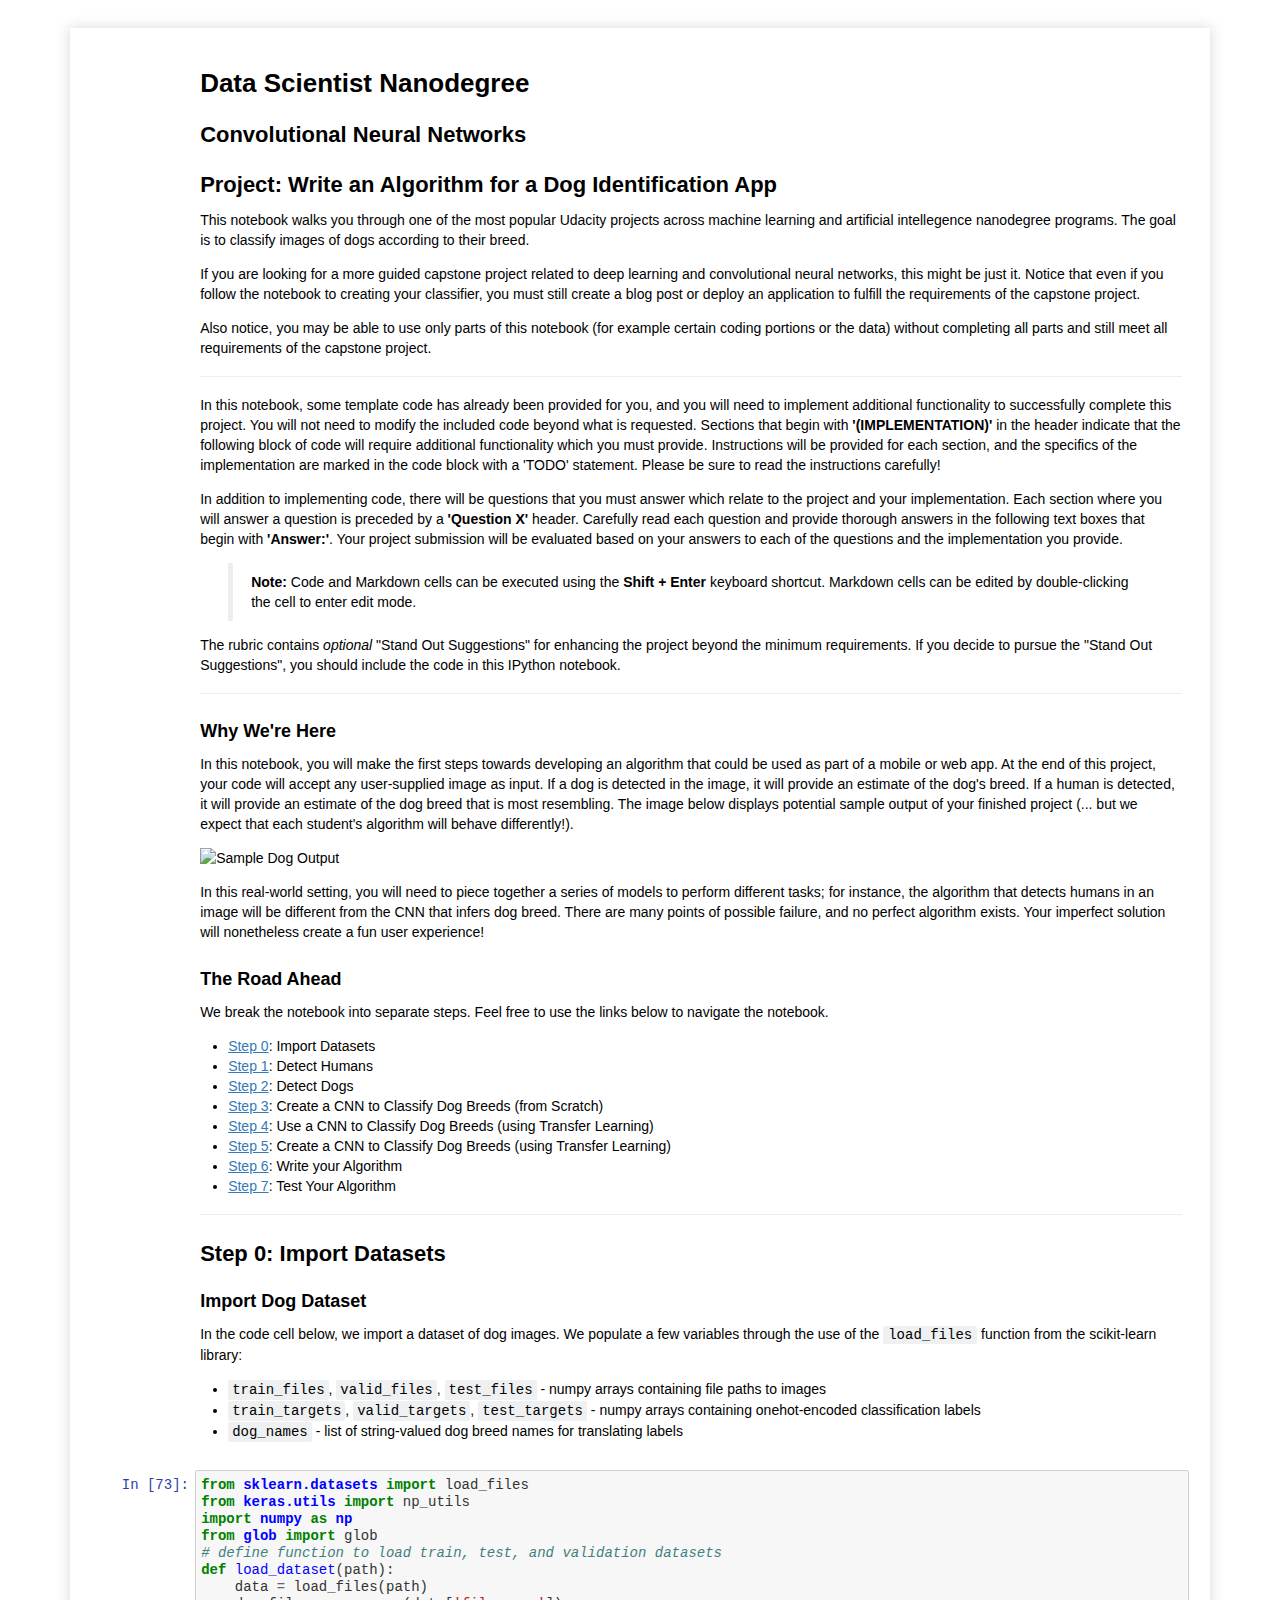
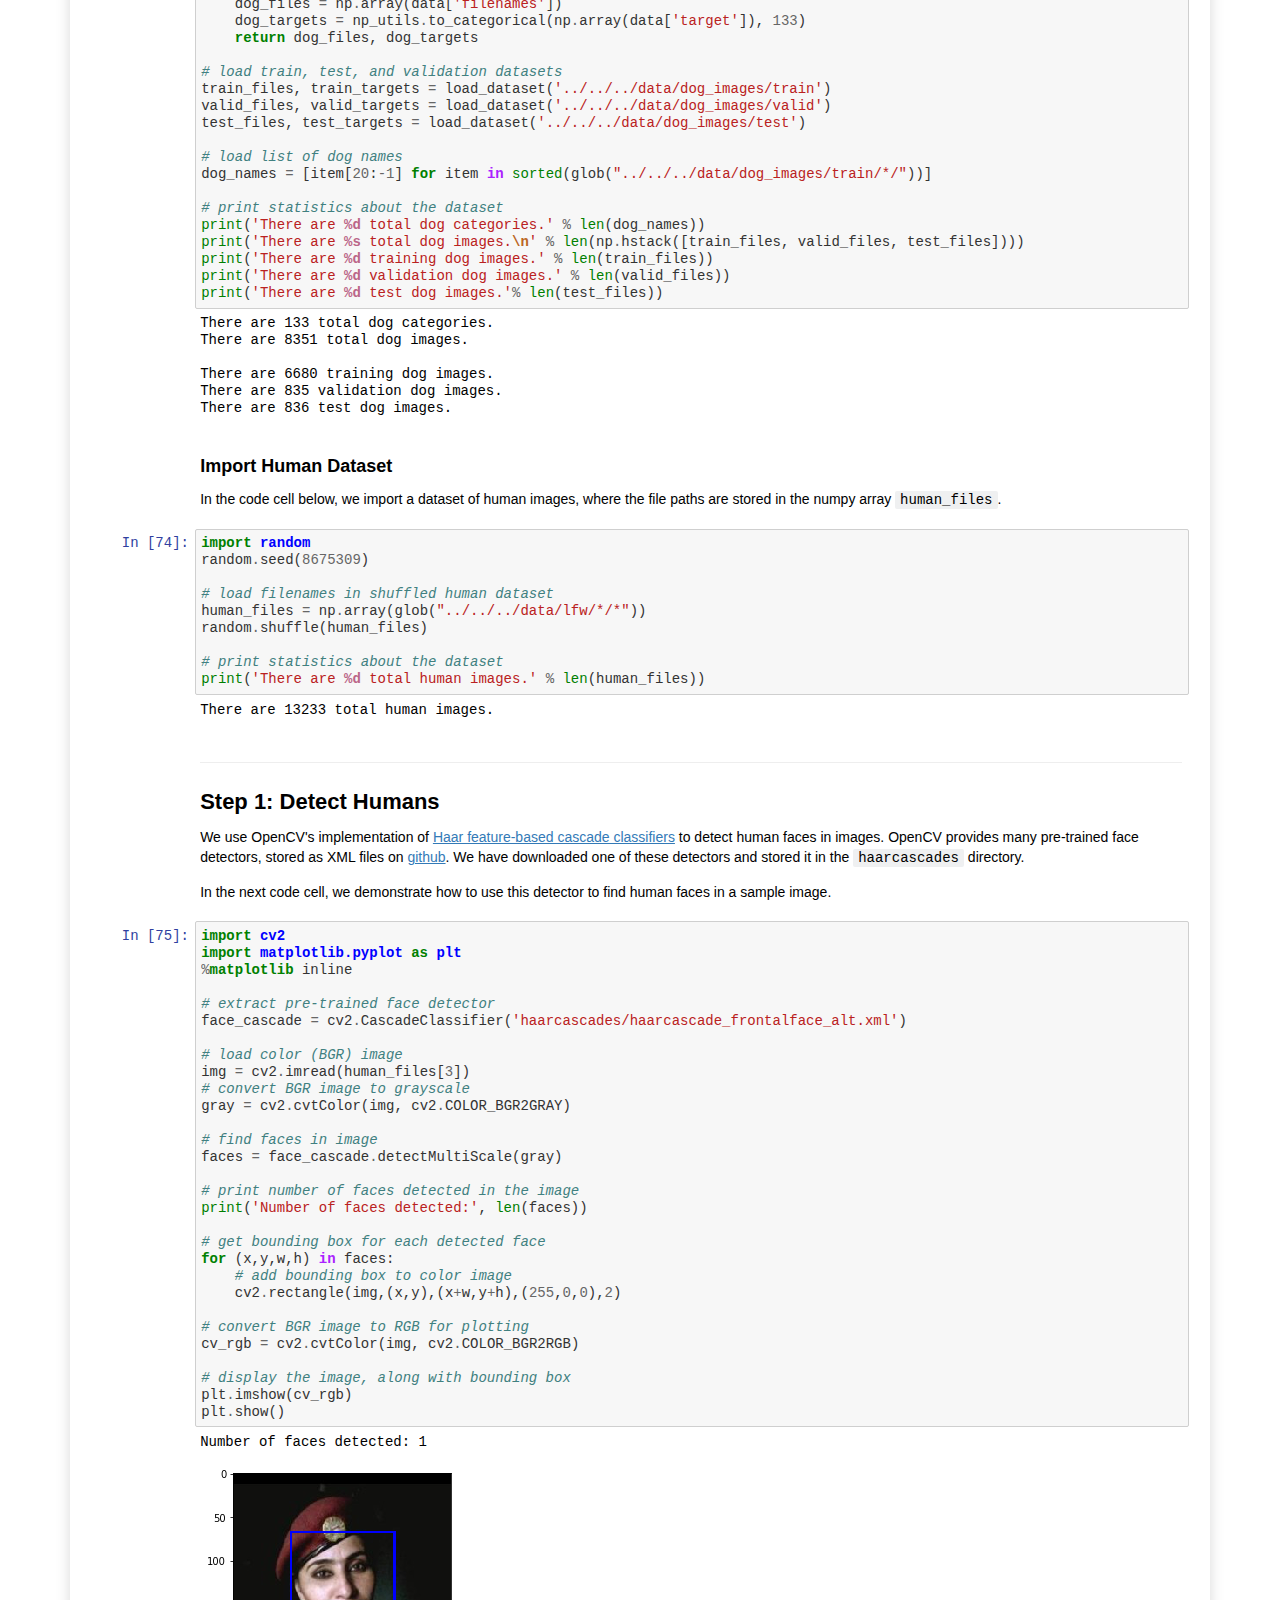
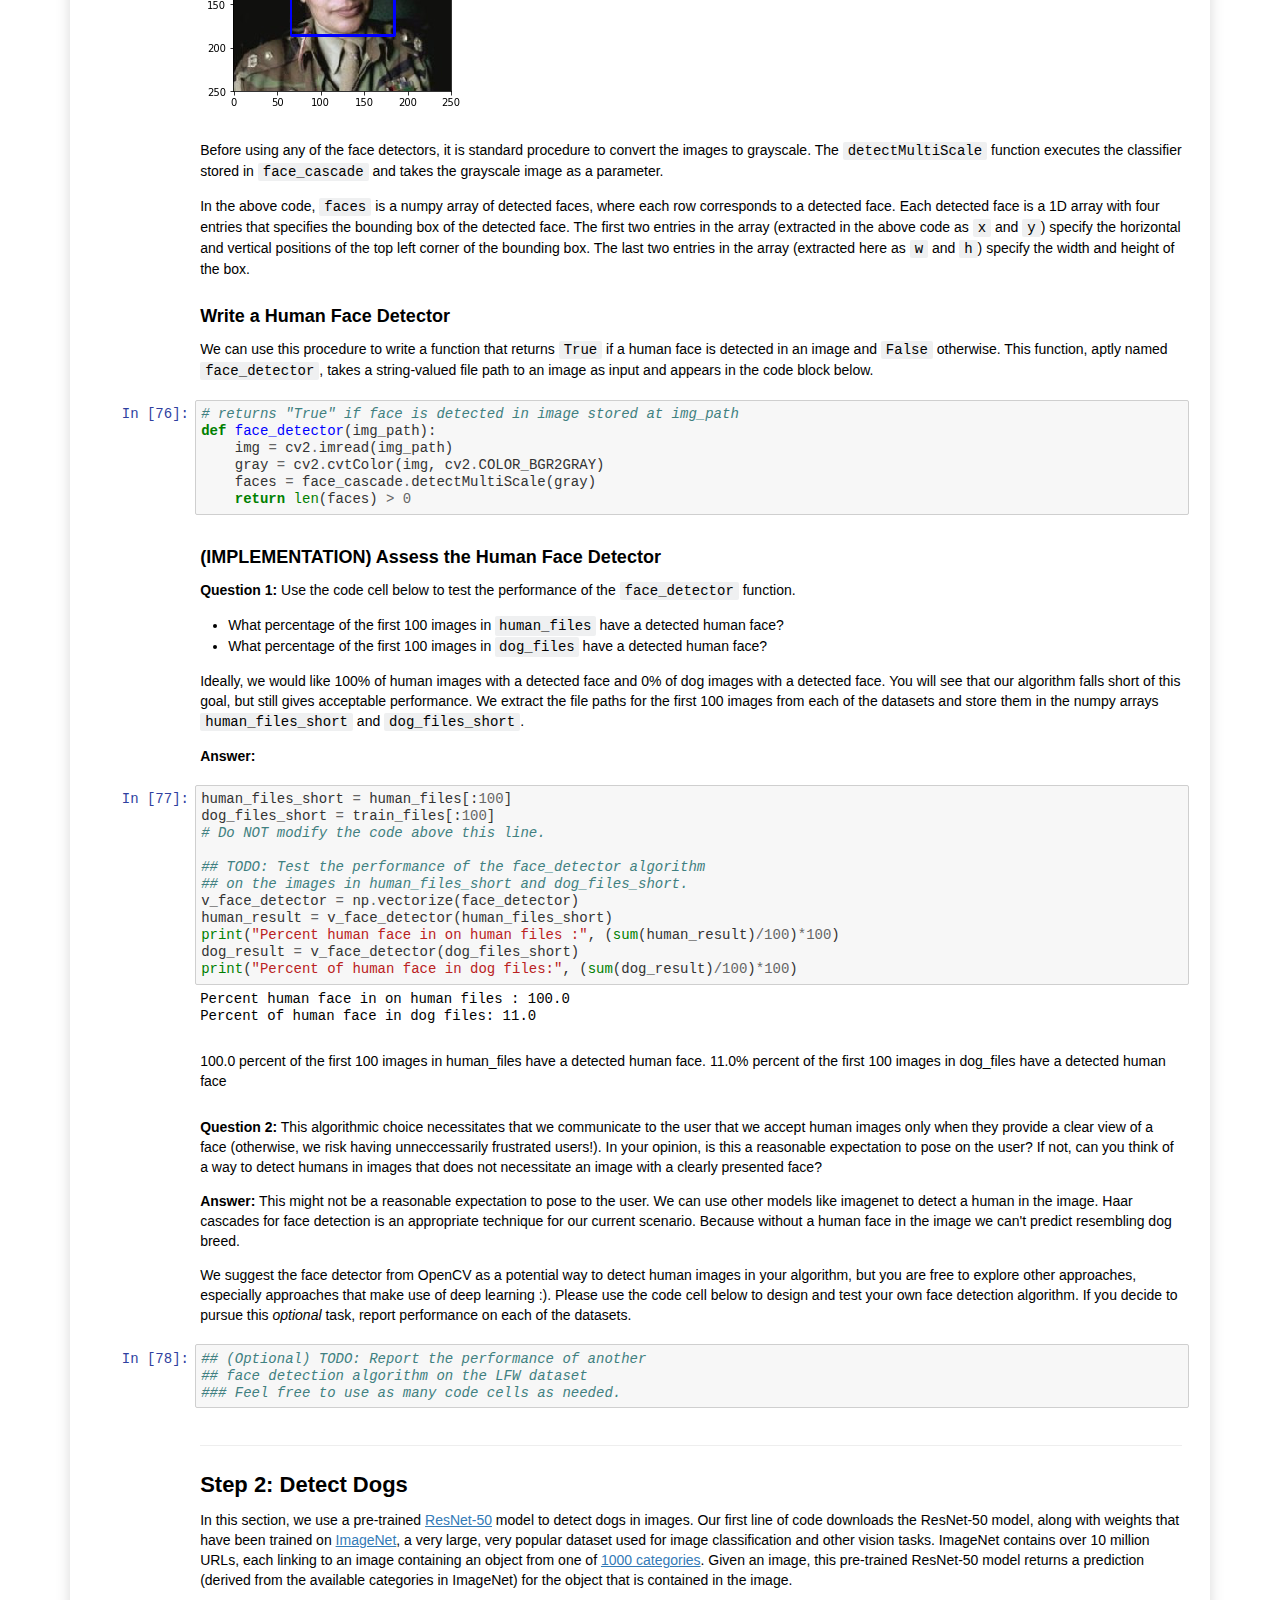
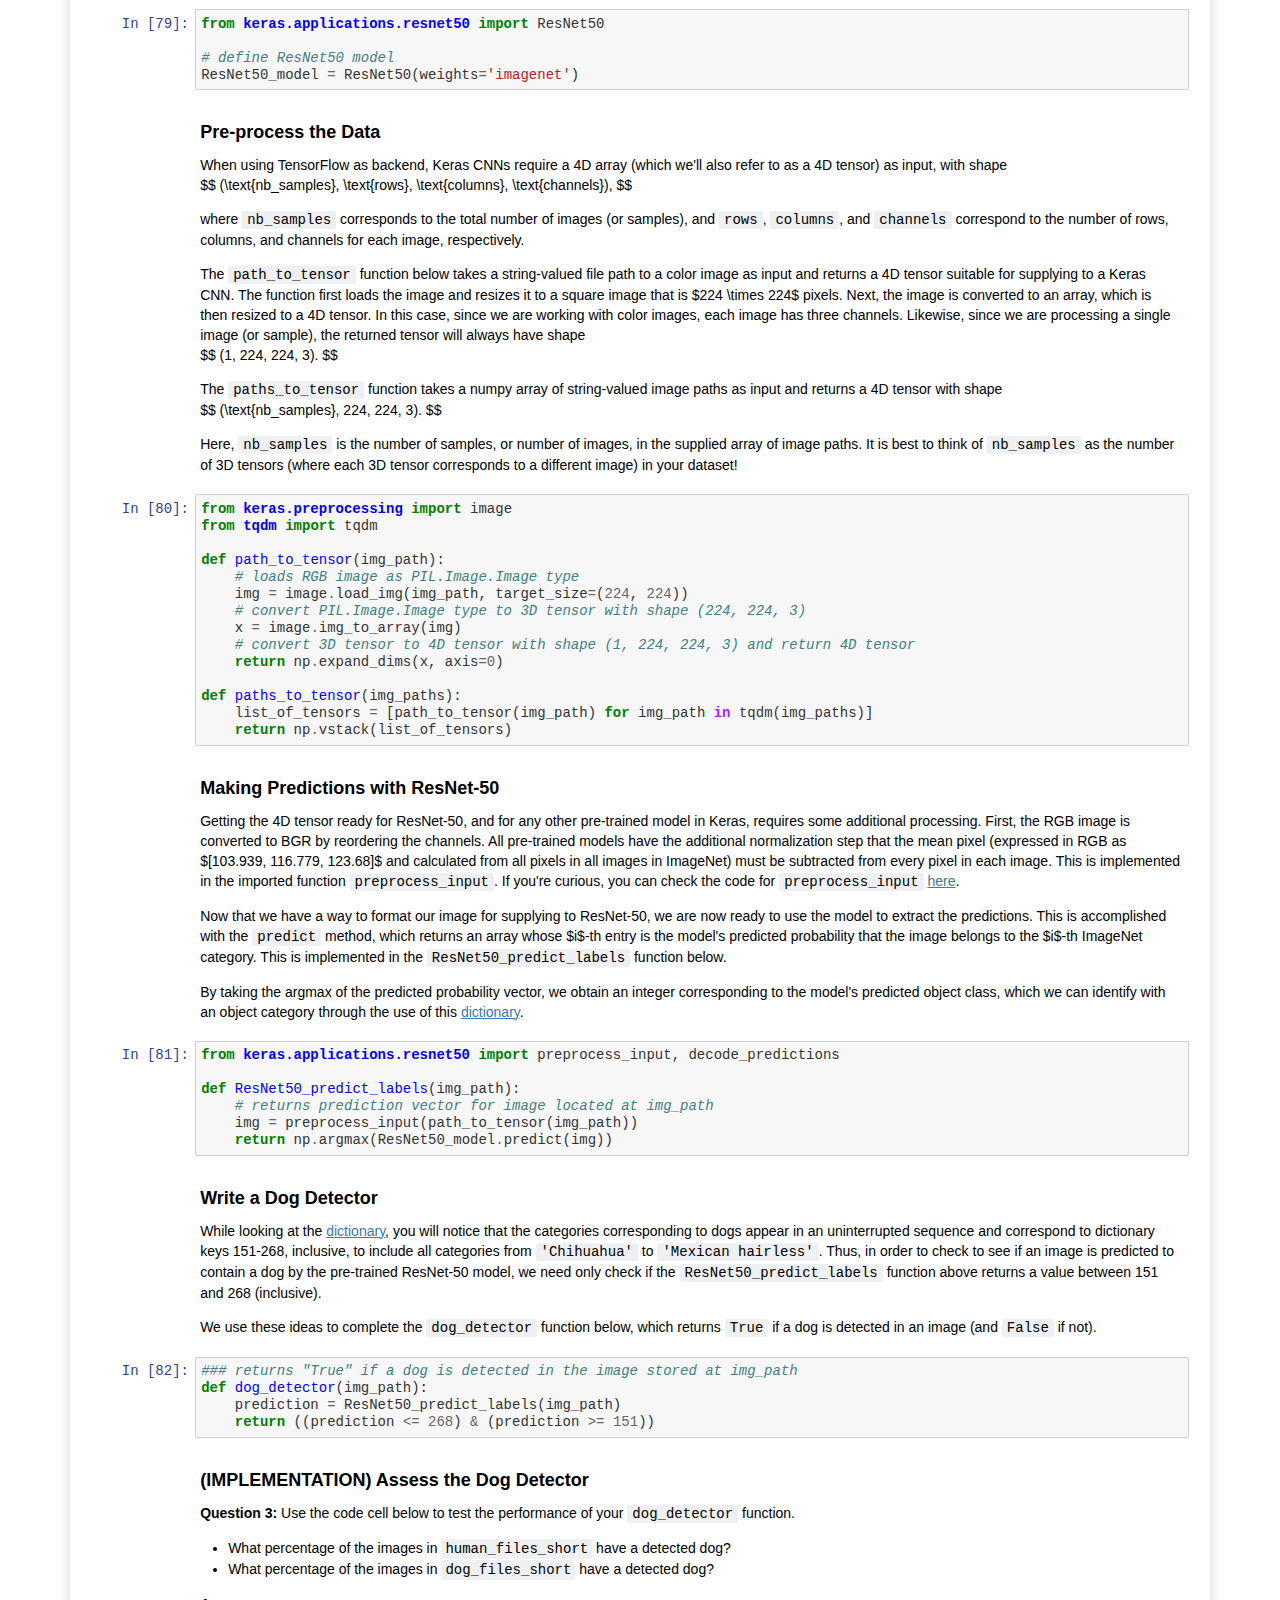
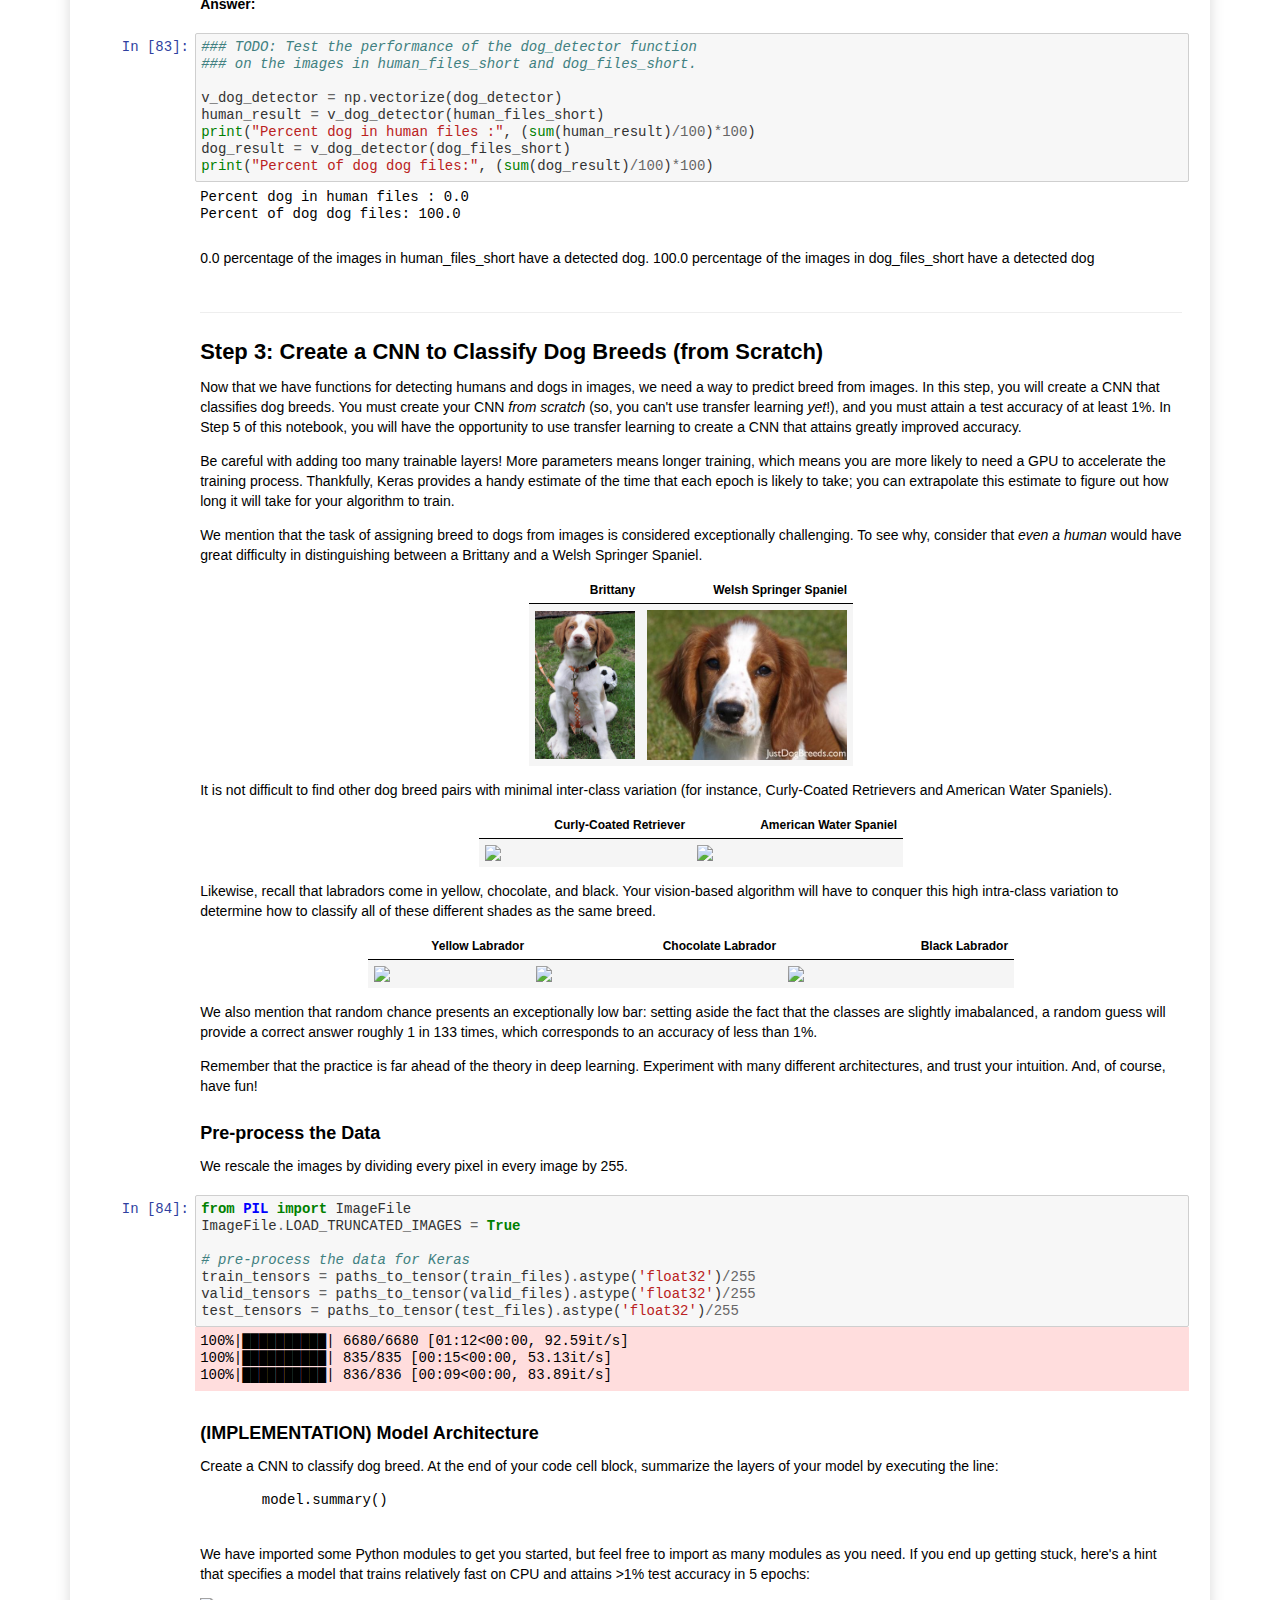
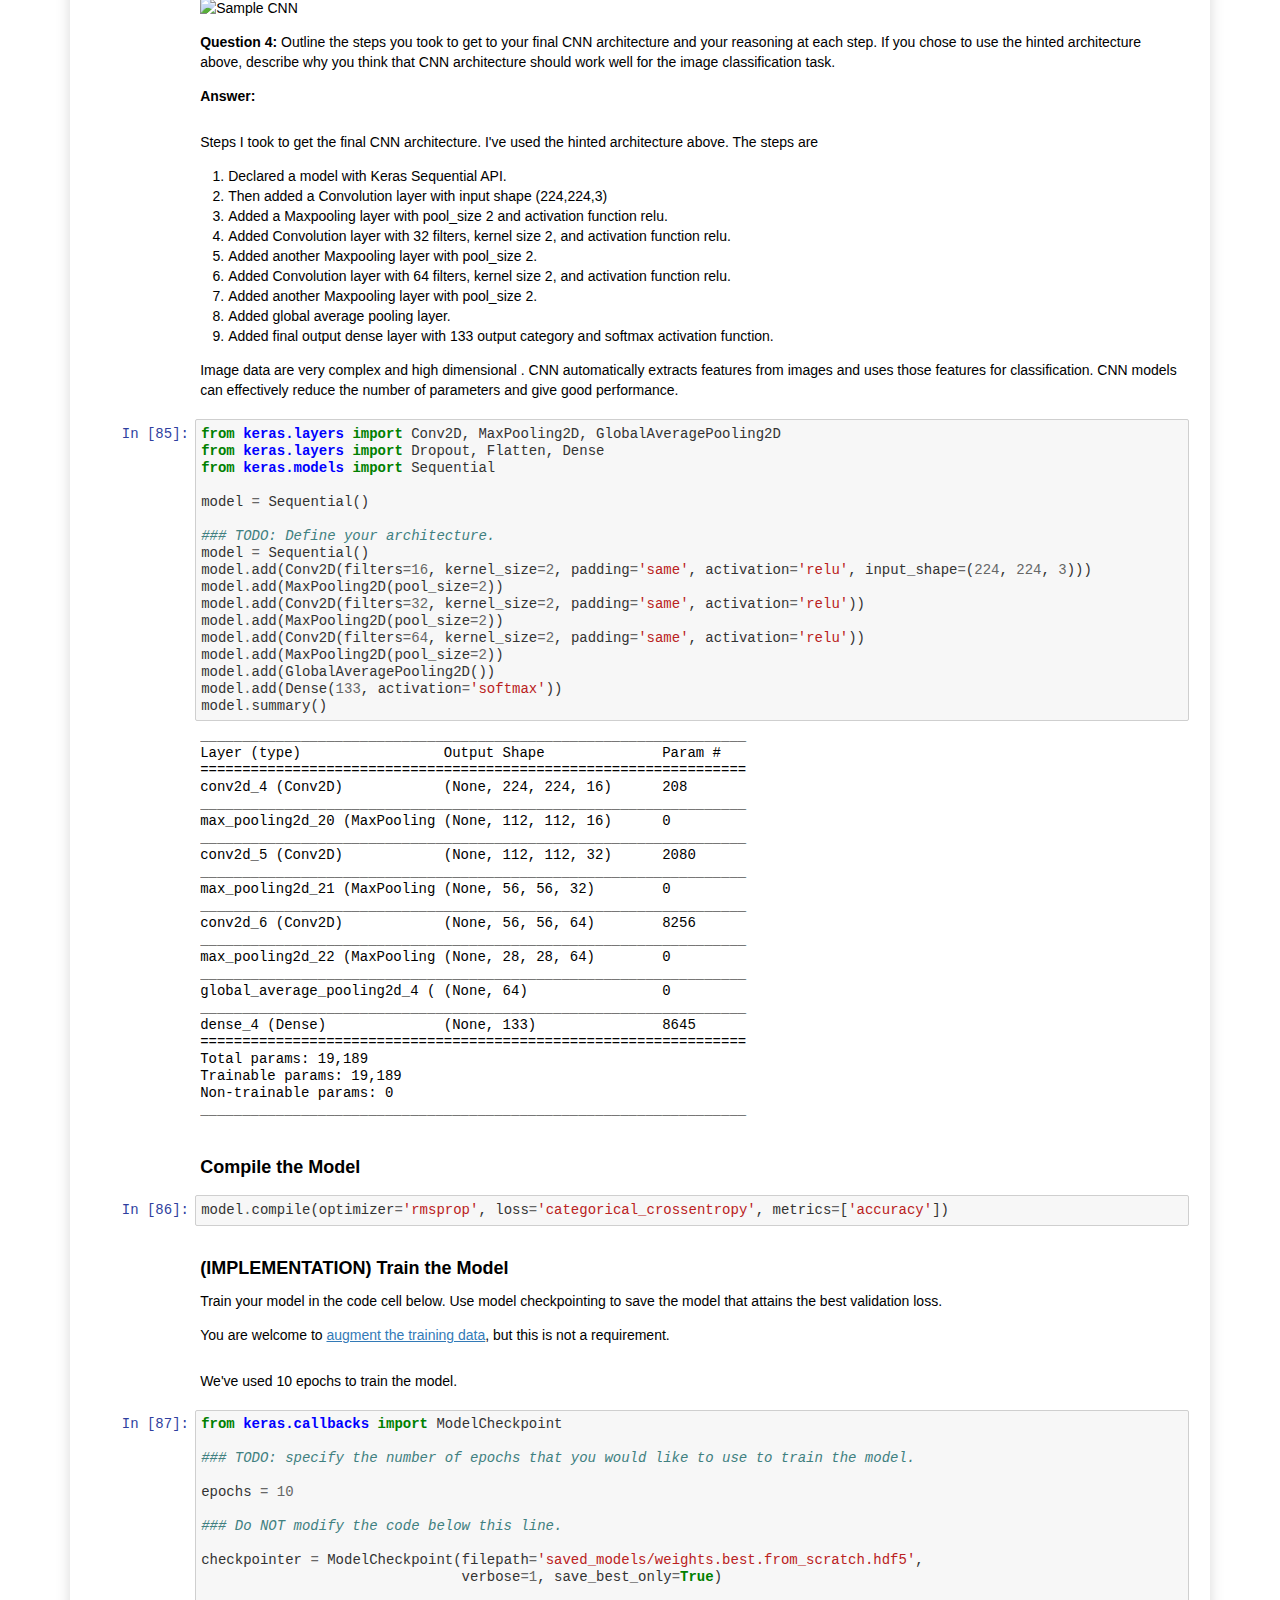
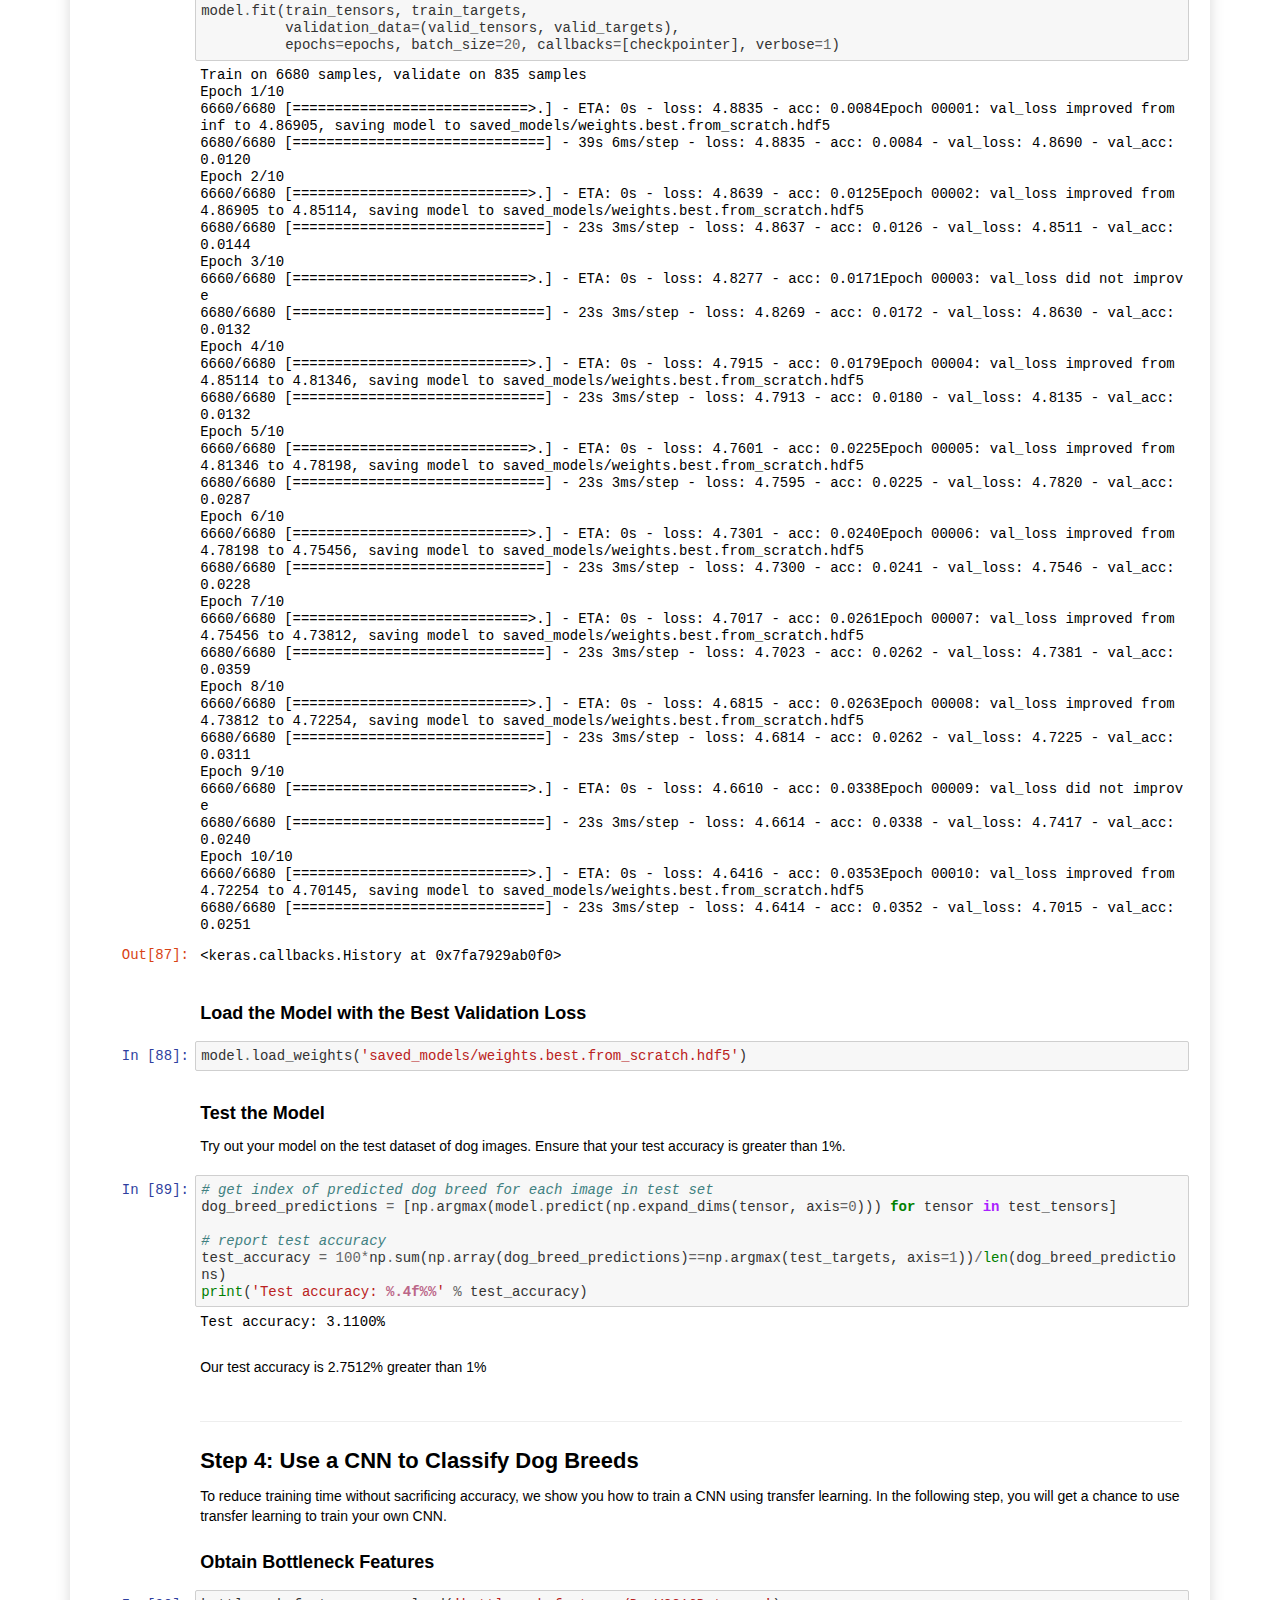
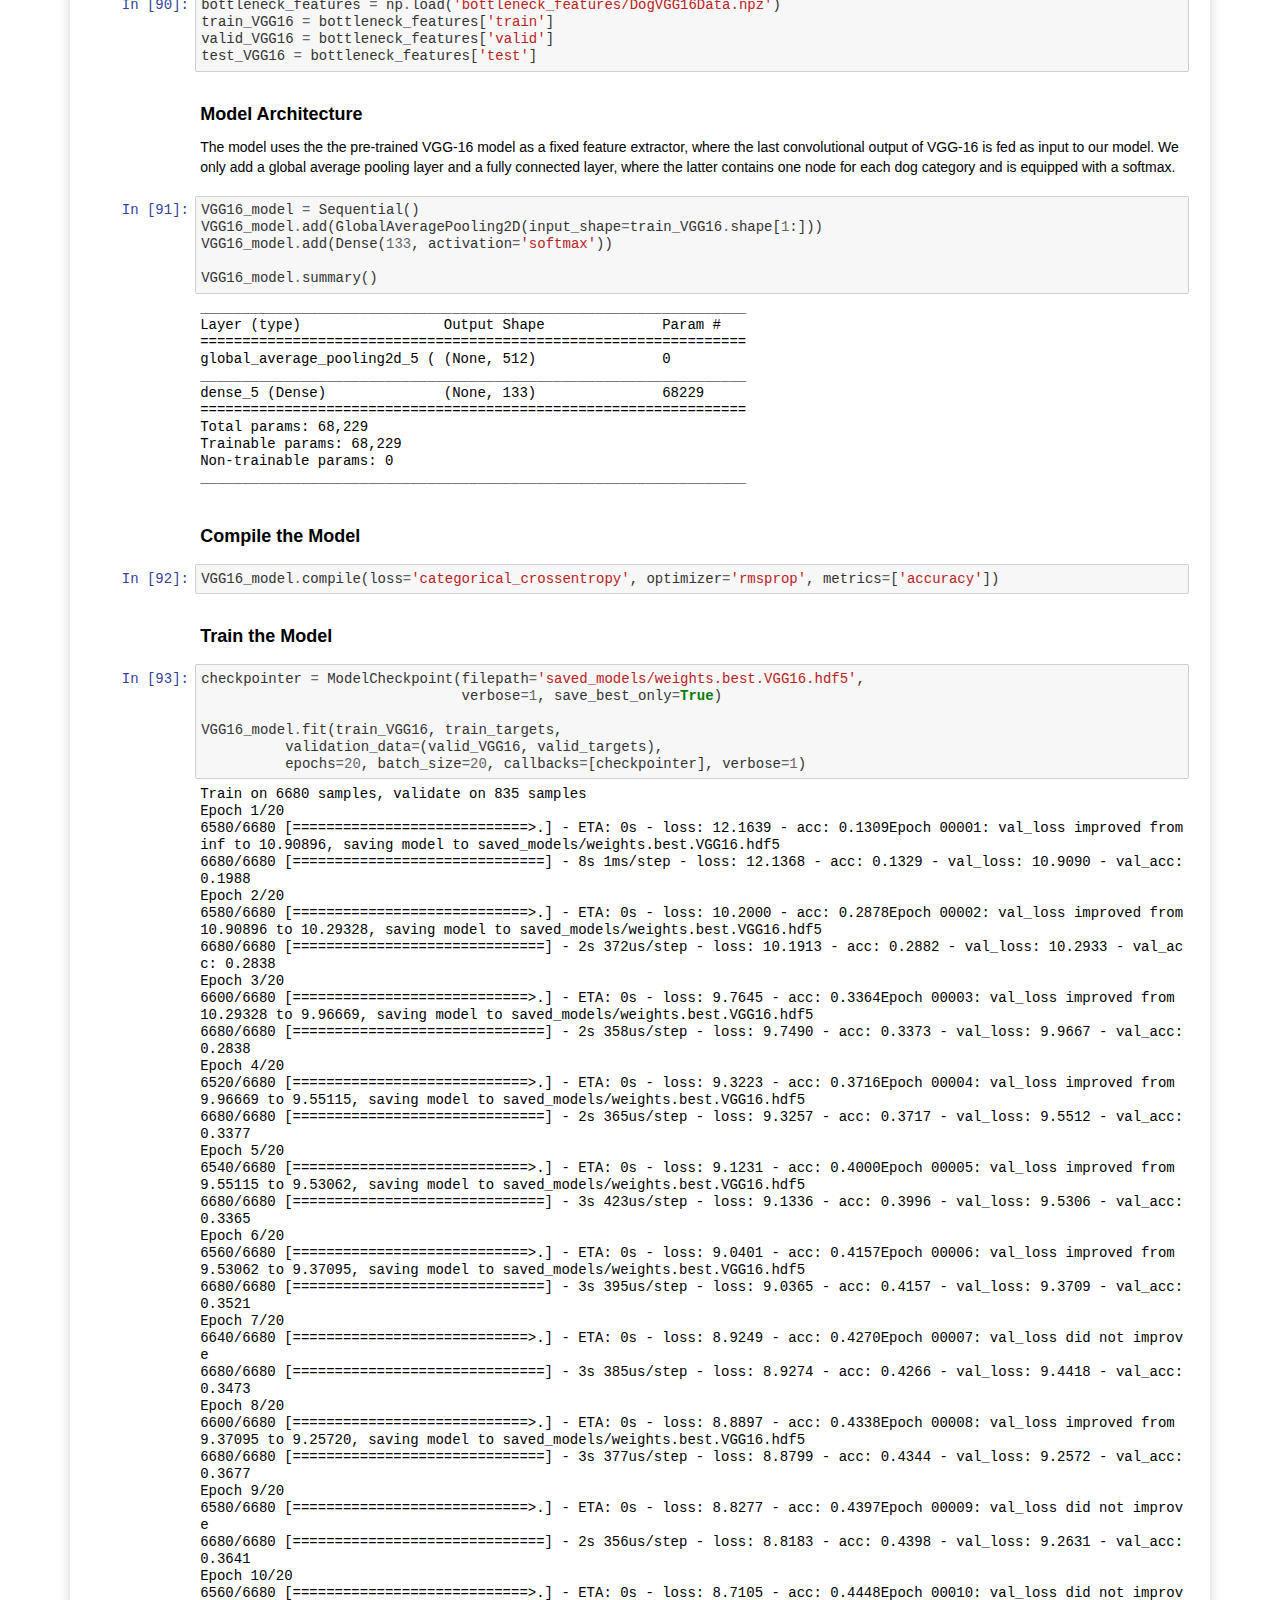
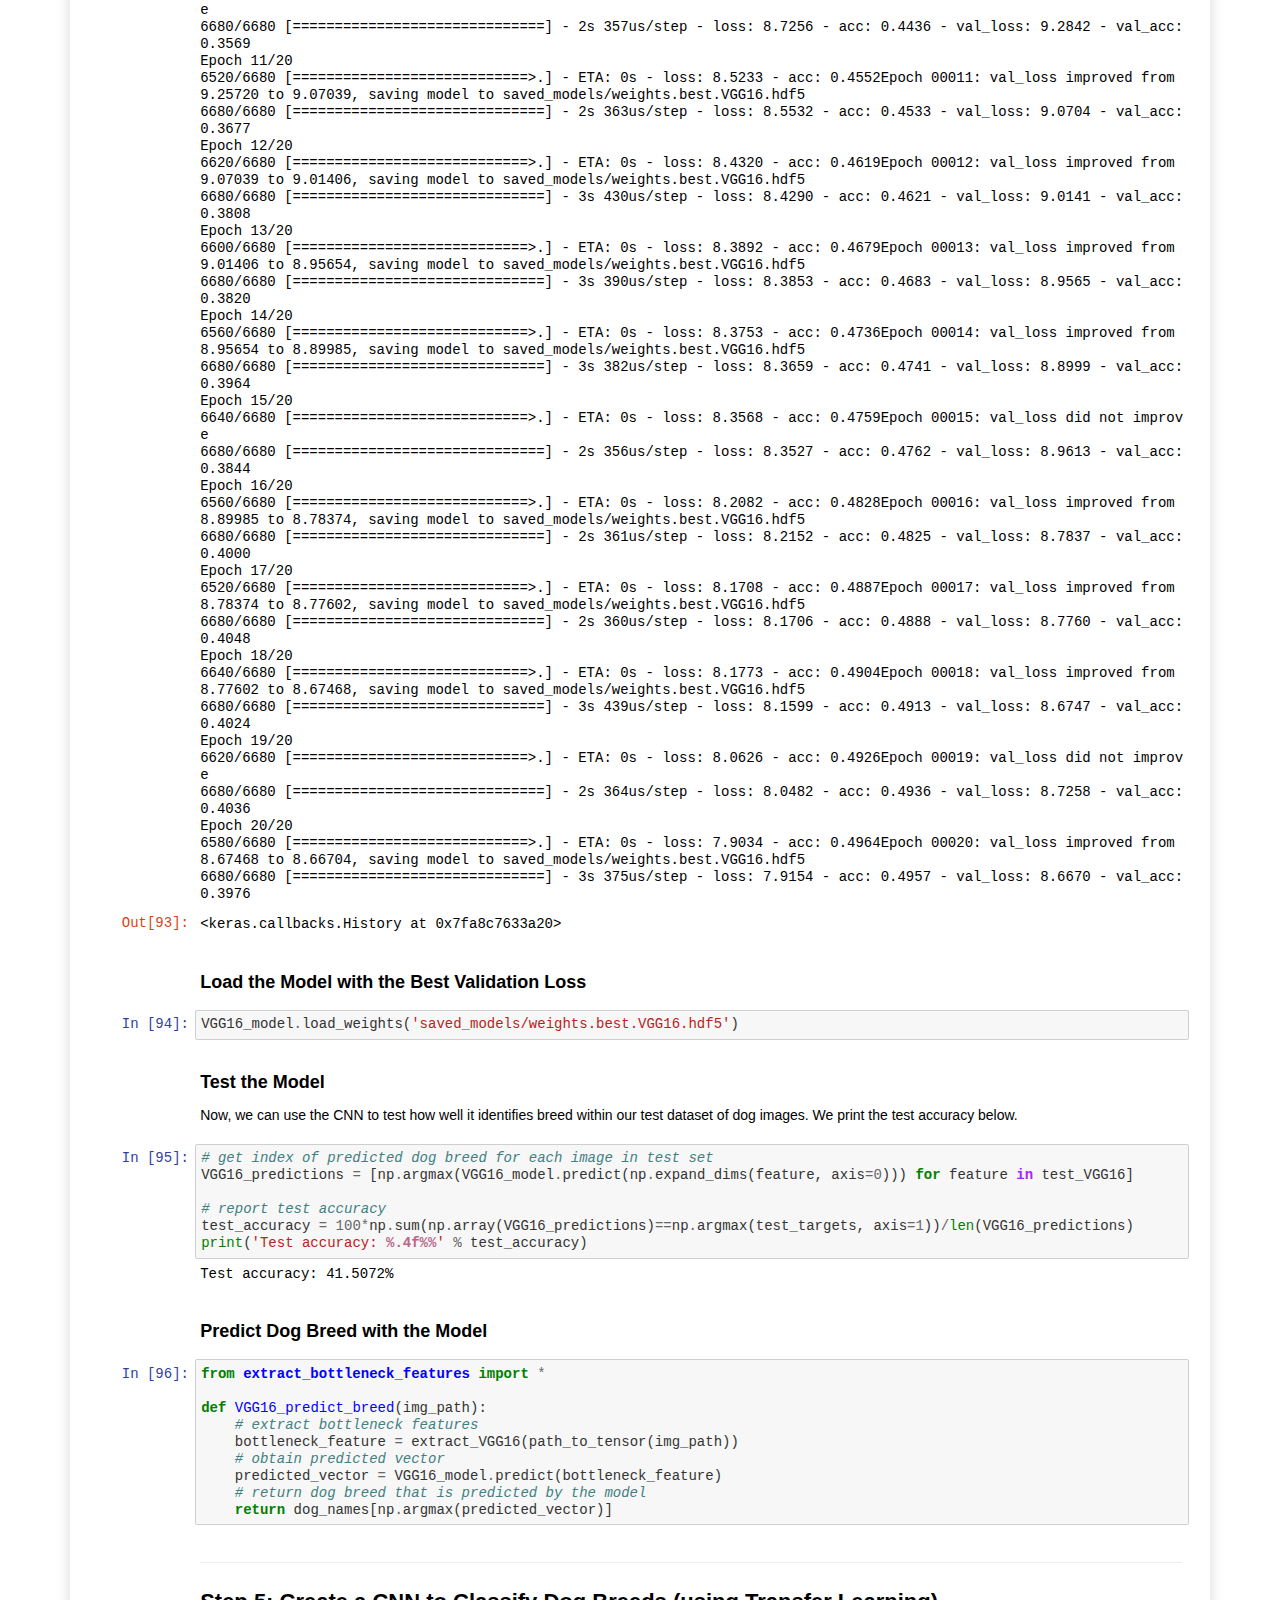
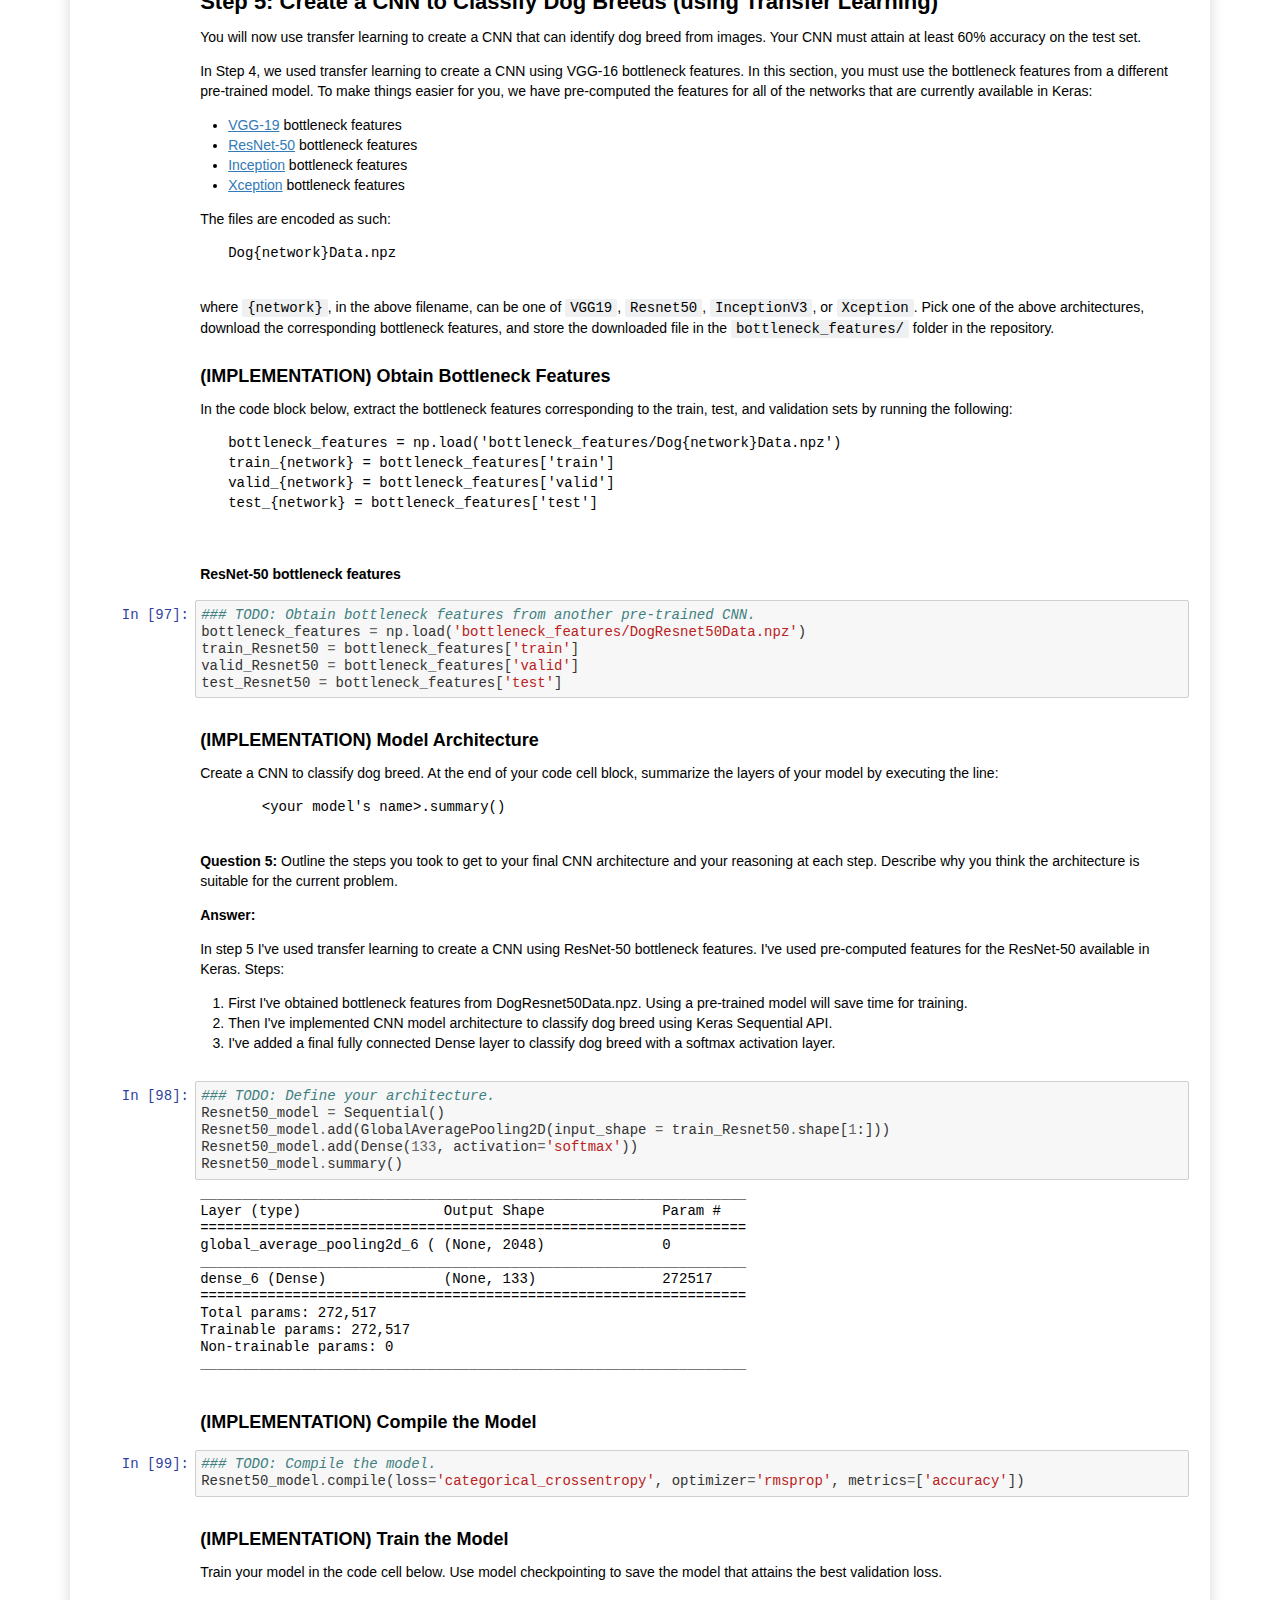
==== report.html @ f4ca36f6 "project done" ====
<!DOCTYPE html>
<html>
<head><meta charset="utf-8" />

<title>dog_app</title>

<script src="https://cdnjs.cloudflare.com/ajax/libs/require.js/2.1.10/require.min.js"></script>
<script src="https://cdnjs.cloudflare.com/ajax/libs/jquery/2.0.3/jquery.min.js"></script>



<style type="text/css">
    /*!
*
* Twitter Bootstrap
*
*/
/*!
 * Bootstrap v3.3.7 (http://getbootstrap.com)
 * Copyright 2011-2016 Twitter, Inc.
 * Licensed under MIT (https://github.com/twbs/bootstrap/blob/master/LICENSE)
 */
/*! normalize.css v3.0.3 | MIT License | github.com/necolas/normalize.css */
html {
  font-family: sans-serif;
  -ms-text-size-adjust: 100%;
  -webkit-text-size-adjust: 100%;
}
body {
  margin: 0;
}
article,
aside,
details,
figcaption,
figure,
footer,
header,
hgroup,
main,
menu,
nav,
section,
summary {
  display: block;
}
audio,
canvas,
progress,
video {
  display: inline-block;
  vertical-align: baseline;
}
audio:not([controls]) {
  display: none;
  height: 0;
}
[hidden],
template {
  display: none;
}
a {
  background-color: transparent;
}
a:active,
a:hover {
  outline: 0;
}
abbr[title] {
  border-bottom: 1px dotted;
}
b,
strong {
  font-weight: bold;
}
dfn {
  font-style: italic;
}
h1 {
  font-size: 2em;
  margin: 0.67em 0;
}
mark {
  background: #ff0;
  color: #000;
}
small {
  font-size: 80%;
}
sub,
sup {
  font-size: 75%;
  line-height: 0;
  position: relative;
  vertical-align: baseline;
}
sup {
  top: -0.5em;
}
sub {
  bottom: -0.25em;
}
img {
  border: 0;
}
svg:not(:root) {
  overflow: hidden;
}
figure {
  margin: 1em 40px;
}
hr {
  box-sizing: content-box;
  height: 0;
}
pre {
  overflow: auto;
}
code,
kbd,
pre,
samp {
  font-family: monospace, monospace;
  font-size: 1em;
}
button,
input,
optgroup,
select,
textarea {
  color: inherit;
  font: inherit;
  margin: 0;
}
button {
  overflow: visible;
}
button,
select {
  text-transform: none;
}
button,
html input[type="button"],
input[type="reset"],
input[type="submit"] {
  -webkit-appearance: button;
  cursor: pointer;
}
button[disabled],
html input[disabled] {
  cursor: default;
}
button::-moz-focus-inner,
input::-moz-focus-inner {
  border: 0;
  padding: 0;
}
input {
  line-height: normal;
}
input[type="checkbox"],
input[type="radio"] {
  box-sizing: border-box;
  padding: 0;
}
input[type="number"]::-webkit-inner-spin-button,
input[type="number"]::-webkit-outer-spin-button {
  height: auto;
}
input[type="search"] {
  -webkit-appearance: textfield;
  box-sizing: content-box;
}
input[type="search"]::-webkit-search-cancel-button,
input[type="search"]::-webkit-search-decoration {
  -webkit-appearance: none;
}
fieldset {
  border: 1px solid #c0c0c0;
  margin: 0 2px;
  padding: 0.35em 0.625em 0.75em;
}
legend {
  border: 0;
  padding: 0;
}
textarea {
  overflow: auto;
}
optgroup {
  font-weight: bold;
}
table {
  border-collapse: collapse;
  border-spacing: 0;
}
td,
th {
  padding: 0;
}
/*! Source: https://github.com/h5bp/html5-boilerplate/blob/master/src/css/main.css */
@media print {
  *,
  *:before,
  *:after {
    background: transparent !important;
    box-shadow: none !important;
    text-shadow: none !important;
  }
  a,
  a:visited {
    text-decoration: underline;
  }
  a[href]:after {
    content: " (" attr(href) ")";
  }
  abbr[title]:after {
    content: " (" attr(title) ")";
  }
  a[href^="#"]:after,
  a[href^="javascript:"]:after {
    content: "";
  }
  pre,
  blockquote {
    border: 1px solid #999;
    page-break-inside: avoid;
  }
  thead {
    display: table-header-group;
  }
  tr,
  img {
    page-break-inside: avoid;
  }
  img {
    max-width: 100% !important;
  }
  p,
  h2,
  h3 {
    orphans: 3;
    widows: 3;
  }
  h2,
  h3 {
    page-break-after: avoid;
  }
  .navbar {
    display: none;
  }
  .btn > .caret,
  .dropup > .btn > .caret {
    border-top-color: #000 !important;
  }
  .label {
    border: 1px solid #000;
  }
  .table {
    border-collapse: collapse !important;
  }
  .table td,
  .table th {
    background-color: #fff !important;
  }
  .table-bordered th,
  .table-bordered td {
    border: 1px solid #ddd !important;
  }
}
@font-face {
  font-family: 'Glyphicons Halflings';
  src: url('../components/bootstrap/fonts/glyphicons-halflings-regular.eot');
  src: url('../components/bootstrap/fonts/glyphicons-halflings-regular.eot?#iefix') format('embedded-opentype'), url('../components/bootstrap/fonts/glyphicons-halflings-regular.woff2') format('woff2'), url('../components/bootstrap/fonts/glyphicons-halflings-regular.woff') format('woff'), url('../components/bootstrap/fonts/glyphicons-halflings-regular.ttf') format('truetype'), url('../components/bootstrap/fonts/glyphicons-halflings-regular.svg#glyphicons_halflingsregular') format('svg');
}
.glyphicon {
  position: relative;
  top: 1px;
  display: inline-block;
  font-family: 'Glyphicons Halflings';
  font-style: normal;
  font-weight: normal;
  line-height: 1;
  -webkit-font-smoothing: antialiased;
  -moz-osx-font-smoothing: grayscale;
}
.glyphicon-asterisk:before {
  content: "\002a";
}
.glyphicon-plus:before {
  content: "\002b";
}
.glyphicon-euro:before,
.glyphicon-eur:before {
  content: "\20ac";
}
.glyphicon-minus:before {
  content: "\2212";
}
.glyphicon-cloud:before {
  content: "\2601";
}
.glyphicon-envelope:before {
  content: "\2709";
}
.glyphicon-pencil:before {
  content: "\270f";
}
.glyphicon-glass:before {
  content: "\e001";
}
.glyphicon-music:before {
  content: "\e002";
}
.glyphicon-search:before {
  content: "\e003";
}
.glyphicon-heart:before {
  content: "\e005";
}
.glyphicon-star:before {
  content: "\e006";
}
.glyphicon-star-empty:before {
  content: "\e007";
}
.glyphicon-user:before {
  content: "\e008";
}
.glyphicon-film:before {
  content: "\e009";
}
.glyphicon-th-large:before {
  content: "\e010";
}
.glyphicon-th:before {
  content: "\e011";
}
.glyphicon-th-list:before {
  content: "\e012";
}
.glyphicon-ok:before {
  content: "\e013";
}
.glyphicon-remove:before {
  content: "\e014";
}
.glyphicon-zoom-in:before {
  content: "\e015";
}
.glyphicon-zoom-out:before {
  content: "\e016";
}
.glyphicon-off:before {
  content: "\e017";
}
.glyphicon-signal:before {
  content: "\e018";
}
.glyphicon-cog:before {
  content: "\e019";
}
.glyphicon-trash:before {
  content: "\e020";
}
.glyphicon-home:before {
  content: "\e021";
}
.glyphicon-file:before {
  content: "\e022";
}
.glyphicon-time:before {
  content: "\e023";
}
.glyphicon-road:before {
  content: "\e024";
}
.glyphicon-download-alt:before {
  content: "\e025";
}
.glyphicon-download:before {
  content: "\e026";
}
.glyphicon-upload:before {
  content: "\e027";
}
.glyphicon-inbox:before {
  content: "\e028";
}
.glyphicon-play-circle:before {
  content: "\e029";
}
.glyphicon-repeat:before {
  content: "\e030";
}
.glyphicon-refresh:before {
  content: "\e031";
}
.glyphicon-list-alt:before {
  content: "\e032";
}
.glyphicon-lock:before {
  content: "\e033";
}
.glyphicon-flag:before {
  content: "\e034";
}
.glyphicon-headphones:before {
  content: "\e035";
}
.glyphicon-volume-off:before {
  content: "\e036";
}
.glyphicon-volume-down:before {
  content: "\e037";
}
.glyphicon-volume-up:before {
  content: "\e038";
}
.glyphicon-qrcode:before {
  content: "\e039";
}
.glyphicon-barcode:before {
  content: "\e040";
}
.glyphicon-tag:before {
  content: "\e041";
}
.glyphicon-tags:before {
  content: "\e042";
}
.glyphicon-book:before {
  content: "\e043";
}
.glyphicon-bookmark:before {
  content: "\e044";
}
.glyphicon-print:before {
  content: "\e045";
}
.glyphicon-camera:before {
  content: "\e046";
}
.glyphicon-font:before {
  content: "\e047";
}
.glyphicon-bold:before {
  content: "\e048";
}
.glyphicon-italic:before {
  content: "\e049";
}
.glyphicon-text-height:before {
  content: "\e050";
}
.glyphicon-text-width:before {
  content: "\e051";
}
.glyphicon-align-left:before {
  content: "\e052";
}
.glyphicon-align-center:before {
  content: "\e053";
}
.glyphicon-align-right:before {
  content: "\e054";
}
.glyphicon-align-justify:before {
  content: "\e055";
}
.glyphicon-list:before {
  content: "\e056";
}
.glyphicon-indent-left:before {
  content: "\e057";
}
.glyphicon-indent-right:before {
  content: "\e058";
}
.glyphicon-facetime-video:before {
  content: "\e059";
}
.glyphicon-picture:before {
  content: "\e060";
}
.glyphicon-map-marker:before {
  content: "\e062";
}
.glyphicon-adjust:before {
  content: "\e063";
}
.glyphicon-tint:before {
  content: "\e064";
}
.glyphicon-edit:before {
  content: "\e065";
}
.glyphicon-share:before {
  content: "\e066";
}
.glyphicon-check:before {
  content: "\e067";
}
.glyphicon-move:before {
  content: "\e068";
}
.glyphicon-step-backward:before {
  content: "\e069";
}
.glyphicon-fast-backward:before {
  content: "\e070";
}
.glyphicon-backward:before {
  content: "\e071";
}
.glyphicon-play:before {
  content: "\e072";
}
.glyphicon-pause:before {
  content: "\e073";
}
.glyphicon-stop:before {
  content: "\e074";
}
.glyphicon-forward:before {
  content: "\e075";
}
.glyphicon-fast-forward:before {
  content: "\e076";
}
.glyphicon-step-forward:before {
  content: "\e077";
}
.glyphicon-eject:before {
  content: "\e078";
}
.glyphicon-chevron-left:before {
  content: "\e079";
}
.glyphicon-chevron-right:before {
  content: "\e080";
}
.glyphicon-plus-sign:before {
  content: "\e081";
}
.glyphicon-minus-sign:before {
  content: "\e082";
}
.glyphicon-remove-sign:before {
  content: "\e083";
}
.glyphicon-ok-sign:before {
  content: "\e084";
}
.glyphicon-question-sign:before {
  content: "\e085";
}
.glyphicon-info-sign:before {
  content: "\e086";
}
.glyphicon-screenshot:before {
  content: "\e087";
}
.glyphicon-remove-circle:before {
  content: "\e088";
}
.glyphicon-ok-circle:before {
  content: "\e089";
}
.glyphicon-ban-circle:before {
  content: "\e090";
}
.glyphicon-arrow-left:before {
  content: "\e091";
}
.glyphicon-arrow-right:before {
  content: "\e092";
}
.glyphicon-arrow-up:before {
  content: "\e093";
}
.glyphicon-arrow-down:before {
  content: "\e094";
}
.glyphicon-share-alt:before {
  content: "\e095";
}
.glyphicon-resize-full:before {
  content: "\e096";
}
.glyphicon-resize-small:before {
  content: "\e097";
}
.glyphicon-exclamation-sign:before {
  content: "\e101";
}
.glyphicon-gift:before {
  content: "\e102";
}
.glyphicon-leaf:before {
  content: "\e103";
}
.glyphicon-fire:before {
  content: "\e104";
}
.glyphicon-eye-open:before {
  content: "\e105";
}
.glyphicon-eye-close:before {
  content: "\e106";
}
.glyphicon-warning-sign:before {
  content: "\e107";
}
.glyphicon-plane:before {
  content: "\e108";
}
.glyphicon-calendar:before {
  content: "\e109";
}
.glyphicon-random:before {
  content: "\e110";
}
.glyphicon-comment:before {
  content: "\e111";
}
.glyphicon-magnet:before {
  content: "\e112";
}
.glyphicon-chevron-up:before {
  content: "\e113";
}
.glyphicon-chevron-down:before {
  content: "\e114";
}
.glyphicon-retweet:before {
  content: "\e115";
}
.glyphicon-shopping-cart:before {
  content: "\e116";
}
.glyphicon-folder-close:before {
  content: "\e117";
}
.glyphicon-folder-open:before {
  content: "\e118";
}
.glyphicon-resize-vertical:before {
  content: "\e119";
}
.glyphicon-resize-horizontal:before {
  content: "\e120";
}
.glyphicon-hdd:before {
  content: "\e121";
}
.glyphicon-bullhorn:before {
  content: "\e122";
}
.glyphicon-bell:before {
  content: "\e123";
}
.glyphicon-certificate:before {
  content: "\e124";
}
.glyphicon-thumbs-up:before {
  content: "\e125";
}
.glyphicon-thumbs-down:before {
  content: "\e126";
}
.glyphicon-hand-right:before {
  content: "\e127";
}
.glyphicon-hand-left:before {
  content: "\e128";
}
.glyphicon-hand-up:before {
  content: "\e129";
}
.glyphicon-hand-down:before {
  content: "\e130";
}
.glyphicon-circle-arrow-right:before {
  content: "\e131";
}
.glyphicon-circle-arrow-left:before {
  content: "\e132";
}
.glyphicon-circle-arrow-up:before {
  content: "\e133";
}
.glyphicon-circle-arrow-down:before {
  content: "\e134";
}
.glyphicon-globe:before {
  content: "\e135";
}
.glyphicon-wrench:before {
  content: "\e136";
}
.glyphicon-tasks:before {
  content: "\e137";
}
.glyphicon-filter:before {
  content: "\e138";
}
.glyphicon-briefcase:before {
  content: "\e139";
}
.glyphicon-fullscreen:before {
  content: "\e140";
}
.glyphicon-dashboard:before {
  content: "\e141";
}
.glyphicon-paperclip:before {
  content: "\e142";
}
.glyphicon-heart-empty:before {
  content: "\e143";
}
.glyphicon-link:before {
  content: "\e144";
}
.glyphicon-phone:before {
  content: "\e145";
}
.glyphicon-pushpin:before {
  content: "\e146";
}
.glyphicon-usd:before {
  content: "\e148";
}
.glyphicon-gbp:before {
  content: "\e149";
}
.glyphicon-sort:before {
  content: "\e150";
}
.glyphicon-sort-by-alphabet:before {
  content: "\e151";
}
.glyphicon-sort-by-alphabet-alt:before {
  content: "\e152";
}
.glyphicon-sort-by-order:before {
  content: "\e153";
}
.glyphicon-sort-by-order-alt:before {
  content: "\e154";
}
.glyphicon-sort-by-attributes:before {
  content: "\e155";
}
.glyphicon-sort-by-attributes-alt:before {
  content: "\e156";
}
.glyphicon-unchecked:before {
  content: "\e157";
}
.glyphicon-expand:before {
  content: "\e158";
}
.glyphicon-collapse-down:before {
  content: "\e159";
}
.glyphicon-collapse-up:before {
  content: "\e160";
}
.glyphicon-log-in:before {
  content: "\e161";
}
.glyphicon-flash:before {
  content: "\e162";
}
.glyphicon-log-out:before {
  content: "\e163";
}
.glyphicon-new-window:before {
  content: "\e164";
}
.glyphicon-record:before {
  content: "\e165";
}
.glyphicon-save:before {
  content: "\e166";
}
.glyphicon-open:before {
  content: "\e167";
}
.glyphicon-saved:before {
  content: "\e168";
}
.glyphicon-import:before {
  content: "\e169";
}
.glyphicon-export:before {
  content: "\e170";
}
.glyphicon-send:before {
  content: "\e171";
}
.glyphicon-floppy-disk:before {
  content: "\e172";
}
.glyphicon-floppy-saved:before {
  content: "\e173";
}
.glyphicon-floppy-remove:before {
  content: "\e174";
}
.glyphicon-floppy-save:before {
  content: "\e175";
}
.glyphicon-floppy-open:before {
  content: "\e176";
}
.glyphicon-credit-card:before {
  content: "\e177";
}
.glyphicon-transfer:before {
  content: "\e178";
}
.glyphicon-cutlery:before {
  content: "\e179";
}
.glyphicon-header:before {
  content: "\e180";
}
.glyphicon-compressed:before {
  content: "\e181";
}
.glyphicon-earphone:before {
  content: "\e182";
}
.glyphicon-phone-alt:before {
  content: "\e183";
}
.glyphicon-tower:before {
  content: "\e184";
}
.glyphicon-stats:before {
  content: "\e185";
}
.glyphicon-sd-video:before {
  content: "\e186";
}
.glyphicon-hd-video:before {
  content: "\e187";
}
.glyphicon-subtitles:before {
  content: "\e188";
}
.glyphicon-sound-stereo:before {
  content: "\e189";
}
.glyphicon-sound-dolby:before {
  content: "\e190";
}
.glyphicon-sound-5-1:before {
  content: "\e191";
}
.glyphicon-sound-6-1:before {
  content: "\e192";
}
.glyphicon-sound-7-1:before {
  content: "\e193";
}
.glyphicon-copyright-mark:before {
  content: "\e194";
}
.glyphicon-registration-mark:before {
  content: "\e195";
}
.glyphicon-cloud-download:before {
  content: "\e197";
}
.glyphicon-cloud-upload:before {
  content: "\e198";
}
.glyphicon-tree-conifer:before {
  content: "\e199";
}
.glyphicon-tree-deciduous:before {
  content: "\e200";
}
.glyphicon-cd:before {
  content: "\e201";
}
.glyphicon-save-file:before {
  content: "\e202";
}
.glyphicon-open-file:before {
  content: "\e203";
}
.glyphicon-level-up:before {
  content: "\e204";
}
.glyphicon-copy:before {
  content: "\e205";
}
.glyphicon-paste:before {
  content: "\e206";
}
.glyphicon-alert:before {
  content: "\e209";
}
.glyphicon-equalizer:before {
  content: "\e210";
}
.glyphicon-king:before {
  content: "\e211";
}
.glyphicon-queen:before {
  content: "\e212";
}
.glyphicon-pawn:before {
  content: "\e213";
}
.glyphicon-bishop:before {
  content: "\e214";
}
.glyphicon-knight:before {
  content: "\e215";
}
.glyphicon-baby-formula:before {
  content: "\e216";
}
.glyphicon-tent:before {
  content: "\26fa";
}
.glyphicon-blackboard:before {
  content: "\e218";
}
.glyphicon-bed:before {
  content: "\e219";
}
.glyphicon-apple:before {
  content: "\f8ff";
}
.glyphicon-erase:before {
  content: "\e221";
}
.glyphicon-hourglass:before {
  content: "\231b";
}
.glyphicon-lamp:before {
  content: "\e223";
}
.glyphicon-duplicate:before {
  content: "\e224";
}
.glyphicon-piggy-bank:before {
  content: "\e225";
}
.glyphicon-scissors:before {
  content: "\e226";
}
.glyphicon-bitcoin:before {
  content: "\e227";
}
.glyphicon-btc:before {
  content: "\e227";
}
.glyphicon-xbt:before {
  content: "\e227";
}
.glyphicon-yen:before {
  content: "\00a5";
}
.glyphicon-jpy:before {
  content: "\00a5";
}
.glyphicon-ruble:before {
  content: "\20bd";
}
.glyphicon-rub:before {
  content: "\20bd";
}
.glyphicon-scale:before {
  content: "\e230";
}
.glyphicon-ice-lolly:before {
  content: "\e231";
}
.glyphicon-ice-lolly-tasted:before {
  content: "\e232";
}
.glyphicon-education:before {
  content: "\e233";
}
.glyphicon-option-horizontal:before {
  content: "\e234";
}
.glyphicon-option-vertical:before {
  content: "\e235";
}
.glyphicon-menu-hamburger:before {
  content: "\e236";
}
.glyphicon-modal-window:before {
  content: "\e237";
}
.glyphicon-oil:before {
  content: "\e238";
}
.glyphicon-grain:before {
  content: "\e239";
}
.glyphicon-sunglasses:before {
  content: "\e240";
}
.glyphicon-text-size:before {
  content: "\e241";
}
.glyphicon-text-color:before {
  content: "\e242";
}
.glyphicon-text-background:before {
  content: "\e243";
}
.glyphicon-object-align-top:before {
  content: "\e244";
}
.glyphicon-object-align-bottom:before {
  content: "\e245";
}
.glyphicon-object-align-horizontal:before {
  content: "\e246";
}
.glyphicon-object-align-left:before {
  content: "\e247";
}
.glyphicon-object-align-vertical:before {
  content: "\e248";
}
.glyphicon-object-align-right:before {
  content: "\e249";
}
.glyphicon-triangle-right:before {
  content: "\e250";
}
.glyphicon-triangle-left:before {
  content: "\e251";
}
.glyphicon-triangle-bottom:before {
  content: "\e252";
}
.glyphicon-triangle-top:before {
  content: "\e253";
}
.glyphicon-console:before {
  content: "\e254";
}
.glyphicon-superscript:before {
  content: "\e255";
}
.glyphicon-subscript:before {
  content: "\e256";
}
.glyphicon-menu-left:before {
  content: "\e257";
}
.glyphicon-menu-right:before {
  content: "\e258";
}
.glyphicon-menu-down:before {
  content: "\e259";
}
.glyphicon-menu-up:before {
  content: "\e260";
}
* {
  -webkit-box-sizing: border-box;
  -moz-box-sizing: border-box;
  box-sizing: border-box;
}
*:before,
*:after {
  -webkit-box-sizing: border-box;
  -moz-box-sizing: border-box;
  box-sizing: border-box;
}
html {
  font-size: 10px;
  -webkit-tap-highlight-color: rgba(0, 0, 0, 0);
}
body {
  font-family: "Helvetica Neue", Helvetica, Arial, sans-serif;
  font-size: 13px;
  line-height: 1.42857143;
  color: #000;
  background-color: #fff;
}
input,
button,
select,
textarea {
  font-family: inherit;
  font-size: inherit;
  line-height: inherit;
}
a {
  color: #337ab7;
  text-decoration: none;
}
a:hover,
a:focus {
  color: #23527c;
  text-decoration: underline;
}
a:focus {
  outline: 5px auto -webkit-focus-ring-color;
  outline-offset: -2px;
}
figure {
  margin: 0;
}
img {
  vertical-align: middle;
}
.img-responsive,
.thumbnail > img,
.thumbnail a > img,
.carousel-inner > .item > img,
.carousel-inner > .item > a > img {
  display: block;
  max-width: 100%;
  height: auto;
}
.img-rounded {
  border-radius: 3px;
}
.img-thumbnail {
  padding: 4px;
  line-height: 1.42857143;
  background-color: #fff;
  border: 1px solid #ddd;
  border-radius: 2px;
  -webkit-transition: all 0.2s ease-in-out;
  -o-transition: all 0.2s ease-in-out;
  transition: all 0.2s ease-in-out;
  display: inline-block;
  max-width: 100%;
  height: auto;
}
.img-circle {
  border-radius: 50%;
}
hr {
  margin-top: 18px;
  margin-bottom: 18px;
  border: 0;
  border-top: 1px solid #eeeeee;
}
.sr-only {
  position: absolute;
  width: 1px;
  height: 1px;
  margin: -1px;
  padding: 0;
  overflow: hidden;
  clip: rect(0, 0, 0, 0);
  border: 0;
}
.sr-only-focusable:active,
.sr-only-focusable:focus {
  position: static;
  width: auto;
  height: auto;
  margin: 0;
  overflow: visible;
  clip: auto;
}
[role="button"] {
  cursor: pointer;
}
h1,
h2,
h3,
h4,
h5,
h6,
.h1,
.h2,
.h3,
.h4,
.h5,
.h6 {
  font-family: inherit;
  font-weight: 500;
  line-height: 1.1;
  color: inherit;
}
h1 small,
h2 small,
h3 small,
h4 small,
h5 small,
h6 small,
.h1 small,
.h2 small,
.h3 small,
.h4 small,
.h5 small,
.h6 small,
h1 .small,
h2 .small,
h3 .small,
h4 .small,
h5 .small,
h6 .small,
.h1 .small,
.h2 .small,
.h3 .small,
.h4 .small,
.h5 .small,
.h6 .small {
  font-weight: normal;
  line-height: 1;
  color: #777777;
}
h1,
.h1,
h2,
.h2,
h3,
.h3 {
  margin-top: 18px;
  margin-bottom: 9px;
}
h1 small,
.h1 small,
h2 small,
.h2 small,
h3 small,
.h3 small,
h1 .small,
.h1 .small,
h2 .small,
.h2 .small,
h3 .small,
.h3 .small {
  font-size: 65%;
}
h4,
.h4,
h5,
.h5,
h6,
.h6 {
  margin-top: 9px;
  margin-bottom: 9px;
}
h4 small,
.h4 small,
h5 small,
.h5 small,
h6 small,
.h6 small,
h4 .small,
.h4 .small,
h5 .small,
.h5 .small,
h6 .small,
.h6 .small {
  font-size: 75%;
}
h1,
.h1 {
  font-size: 33px;
}
h2,
.h2 {
  font-size: 27px;
}
h3,
.h3 {
  font-size: 23px;
}
h4,
.h4 {
  font-size: 17px;
}
h5,
.h5 {
  font-size: 13px;
}
h6,
.h6 {
  font-size: 12px;
}
p {
  margin: 0 0 9px;
}
.lead {
  margin-bottom: 18px;
  font-size: 14px;
  font-weight: 300;
  line-height: 1.4;
}
@media (min-width: 768px) {
  .lead {
    font-size: 19.5px;
  }
}
small,
.small {
  font-size: 92%;
}
mark,
.mark {
  background-color: #fcf8e3;
  padding: .2em;
}
.text-left {
  text-align: left;
}
.text-right {
  text-align: right;
}
.text-center {
  text-align: center;
}
.text-justify {
  text-align: justify;
}
.text-nowrap {
  white-space: nowrap;
}
.text-lowercase {
  text-transform: lowercase;
}
.text-uppercase {
  text-transform: uppercase;
}
.text-capitalize {
  text-transform: capitalize;
}
.text-muted {
  color: #777777;
}
.text-primary {
  color: #337ab7;
}
a.text-primary:hover,
a.text-primary:focus {
  color: #286090;
}
.text-success {
  color: #3c763d;
}
a.text-success:hover,
a.text-success:focus {
  color: #2b542c;
}
.text-info {
  color: #31708f;
}
a.text-info:hover,
a.text-info:focus {
  color: #245269;
}
.text-warning {
  color: #8a6d3b;
}
a.text-warning:hover,
a.text-warning:focus {
  color: #66512c;
}
.text-danger {
  color: #a94442;
}
a.text-danger:hover,
a.text-danger:focus {
  color: #843534;
}
.bg-primary {
  color: #fff;
  background-color: #337ab7;
}
a.bg-primary:hover,
a.bg-primary:focus {
  background-color: #286090;
}
.bg-success {
  background-color: #dff0d8;
}
a.bg-success:hover,
a.bg-success:focus {
  background-color: #c1e2b3;
}
.bg-info {
  background-color: #d9edf7;
}
a.bg-info:hover,
a.bg-info:focus {
  background-color: #afd9ee;
}
.bg-warning {
  background-color: #fcf8e3;
}
a.bg-warning:hover,
a.bg-warning:focus {
  background-color: #f7ecb5;
}
.bg-danger {
  background-color: #f2dede;
}
a.bg-danger:hover,
a.bg-danger:focus {
  background-color: #e4b9b9;
}
.page-header {
  padding-bottom: 8px;
  margin: 36px 0 18px;
  border-bottom: 1px solid #eeeeee;
}
ul,
ol {
  margin-top: 0;
  margin-bottom: 9px;
}
ul ul,
ol ul,
ul ol,
ol ol {
  margin-bottom: 0;
}
.list-unstyled {
  padding-left: 0;
  list-style: none;
}
.list-inline {
  padding-left: 0;
  list-style: none;
  margin-left: -5px;
}
.list-inline > li {
  display: inline-block;
  padding-left: 5px;
  padding-right: 5px;
}
dl {
  margin-top: 0;
  margin-bottom: 18px;
}
dt,
dd {
  line-height: 1.42857143;
}
dt {
  font-weight: bold;
}
dd {
  margin-left: 0;
}
@media (min-width: 541px) {
  .dl-horizontal dt {
    float: left;
    width: 160px;
    clear: left;
    text-align: right;
    overflow: hidden;
    text-overflow: ellipsis;
    white-space: nowrap;
  }
  .dl-horizontal dd {
    margin-left: 180px;
  }
}
abbr[title],
abbr[data-original-title] {
  cursor: help;
  border-bottom: 1px dotted #777777;
}
.initialism {
  font-size: 90%;
  text-transform: uppercase;
}
blockquote {
  padding: 9px 18px;
  margin: 0 0 18px;
  font-size: inherit;
  border-left: 5px solid #eeeeee;
}
blockquote p:last-child,
blockquote ul:last-child,
blockquote ol:last-child {
  margin-bottom: 0;
}
blockquote footer,
blockquote small,
blockquote .small {
  display: block;
  font-size: 80%;
  line-height: 1.42857143;
  color: #777777;
}
blockquote footer:before,
blockquote small:before,
blockquote .small:before {
  content: '\2014 \00A0';
}
.blockquote-reverse,
blockquote.pull-right {
  padding-right: 15px;
  padding-left: 0;
  border-right: 5px solid #eeeeee;
  border-left: 0;
  text-align: right;
}
.blockquote-reverse footer:before,
blockquote.pull-right footer:before,
.blockquote-reverse small:before,
blockquote.pull-right small:before,
.blockquote-reverse .small:before,
blockquote.pull-right .small:before {
  content: '';
}
.blockquote-reverse footer:after,
blockquote.pull-right footer:after,
.blockquote-reverse small:after,
blockquote.pull-right small:after,
.blockquote-reverse .small:after,
blockquote.pull-right .small:after {
  content: '\00A0 \2014';
}
address {
  margin-bottom: 18px;
  font-style: normal;
  line-height: 1.42857143;
}
code,
kbd,
pre,
samp {
  font-family: monospace;
}
code {
  padding: 2px 4px;
  font-size: 90%;
  color: #c7254e;
  background-color: #f9f2f4;
  border-radius: 2px;
}
kbd {
  padding: 2px 4px;
  font-size: 90%;
  color: #888;
  background-color: transparent;
  border-radius: 1px;
  box-shadow: inset 0 -1px 0 rgba(0, 0, 0, 0.25);
}
kbd kbd {
  padding: 0;
  font-size: 100%;
  font-weight: bold;
  box-shadow: none;
}
pre {
  display: block;
  padding: 8.5px;
  margin: 0 0 9px;
  font-size: 12px;
  line-height: 1.42857143;
  word-break: break-all;
  word-wrap: break-word;
  color: #333333;
  background-color: #f5f5f5;
  border: 1px solid #ccc;
  border-radius: 2px;
}
pre code {
  padding: 0;
  font-size: inherit;
  color: inherit;
  white-space: pre-wrap;
  background-color: transparent;
  border-radius: 0;
}
.pre-scrollable {
  max-height: 340px;
  overflow-y: scroll;
}
.container {
  margin-right: auto;
  margin-left: auto;
  padding-left: 0px;
  padding-right: 0px;
}
@media (min-width: 768px) {
  .container {
    width: 768px;
  }
}
@media (min-width: 992px) {
  .container {
    width: 940px;
  }
}
@media (min-width: 1200px) {
  .container {
    width: 1140px;
  }
}
.container-fluid {
  margin-right: auto;
  margin-left: auto;
  padding-left: 0px;
  padding-right: 0px;
}
.row {
  margin-left: 0px;
  margin-right: 0px;
}
.col-xs-1, .col-sm-1, .col-md-1, .col-lg-1, .col-xs-2, .col-sm-2, .col-md-2, .col-lg-2, .col-xs-3, .col-sm-3, .col-md-3, .col-lg-3, .col-xs-4, .col-sm-4, .col-md-4, .col-lg-4, .col-xs-5, .col-sm-5, .col-md-5, .col-lg-5, .col-xs-6, .col-sm-6, .col-md-6, .col-lg-6, .col-xs-7, .col-sm-7, .col-md-7, .col-lg-7, .col-xs-8, .col-sm-8, .col-md-8, .col-lg-8, .col-xs-9, .col-sm-9, .col-md-9, .col-lg-9, .col-xs-10, .col-sm-10, .col-md-10, .col-lg-10, .col-xs-11, .col-sm-11, .col-md-11, .col-lg-11, .col-xs-12, .col-sm-12, .col-md-12, .col-lg-12 {
  position: relative;
  min-height: 1px;
  padding-left: 0px;
  padding-right: 0px;
}
.col-xs-1, .col-xs-2, .col-xs-3, .col-xs-4, .col-xs-5, .col-xs-6, .col-xs-7, .col-xs-8, .col-xs-9, .col-xs-10, .col-xs-11, .col-xs-12 {
  float: left;
}
.col-xs-12 {
  width: 100%;
}
.col-xs-11 {
  width: 91.66666667%;
}
.col-xs-10 {
  width: 83.33333333%;
}
.col-xs-9 {
  width: 75%;
}
.col-xs-8 {
  width: 66.66666667%;
}
.col-xs-7 {
  width: 58.33333333%;
}
.col-xs-6 {
  width: 50%;
}
.col-xs-5 {
  width: 41.66666667%;
}
.col-xs-4 {
  width: 33.33333333%;
}
.col-xs-3 {
  width: 25%;
}
.col-xs-2 {
  width: 16.66666667%;
}
.col-xs-1 {
  width: 8.33333333%;
}
.col-xs-pull-12 {
  right: 100%;
}
.col-xs-pull-11 {
  right: 91.66666667%;
}
.col-xs-pull-10 {
  right: 83.33333333%;
}
.col-xs-pull-9 {
  right: 75%;
}
.col-xs-pull-8 {
  right: 66.66666667%;
}
.col-xs-pull-7 {
  right: 58.33333333%;
}
.col-xs-pull-6 {
  right: 50%;
}
.col-xs-pull-5 {
  right: 41.66666667%;
}
.col-xs-pull-4 {
  right: 33.33333333%;
}
.col-xs-pull-3 {
  right: 25%;
}
.col-xs-pull-2 {
  right: 16.66666667%;
}
.col-xs-pull-1 {
  right: 8.33333333%;
}
.col-xs-pull-0 {
  right: auto;
}
.col-xs-push-12 {
  left: 100%;
}
.col-xs-push-11 {
  left: 91.66666667%;
}
.col-xs-push-10 {
  left: 83.33333333%;
}
.col-xs-push-9 {
  left: 75%;
}
.col-xs-push-8 {
  left: 66.66666667%;
}
.col-xs-push-7 {
  left: 58.33333333%;
}
.col-xs-push-6 {
  left: 50%;
}
.col-xs-push-5 {
  left: 41.66666667%;
}
.col-xs-push-4 {
  left: 33.33333333%;
}
.col-xs-push-3 {
  left: 25%;
}
.col-xs-push-2 {
  left: 16.66666667%;
}
.col-xs-push-1 {
  left: 8.33333333%;
}
.col-xs-push-0 {
  left: auto;
}
.col-xs-offset-12 {
  margin-left: 100%;
}
.col-xs-offset-11 {
  margin-left: 91.66666667%;
}
.col-xs-offset-10 {
  margin-left: 83.33333333%;
}
.col-xs-offset-9 {
  margin-left: 75%;
}
.col-xs-offset-8 {
  margin-left: 66.66666667%;
}
.col-xs-offset-7 {
  margin-left: 58.33333333%;
}
.col-xs-offset-6 {
  margin-left: 50%;
}
.col-xs-offset-5 {
  margin-left: 41.66666667%;
}
.col-xs-offset-4 {
  margin-left: 33.33333333%;
}
.col-xs-offset-3 {
  margin-left: 25%;
}
.col-xs-offset-2 {
  margin-left: 16.66666667%;
}
.col-xs-offset-1 {
  margin-left: 8.33333333%;
}
.col-xs-offset-0 {
  margin-left: 0%;
}
@media (min-width: 768px) {
  .col-sm-1, .col-sm-2, .col-sm-3, .col-sm-4, .col-sm-5, .col-sm-6, .col-sm-7, .col-sm-8, .col-sm-9, .col-sm-10, .col-sm-11, .col-sm-12 {
    float: left;
  }
  .col-sm-12 {
    width: 100%;
  }
  .col-sm-11 {
    width: 91.66666667%;
  }
  .col-sm-10 {
    width: 83.33333333%;
  }
  .col-sm-9 {
    width: 75%;
  }
  .col-sm-8 {
    width: 66.66666667%;
  }
  .col-sm-7 {
    width: 58.33333333%;
  }
  .col-sm-6 {
    width: 50%;
  }
  .col-sm-5 {
    width: 41.66666667%;
  }
  .col-sm-4 {
    width: 33.33333333%;
  }
  .col-sm-3 {
    width: 25%;
  }
  .col-sm-2 {
    width: 16.66666667%;
  }
  .col-sm-1 {
    width: 8.33333333%;
  }
  .col-sm-pull-12 {
    right: 100%;
  }
  .col-sm-pull-11 {
    right: 91.66666667%;
  }
  .col-sm-pull-10 {
    right: 83.33333333%;
  }
  .col-sm-pull-9 {
    right: 75%;
  }
  .col-sm-pull-8 {
    right: 66.66666667%;
  }
  .col-sm-pull-7 {
    right: 58.33333333%;
  }
  .col-sm-pull-6 {
    right: 50%;
  }
  .col-sm-pull-5 {
    right: 41.66666667%;
  }
  .col-sm-pull-4 {
    right: 33.33333333%;
  }
  .col-sm-pull-3 {
    right: 25%;
  }
  .col-sm-pull-2 {
    right: 16.66666667%;
  }
  .col-sm-pull-1 {
    right: 8.33333333%;
  }
  .col-sm-pull-0 {
    right: auto;
  }
  .col-sm-push-12 {
    left: 100%;
  }
  .col-sm-push-11 {
    left: 91.66666667%;
  }
  .col-sm-push-10 {
    left: 83.33333333%;
  }
  .col-sm-push-9 {
    left: 75%;
  }
  .col-sm-push-8 {
    left: 66.66666667%;
  }
  .col-sm-push-7 {
    left: 58.33333333%;
  }
  .col-sm-push-6 {
    left: 50%;
  }
  .col-sm-push-5 {
    left: 41.66666667%;
  }
  .col-sm-push-4 {
    left: 33.33333333%;
  }
  .col-sm-push-3 {
    left: 25%;
  }
  .col-sm-push-2 {
    left: 16.66666667%;
  }
  .col-sm-push-1 {
    left: 8.33333333%;
  }
  .col-sm-push-0 {
    left: auto;
  }
  .col-sm-offset-12 {
    margin-left: 100%;
  }
  .col-sm-offset-11 {
    margin-left: 91.66666667%;
  }
  .col-sm-offset-10 {
    margin-left: 83.33333333%;
  }
  .col-sm-offset-9 {
    margin-left: 75%;
  }
  .col-sm-offset-8 {
    margin-left: 66.66666667%;
  }
  .col-sm-offset-7 {
    margin-left: 58.33333333%;
  }
  .col-sm-offset-6 {
    margin-left: 50%;
  }
  .col-sm-offset-5 {
    margin-left: 41.66666667%;
  }
  .col-sm-offset-4 {
    margin-left: 33.33333333%;
  }
  .col-sm-offset-3 {
    margin-left: 25%;
  }
  .col-sm-offset-2 {
    margin-left: 16.66666667%;
  }
  .col-sm-offset-1 {
    margin-left: 8.33333333%;
  }
  .col-sm-offset-0 {
    margin-left: 0%;
  }
}
@media (min-width: 992px) {
  .col-md-1, .col-md-2, .col-md-3, .col-md-4, .col-md-5, .col-md-6, .col-md-7, .col-md-8, .col-md-9, .col-md-10, .col-md-11, .col-md-12 {
    float: left;
  }
  .col-md-12 {
    width: 100%;
  }
  .col-md-11 {
    width: 91.66666667%;
  }
  .col-md-10 {
    width: 83.33333333%;
  }
  .col-md-9 {
    width: 75%;
  }
  .col-md-8 {
    width: 66.66666667%;
  }
  .col-md-7 {
    width: 58.33333333%;
  }
  .col-md-6 {
    width: 50%;
  }
  .col-md-5 {
    width: 41.66666667%;
  }
  .col-md-4 {
    width: 33.33333333%;
  }
  .col-md-3 {
    width: 25%;
  }
  .col-md-2 {
    width: 16.66666667%;
  }
  .col-md-1 {
    width: 8.33333333%;
  }
  .col-md-pull-12 {
    right: 100%;
  }
  .col-md-pull-11 {
    right: 91.66666667%;
  }
  .col-md-pull-10 {
    right: 83.33333333%;
  }
  .col-md-pull-9 {
    right: 75%;
  }
  .col-md-pull-8 {
    right: 66.66666667%;
  }
  .col-md-pull-7 {
    right: 58.33333333%;
  }
  .col-md-pull-6 {
    right: 50%;
  }
  .col-md-pull-5 {
    right: 41.66666667%;
  }
  .col-md-pull-4 {
    right: 33.33333333%;
  }
  .col-md-pull-3 {
    right: 25%;
  }
  .col-md-pull-2 {
    right: 16.66666667%;
  }
  .col-md-pull-1 {
    right: 8.33333333%;
  }
  .col-md-pull-0 {
    right: auto;
  }
  .col-md-push-12 {
    left: 100%;
  }
  .col-md-push-11 {
    left: 91.66666667%;
  }
  .col-md-push-10 {
    left: 83.33333333%;
  }
  .col-md-push-9 {
    left: 75%;
  }
  .col-md-push-8 {
    left: 66.66666667%;
  }
  .col-md-push-7 {
    left: 58.33333333%;
  }
  .col-md-push-6 {
    left: 50%;
  }
  .col-md-push-5 {
    left: 41.66666667%;
  }
  .col-md-push-4 {
    left: 33.33333333%;
  }
  .col-md-push-3 {
    left: 25%;
  }
  .col-md-push-2 {
    left: 16.66666667%;
  }
  .col-md-push-1 {
    left: 8.33333333%;
  }
  .col-md-push-0 {
    left: auto;
  }
  .col-md-offset-12 {
    margin-left: 100%;
  }
  .col-md-offset-11 {
    margin-left: 91.66666667%;
  }
  .col-md-offset-10 {
    margin-left: 83.33333333%;
  }
  .col-md-offset-9 {
    margin-left: 75%;
  }
  .col-md-offset-8 {
    margin-left: 66.66666667%;
  }
  .col-md-offset-7 {
    margin-left: 58.33333333%;
  }
  .col-md-offset-6 {
    margin-left: 50%;
  }
  .col-md-offset-5 {
    margin-left: 41.66666667%;
  }
  .col-md-offset-4 {
    margin-left: 33.33333333%;
  }
  .col-md-offset-3 {
    margin-left: 25%;
  }
  .col-md-offset-2 {
    margin-left: 16.66666667%;
  }
  .col-md-offset-1 {
    margin-left: 8.33333333%;
  }
  .col-md-offset-0 {
    margin-left: 0%;
  }
}
@media (min-width: 1200px) {
  .col-lg-1, .col-lg-2, .col-lg-3, .col-lg-4, .col-lg-5, .col-lg-6, .col-lg-7, .col-lg-8, .col-lg-9, .col-lg-10, .col-lg-11, .col-lg-12 {
    float: left;
  }
  .col-lg-12 {
    width: 100%;
  }
  .col-lg-11 {
    width: 91.66666667%;
  }
  .col-lg-10 {
    width: 83.33333333%;
  }
  .col-lg-9 {
    width: 75%;
  }
  .col-lg-8 {
    width: 66.66666667%;
  }
  .col-lg-7 {
    width: 58.33333333%;
  }
  .col-lg-6 {
    width: 50%;
  }
  .col-lg-5 {
    width: 41.66666667%;
  }
  .col-lg-4 {
    width: 33.33333333%;
  }
  .col-lg-3 {
    width: 25%;
  }
  .col-lg-2 {
    width: 16.66666667%;
  }
  .col-lg-1 {
    width: 8.33333333%;
  }
  .col-lg-pull-12 {
    right: 100%;
  }
  .col-lg-pull-11 {
    right: 91.66666667%;
  }
  .col-lg-pull-10 {
    right: 83.33333333%;
  }
  .col-lg-pull-9 {
    right: 75%;
  }
  .col-lg-pull-8 {
    right: 66.66666667%;
  }
  .col-lg-pull-7 {
    right: 58.33333333%;
  }
  .col-lg-pull-6 {
    right: 50%;
  }
  .col-lg-pull-5 {
    right: 41.66666667%;
  }
  .col-lg-pull-4 {
    right: 33.33333333%;
  }
  .col-lg-pull-3 {
    right: 25%;
  }
  .col-lg-pull-2 {
    right: 16.66666667%;
  }
  .col-lg-pull-1 {
    right: 8.33333333%;
  }
  .col-lg-pull-0 {
    right: auto;
  }
  .col-lg-push-12 {
    left: 100%;
  }
  .col-lg-push-11 {
    left: 91.66666667%;
  }
  .col-lg-push-10 {
    left: 83.33333333%;
  }
  .col-lg-push-9 {
    left: 75%;
  }
  .col-lg-push-8 {
    left: 66.66666667%;
  }
  .col-lg-push-7 {
    left: 58.33333333%;
  }
  .col-lg-push-6 {
    left: 50%;
  }
  .col-lg-push-5 {
    left: 41.66666667%;
  }
  .col-lg-push-4 {
    left: 33.33333333%;
  }
  .col-lg-push-3 {
    left: 25%;
  }
  .col-lg-push-2 {
    left: 16.66666667%;
  }
  .col-lg-push-1 {
    left: 8.33333333%;
  }
  .col-lg-push-0 {
    left: auto;
  }
  .col-lg-offset-12 {
    margin-left: 100%;
  }
  .col-lg-offset-11 {
    margin-left: 91.66666667%;
  }
  .col-lg-offset-10 {
    margin-left: 83.33333333%;
  }
  .col-lg-offset-9 {
    margin-left: 75%;
  }
  .col-lg-offset-8 {
    margin-left: 66.66666667%;
  }
  .col-lg-offset-7 {
    margin-left: 58.33333333%;
  }
  .col-lg-offset-6 {
    margin-left: 50%;
  }
  .col-lg-offset-5 {
    margin-left: 41.66666667%;
  }
  .col-lg-offset-4 {
    margin-left: 33.33333333%;
  }
  .col-lg-offset-3 {
    margin-left: 25%;
  }
  .col-lg-offset-2 {
    margin-left: 16.66666667%;
  }
  .col-lg-offset-1 {
    margin-left: 8.33333333%;
  }
  .col-lg-offset-0 {
    margin-left: 0%;
  }
}
table {
  background-color: transparent;
}
caption {
  padding-top: 8px;
  padding-bottom: 8px;
  color: #777777;
  text-align: left;
}
th {
  text-align: left;
}
.table {
  width: 100%;
  max-width: 100%;
  margin-bottom: 18px;
}
.table > thead > tr > th,
.table > tbody > tr > th,
.table > tfoot > tr > th,
.table > thead > tr > td,
.table > tbody > tr > td,
.table > tfoot > tr > td {
  padding: 8px;
  line-height: 1.42857143;
  vertical-align: top;
  border-top: 1px solid #ddd;
}
.table > thead > tr > th {
  vertical-align: bottom;
  border-bottom: 2px solid #ddd;
}
.table > caption + thead > tr:first-child > th,
.table > colgroup + thead > tr:first-child > th,
.table > thead:first-child > tr:first-child > th,
.table > caption + thead > tr:first-child > td,
.table > colgroup + thead > tr:first-child > td,
.table > thead:first-child > tr:first-child > td {
  border-top: 0;
}
.table > tbody + tbody {
  border-top: 2px solid #ddd;
}
.table .table {
  background-color: #fff;
}
.table-condensed > thead > tr > th,
.table-condensed > tbody > tr > th,
.table-condensed > tfoot > tr > th,
.table-condensed > thead > tr > td,
.table-condensed > tbody > tr > td,
.table-condensed > tfoot > tr > td {
  padding: 5px;
}
.table-bordered {
  border: 1px solid #ddd;
}
.table-bordered > thead > tr > th,
.table-bordered > tbody > tr > th,
.table-bordered > tfoot > tr > th,
.table-bordered > thead > tr > td,
.table-bordered > tbody > tr > td,
.table-bordered > tfoot > tr > td {
  border: 1px solid #ddd;
}
.table-bordered > thead > tr > th,
.table-bordered > thead > tr > td {
  border-bottom-width: 2px;
}
.table-striped > tbody > tr:nth-of-type(odd) {
  background-color: #f9f9f9;
}
.table-hover > tbody > tr:hover {
  background-color: #f5f5f5;
}
table col[class*="col-"] {
  position: static;
  float: none;
  display: table-column;
}
table td[class*="col-"],
table th[class*="col-"] {
  position: static;
  float: none;
  display: table-cell;
}
.table > thead > tr > td.active,
.table > tbody > tr > td.active,
.table > tfoot > tr > td.active,
.table > thead > tr > th.active,
.table > tbody > tr > th.active,
.table > tfoot > tr > th.active,
.table > thead > tr.active > td,
.table > tbody > tr.active > td,
.table > tfoot > tr.active > td,
.table > thead > tr.active > th,
.table > tbody > tr.active > th,
.table > tfoot > tr.active > th {
  background-color: #f5f5f5;
}
.table-hover > tbody > tr > td.active:hover,
.table-hover > tbody > tr > th.active:hover,
.table-hover > tbody > tr.active:hover > td,
.table-hover > tbody > tr:hover > .active,
.table-hover > tbody > tr.active:hover > th {
  background-color: #e8e8e8;
}
.table > thead > tr > td.success,
.table > tbody > tr > td.success,
.table > tfoot > tr > td.success,
.table > thead > tr > th.success,
.table > tbody > tr > th.success,
.table > tfoot > tr > th.success,
.table > thead > tr.success > td,
.table > tbody > tr.success > td,
.table > tfoot > tr.success > td,
.table > thead > tr.success > th,
.table > tbody > tr.success > th,
.table > tfoot > tr.success > th {
  background-color: #dff0d8;
}
.table-hover > tbody > tr > td.success:hover,
.table-hover > tbody > tr > th.success:hover,
.table-hover > tbody > tr.success:hover > td,
.table-hover > tbody > tr:hover > .success,
.table-hover > tbody > tr.success:hover > th {
  background-color: #d0e9c6;
}
.table > thead > tr > td.info,
.table > tbody > tr > td.info,
.table > tfoot > tr > td.info,
.table > thead > tr > th.info,
.table > tbody > tr > th.info,
.table > tfoot > tr > th.info,
.table > thead > tr.info > td,
.table > tbody > tr.info > td,
.table > tfoot > tr.info > td,
.table > thead > tr.info > th,
.table > tbody > tr.info > th,
.table > tfoot > tr.info > th {
  background-color: #d9edf7;
}
.table-hover > tbody > tr > td.info:hover,
.table-hover > tbody > tr > th.info:hover,
.table-hover > tbody > tr.info:hover > td,
.table-hover > tbody > tr:hover > .info,
.table-hover > tbody > tr.info:hover > th {
  background-color: #c4e3f3;
}
.table > thead > tr > td.warning,
.table > tbody > tr > td.warning,
.table > tfoot > tr > td.warning,
.table > thead > tr > th.warning,
.table > tbody > tr > th.warning,
.table > tfoot > tr > th.warning,
.table > thead > tr.warning > td,
.table > tbody > tr.warning > td,
.table > tfoot > tr.warning > td,
.table > thead > tr.warning > th,
.table > tbody > tr.warning > th,
.table > tfoot > tr.warning > th {
  background-color: #fcf8e3;
}
.table-hover > tbody > tr > td.warning:hover,
.table-hover > tbody > tr > th.warning:hover,
.table-hover > tbody > tr.warning:hover > td,
.table-hover > tbody > tr:hover > .warning,
.table-hover > tbody > tr.warning:hover > th {
  background-color: #faf2cc;
}
.table > thead > tr > td.danger,
.table > tbody > tr > td.danger,
.table > tfoot > tr > td.danger,
.table > thead > tr > th.danger,
.table > tbody > tr > th.danger,
.table > tfoot > tr > th.danger,
.table > thead > tr.danger > td,
.table > tbody > tr.danger > td,
.table > tfoot > tr.danger > td,
.table > thead > tr.danger > th,
.table > tbody > tr.danger > th,
.table > tfoot > tr.danger > th {
  background-color: #f2dede;
}
.table-hover > tbody > tr > td.danger:hover,
.table-hover > tbody > tr > th.danger:hover,
.table-hover > tbody > tr.danger:hover > td,
.table-hover > tbody > tr:hover > .danger,
.table-hover > tbody > tr.danger:hover > th {
  background-color: #ebcccc;
}
.table-responsive {
  overflow-x: auto;
  min-height: 0.01%;
}
@media screen and (max-width: 767px) {
  .table-responsive {
    width: 100%;
    margin-bottom: 13.5px;
    overflow-y: hidden;
    -ms-overflow-style: -ms-autohiding-scrollbar;
    border: 1px solid #ddd;
  }
  .table-responsive > .table {
    margin-bottom: 0;
  }
  .table-responsive > .table > thead > tr > th,
  .table-responsive > .table > tbody > tr > th,
  .table-responsive > .table > tfoot > tr > th,
  .table-responsive > .table > thead > tr > td,
  .table-responsive > .table > tbody > tr > td,
  .table-responsive > .table > tfoot > tr > td {
    white-space: nowrap;
  }
  .table-responsive > .table-bordered {
    border: 0;
  }
  .table-responsive > .table-bordered > thead > tr > th:first-child,
  .table-responsive > .table-bordered > tbody > tr > th:first-child,
  .table-responsive > .table-bordered > tfoot > tr > th:first-child,
  .table-responsive > .table-bordered > thead > tr > td:first-child,
  .table-responsive > .table-bordered > tbody > tr > td:first-child,
  .table-responsive > .table-bordered > tfoot > tr > td:first-child {
    border-left: 0;
  }
  .table-responsive > .table-bordered > thead > tr > th:last-child,
  .table-responsive > .table-bordered > tbody > tr > th:last-child,
  .table-responsive > .table-bordered > tfoot > tr > th:last-child,
  .table-responsive > .table-bordered > thead > tr > td:last-child,
  .table-responsive > .table-bordered > tbody > tr > td:last-child,
  .table-responsive > .table-bordered > tfoot > tr > td:last-child {
    border-right: 0;
  }
  .table-responsive > .table-bordered > tbody > tr:last-child > th,
  .table-responsive > .table-bordered > tfoot > tr:last-child > th,
  .table-responsive > .table-bordered > tbody > tr:last-child > td,
  .table-responsive > .table-bordered > tfoot > tr:last-child > td {
    border-bottom: 0;
  }
}
fieldset {
  padding: 0;
  margin: 0;
  border: 0;
  min-width: 0;
}
legend {
  display: block;
  width: 100%;
  padding: 0;
  margin-bottom: 18px;
  font-size: 19.5px;
  line-height: inherit;
  color: #333333;
  border: 0;
  border-bottom: 1px solid #e5e5e5;
}
label {
  display: inline-block;
  max-width: 100%;
  margin-bottom: 5px;
  font-weight: bold;
}
input[type="search"] {
  -webkit-box-sizing: border-box;
  -moz-box-sizing: border-box;
  box-sizing: border-box;
}
input[type="radio"],
input[type="checkbox"] {
  margin: 4px 0 0;
  margin-top: 1px \9;
  line-height: normal;
}
input[type="file"] {
  display: block;
}
input[type="range"] {
  display: block;
  width: 100%;
}
select[multiple],
select[size] {
  height: auto;
}
input[type="file"]:focus,
input[type="radio"]:focus,
input[type="checkbox"]:focus {
  outline: 5px auto -webkit-focus-ring-color;
  outline-offset: -2px;
}
output {
  display: block;
  padding-top: 7px;
  font-size: 13px;
  line-height: 1.42857143;
  color: #555555;
}
.form-control {
  display: block;
  width: 100%;
  height: 32px;
  padding: 6px 12px;
  font-size: 13px;
  line-height: 1.42857143;
  color: #555555;
  background-color: #fff;
  background-image: none;
  border: 1px solid #ccc;
  border-radius: 2px;
  -webkit-box-shadow: inset 0 1px 1px rgba(0, 0, 0, 0.075);
  box-shadow: inset 0 1px 1px rgba(0, 0, 0, 0.075);
  -webkit-transition: border-color ease-in-out .15s, box-shadow ease-in-out .15s;
  -o-transition: border-color ease-in-out .15s, box-shadow ease-in-out .15s;
  transition: border-color ease-in-out .15s, box-shadow ease-in-out .15s;
}
.form-control:focus {
  border-color: #66afe9;
  outline: 0;
  -webkit-box-shadow: inset 0 1px 1px rgba(0,0,0,.075), 0 0 8px rgba(102, 175, 233, 0.6);
  box-shadow: inset 0 1px 1px rgba(0,0,0,.075), 0 0 8px rgba(102, 175, 233, 0.6);
}
.form-control::-moz-placeholder {
  color: #999;
  opacity: 1;
}
.form-control:-ms-input-placeholder {
  color: #999;
}
.form-control::-webkit-input-placeholder {
  color: #999;
}
.form-control::-ms-expand {
  border: 0;
  background-color: transparent;
}
.form-control[disabled],
.form-control[readonly],
fieldset[disabled] .form-control {
  background-color: #eeeeee;
  opacity: 1;
}
.form-control[disabled],
fieldset[disabled] .form-control {
  cursor: not-allowed;
}
textarea.form-control {
  height: auto;
}
input[type="search"] {
  -webkit-appearance: none;
}
@media screen and (-webkit-min-device-pixel-ratio: 0) {
  input[type="date"].form-control,
  input[type="time"].form-control,
  input[type="datetime-local"].form-control,
  input[type="month"].form-control {
    line-height: 32px;
  }
  input[type="date"].input-sm,
  input[type="time"].input-sm,
  input[type="datetime-local"].input-sm,
  input[type="month"].input-sm,
  .input-group-sm input[type="date"],
  .input-group-sm input[type="time"],
  .input-group-sm input[type="datetime-local"],
  .input-group-sm input[type="month"] {
    line-height: 30px;
  }
  input[type="date"].input-lg,
  input[type="time"].input-lg,
  input[type="datetime-local"].input-lg,
  input[type="month"].input-lg,
  .input-group-lg input[type="date"],
  .input-group-lg input[type="time"],
  .input-group-lg input[type="datetime-local"],
  .input-group-lg input[type="month"] {
    line-height: 45px;
  }
}
.form-group {
  margin-bottom: 15px;
}
.radio,
.checkbox {
  position: relative;
  display: block;
  margin-top: 10px;
  margin-bottom: 10px;
}
.radio label,
.checkbox label {
  min-height: 18px;
  padding-left: 20px;
  margin-bottom: 0;
  font-weight: normal;
  cursor: pointer;
}
.radio input[type="radio"],
.radio-inline input[type="radio"],
.checkbox input[type="checkbox"],
.checkbox-inline input[type="checkbox"] {
  position: absolute;
  margin-left: -20px;
  margin-top: 4px \9;
}
.radio + .radio,
.checkbox + .checkbox {
  margin-top: -5px;
}
.radio-inline,
.checkbox-inline {
  position: relative;
  display: inline-block;
  padding-left: 20px;
  margin-bottom: 0;
  vertical-align: middle;
  font-weight: normal;
  cursor: pointer;
}
.radio-inline + .radio-inline,
.checkbox-inline + .checkbox-inline {
  margin-top: 0;
  margin-left: 10px;
}
input[type="radio"][disabled],
input[type="checkbox"][disabled],
input[type="radio"].disabled,
input[type="checkbox"].disabled,
fieldset[disabled] input[type="radio"],
fieldset[disabled] input[type="checkbox"] {
  cursor: not-allowed;
}
.radio-inline.disabled,
.checkbox-inline.disabled,
fieldset[disabled] .radio-inline,
fieldset[disabled] .checkbox-inline {
  cursor: not-allowed;
}
.radio.disabled label,
.checkbox.disabled label,
fieldset[disabled] .radio label,
fieldset[disabled] .checkbox label {
  cursor: not-allowed;
}
.form-control-static {
  padding-top: 7px;
  padding-bottom: 7px;
  margin-bottom: 0;
  min-height: 31px;
}
.form-control-static.input-lg,
.form-control-static.input-sm {
  padding-left: 0;
  padding-right: 0;
}
.input-sm {
  height: 30px;
  padding: 5px 10px;
  font-size: 12px;
  line-height: 1.5;
  border-radius: 1px;
}
select.input-sm {
  height: 30px;
  line-height: 30px;
}
textarea.input-sm,
select[multiple].input-sm {
  height: auto;
}
.form-group-sm .form-control {
  height: 30px;
  padding: 5px 10px;
  font-size: 12px;
  line-height: 1.5;
  border-radius: 1px;
}
.form-group-sm select.form-control {
  height: 30px;
  line-height: 30px;
}
.form-group-sm textarea.form-control,
.form-group-sm select[multiple].form-control {
  height: auto;
}
.form-group-sm .form-control-static {
  height: 30px;
  min-height: 30px;
  padding: 6px 10px;
  font-size: 12px;
  line-height: 1.5;
}
.input-lg {
  height: 45px;
  padding: 10px 16px;
  font-size: 17px;
  line-height: 1.3333333;
  border-radius: 3px;
}
select.input-lg {
  height: 45px;
  line-height: 45px;
}
textarea.input-lg,
select[multiple].input-lg {
  height: auto;
}
.form-group-lg .form-control {
  height: 45px;
  padding: 10px 16px;
  font-size: 17px;
  line-height: 1.3333333;
  border-radius: 3px;
}
.form-group-lg select.form-control {
  height: 45px;
  line-height: 45px;
}
.form-group-lg textarea.form-control,
.form-group-lg select[multiple].form-control {
  height: auto;
}
.form-group-lg .form-control-static {
  height: 45px;
  min-height: 35px;
  padding: 11px 16px;
  font-size: 17px;
  line-height: 1.3333333;
}
.has-feedback {
  position: relative;
}
.has-feedback .form-control {
  padding-right: 40px;
}
.form-control-feedback {
  position: absolute;
  top: 0;
  right: 0;
  z-index: 2;
  display: block;
  width: 32px;
  height: 32px;
  line-height: 32px;
  text-align: center;
  pointer-events: none;
}
.input-lg + .form-control-feedback,
.input-group-lg + .form-control-feedback,
.form-group-lg .form-control + .form-control-feedback {
  width: 45px;
  height: 45px;
  line-height: 45px;
}
.input-sm + .form-control-feedback,
.input-group-sm + .form-control-feedback,
.form-group-sm .form-control + .form-control-feedback {
  width: 30px;
  height: 30px;
  line-height: 30px;
}
.has-success .help-block,
.has-success .control-label,
.has-success .radio,
.has-success .checkbox,
.has-success .radio-inline,
.has-success .checkbox-inline,
.has-success.radio label,
.has-success.checkbox label,
.has-success.radio-inline label,
.has-success.checkbox-inline label {
  color: #3c763d;
}
.has-success .form-control {
  border-color: #3c763d;
  -webkit-box-shadow: inset 0 1px 1px rgba(0, 0, 0, 0.075);
  box-shadow: inset 0 1px 1px rgba(0, 0, 0, 0.075);
}
.has-success .form-control:focus {
  border-color: #2b542c;
  -webkit-box-shadow: inset 0 1px 1px rgba(0, 0, 0, 0.075), 0 0 6px #67b168;
  box-shadow: inset 0 1px 1px rgba(0, 0, 0, 0.075), 0 0 6px #67b168;
}
.has-success .input-group-addon {
  color: #3c763d;
  border-color: #3c763d;
  background-color: #dff0d8;
}
.has-success .form-control-feedback {
  color: #3c763d;
}
.has-warning .help-block,
.has-warning .control-label,
.has-warning .radio,
.has-warning .checkbox,
.has-warning .radio-inline,
.has-warning .checkbox-inline,
.has-warning.radio label,
.has-warning.checkbox label,
.has-warning.radio-inline label,
.has-warning.checkbox-inline label {
  color: #8a6d3b;
}
.has-warning .form-control {
  border-color: #8a6d3b;
  -webkit-box-shadow: inset 0 1px 1px rgba(0, 0, 0, 0.075);
  box-shadow: inset 0 1px 1px rgba(0, 0, 0, 0.075);
}
.has-warning .form-control:focus {
  border-color: #66512c;
  -webkit-box-shadow: inset 0 1px 1px rgba(0, 0, 0, 0.075), 0 0 6px #c0a16b;
  box-shadow: inset 0 1px 1px rgba(0, 0, 0, 0.075), 0 0 6px #c0a16b;
}
.has-warning .input-group-addon {
  color: #8a6d3b;
  border-color: #8a6d3b;
  background-color: #fcf8e3;
}
.has-warning .form-control-feedback {
  color: #8a6d3b;
}
.has-error .help-block,
.has-error .control-label,
.has-error .radio,
.has-error .checkbox,
.has-error .radio-inline,
.has-error .checkbox-inline,
.has-error.radio label,
.has-error.checkbox label,
.has-error.radio-inline label,
.has-error.checkbox-inline label {
  color: #a94442;
}
.has-error .form-control {
  border-color: #a94442;
  -webkit-box-shadow: inset 0 1px 1px rgba(0, 0, 0, 0.075);
  box-shadow: inset 0 1px 1px rgba(0, 0, 0, 0.075);
}
.has-error .form-control:focus {
  border-color: #843534;
  -webkit-box-shadow: inset 0 1px 1px rgba(0, 0, 0, 0.075), 0 0 6px #ce8483;
  box-shadow: inset 0 1px 1px rgba(0, 0, 0, 0.075), 0 0 6px #ce8483;
}
.has-error .input-group-addon {
  color: #a94442;
  border-color: #a94442;
  background-color: #f2dede;
}
.has-error .form-control-feedback {
  color: #a94442;
}
.has-feedback label ~ .form-control-feedback {
  top: 23px;
}
.has-feedback label.sr-only ~ .form-control-feedback {
  top: 0;
}
.help-block {
  display: block;
  margin-top: 5px;
  margin-bottom: 10px;
  color: #404040;
}
@media (min-width: 768px) {
  .form-inline .form-group {
    display: inline-block;
    margin-bottom: 0;
    vertical-align: middle;
  }
  .form-inline .form-control {
    display: inline-block;
    width: auto;
    vertical-align: middle;
  }
  .form-inline .form-control-static {
    display: inline-block;
  }
  .form-inline .input-group {
    display: inline-table;
    vertical-align: middle;
  }
  .form-inline .input-group .input-group-addon,
  .form-inline .input-group .input-group-btn,
  .form-inline .input-group .form-control {
    width: auto;
  }
  .form-inline .input-group > .form-control {
    width: 100%;
  }
  .form-inline .control-label {
    margin-bottom: 0;
    vertical-align: middle;
  }
  .form-inline .radio,
  .form-inline .checkbox {
    display: inline-block;
    margin-top: 0;
    margin-bottom: 0;
    vertical-align: middle;
  }
  .form-inline .radio label,
  .form-inline .checkbox label {
    padding-left: 0;
  }
  .form-inline .radio input[type="radio"],
  .form-inline .checkbox input[type="checkbox"] {
    position: relative;
    margin-left: 0;
  }
  .form-inline .has-feedback .form-control-feedback {
    top: 0;
  }
}
.form-horizontal .radio,
.form-horizontal .checkbox,
.form-horizontal .radio-inline,
.form-horizontal .checkbox-inline {
  margin-top: 0;
  margin-bottom: 0;
  padding-top: 7px;
}
.form-horizontal .radio,
.form-horizontal .checkbox {
  min-height: 25px;
}
.form-horizontal .form-group {
  margin-left: 0px;
  margin-right: 0px;
}
@media (min-width: 768px) {
  .form-horizontal .control-label {
    text-align: right;
    margin-bottom: 0;
    padding-top: 7px;
  }
}
.form-horizontal .has-feedback .form-control-feedback {
  right: 0px;
}
@media (min-width: 768px) {
  .form-horizontal .form-group-lg .control-label {
    padding-top: 11px;
    font-size: 17px;
  }
}
@media (min-width: 768px) {
  .form-horizontal .form-group-sm .control-label {
    padding-top: 6px;
    font-size: 12px;
  }
}
.btn {
  display: inline-block;
  margin-bottom: 0;
  font-weight: normal;
  text-align: center;
  vertical-align: middle;
  touch-action: manipulation;
  cursor: pointer;
  background-image: none;
  border: 1px solid transparent;
  white-space: nowrap;
  padding: 6px 12px;
  font-size: 13px;
  line-height: 1.42857143;
  border-radius: 2px;
  -webkit-user-select: none;
  -moz-user-select: none;
  -ms-user-select: none;
  user-select: none;
}
.btn:focus,
.btn:active:focus,
.btn.active:focus,
.btn.focus,
.btn:active.focus,
.btn.active.focus {
  outline: 5px auto -webkit-focus-ring-color;
  outline-offset: -2px;
}
.btn:hover,
.btn:focus,
.btn.focus {
  color: #333;
  text-decoration: none;
}
.btn:active,
.btn.active {
  outline: 0;
  background-image: none;
  -webkit-box-shadow: inset 0 3px 5px rgba(0, 0, 0, 0.125);
  box-shadow: inset 0 3px 5px rgba(0, 0, 0, 0.125);
}
.btn.disabled,
.btn[disabled],
fieldset[disabled] .btn {
  cursor: not-allowed;
  opacity: 0.65;
  filter: alpha(opacity=65);
  -webkit-box-shadow: none;
  box-shadow: none;
}
a.btn.disabled,
fieldset[disabled] a.btn {
  pointer-events: none;
}
.btn-default {
  color: #333;
  background-color: #fff;
  border-color: #ccc;
}
.btn-default:focus,
.btn-default.focus {
  color: #333;
  background-color: #e6e6e6;
  border-color: #8c8c8c;
}
.btn-default:hover {
  color: #333;
  background-color: #e6e6e6;
  border-color: #adadad;
}
.btn-default:active,
.btn-default.active,
.open > .dropdown-toggle.btn-default {
  color: #333;
  background-color: #e6e6e6;
  border-color: #adadad;
}
.btn-default:active:hover,
.btn-default.active:hover,
.open > .dropdown-toggle.btn-default:hover,
.btn-default:active:focus,
.btn-default.active:focus,
.open > .dropdown-toggle.btn-default:focus,
.btn-default:active.focus,
.btn-default.active.focus,
.open > .dropdown-toggle.btn-default.focus {
  color: #333;
  background-color: #d4d4d4;
  border-color: #8c8c8c;
}
.btn-default:active,
.btn-default.active,
.open > .dropdown-toggle.btn-default {
  background-image: none;
}
.btn-default.disabled:hover,
.btn-default[disabled]:hover,
fieldset[disabled] .btn-default:hover,
.btn-default.disabled:focus,
.btn-default[disabled]:focus,
fieldset[disabled] .btn-default:focus,
.btn-default.disabled.focus,
.btn-default[disabled].focus,
fieldset[disabled] .btn-default.focus {
  background-color: #fff;
  border-color: #ccc;
}
.btn-default .badge {
  color: #fff;
  background-color: #333;
}
.btn-primary {
  color: #fff;
  background-color: #337ab7;
  border-color: #2e6da4;
}
.btn-primary:focus,
.btn-primary.focus {
  color: #fff;
  background-color: #286090;
  border-color: #122b40;
}
.btn-primary:hover {
  color: #fff;
  background-color: #286090;
  border-color: #204d74;
}
.btn-primary:active,
.btn-primary.active,
.open > .dropdown-toggle.btn-primary {
  color: #fff;
  background-color: #286090;
  border-color: #204d74;
}
.btn-primary:active:hover,
.btn-primary.active:hover,
.open > .dropdown-toggle.btn-primary:hover,
.btn-primary:active:focus,
.btn-primary.active:focus,
.open > .dropdown-toggle.btn-primary:focus,
.btn-primary:active.focus,
.btn-primary.active.focus,
.open > .dropdown-toggle.btn-primary.focus {
  color: #fff;
  background-color: #204d74;
  border-color: #122b40;
}
.btn-primary:active,
.btn-primary.active,
.open > .dropdown-toggle.btn-primary {
  background-image: none;
}
.btn-primary.disabled:hover,
.btn-primary[disabled]:hover,
fieldset[disabled] .btn-primary:hover,
.btn-primary.disabled:focus,
.btn-primary[disabled]:focus,
fieldset[disabled] .btn-primary:focus,
.btn-primary.disabled.focus,
.btn-primary[disabled].focus,
fieldset[disabled] .btn-primary.focus {
  background-color: #337ab7;
  border-color: #2e6da4;
}
.btn-primary .badge {
  color: #337ab7;
  background-color: #fff;
}
.btn-success {
  color: #fff;
  background-color: #5cb85c;
  border-color: #4cae4c;
}
.btn-success:focus,
.btn-success.focus {
  color: #fff;
  background-color: #449d44;
  border-color: #255625;
}
.btn-success:hover {
  color: #fff;
  background-color: #449d44;
  border-color: #398439;
}
.btn-success:active,
.btn-success.active,
.open > .dropdown-toggle.btn-success {
  color: #fff;
  background-color: #449d44;
  border-color: #398439;
}
.btn-success:active:hover,
.btn-success.active:hover,
.open > .dropdown-toggle.btn-success:hover,
.btn-success:active:focus,
.btn-success.active:focus,
.open > .dropdown-toggle.btn-success:focus,
.btn-success:active.focus,
.btn-success.active.focus,
.open > .dropdown-toggle.btn-success.focus {
  color: #fff;
  background-color: #398439;
  border-color: #255625;
}
.btn-success:active,
.btn-success.active,
.open > .dropdown-toggle.btn-success {
  background-image: none;
}
.btn-success.disabled:hover,
.btn-success[disabled]:hover,
fieldset[disabled] .btn-success:hover,
.btn-success.disabled:focus,
.btn-success[disabled]:focus,
fieldset[disabled] .btn-success:focus,
.btn-success.disabled.focus,
.btn-success[disabled].focus,
fieldset[disabled] .btn-success.focus {
  background-color: #5cb85c;
  border-color: #4cae4c;
}
.btn-success .badge {
  color: #5cb85c;
  background-color: #fff;
}
.btn-info {
  color: #fff;
  background-color: #5bc0de;
  border-color: #46b8da;
}
.btn-info:focus,
.btn-info.focus {
  color: #fff;
  background-color: #31b0d5;
  border-color: #1b6d85;
}
.btn-info:hover {
  color: #fff;
  background-color: #31b0d5;
  border-color: #269abc;
}
.btn-info:active,
.btn-info.active,
.open > .dropdown-toggle.btn-info {
  color: #fff;
  background-color: #31b0d5;
  border-color: #269abc;
}
.btn-info:active:hover,
.btn-info.active:hover,
.open > .dropdown-toggle.btn-info:hover,
.btn-info:active:focus,
.btn-info.active:focus,
.open > .dropdown-toggle.btn-info:focus,
.btn-info:active.focus,
.btn-info.active.focus,
.open > .dropdown-toggle.btn-info.focus {
  color: #fff;
  background-color: #269abc;
  border-color: #1b6d85;
}
.btn-info:active,
.btn-info.active,
.open > .dropdown-toggle.btn-info {
  background-image: none;
}
.btn-info.disabled:hover,
.btn-info[disabled]:hover,
fieldset[disabled] .btn-info:hover,
.btn-info.disabled:focus,
.btn-info[disabled]:focus,
fieldset[disabled] .btn-info:focus,
.btn-info.disabled.focus,
.btn-info[disabled].focus,
fieldset[disabled] .btn-info.focus {
  background-color: #5bc0de;
  border-color: #46b8da;
}
.btn-info .badge {
  color: #5bc0de;
  background-color: #fff;
}
.btn-warning {
  color: #fff;
  background-color: #f0ad4e;
  border-color: #eea236;
}
.btn-warning:focus,
.btn-warning.focus {
  color: #fff;
  background-color: #ec971f;
  border-color: #985f0d;
}
.btn-warning:hover {
  color: #fff;
  background-color: #ec971f;
  border-color: #d58512;
}
.btn-warning:active,
.btn-warning.active,
.open > .dropdown-toggle.btn-warning {
  color: #fff;
  background-color: #ec971f;
  border-color: #d58512;
}
.btn-warning:active:hover,
.btn-warning.active:hover,
.open > .dropdown-toggle.btn-warning:hover,
.btn-warning:active:focus,
.btn-warning.active:focus,
.open > .dropdown-toggle.btn-warning:focus,
.btn-warning:active.focus,
.btn-warning.active.focus,
.open > .dropdown-toggle.btn-warning.focus {
  color: #fff;
  background-color: #d58512;
  border-color: #985f0d;
}
.btn-warning:active,
.btn-warning.active,
.open > .dropdown-toggle.btn-warning {
  background-image: none;
}
.btn-warning.disabled:hover,
.btn-warning[disabled]:hover,
fieldset[disabled] .btn-warning:hover,
.btn-warning.disabled:focus,
.btn-warning[disabled]:focus,
fieldset[disabled] .btn-warning:focus,
.btn-warning.disabled.focus,
.btn-warning[disabled].focus,
fieldset[disabled] .btn-warning.focus {
  background-color: #f0ad4e;
  border-color: #eea236;
}
.btn-warning .badge {
  color: #f0ad4e;
  background-color: #fff;
}
.btn-danger {
  color: #fff;
  background-color: #d9534f;
  border-color: #d43f3a;
}
.btn-danger:focus,
.btn-danger.focus {
  color: #fff;
  background-color: #c9302c;
  border-color: #761c19;
}
.btn-danger:hover {
  color: #fff;
  background-color: #c9302c;
  border-color: #ac2925;
}
.btn-danger:active,
.btn-danger.active,
.open > .dropdown-toggle.btn-danger {
  color: #fff;
  background-color: #c9302c;
  border-color: #ac2925;
}
.btn-danger:active:hover,
.btn-danger.active:hover,
.open > .dropdown-toggle.btn-danger:hover,
.btn-danger:active:focus,
.btn-danger.active:focus,
.open > .dropdown-toggle.btn-danger:focus,
.btn-danger:active.focus,
.btn-danger.active.focus,
.open > .dropdown-toggle.btn-danger.focus {
  color: #fff;
  background-color: #ac2925;
  border-color: #761c19;
}
.btn-danger:active,
.btn-danger.active,
.open > .dropdown-toggle.btn-danger {
  background-image: none;
}
.btn-danger.disabled:hover,
.btn-danger[disabled]:hover,
fieldset[disabled] .btn-danger:hover,
.btn-danger.disabled:focus,
.btn-danger[disabled]:focus,
fieldset[disabled] .btn-danger:focus,
.btn-danger.disabled.focus,
.btn-danger[disabled].focus,
fieldset[disabled] .btn-danger.focus {
  background-color: #d9534f;
  border-color: #d43f3a;
}
.btn-danger .badge {
  color: #d9534f;
  background-color: #fff;
}
.btn-link {
  color: #337ab7;
  font-weight: normal;
  border-radius: 0;
}
.btn-link,
.btn-link:active,
.btn-link.active,
.btn-link[disabled],
fieldset[disabled] .btn-link {
  background-color: transparent;
  -webkit-box-shadow: none;
  box-shadow: none;
}
.btn-link,
.btn-link:hover,
.btn-link:focus,
.btn-link:active {
  border-color: transparent;
}
.btn-link:hover,
.btn-link:focus {
  color: #23527c;
  text-decoration: underline;
  background-color: transparent;
}
.btn-link[disabled]:hover,
fieldset[disabled] .btn-link:hover,
.btn-link[disabled]:focus,
fieldset[disabled] .btn-link:focus {
  color: #777777;
  text-decoration: none;
}
.btn-lg,
.btn-group-lg > .btn {
  padding: 10px 16px;
  font-size: 17px;
  line-height: 1.3333333;
  border-radius: 3px;
}
.btn-sm,
.btn-group-sm > .btn {
  padding: 5px 10px;
  font-size: 12px;
  line-height: 1.5;
  border-radius: 1px;
}
.btn-xs,
.btn-group-xs > .btn {
  padding: 1px 5px;
  font-size: 12px;
  line-height: 1.5;
  border-radius: 1px;
}
.btn-block {
  display: block;
  width: 100%;
}
.btn-block + .btn-block {
  margin-top: 5px;
}
input[type="submit"].btn-block,
input[type="reset"].btn-block,
input[type="button"].btn-block {
  width: 100%;
}
.fade {
  opacity: 0;
  -webkit-transition: opacity 0.15s linear;
  -o-transition: opacity 0.15s linear;
  transition: opacity 0.15s linear;
}
.fade.in {
  opacity: 1;
}
.collapse {
  display: none;
}
.collapse.in {
  display: block;
}
tr.collapse.in {
  display: table-row;
}
tbody.collapse.in {
  display: table-row-group;
}
.collapsing {
  position: relative;
  height: 0;
  overflow: hidden;
  -webkit-transition-property: height, visibility;
  transition-property: height, visibility;
  -webkit-transition-duration: 0.35s;
  transition-duration: 0.35s;
  -webkit-transition-timing-function: ease;
  transition-timing-function: ease;
}
.caret {
  display: inline-block;
  width: 0;
  height: 0;
  margin-left: 2px;
  vertical-align: middle;
  border-top: 4px dashed;
  border-top: 4px solid \9;
  border-right: 4px solid transparent;
  border-left: 4px solid transparent;
}
.dropup,
.dropdown {
  position: relative;
}
.dropdown-toggle:focus {
  outline: 0;
}
.dropdown-menu {
  position: absolute;
  top: 100%;
  left: 0;
  z-index: 1000;
  display: none;
  float: left;
  min-width: 160px;
  padding: 5px 0;
  margin: 2px 0 0;
  list-style: none;
  font-size: 13px;
  text-align: left;
  background-color: #fff;
  border: 1px solid #ccc;
  border: 1px solid rgba(0, 0, 0, 0.15);
  border-radius: 2px;
  -webkit-box-shadow: 0 6px 12px rgba(0, 0, 0, 0.175);
  box-shadow: 0 6px 12px rgba(0, 0, 0, 0.175);
  background-clip: padding-box;
}
.dropdown-menu.pull-right {
  right: 0;
  left: auto;
}
.dropdown-menu .divider {
  height: 1px;
  margin: 8px 0;
  overflow: hidden;
  background-color: #e5e5e5;
}
.dropdown-menu > li > a {
  display: block;
  padding: 3px 20px;
  clear: both;
  font-weight: normal;
  line-height: 1.42857143;
  color: #333333;
  white-space: nowrap;
}
.dropdown-menu > li > a:hover,
.dropdown-menu > li > a:focus {
  text-decoration: none;
  color: #262626;
  background-color: #f5f5f5;
}
.dropdown-menu > .active > a,
.dropdown-menu > .active > a:hover,
.dropdown-menu > .active > a:focus {
  color: #fff;
  text-decoration: none;
  outline: 0;
  background-color: #337ab7;
}
.dropdown-menu > .disabled > a,
.dropdown-menu > .disabled > a:hover,
.dropdown-menu > .disabled > a:focus {
  color: #777777;
}
.dropdown-menu > .disabled > a:hover,
.dropdown-menu > .disabled > a:focus {
  text-decoration: none;
  background-color: transparent;
  background-image: none;
  filter: progid:DXImageTransform.Microsoft.gradient(enabled = false);
  cursor: not-allowed;
}
.open > .dropdown-menu {
  display: block;
}
.open > a {
  outline: 0;
}
.dropdown-menu-right {
  left: auto;
  right: 0;
}
.dropdown-menu-left {
  left: 0;
  right: auto;
}
.dropdown-header {
  display: block;
  padding: 3px 20px;
  font-size: 12px;
  line-height: 1.42857143;
  color: #777777;
  white-space: nowrap;
}
.dropdown-backdrop {
  position: fixed;
  left: 0;
  right: 0;
  bottom: 0;
  top: 0;
  z-index: 990;
}
.pull-right > .dropdown-menu {
  right: 0;
  left: auto;
}
.dropup .caret,
.navbar-fixed-bottom .dropdown .caret {
  border-top: 0;
  border-bottom: 4px dashed;
  border-bottom: 4px solid \9;
  content: "";
}
.dropup .dropdown-menu,
.navbar-fixed-bottom .dropdown .dropdown-menu {
  top: auto;
  bottom: 100%;
  margin-bottom: 2px;
}
@media (min-width: 541px) {
  .navbar-right .dropdown-menu {
    left: auto;
    right: 0;
  }
  .navbar-right .dropdown-menu-left {
    left: 0;
    right: auto;
  }
}
.btn-group,
.btn-group-vertical {
  position: relative;
  display: inline-block;
  vertical-align: middle;
}
.btn-group > .btn,
.btn-group-vertical > .btn {
  position: relative;
  float: left;
}
.btn-group > .btn:hover,
.btn-group-vertical > .btn:hover,
.btn-group > .btn:focus,
.btn-group-vertical > .btn:focus,
.btn-group > .btn:active,
.btn-group-vertical > .btn:active,
.btn-group > .btn.active,
.btn-group-vertical > .btn.active {
  z-index: 2;
}
.btn-group .btn + .btn,
.btn-group .btn + .btn-group,
.btn-group .btn-group + .btn,
.btn-group .btn-group + .btn-group {
  margin-left: -1px;
}
.btn-toolbar {
  margin-left: -5px;
}
.btn-toolbar .btn,
.btn-toolbar .btn-group,
.btn-toolbar .input-group {
  float: left;
}
.btn-toolbar > .btn,
.btn-toolbar > .btn-group,
.btn-toolbar > .input-group {
  margin-left: 5px;
}
.btn-group > .btn:not(:first-child):not(:last-child):not(.dropdown-toggle) {
  border-radius: 0;
}
.btn-group > .btn:first-child {
  margin-left: 0;
}
.btn-group > .btn:first-child:not(:last-child):not(.dropdown-toggle) {
  border-bottom-right-radius: 0;
  border-top-right-radius: 0;
}
.btn-group > .btn:last-child:not(:first-child),
.btn-group > .dropdown-toggle:not(:first-child) {
  border-bottom-left-radius: 0;
  border-top-left-radius: 0;
}
.btn-group > .btn-group {
  float: left;
}
.btn-group > .btn-group:not(:first-child):not(:last-child) > .btn {
  border-radius: 0;
}
.btn-group > .btn-group:first-child:not(:last-child) > .btn:last-child,
.btn-group > .btn-group:first-child:not(:last-child) > .dropdown-toggle {
  border-bottom-right-radius: 0;
  border-top-right-radius: 0;
}
.btn-group > .btn-group:last-child:not(:first-child) > .btn:first-child {
  border-bottom-left-radius: 0;
  border-top-left-radius: 0;
}
.btn-group .dropdown-toggle:active,
.btn-group.open .dropdown-toggle {
  outline: 0;
}
.btn-group > .btn + .dropdown-toggle {
  padding-left: 8px;
  padding-right: 8px;
}
.btn-group > .btn-lg + .dropdown-toggle {
  padding-left: 12px;
  padding-right: 12px;
}
.btn-group.open .dropdown-toggle {
  -webkit-box-shadow: inset 0 3px 5px rgba(0, 0, 0, 0.125);
  box-shadow: inset 0 3px 5px rgba(0, 0, 0, 0.125);
}
.btn-group.open .dropdown-toggle.btn-link {
  -webkit-box-shadow: none;
  box-shadow: none;
}
.btn .caret {
  margin-left: 0;
}
.btn-lg .caret {
  border-width: 5px 5px 0;
  border-bottom-width: 0;
}
.dropup .btn-lg .caret {
  border-width: 0 5px 5px;
}
.btn-group-vertical > .btn,
.btn-group-vertical > .btn-group,
.btn-group-vertical > .btn-group > .btn {
  display: block;
  float: none;
  width: 100%;
  max-width: 100%;
}
.btn-group-vertical > .btn-group > .btn {
  float: none;
}
.btn-group-vertical > .btn + .btn,
.btn-group-vertical > .btn + .btn-group,
.btn-group-vertical > .btn-group + .btn,
.btn-group-vertical > .btn-group + .btn-group {
  margin-top: -1px;
  margin-left: 0;
}
.btn-group-vertical > .btn:not(:first-child):not(:last-child) {
  border-radius: 0;
}
.btn-group-vertical > .btn:first-child:not(:last-child) {
  border-top-right-radius: 2px;
  border-top-left-radius: 2px;
  border-bottom-right-radius: 0;
  border-bottom-left-radius: 0;
}
.btn-group-vertical > .btn:last-child:not(:first-child) {
  border-top-right-radius: 0;
  border-top-left-radius: 0;
  border-bottom-right-radius: 2px;
  border-bottom-left-radius: 2px;
}
.btn-group-vertical > .btn-group:not(:first-child):not(:last-child) > .btn {
  border-radius: 0;
}
.btn-group-vertical > .btn-group:first-child:not(:last-child) > .btn:last-child,
.btn-group-vertical > .btn-group:first-child:not(:last-child) > .dropdown-toggle {
  border-bottom-right-radius: 0;
  border-bottom-left-radius: 0;
}
.btn-group-vertical > .btn-group:last-child:not(:first-child) > .btn:first-child {
  border-top-right-radius: 0;
  border-top-left-radius: 0;
}
.btn-group-justified {
  display: table;
  width: 100%;
  table-layout: fixed;
  border-collapse: separate;
}
.btn-group-justified > .btn,
.btn-group-justified > .btn-group {
  float: none;
  display: table-cell;
  width: 1%;
}
.btn-group-justified > .btn-group .btn {
  width: 100%;
}
.btn-group-justified > .btn-group .dropdown-menu {
  left: auto;
}
[data-toggle="buttons"] > .btn input[type="radio"],
[data-toggle="buttons"] > .btn-group > .btn input[type="radio"],
[data-toggle="buttons"] > .btn input[type="checkbox"],
[data-toggle="buttons"] > .btn-group > .btn input[type="checkbox"] {
  position: absolute;
  clip: rect(0, 0, 0, 0);
  pointer-events: none;
}
.input-group {
  position: relative;
  display: table;
  border-collapse: separate;
}
.input-group[class*="col-"] {
  float: none;
  padding-left: 0;
  padding-right: 0;
}
.input-group .form-control {
  position: relative;
  z-index: 2;
  float: left;
  width: 100%;
  margin-bottom: 0;
}
.input-group .form-control:focus {
  z-index: 3;
}
.input-group-lg > .form-control,
.input-group-lg > .input-group-addon,
.input-group-lg > .input-group-btn > .btn {
  height: 45px;
  padding: 10px 16px;
  font-size: 17px;
  line-height: 1.3333333;
  border-radius: 3px;
}
select.input-group-lg > .form-control,
select.input-group-lg > .input-group-addon,
select.input-group-lg > .input-group-btn > .btn {
  height: 45px;
  line-height: 45px;
}
textarea.input-group-lg > .form-control,
textarea.input-group-lg > .input-group-addon,
textarea.input-group-lg > .input-group-btn > .btn,
select[multiple].input-group-lg > .form-control,
select[multiple].input-group-lg > .input-group-addon,
select[multiple].input-group-lg > .input-group-btn > .btn {
  height: auto;
}
.input-group-sm > .form-control,
.input-group-sm > .input-group-addon,
.input-group-sm > .input-group-btn > .btn {
  height: 30px;
  padding: 5px 10px;
  font-size: 12px;
  line-height: 1.5;
  border-radius: 1px;
}
select.input-group-sm > .form-control,
select.input-group-sm > .input-group-addon,
select.input-group-sm > .input-group-btn > .btn {
  height: 30px;
  line-height: 30px;
}
textarea.input-group-sm > .form-control,
textarea.input-group-sm > .input-group-addon,
textarea.input-group-sm > .input-group-btn > .btn,
select[multiple].input-group-sm > .form-control,
select[multiple].input-group-sm > .input-group-addon,
select[multiple].input-group-sm > .input-group-btn > .btn {
  height: auto;
}
.input-group-addon,
.input-group-btn,
.input-group .form-control {
  display: table-cell;
}
.input-group-addon:not(:first-child):not(:last-child),
.input-group-btn:not(:first-child):not(:last-child),
.input-group .form-control:not(:first-child):not(:last-child) {
  border-radius: 0;
}
.input-group-addon,
.input-group-btn {
  width: 1%;
  white-space: nowrap;
  vertical-align: middle;
}
.input-group-addon {
  padding: 6px 12px;
  font-size: 13px;
  font-weight: normal;
  line-height: 1;
  color: #555555;
  text-align: center;
  background-color: #eeeeee;
  border: 1px solid #ccc;
  border-radius: 2px;
}
.input-group-addon.input-sm {
  padding: 5px 10px;
  font-size: 12px;
  border-radius: 1px;
}
.input-group-addon.input-lg {
  padding: 10px 16px;
  font-size: 17px;
  border-radius: 3px;
}
.input-group-addon input[type="radio"],
.input-group-addon input[type="checkbox"] {
  margin-top: 0;
}
.input-group .form-control:first-child,
.input-group-addon:first-child,
.input-group-btn:first-child > .btn,
.input-group-btn:first-child > .btn-group > .btn,
.input-group-btn:first-child > .dropdown-toggle,
.input-group-btn:last-child > .btn:not(:last-child):not(.dropdown-toggle),
.input-group-btn:last-child > .btn-group:not(:last-child) > .btn {
  border-bottom-right-radius: 0;
  border-top-right-radius: 0;
}
.input-group-addon:first-child {
  border-right: 0;
}
.input-group .form-control:last-child,
.input-group-addon:last-child,
.input-group-btn:last-child > .btn,
.input-group-btn:last-child > .btn-group > .btn,
.input-group-btn:last-child > .dropdown-toggle,
.input-group-btn:first-child > .btn:not(:first-child),
.input-group-btn:first-child > .btn-group:not(:first-child) > .btn {
  border-bottom-left-radius: 0;
  border-top-left-radius: 0;
}
.input-group-addon:last-child {
  border-left: 0;
}
.input-group-btn {
  position: relative;
  font-size: 0;
  white-space: nowrap;
}
.input-group-btn > .btn {
  position: relative;
}
.input-group-btn > .btn + .btn {
  margin-left: -1px;
}
.input-group-btn > .btn:hover,
.input-group-btn > .btn:focus,
.input-group-btn > .btn:active {
  z-index: 2;
}
.input-group-btn:first-child > .btn,
.input-group-btn:first-child > .btn-group {
  margin-right: -1px;
}
.input-group-btn:last-child > .btn,
.input-group-btn:last-child > .btn-group {
  z-index: 2;
  margin-left: -1px;
}
.nav {
  margin-bottom: 0;
  padding-left: 0;
  list-style: none;
}
.nav > li {
  position: relative;
  display: block;
}
.nav > li > a {
  position: relative;
  display: block;
  padding: 10px 15px;
}
.nav > li > a:hover,
.nav > li > a:focus {
  text-decoration: none;
  background-color: #eeeeee;
}
.nav > li.disabled > a {
  color: #777777;
}
.nav > li.disabled > a:hover,
.nav > li.disabled > a:focus {
  color: #777777;
  text-decoration: none;
  background-color: transparent;
  cursor: not-allowed;
}
.nav .open > a,
.nav .open > a:hover,
.nav .open > a:focus {
  background-color: #eeeeee;
  border-color: #337ab7;
}
.nav .nav-divider {
  height: 1px;
  margin: 8px 0;
  overflow: hidden;
  background-color: #e5e5e5;
}
.nav > li > a > img {
  max-width: none;
}
.nav-tabs {
  border-bottom: 1px solid #ddd;
}
.nav-tabs > li {
  float: left;
  margin-bottom: -1px;
}
.nav-tabs > li > a {
  margin-right: 2px;
  line-height: 1.42857143;
  border: 1px solid transparent;
  border-radius: 2px 2px 0 0;
}
.nav-tabs > li > a:hover {
  border-color: #eeeeee #eeeeee #ddd;
}
.nav-tabs > li.active > a,
.nav-tabs > li.active > a:hover,
.nav-tabs > li.active > a:focus {
  color: #555555;
  background-color: #fff;
  border: 1px solid #ddd;
  border-bottom-color: transparent;
  cursor: default;
}
.nav-tabs.nav-justified {
  width: 100%;
  border-bottom: 0;
}
.nav-tabs.nav-justified > li {
  float: none;
}
.nav-tabs.nav-justified > li > a {
  text-align: center;
  margin-bottom: 5px;
}
.nav-tabs.nav-justified > .dropdown .dropdown-menu {
  top: auto;
  left: auto;
}
@media (min-width: 768px) {
  .nav-tabs.nav-justified > li {
    display: table-cell;
    width: 1%;
  }
  .nav-tabs.nav-justified > li > a {
    margin-bottom: 0;
  }
}
.nav-tabs.nav-justified > li > a {
  margin-right: 0;
  border-radius: 2px;
}
.nav-tabs.nav-justified > .active > a,
.nav-tabs.nav-justified > .active > a:hover,
.nav-tabs.nav-justified > .active > a:focus {
  border: 1px solid #ddd;
}
@media (min-width: 768px) {
  .nav-tabs.nav-justified > li > a {
    border-bottom: 1px solid #ddd;
    border-radius: 2px 2px 0 0;
  }
  .nav-tabs.nav-justified > .active > a,
  .nav-tabs.nav-justified > .active > a:hover,
  .nav-tabs.nav-justified > .active > a:focus {
    border-bottom-color: #fff;
  }
}
.nav-pills > li {
  float: left;
}
.nav-pills > li > a {
  border-radius: 2px;
}
.nav-pills > li + li {
  margin-left: 2px;
}
.nav-pills > li.active > a,
.nav-pills > li.active > a:hover,
.nav-pills > li.active > a:focus {
  color: #fff;
  background-color: #337ab7;
}
.nav-stacked > li {
  float: none;
}
.nav-stacked > li + li {
  margin-top: 2px;
  margin-left: 0;
}
.nav-justified {
  width: 100%;
}
.nav-justified > li {
  float: none;
}
.nav-justified > li > a {
  text-align: center;
  margin-bottom: 5px;
}
.nav-justified > .dropdown .dropdown-menu {
  top: auto;
  left: auto;
}
@media (min-width: 768px) {
  .nav-justified > li {
    display: table-cell;
    width: 1%;
  }
  .nav-justified > li > a {
    margin-bottom: 0;
  }
}
.nav-tabs-justified {
  border-bottom: 0;
}
.nav-tabs-justified > li > a {
  margin-right: 0;
  border-radius: 2px;
}
.nav-tabs-justified > .active > a,
.nav-tabs-justified > .active > a:hover,
.nav-tabs-justified > .active > a:focus {
  border: 1px solid #ddd;
}
@media (min-width: 768px) {
  .nav-tabs-justified > li > a {
    border-bottom: 1px solid #ddd;
    border-radius: 2px 2px 0 0;
  }
  .nav-tabs-justified > .active > a,
  .nav-tabs-justified > .active > a:hover,
  .nav-tabs-justified > .active > a:focus {
    border-bottom-color: #fff;
  }
}
.tab-content > .tab-pane {
  display: none;
}
.tab-content > .active {
  display: block;
}
.nav-tabs .dropdown-menu {
  margin-top: -1px;
  border-top-right-radius: 0;
  border-top-left-radius: 0;
}
.navbar {
  position: relative;
  min-height: 30px;
  margin-bottom: 18px;
  border: 1px solid transparent;
}
@media (min-width: 541px) {
  .navbar {
    border-radius: 2px;
  }
}
@media (min-width: 541px) {
  .navbar-header {
    float: left;
  }
}
.navbar-collapse {
  overflow-x: visible;
  padding-right: 0px;
  padding-left: 0px;
  border-top: 1px solid transparent;
  box-shadow: inset 0 1px 0 rgba(255, 255, 255, 0.1);
  -webkit-overflow-scrolling: touch;
}
.navbar-collapse.in {
  overflow-y: auto;
}
@media (min-width: 541px) {
  .navbar-collapse {
    width: auto;
    border-top: 0;
    box-shadow: none;
  }
  .navbar-collapse.collapse {
    display: block !important;
    height: auto !important;
    padding-bottom: 0;
    overflow: visible !important;
  }
  .navbar-collapse.in {
    overflow-y: visible;
  }
  .navbar-fixed-top .navbar-collapse,
  .navbar-static-top .navbar-collapse,
  .navbar-fixed-bottom .navbar-collapse {
    padding-left: 0;
    padding-right: 0;
  }
}
.navbar-fixed-top .navbar-collapse,
.navbar-fixed-bottom .navbar-collapse {
  max-height: 340px;
}
@media (max-device-width: 540px) and (orientation: landscape) {
  .navbar-fixed-top .navbar-collapse,
  .navbar-fixed-bottom .navbar-collapse {
    max-height: 200px;
  }
}
.container > .navbar-header,
.container-fluid > .navbar-header,
.container > .navbar-collapse,
.container-fluid > .navbar-collapse {
  margin-right: 0px;
  margin-left: 0px;
}
@media (min-width: 541px) {
  .container > .navbar-header,
  .container-fluid > .navbar-header,
  .container > .navbar-collapse,
  .container-fluid > .navbar-collapse {
    margin-right: 0;
    margin-left: 0;
  }
}
.navbar-static-top {
  z-index: 1000;
  border-width: 0 0 1px;
}
@media (min-width: 541px) {
  .navbar-static-top {
    border-radius: 0;
  }
}
.navbar-fixed-top,
.navbar-fixed-bottom {
  position: fixed;
  right: 0;
  left: 0;
  z-index: 1030;
}
@media (min-width: 541px) {
  .navbar-fixed-top,
  .navbar-fixed-bottom {
    border-radius: 0;
  }
}
.navbar-fixed-top {
  top: 0;
  border-width: 0 0 1px;
}
.navbar-fixed-bottom {
  bottom: 0;
  margin-bottom: 0;
  border-width: 1px 0 0;
}
.navbar-brand {
  float: left;
  padding: 6px 0px;
  font-size: 17px;
  line-height: 18px;
  height: 30px;
}
.navbar-brand:hover,
.navbar-brand:focus {
  text-decoration: none;
}
.navbar-brand > img {
  display: block;
}
@media (min-width: 541px) {
  .navbar > .container .navbar-brand,
  .navbar > .container-fluid .navbar-brand {
    margin-left: 0px;
  }
}
.navbar-toggle {
  position: relative;
  float: right;
  margin-right: 0px;
  padding: 9px 10px;
  margin-top: -2px;
  margin-bottom: -2px;
  background-color: transparent;
  background-image: none;
  border: 1px solid transparent;
  border-radius: 2px;
}
.navbar-toggle:focus {
  outline: 0;
}
.navbar-toggle .icon-bar {
  display: block;
  width: 22px;
  height: 2px;
  border-radius: 1px;
}
.navbar-toggle .icon-bar + .icon-bar {
  margin-top: 4px;
}
@media (min-width: 541px) {
  .navbar-toggle {
    display: none;
  }
}
.navbar-nav {
  margin: 3px 0px;
}
.navbar-nav > li > a {
  padding-top: 10px;
  padding-bottom: 10px;
  line-height: 18px;
}
@media (max-width: 540px) {
  .navbar-nav .open .dropdown-menu {
    position: static;
    float: none;
    width: auto;
    margin-top: 0;
    background-color: transparent;
    border: 0;
    box-shadow: none;
  }
  .navbar-nav .open .dropdown-menu > li > a,
  .navbar-nav .open .dropdown-menu .dropdown-header {
    padding: 5px 15px 5px 25px;
  }
  .navbar-nav .open .dropdown-menu > li > a {
    line-height: 18px;
  }
  .navbar-nav .open .dropdown-menu > li > a:hover,
  .navbar-nav .open .dropdown-menu > li > a:focus {
    background-image: none;
  }
}
@media (min-width: 541px) {
  .navbar-nav {
    float: left;
    margin: 0;
  }
  .navbar-nav > li {
    float: left;
  }
  .navbar-nav > li > a {
    padding-top: 6px;
    padding-bottom: 6px;
  }
}
.navbar-form {
  margin-left: 0px;
  margin-right: 0px;
  padding: 10px 0px;
  border-top: 1px solid transparent;
  border-bottom: 1px solid transparent;
  -webkit-box-shadow: inset 0 1px 0 rgba(255, 255, 255, 0.1), 0 1px 0 rgba(255, 255, 255, 0.1);
  box-shadow: inset 0 1px 0 rgba(255, 255, 255, 0.1), 0 1px 0 rgba(255, 255, 255, 0.1);
  margin-top: -1px;
  margin-bottom: -1px;
}
@media (min-width: 768px) {
  .navbar-form .form-group {
    display: inline-block;
    margin-bottom: 0;
    vertical-align: middle;
  }
  .navbar-form .form-control {
    display: inline-block;
    width: auto;
    vertical-align: middle;
  }
  .navbar-form .form-control-static {
    display: inline-block;
  }
  .navbar-form .input-group {
    display: inline-table;
    vertical-align: middle;
  }
  .navbar-form .input-group .input-group-addon,
  .navbar-form .input-group .input-group-btn,
  .navbar-form .input-group .form-control {
    width: auto;
  }
  .navbar-form .input-group > .form-control {
    width: 100%;
  }
  .navbar-form .control-label {
    margin-bottom: 0;
    vertical-align: middle;
  }
  .navbar-form .radio,
  .navbar-form .checkbox {
    display: inline-block;
    margin-top: 0;
    margin-bottom: 0;
    vertical-align: middle;
  }
  .navbar-form .radio label,
  .navbar-form .checkbox label {
    padding-left: 0;
  }
  .navbar-form .radio input[type="radio"],
  .navbar-form .checkbox input[type="checkbox"] {
    position: relative;
    margin-left: 0;
  }
  .navbar-form .has-feedback .form-control-feedback {
    top: 0;
  }
}
@media (max-width: 540px) {
  .navbar-form .form-group {
    margin-bottom: 5px;
  }
  .navbar-form .form-group:last-child {
    margin-bottom: 0;
  }
}
@media (min-width: 541px) {
  .navbar-form {
    width: auto;
    border: 0;
    margin-left: 0;
    margin-right: 0;
    padding-top: 0;
    padding-bottom: 0;
    -webkit-box-shadow: none;
    box-shadow: none;
  }
}
.navbar-nav > li > .dropdown-menu {
  margin-top: 0;
  border-top-right-radius: 0;
  border-top-left-radius: 0;
}
.navbar-fixed-bottom .navbar-nav > li > .dropdown-menu {
  margin-bottom: 0;
  border-top-right-radius: 2px;
  border-top-left-radius: 2px;
  border-bottom-right-radius: 0;
  border-bottom-left-radius: 0;
}
.navbar-btn {
  margin-top: -1px;
  margin-bottom: -1px;
}
.navbar-btn.btn-sm {
  margin-top: 0px;
  margin-bottom: 0px;
}
.navbar-btn.btn-xs {
  margin-top: 4px;
  margin-bottom: 4px;
}
.navbar-text {
  margin-top: 6px;
  margin-bottom: 6px;
}
@media (min-width: 541px) {
  .navbar-text {
    float: left;
    margin-left: 0px;
    margin-right: 0px;
  }
}
@media (min-width: 541px) {
  .navbar-left {
    float: left !important;
    float: left;
  }
  .navbar-right {
    float: right !important;
    float: right;
    margin-right: 0px;
  }
  .navbar-right ~ .navbar-right {
    margin-right: 0;
  }
}
.navbar-default {
  background-color: #f8f8f8;
  border-color: #e7e7e7;
}
.navbar-default .navbar-brand {
  color: #777;
}
.navbar-default .navbar-brand:hover,
.navbar-default .navbar-brand:focus {
  color: #5e5e5e;
  background-color: transparent;
}
.navbar-default .navbar-text {
  color: #777;
}
.navbar-default .navbar-nav > li > a {
  color: #777;
}
.navbar-default .navbar-nav > li > a:hover,
.navbar-default .navbar-nav > li > a:focus {
  color: #333;
  background-color: transparent;
}
.navbar-default .navbar-nav > .active > a,
.navbar-default .navbar-nav > .active > a:hover,
.navbar-default .navbar-nav > .active > a:focus {
  color: #555;
  background-color: #e7e7e7;
}
.navbar-default .navbar-nav > .disabled > a,
.navbar-default .navbar-nav > .disabled > a:hover,
.navbar-default .navbar-nav > .disabled > a:focus {
  color: #ccc;
  background-color: transparent;
}
.navbar-default .navbar-toggle {
  border-color: #ddd;
}
.navbar-default .navbar-toggle:hover,
.navbar-default .navbar-toggle:focus {
  background-color: #ddd;
}
.navbar-default .navbar-toggle .icon-bar {
  background-color: #888;
}
.navbar-default .navbar-collapse,
.navbar-default .navbar-form {
  border-color: #e7e7e7;
}
.navbar-default .navbar-nav > .open > a,
.navbar-default .navbar-nav > .open > a:hover,
.navbar-default .navbar-nav > .open > a:focus {
  background-color: #e7e7e7;
  color: #555;
}
@media (max-width: 540px) {
  .navbar-default .navbar-nav .open .dropdown-menu > li > a {
    color: #777;
  }
  .navbar-default .navbar-nav .open .dropdown-menu > li > a:hover,
  .navbar-default .navbar-nav .open .dropdown-menu > li > a:focus {
    color: #333;
    background-color: transparent;
  }
  .navbar-default .navbar-nav .open .dropdown-menu > .active > a,
  .navbar-default .navbar-nav .open .dropdown-menu > .active > a:hover,
  .navbar-default .navbar-nav .open .dropdown-menu > .active > a:focus {
    color: #555;
    background-color: #e7e7e7;
  }
  .navbar-default .navbar-nav .open .dropdown-menu > .disabled > a,
  .navbar-default .navbar-nav .open .dropdown-menu > .disabled > a:hover,
  .navbar-default .navbar-nav .open .dropdown-menu > .disabled > a:focus {
    color: #ccc;
    background-color: transparent;
  }
}
.navbar-default .navbar-link {
  color: #777;
}
.navbar-default .navbar-link:hover {
  color: #333;
}
.navbar-default .btn-link {
  color: #777;
}
.navbar-default .btn-link:hover,
.navbar-default .btn-link:focus {
  color: #333;
}
.navbar-default .btn-link[disabled]:hover,
fieldset[disabled] .navbar-default .btn-link:hover,
.navbar-default .btn-link[disabled]:focus,
fieldset[disabled] .navbar-default .btn-link:focus {
  color: #ccc;
}
.navbar-inverse {
  background-color: #222;
  border-color: #080808;
}
.navbar-inverse .navbar-brand {
  color: #9d9d9d;
}
.navbar-inverse .navbar-brand:hover,
.navbar-inverse .navbar-brand:focus {
  color: #fff;
  background-color: transparent;
}
.navbar-inverse .navbar-text {
  color: #9d9d9d;
}
.navbar-inverse .navbar-nav > li > a {
  color: #9d9d9d;
}
.navbar-inverse .navbar-nav > li > a:hover,
.navbar-inverse .navbar-nav > li > a:focus {
  color: #fff;
  background-color: transparent;
}
.navbar-inverse .navbar-nav > .active > a,
.navbar-inverse .navbar-nav > .active > a:hover,
.navbar-inverse .navbar-nav > .active > a:focus {
  color: #fff;
  background-color: #080808;
}
.navbar-inverse .navbar-nav > .disabled > a,
.navbar-inverse .navbar-nav > .disabled > a:hover,
.navbar-inverse .navbar-nav > .disabled > a:focus {
  color: #444;
  background-color: transparent;
}
.navbar-inverse .navbar-toggle {
  border-color: #333;
}
.navbar-inverse .navbar-toggle:hover,
.navbar-inverse .navbar-toggle:focus {
  background-color: #333;
}
.navbar-inverse .navbar-toggle .icon-bar {
  background-color: #fff;
}
.navbar-inverse .navbar-collapse,
.navbar-inverse .navbar-form {
  border-color: #101010;
}
.navbar-inverse .navbar-nav > .open > a,
.navbar-inverse .navbar-nav > .open > a:hover,
.navbar-inverse .navbar-nav > .open > a:focus {
  background-color: #080808;
  color: #fff;
}
@media (max-width: 540px) {
  .navbar-inverse .navbar-nav .open .dropdown-menu > .dropdown-header {
    border-color: #080808;
  }
  .navbar-inverse .navbar-nav .open .dropdown-menu .divider {
    background-color: #080808;
  }
  .navbar-inverse .navbar-nav .open .dropdown-menu > li > a {
    color: #9d9d9d;
  }
  .navbar-inverse .navbar-nav .open .dropdown-menu > li > a:hover,
  .navbar-inverse .navbar-nav .open .dropdown-menu > li > a:focus {
    color: #fff;
    background-color: transparent;
  }
  .navbar-inverse .navbar-nav .open .dropdown-menu > .active > a,
  .navbar-inverse .navbar-nav .open .dropdown-menu > .active > a:hover,
  .navbar-inverse .navbar-nav .open .dropdown-menu > .active > a:focus {
    color: #fff;
    background-color: #080808;
  }
  .navbar-inverse .navbar-nav .open .dropdown-menu > .disabled > a,
  .navbar-inverse .navbar-nav .open .dropdown-menu > .disabled > a:hover,
  .navbar-inverse .navbar-nav .open .dropdown-menu > .disabled > a:focus {
    color: #444;
    background-color: transparent;
  }
}
.navbar-inverse .navbar-link {
  color: #9d9d9d;
}
.navbar-inverse .navbar-link:hover {
  color: #fff;
}
.navbar-inverse .btn-link {
  color: #9d9d9d;
}
.navbar-inverse .btn-link:hover,
.navbar-inverse .btn-link:focus {
  color: #fff;
}
.navbar-inverse .btn-link[disabled]:hover,
fieldset[disabled] .navbar-inverse .btn-link:hover,
.navbar-inverse .btn-link[disabled]:focus,
fieldset[disabled] .navbar-inverse .btn-link:focus {
  color: #444;
}
.breadcrumb {
  padding: 8px 15px;
  margin-bottom: 18px;
  list-style: none;
  background-color: #f5f5f5;
  border-radius: 2px;
}
.breadcrumb > li {
  display: inline-block;
}
.breadcrumb > li + li:before {
  content: "/\00a0";
  padding: 0 5px;
  color: #5e5e5e;
}
.breadcrumb > .active {
  color: #777777;
}
.pagination {
  display: inline-block;
  padding-left: 0;
  margin: 18px 0;
  border-radius: 2px;
}
.pagination > li {
  display: inline;
}
.pagination > li > a,
.pagination > li > span {
  position: relative;
  float: left;
  padding: 6px 12px;
  line-height: 1.42857143;
  text-decoration: none;
  color: #337ab7;
  background-color: #fff;
  border: 1px solid #ddd;
  margin-left: -1px;
}
.pagination > li:first-child > a,
.pagination > li:first-child > span {
  margin-left: 0;
  border-bottom-left-radius: 2px;
  border-top-left-radius: 2px;
}
.pagination > li:last-child > a,
.pagination > li:last-child > span {
  border-bottom-right-radius: 2px;
  border-top-right-radius: 2px;
}
.pagination > li > a:hover,
.pagination > li > span:hover,
.pagination > li > a:focus,
.pagination > li > span:focus {
  z-index: 2;
  color: #23527c;
  background-color: #eeeeee;
  border-color: #ddd;
}
.pagination > .active > a,
.pagination > .active > span,
.pagination > .active > a:hover,
.pagination > .active > span:hover,
.pagination > .active > a:focus,
.pagination > .active > span:focus {
  z-index: 3;
  color: #fff;
  background-color: #337ab7;
  border-color: #337ab7;
  cursor: default;
}
.pagination > .disabled > span,
.pagination > .disabled > span:hover,
.pagination > .disabled > span:focus,
.pagination > .disabled > a,
.pagination > .disabled > a:hover,
.pagination > .disabled > a:focus {
  color: #777777;
  background-color: #fff;
  border-color: #ddd;
  cursor: not-allowed;
}
.pagination-lg > li > a,
.pagination-lg > li > span {
  padding: 10px 16px;
  font-size: 17px;
  line-height: 1.3333333;
}
.pagination-lg > li:first-child > a,
.pagination-lg > li:first-child > span {
  border-bottom-left-radius: 3px;
  border-top-left-radius: 3px;
}
.pagination-lg > li:last-child > a,
.pagination-lg > li:last-child > span {
  border-bottom-right-radius: 3px;
  border-top-right-radius: 3px;
}
.pagination-sm > li > a,
.pagination-sm > li > span {
  padding: 5px 10px;
  font-size: 12px;
  line-height: 1.5;
}
.pagination-sm > li:first-child > a,
.pagination-sm > li:first-child > span {
  border-bottom-left-radius: 1px;
  border-top-left-radius: 1px;
}
.pagination-sm > li:last-child > a,
.pagination-sm > li:last-child > span {
  border-bottom-right-radius: 1px;
  border-top-right-radius: 1px;
}
.pager {
  padding-left: 0;
  margin: 18px 0;
  list-style: none;
  text-align: center;
}
.pager li {
  display: inline;
}
.pager li > a,
.pager li > span {
  display: inline-block;
  padding: 5px 14px;
  background-color: #fff;
  border: 1px solid #ddd;
  border-radius: 15px;
}
.pager li > a:hover,
.pager li > a:focus {
  text-decoration: none;
  background-color: #eeeeee;
}
.pager .next > a,
.pager .next > span {
  float: right;
}
.pager .previous > a,
.pager .previous > span {
  float: left;
}
.pager .disabled > a,
.pager .disabled > a:hover,
.pager .disabled > a:focus,
.pager .disabled > span {
  color: #777777;
  background-color: #fff;
  cursor: not-allowed;
}
.label {
  display: inline;
  padding: .2em .6em .3em;
  font-size: 75%;
  font-weight: bold;
  line-height: 1;
  color: #fff;
  text-align: center;
  white-space: nowrap;
  vertical-align: baseline;
  border-radius: .25em;
}
a.label:hover,
a.label:focus {
  color: #fff;
  text-decoration: none;
  cursor: pointer;
}
.label:empty {
  display: none;
}
.btn .label {
  position: relative;
  top: -1px;
}
.label-default {
  background-color: #777777;
}
.label-default[href]:hover,
.label-default[href]:focus {
  background-color: #5e5e5e;
}
.label-primary {
  background-color: #337ab7;
}
.label-primary[href]:hover,
.label-primary[href]:focus {
  background-color: #286090;
}
.label-success {
  background-color: #5cb85c;
}
.label-success[href]:hover,
.label-success[href]:focus {
  background-color: #449d44;
}
.label-info {
  background-color: #5bc0de;
}
.label-info[href]:hover,
.label-info[href]:focus {
  background-color: #31b0d5;
}
.label-warning {
  background-color: #f0ad4e;
}
.label-warning[href]:hover,
.label-warning[href]:focus {
  background-color: #ec971f;
}
.label-danger {
  background-color: #d9534f;
}
.label-danger[href]:hover,
.label-danger[href]:focus {
  background-color: #c9302c;
}
.badge {
  display: inline-block;
  min-width: 10px;
  padding: 3px 7px;
  font-size: 12px;
  font-weight: bold;
  color: #fff;
  line-height: 1;
  vertical-align: middle;
  white-space: nowrap;
  text-align: center;
  background-color: #777777;
  border-radius: 10px;
}
.badge:empty {
  display: none;
}
.btn .badge {
  position: relative;
  top: -1px;
}
.btn-xs .badge,
.btn-group-xs > .btn .badge {
  top: 0;
  padding: 1px 5px;
}
a.badge:hover,
a.badge:focus {
  color: #fff;
  text-decoration: none;
  cursor: pointer;
}
.list-group-item.active > .badge,
.nav-pills > .active > a > .badge {
  color: #337ab7;
  background-color: #fff;
}
.list-group-item > .badge {
  float: right;
}
.list-group-item > .badge + .badge {
  margin-right: 5px;
}
.nav-pills > li > a > .badge {
  margin-left: 3px;
}
.jumbotron {
  padding-top: 30px;
  padding-bottom: 30px;
  margin-bottom: 30px;
  color: inherit;
  background-color: #eeeeee;
}
.jumbotron h1,
.jumbotron .h1 {
  color: inherit;
}
.jumbotron p {
  margin-bottom: 15px;
  font-size: 20px;
  font-weight: 200;
}
.jumbotron > hr {
  border-top-color: #d5d5d5;
}
.container .jumbotron,
.container-fluid .jumbotron {
  border-radius: 3px;
  padding-left: 0px;
  padding-right: 0px;
}
.jumbotron .container {
  max-width: 100%;
}
@media screen and (min-width: 768px) {
  .jumbotron {
    padding-top: 48px;
    padding-bottom: 48px;
  }
  .container .jumbotron,
  .container-fluid .jumbotron {
    padding-left: 60px;
    padding-right: 60px;
  }
  .jumbotron h1,
  .jumbotron .h1 {
    font-size: 59px;
  }
}
.thumbnail {
  display: block;
  padding: 4px;
  margin-bottom: 18px;
  line-height: 1.42857143;
  background-color: #fff;
  border: 1px solid #ddd;
  border-radius: 2px;
  -webkit-transition: border 0.2s ease-in-out;
  -o-transition: border 0.2s ease-in-out;
  transition: border 0.2s ease-in-out;
}
.thumbnail > img,
.thumbnail a > img {
  margin-left: auto;
  margin-right: auto;
}
a.thumbnail:hover,
a.thumbnail:focus,
a.thumbnail.active {
  border-color: #337ab7;
}
.thumbnail .caption {
  padding: 9px;
  color: #000;
}
.alert {
  padding: 15px;
  margin-bottom: 18px;
  border: 1px solid transparent;
  border-radius: 2px;
}
.alert h4 {
  margin-top: 0;
  color: inherit;
}
.alert .alert-link {
  font-weight: bold;
}
.alert > p,
.alert > ul {
  margin-bottom: 0;
}
.alert > p + p {
  margin-top: 5px;
}
.alert-dismissable,
.alert-dismissible {
  padding-right: 35px;
}
.alert-dismissable .close,
.alert-dismissible .close {
  position: relative;
  top: -2px;
  right: -21px;
  color: inherit;
}
.alert-success {
  background-color: #dff0d8;
  border-color: #d6e9c6;
  color: #3c763d;
}
.alert-success hr {
  border-top-color: #c9e2b3;
}
.alert-success .alert-link {
  color: #2b542c;
}
.alert-info {
  background-color: #d9edf7;
  border-color: #bce8f1;
  color: #31708f;
}
.alert-info hr {
  border-top-color: #a6e1ec;
}
.alert-info .alert-link {
  color: #245269;
}
.alert-warning {
  background-color: #fcf8e3;
  border-color: #faebcc;
  color: #8a6d3b;
}
.alert-warning hr {
  border-top-color: #f7e1b5;
}
.alert-warning .alert-link {
  color: #66512c;
}
.alert-danger {
  background-color: #f2dede;
  border-color: #ebccd1;
  color: #a94442;
}
.alert-danger hr {
  border-top-color: #e4b9c0;
}
.alert-danger .alert-link {
  color: #843534;
}
@-webkit-keyframes progress-bar-stripes {
  from {
    background-position: 40px 0;
  }
  to {
    background-position: 0 0;
  }
}
@keyframes progress-bar-stripes {
  from {
    background-position: 40px 0;
  }
  to {
    background-position: 0 0;
  }
}
.progress {
  overflow: hidden;
  height: 18px;
  margin-bottom: 18px;
  background-color: #f5f5f5;
  border-radius: 2px;
  -webkit-box-shadow: inset 0 1px 2px rgba(0, 0, 0, 0.1);
  box-shadow: inset 0 1px 2px rgba(0, 0, 0, 0.1);
}
.progress-bar {
  float: left;
  width: 0%;
  height: 100%;
  font-size: 12px;
  line-height: 18px;
  color: #fff;
  text-align: center;
  background-color: #337ab7;
  -webkit-box-shadow: inset 0 -1px 0 rgba(0, 0, 0, 0.15);
  box-shadow: inset 0 -1px 0 rgba(0, 0, 0, 0.15);
  -webkit-transition: width 0.6s ease;
  -o-transition: width 0.6s ease;
  transition: width 0.6s ease;
}
.progress-striped .progress-bar,
.progress-bar-striped {
  background-image: -webkit-linear-gradient(45deg, rgba(255, 255, 255, 0.15) 25%, transparent 25%, transparent 50%, rgba(255, 255, 255, 0.15) 50%, rgba(255, 255, 255, 0.15) 75%, transparent 75%, transparent);
  background-image: -o-linear-gradient(45deg, rgba(255, 255, 255, 0.15) 25%, transparent 25%, transparent 50%, rgba(255, 255, 255, 0.15) 50%, rgba(255, 255, 255, 0.15) 75%, transparent 75%, transparent);
  background-image: linear-gradient(45deg, rgba(255, 255, 255, 0.15) 25%, transparent 25%, transparent 50%, rgba(255, 255, 255, 0.15) 50%, rgba(255, 255, 255, 0.15) 75%, transparent 75%, transparent);
  background-size: 40px 40px;
}
.progress.active .progress-bar,
.progress-bar.active {
  -webkit-animation: progress-bar-stripes 2s linear infinite;
  -o-animation: progress-bar-stripes 2s linear infinite;
  animation: progress-bar-stripes 2s linear infinite;
}
.progress-bar-success {
  background-color: #5cb85c;
}
.progress-striped .progress-bar-success {
  background-image: -webkit-linear-gradient(45deg, rgba(255, 255, 255, 0.15) 25%, transparent 25%, transparent 50%, rgba(255, 255, 255, 0.15) 50%, rgba(255, 255, 255, 0.15) 75%, transparent 75%, transparent);
  background-image: -o-linear-gradient(45deg, rgba(255, 255, 255, 0.15) 25%, transparent 25%, transparent 50%, rgba(255, 255, 255, 0.15) 50%, rgba(255, 255, 255, 0.15) 75%, transparent 75%, transparent);
  background-image: linear-gradient(45deg, rgba(255, 255, 255, 0.15) 25%, transparent 25%, transparent 50%, rgba(255, 255, 255, 0.15) 50%, rgba(255, 255, 255, 0.15) 75%, transparent 75%, transparent);
}
.progress-bar-info {
  background-color: #5bc0de;
}
.progress-striped .progress-bar-info {
  background-image: -webkit-linear-gradient(45deg, rgba(255, 255, 255, 0.15) 25%, transparent 25%, transparent 50%, rgba(255, 255, 255, 0.15) 50%, rgba(255, 255, 255, 0.15) 75%, transparent 75%, transparent);
  background-image: -o-linear-gradient(45deg, rgba(255, 255, 255, 0.15) 25%, transparent 25%, transparent 50%, rgba(255, 255, 255, 0.15) 50%, rgba(255, 255, 255, 0.15) 75%, transparent 75%, transparent);
  background-image: linear-gradient(45deg, rgba(255, 255, 255, 0.15) 25%, transparent 25%, transparent 50%, rgba(255, 255, 255, 0.15) 50%, rgba(255, 255, 255, 0.15) 75%, transparent 75%, transparent);
}
.progress-bar-warning {
  background-color: #f0ad4e;
}
.progress-striped .progress-bar-warning {
  background-image: -webkit-linear-gradient(45deg, rgba(255, 255, 255, 0.15) 25%, transparent 25%, transparent 50%, rgba(255, 255, 255, 0.15) 50%, rgba(255, 255, 255, 0.15) 75%, transparent 75%, transparent);
  background-image: -o-linear-gradient(45deg, rgba(255, 255, 255, 0.15) 25%, transparent 25%, transparent 50%, rgba(255, 255, 255, 0.15) 50%, rgba(255, 255, 255, 0.15) 75%, transparent 75%, transparent);
  background-image: linear-gradient(45deg, rgba(255, 255, 255, 0.15) 25%, transparent 25%, transparent 50%, rgba(255, 255, 255, 0.15) 50%, rgba(255, 255, 255, 0.15) 75%, transparent 75%, transparent);
}
.progress-bar-danger {
  background-color: #d9534f;
}
.progress-striped .progress-bar-danger {
  background-image: -webkit-linear-gradient(45deg, rgba(255, 255, 255, 0.15) 25%, transparent 25%, transparent 50%, rgba(255, 255, 255, 0.15) 50%, rgba(255, 255, 255, 0.15) 75%, transparent 75%, transparent);
  background-image: -o-linear-gradient(45deg, rgba(255, 255, 255, 0.15) 25%, transparent 25%, transparent 50%, rgba(255, 255, 255, 0.15) 50%, rgba(255, 255, 255, 0.15) 75%, transparent 75%, transparent);
  background-image: linear-gradient(45deg, rgba(255, 255, 255, 0.15) 25%, transparent 25%, transparent 50%, rgba(255, 255, 255, 0.15) 50%, rgba(255, 255, 255, 0.15) 75%, transparent 75%, transparent);
}
.media {
  margin-top: 15px;
}
.media:first-child {
  margin-top: 0;
}
.media,
.media-body {
  zoom: 1;
  overflow: hidden;
}
.media-body {
  width: 10000px;
}
.media-object {
  display: block;
}
.media-object.img-thumbnail {
  max-width: none;
}
.media-right,
.media > .pull-right {
  padding-left: 10px;
}
.media-left,
.media > .pull-left {
  padding-right: 10px;
}
.media-left,
.media-right,
.media-body {
  display: table-cell;
  vertical-align: top;
}
.media-middle {
  vertical-align: middle;
}
.media-bottom {
  vertical-align: bottom;
}
.media-heading {
  margin-top: 0;
  margin-bottom: 5px;
}
.media-list {
  padding-left: 0;
  list-style: none;
}
.list-group {
  margin-bottom: 20px;
  padding-left: 0;
}
.list-group-item {
  position: relative;
  display: block;
  padding: 10px 15px;
  margin-bottom: -1px;
  background-color: #fff;
  border: 1px solid #ddd;
}
.list-group-item:first-child {
  border-top-right-radius: 2px;
  border-top-left-radius: 2px;
}
.list-group-item:last-child {
  margin-bottom: 0;
  border-bottom-right-radius: 2px;
  border-bottom-left-radius: 2px;
}
a.list-group-item,
button.list-group-item {
  color: #555;
}
a.list-group-item .list-group-item-heading,
button.list-group-item .list-group-item-heading {
  color: #333;
}
a.list-group-item:hover,
button.list-group-item:hover,
a.list-group-item:focus,
button.list-group-item:focus {
  text-decoration: none;
  color: #555;
  background-color: #f5f5f5;
}
button.list-group-item {
  width: 100%;
  text-align: left;
}
.list-group-item.disabled,
.list-group-item.disabled:hover,
.list-group-item.disabled:focus {
  background-color: #eeeeee;
  color: #777777;
  cursor: not-allowed;
}
.list-group-item.disabled .list-group-item-heading,
.list-group-item.disabled:hover .list-group-item-heading,
.list-group-item.disabled:focus .list-group-item-heading {
  color: inherit;
}
.list-group-item.disabled .list-group-item-text,
.list-group-item.disabled:hover .list-group-item-text,
.list-group-item.disabled:focus .list-group-item-text {
  color: #777777;
}
.list-group-item.active,
.list-group-item.active:hover,
.list-group-item.active:focus {
  z-index: 2;
  color: #fff;
  background-color: #337ab7;
  border-color: #337ab7;
}
.list-group-item.active .list-group-item-heading,
.list-group-item.active:hover .list-group-item-heading,
.list-group-item.active:focus .list-group-item-heading,
.list-group-item.active .list-group-item-heading > small,
.list-group-item.active:hover .list-group-item-heading > small,
.list-group-item.active:focus .list-group-item-heading > small,
.list-group-item.active .list-group-item-heading > .small,
.list-group-item.active:hover .list-group-item-heading > .small,
.list-group-item.active:focus .list-group-item-heading > .small {
  color: inherit;
}
.list-group-item.active .list-group-item-text,
.list-group-item.active:hover .list-group-item-text,
.list-group-item.active:focus .list-group-item-text {
  color: #c7ddef;
}
.list-group-item-success {
  color: #3c763d;
  background-color: #dff0d8;
}
a.list-group-item-success,
button.list-group-item-success {
  color: #3c763d;
}
a.list-group-item-success .list-group-item-heading,
button.list-group-item-success .list-group-item-heading {
  color: inherit;
}
a.list-group-item-success:hover,
button.list-group-item-success:hover,
a.list-group-item-success:focus,
button.list-group-item-success:focus {
  color: #3c763d;
  background-color: #d0e9c6;
}
a.list-group-item-success.active,
button.list-group-item-success.active,
a.list-group-item-success.active:hover,
button.list-group-item-success.active:hover,
a.list-group-item-success.active:focus,
button.list-group-item-success.active:focus {
  color: #fff;
  background-color: #3c763d;
  border-color: #3c763d;
}
.list-group-item-info {
  color: #31708f;
  background-color: #d9edf7;
}
a.list-group-item-info,
button.list-group-item-info {
  color: #31708f;
}
a.list-group-item-info .list-group-item-heading,
button.list-group-item-info .list-group-item-heading {
  color: inherit;
}
a.list-group-item-info:hover,
button.list-group-item-info:hover,
a.list-group-item-info:focus,
button.list-group-item-info:focus {
  color: #31708f;
  background-color: #c4e3f3;
}
a.list-group-item-info.active,
button.list-group-item-info.active,
a.list-group-item-info.active:hover,
button.list-group-item-info.active:hover,
a.list-group-item-info.active:focus,
button.list-group-item-info.active:focus {
  color: #fff;
  background-color: #31708f;
  border-color: #31708f;
}
.list-group-item-warning {
  color: #8a6d3b;
  background-color: #fcf8e3;
}
a.list-group-item-warning,
button.list-group-item-warning {
  color: #8a6d3b;
}
a.list-group-item-warning .list-group-item-heading,
button.list-group-item-warning .list-group-item-heading {
  color: inherit;
}
a.list-group-item-warning:hover,
button.list-group-item-warning:hover,
a.list-group-item-warning:focus,
button.list-group-item-warning:focus {
  color: #8a6d3b;
  background-color: #faf2cc;
}
a.list-group-item-warning.active,
button.list-group-item-warning.active,
a.list-group-item-warning.active:hover,
button.list-group-item-warning.active:hover,
a.list-group-item-warning.active:focus,
button.list-group-item-warning.active:focus {
  color: #fff;
  background-color: #8a6d3b;
  border-color: #8a6d3b;
}
.list-group-item-danger {
  color: #a94442;
  background-color: #f2dede;
}
a.list-group-item-danger,
button.list-group-item-danger {
  color: #a94442;
}
a.list-group-item-danger .list-group-item-heading,
button.list-group-item-danger .list-group-item-heading {
  color: inherit;
}
a.list-group-item-danger:hover,
button.list-group-item-danger:hover,
a.list-group-item-danger:focus,
button.list-group-item-danger:focus {
  color: #a94442;
  background-color: #ebcccc;
}
a.list-group-item-danger.active,
button.list-group-item-danger.active,
a.list-group-item-danger.active:hover,
button.list-group-item-danger.active:hover,
a.list-group-item-danger.active:focus,
button.list-group-item-danger.active:focus {
  color: #fff;
  background-color: #a94442;
  border-color: #a94442;
}
.list-group-item-heading {
  margin-top: 0;
  margin-bottom: 5px;
}
.list-group-item-text {
  margin-bottom: 0;
  line-height: 1.3;
}
.panel {
  margin-bottom: 18px;
  background-color: #fff;
  border: 1px solid transparent;
  border-radius: 2px;
  -webkit-box-shadow: 0 1px 1px rgba(0, 0, 0, 0.05);
  box-shadow: 0 1px 1px rgba(0, 0, 0, 0.05);
}
.panel-body {
  padding: 15px;
}
.panel-heading {
  padding: 10px 15px;
  border-bottom: 1px solid transparent;
  border-top-right-radius: 1px;
  border-top-left-radius: 1px;
}
.panel-heading > .dropdown .dropdown-toggle {
  color: inherit;
}
.panel-title {
  margin-top: 0;
  margin-bottom: 0;
  font-size: 15px;
  color: inherit;
}
.panel-title > a,
.panel-title > small,
.panel-title > .small,
.panel-title > small > a,
.panel-title > .small > a {
  color: inherit;
}
.panel-footer {
  padding: 10px 15px;
  background-color: #f5f5f5;
  border-top: 1px solid #ddd;
  border-bottom-right-radius: 1px;
  border-bottom-left-radius: 1px;
}
.panel > .list-group,
.panel > .panel-collapse > .list-group {
  margin-bottom: 0;
}
.panel > .list-group .list-group-item,
.panel > .panel-collapse > .list-group .list-group-item {
  border-width: 1px 0;
  border-radius: 0;
}
.panel > .list-group:first-child .list-group-item:first-child,
.panel > .panel-collapse > .list-group:first-child .list-group-item:first-child {
  border-top: 0;
  border-top-right-radius: 1px;
  border-top-left-radius: 1px;
}
.panel > .list-group:last-child .list-group-item:last-child,
.panel > .panel-collapse > .list-group:last-child .list-group-item:last-child {
  border-bottom: 0;
  border-bottom-right-radius: 1px;
  border-bottom-left-radius: 1px;
}
.panel > .panel-heading + .panel-collapse > .list-group .list-group-item:first-child {
  border-top-right-radius: 0;
  border-top-left-radius: 0;
}
.panel-heading + .list-group .list-group-item:first-child {
  border-top-width: 0;
}
.list-group + .panel-footer {
  border-top-width: 0;
}
.panel > .table,
.panel > .table-responsive > .table,
.panel > .panel-collapse > .table {
  margin-bottom: 0;
}
.panel > .table caption,
.panel > .table-responsive > .table caption,
.panel > .panel-collapse > .table caption {
  padding-left: 15px;
  padding-right: 15px;
}
.panel > .table:first-child,
.panel > .table-responsive:first-child > .table:first-child {
  border-top-right-radius: 1px;
  border-top-left-radius: 1px;
}
.panel > .table:first-child > thead:first-child > tr:first-child,
.panel > .table-responsive:first-child > .table:first-child > thead:first-child > tr:first-child,
.panel > .table:first-child > tbody:first-child > tr:first-child,
.panel > .table-responsive:first-child > .table:first-child > tbody:first-child > tr:first-child {
  border-top-left-radius: 1px;
  border-top-right-radius: 1px;
}
.panel > .table:first-child > thead:first-child > tr:first-child td:first-child,
.panel > .table-responsive:first-child > .table:first-child > thead:first-child > tr:first-child td:first-child,
.panel > .table:first-child > tbody:first-child > tr:first-child td:first-child,
.panel > .table-responsive:first-child > .table:first-child > tbody:first-child > tr:first-child td:first-child,
.panel > .table:first-child > thead:first-child > tr:first-child th:first-child,
.panel > .table-responsive:first-child > .table:first-child > thead:first-child > tr:first-child th:first-child,
.panel > .table:first-child > tbody:first-child > tr:first-child th:first-child,
.panel > .table-responsive:first-child > .table:first-child > tbody:first-child > tr:first-child th:first-child {
  border-top-left-radius: 1px;
}
.panel > .table:first-child > thead:first-child > tr:first-child td:last-child,
.panel > .table-responsive:first-child > .table:first-child > thead:first-child > tr:first-child td:last-child,
.panel > .table:first-child > tbody:first-child > tr:first-child td:last-child,
.panel > .table-responsive:first-child > .table:first-child > tbody:first-child > tr:first-child td:last-child,
.panel > .table:first-child > thead:first-child > tr:first-child th:last-child,
.panel > .table-responsive:first-child > .table:first-child > thead:first-child > tr:first-child th:last-child,
.panel > .table:first-child > tbody:first-child > tr:first-child th:last-child,
.panel > .table-responsive:first-child > .table:first-child > tbody:first-child > tr:first-child th:last-child {
  border-top-right-radius: 1px;
}
.panel > .table:last-child,
.panel > .table-responsive:last-child > .table:last-child {
  border-bottom-right-radius: 1px;
  border-bottom-left-radius: 1px;
}
.panel > .table:last-child > tbody:last-child > tr:last-child,
.panel > .table-responsive:last-child > .table:last-child > tbody:last-child > tr:last-child,
.panel > .table:last-child > tfoot:last-child > tr:last-child,
.panel > .table-responsive:last-child > .table:last-child > tfoot:last-child > tr:last-child {
  border-bottom-left-radius: 1px;
  border-bottom-right-radius: 1px;
}
.panel > .table:last-child > tbody:last-child > tr:last-child td:first-child,
.panel > .table-responsive:last-child > .table:last-child > tbody:last-child > tr:last-child td:first-child,
.panel > .table:last-child > tfoot:last-child > tr:last-child td:first-child,
.panel > .table-responsive:last-child > .table:last-child > tfoot:last-child > tr:last-child td:first-child,
.panel > .table:last-child > tbody:last-child > tr:last-child th:first-child,
.panel > .table-responsive:last-child > .table:last-child > tbody:last-child > tr:last-child th:first-child,
.panel > .table:last-child > tfoot:last-child > tr:last-child th:first-child,
.panel > .table-responsive:last-child > .table:last-child > tfoot:last-child > tr:last-child th:first-child {
  border-bottom-left-radius: 1px;
}
.panel > .table:last-child > tbody:last-child > tr:last-child td:last-child,
.panel > .table-responsive:last-child > .table:last-child > tbody:last-child > tr:last-child td:last-child,
.panel > .table:last-child > tfoot:last-child > tr:last-child td:last-child,
.panel > .table-responsive:last-child > .table:last-child > tfoot:last-child > tr:last-child td:last-child,
.panel > .table:last-child > tbody:last-child > tr:last-child th:last-child,
.panel > .table-responsive:last-child > .table:last-child > tbody:last-child > tr:last-child th:last-child,
.panel > .table:last-child > tfoot:last-child > tr:last-child th:last-child,
.panel > .table-responsive:last-child > .table:last-child > tfoot:last-child > tr:last-child th:last-child {
  border-bottom-right-radius: 1px;
}
.panel > .panel-body + .table,
.panel > .panel-body + .table-responsive,
.panel > .table + .panel-body,
.panel > .table-responsive + .panel-body {
  border-top: 1px solid #ddd;
}
.panel > .table > tbody:first-child > tr:first-child th,
.panel > .table > tbody:first-child > tr:first-child td {
  border-top: 0;
}
.panel > .table-bordered,
.panel > .table-responsive > .table-bordered {
  border: 0;
}
.panel > .table-bordered > thead > tr > th:first-child,
.panel > .table-responsive > .table-bordered > thead > tr > th:first-child,
.panel > .table-bordered > tbody > tr > th:first-child,
.panel > .table-responsive > .table-bordered > tbody > tr > th:first-child,
.panel > .table-bordered > tfoot > tr > th:first-child,
.panel > .table-responsive > .table-bordered > tfoot > tr > th:first-child,
.panel > .table-bordered > thead > tr > td:first-child,
.panel > .table-responsive > .table-bordered > thead > tr > td:first-child,
.panel > .table-bordered > tbody > tr > td:first-child,
.panel > .table-responsive > .table-bordered > tbody > tr > td:first-child,
.panel > .table-bordered > tfoot > tr > td:first-child,
.panel > .table-responsive > .table-bordered > tfoot > tr > td:first-child {
  border-left: 0;
}
.panel > .table-bordered > thead > tr > th:last-child,
.panel > .table-responsive > .table-bordered > thead > tr > th:last-child,
.panel > .table-bordered > tbody > tr > th:last-child,
.panel > .table-responsive > .table-bordered > tbody > tr > th:last-child,
.panel > .table-bordered > tfoot > tr > th:last-child,
.panel > .table-responsive > .table-bordered > tfoot > tr > th:last-child,
.panel > .table-bordered > thead > tr > td:last-child,
.panel > .table-responsive > .table-bordered > thead > tr > td:last-child,
.panel > .table-bordered > tbody > tr > td:last-child,
.panel > .table-responsive > .table-bordered > tbody > tr > td:last-child,
.panel > .table-bordered > tfoot > tr > td:last-child,
.panel > .table-responsive > .table-bordered > tfoot > tr > td:last-child {
  border-right: 0;
}
.panel > .table-bordered > thead > tr:first-child > td,
.panel > .table-responsive > .table-bordered > thead > tr:first-child > td,
.panel > .table-bordered > tbody > tr:first-child > td,
.panel > .table-responsive > .table-bordered > tbody > tr:first-child > td,
.panel > .table-bordered > thead > tr:first-child > th,
.panel > .table-responsive > .table-bordered > thead > tr:first-child > th,
.panel > .table-bordered > tbody > tr:first-child > th,
.panel > .table-responsive > .table-bordered > tbody > tr:first-child > th {
  border-bottom: 0;
}
.panel > .table-bordered > tbody > tr:last-child > td,
.panel > .table-responsive > .table-bordered > tbody > tr:last-child > td,
.panel > .table-bordered > tfoot > tr:last-child > td,
.panel > .table-responsive > .table-bordered > tfoot > tr:last-child > td,
.panel > .table-bordered > tbody > tr:last-child > th,
.panel > .table-responsive > .table-bordered > tbody > tr:last-child > th,
.panel > .table-bordered > tfoot > tr:last-child > th,
.panel > .table-responsive > .table-bordered > tfoot > tr:last-child > th {
  border-bottom: 0;
}
.panel > .table-responsive {
  border: 0;
  margin-bottom: 0;
}
.panel-group {
  margin-bottom: 18px;
}
.panel-group .panel {
  margin-bottom: 0;
  border-radius: 2px;
}
.panel-group .panel + .panel {
  margin-top: 5px;
}
.panel-group .panel-heading {
  border-bottom: 0;
}
.panel-group .panel-heading + .panel-collapse > .panel-body,
.panel-group .panel-heading + .panel-collapse > .list-group {
  border-top: 1px solid #ddd;
}
.panel-group .panel-footer {
  border-top: 0;
}
.panel-group .panel-footer + .panel-collapse .panel-body {
  border-bottom: 1px solid #ddd;
}
.panel-default {
  border-color: #ddd;
}
.panel-default > .panel-heading {
  color: #333333;
  background-color: #f5f5f5;
  border-color: #ddd;
}
.panel-default > .panel-heading + .panel-collapse > .panel-body {
  border-top-color: #ddd;
}
.panel-default > .panel-heading .badge {
  color: #f5f5f5;
  background-color: #333333;
}
.panel-default > .panel-footer + .panel-collapse > .panel-body {
  border-bottom-color: #ddd;
}
.panel-primary {
  border-color: #337ab7;
}
.panel-primary > .panel-heading {
  color: #fff;
  background-color: #337ab7;
  border-color: #337ab7;
}
.panel-primary > .panel-heading + .panel-collapse > .panel-body {
  border-top-color: #337ab7;
}
.panel-primary > .panel-heading .badge {
  color: #337ab7;
  background-color: #fff;
}
.panel-primary > .panel-footer + .panel-collapse > .panel-body {
  border-bottom-color: #337ab7;
}
.panel-success {
  border-color: #d6e9c6;
}
.panel-success > .panel-heading {
  color: #3c763d;
  background-color: #dff0d8;
  border-color: #d6e9c6;
}
.panel-success > .panel-heading + .panel-collapse > .panel-body {
  border-top-color: #d6e9c6;
}
.panel-success > .panel-heading .badge {
  color: #dff0d8;
  background-color: #3c763d;
}
.panel-success > .panel-footer + .panel-collapse > .panel-body {
  border-bottom-color: #d6e9c6;
}
.panel-info {
  border-color: #bce8f1;
}
.panel-info > .panel-heading {
  color: #31708f;
  background-color: #d9edf7;
  border-color: #bce8f1;
}
.panel-info > .panel-heading + .panel-collapse > .panel-body {
  border-top-color: #bce8f1;
}
.panel-info > .panel-heading .badge {
  color: #d9edf7;
  background-color: #31708f;
}
.panel-info > .panel-footer + .panel-collapse > .panel-body {
  border-bottom-color: #bce8f1;
}
.panel-warning {
  border-color: #faebcc;
}
.panel-warning > .panel-heading {
  color: #8a6d3b;
  background-color: #fcf8e3;
  border-color: #faebcc;
}
.panel-warning > .panel-heading + .panel-collapse > .panel-body {
  border-top-color: #faebcc;
}
.panel-warning > .panel-heading .badge {
  color: #fcf8e3;
  background-color: #8a6d3b;
}
.panel-warning > .panel-footer + .panel-collapse > .panel-body {
  border-bottom-color: #faebcc;
}
.panel-danger {
  border-color: #ebccd1;
}
.panel-danger > .panel-heading {
  color: #a94442;
  background-color: #f2dede;
  border-color: #ebccd1;
}
.panel-danger > .panel-heading + .panel-collapse > .panel-body {
  border-top-color: #ebccd1;
}
.panel-danger > .panel-heading .badge {
  color: #f2dede;
  background-color: #a94442;
}
.panel-danger > .panel-footer + .panel-collapse > .panel-body {
  border-bottom-color: #ebccd1;
}
.embed-responsive {
  position: relative;
  display: block;
  height: 0;
  padding: 0;
  overflow: hidden;
}
.embed-responsive .embed-responsive-item,
.embed-responsive iframe,
.embed-responsive embed,
.embed-responsive object,
.embed-responsive video {
  position: absolute;
  top: 0;
  left: 0;
  bottom: 0;
  height: 100%;
  width: 100%;
  border: 0;
}
.embed-responsive-16by9 {
  padding-bottom: 56.25%;
}
.embed-responsive-4by3 {
  padding-bottom: 75%;
}
.well {
  min-height: 20px;
  padding: 19px;
  margin-bottom: 20px;
  background-color: #f5f5f5;
  border: 1px solid #e3e3e3;
  border-radius: 2px;
  -webkit-box-shadow: inset 0 1px 1px rgba(0, 0, 0, 0.05);
  box-shadow: inset 0 1px 1px rgba(0, 0, 0, 0.05);
}
.well blockquote {
  border-color: #ddd;
  border-color: rgba(0, 0, 0, 0.15);
}
.well-lg {
  padding: 24px;
  border-radius: 3px;
}
.well-sm {
  padding: 9px;
  border-radius: 1px;
}
.close {
  float: right;
  font-size: 19.5px;
  font-weight: bold;
  line-height: 1;
  color: #000;
  text-shadow: 0 1px 0 #fff;
  opacity: 0.2;
  filter: alpha(opacity=20);
}
.close:hover,
.close:focus {
  color: #000;
  text-decoration: none;
  cursor: pointer;
  opacity: 0.5;
  filter: alpha(opacity=50);
}
button.close {
  padding: 0;
  cursor: pointer;
  background: transparent;
  border: 0;
  -webkit-appearance: none;
}
.modal-open {
  overflow: hidden;
}
.modal {
  display: none;
  overflow: hidden;
  position: fixed;
  top: 0;
  right: 0;
  bottom: 0;
  left: 0;
  z-index: 1050;
  -webkit-overflow-scrolling: touch;
  outline: 0;
}
.modal.fade .modal-dialog {
  -webkit-transform: translate(0, -25%);
  -ms-transform: translate(0, -25%);
  -o-transform: translate(0, -25%);
  transform: translate(0, -25%);
  -webkit-transition: -webkit-transform 0.3s ease-out;
  -moz-transition: -moz-transform 0.3s ease-out;
  -o-transition: -o-transform 0.3s ease-out;
  transition: transform 0.3s ease-out;
}
.modal.in .modal-dialog {
  -webkit-transform: translate(0, 0);
  -ms-transform: translate(0, 0);
  -o-transform: translate(0, 0);
  transform: translate(0, 0);
}
.modal-open .modal {
  overflow-x: hidden;
  overflow-y: auto;
}
.modal-dialog {
  position: relative;
  width: auto;
  margin: 10px;
}
.modal-content {
  position: relative;
  background-color: #fff;
  border: 1px solid #999;
  border: 1px solid rgba(0, 0, 0, 0.2);
  border-radius: 3px;
  -webkit-box-shadow: 0 3px 9px rgba(0, 0, 0, 0.5);
  box-shadow: 0 3px 9px rgba(0, 0, 0, 0.5);
  background-clip: padding-box;
  outline: 0;
}
.modal-backdrop {
  position: fixed;
  top: 0;
  right: 0;
  bottom: 0;
  left: 0;
  z-index: 1040;
  background-color: #000;
}
.modal-backdrop.fade {
  opacity: 0;
  filter: alpha(opacity=0);
}
.modal-backdrop.in {
  opacity: 0.5;
  filter: alpha(opacity=50);
}
.modal-header {
  padding: 15px;
  border-bottom: 1px solid #e5e5e5;
}
.modal-header .close {
  margin-top: -2px;
}
.modal-title {
  margin: 0;
  line-height: 1.42857143;
}
.modal-body {
  position: relative;
  padding: 15px;
}
.modal-footer {
  padding: 15px;
  text-align: right;
  border-top: 1px solid #e5e5e5;
}
.modal-footer .btn + .btn {
  margin-left: 5px;
  margin-bottom: 0;
}
.modal-footer .btn-group .btn + .btn {
  margin-left: -1px;
}
.modal-footer .btn-block + .btn-block {
  margin-left: 0;
}
.modal-scrollbar-measure {
  position: absolute;
  top: -9999px;
  width: 50px;
  height: 50px;
  overflow: scroll;
}
@media (min-width: 768px) {
  .modal-dialog {
    width: 600px;
    margin: 30px auto;
  }
  .modal-content {
    -webkit-box-shadow: 0 5px 15px rgba(0, 0, 0, 0.5);
    box-shadow: 0 5px 15px rgba(0, 0, 0, 0.5);
  }
  .modal-sm {
    width: 300px;
  }
}
@media (min-width: 992px) {
  .modal-lg {
    width: 900px;
  }
}
.tooltip {
  position: absolute;
  z-index: 1070;
  display: block;
  font-family: "Helvetica Neue", Helvetica, Arial, sans-serif;
  font-style: normal;
  font-weight: normal;
  letter-spacing: normal;
  line-break: auto;
  line-height: 1.42857143;
  text-align: left;
  text-align: start;
  text-decoration: none;
  text-shadow: none;
  text-transform: none;
  white-space: normal;
  word-break: normal;
  word-spacing: normal;
  word-wrap: normal;
  font-size: 12px;
  opacity: 0;
  filter: alpha(opacity=0);
}
.tooltip.in {
  opacity: 0.9;
  filter: alpha(opacity=90);
}
.tooltip.top {
  margin-top: -3px;
  padding: 5px 0;
}
.tooltip.right {
  margin-left: 3px;
  padding: 0 5px;
}
.tooltip.bottom {
  margin-top: 3px;
  padding: 5px 0;
}
.tooltip.left {
  margin-left: -3px;
  padding: 0 5px;
}
.tooltip-inner {
  max-width: 200px;
  padding: 3px 8px;
  color: #fff;
  text-align: center;
  background-color: #000;
  border-radius: 2px;
}
.tooltip-arrow {
  position: absolute;
  width: 0;
  height: 0;
  border-color: transparent;
  border-style: solid;
}
.tooltip.top .tooltip-arrow {
  bottom: 0;
  left: 50%;
  margin-left: -5px;
  border-width: 5px 5px 0;
  border-top-color: #000;
}
.tooltip.top-left .tooltip-arrow {
  bottom: 0;
  right: 5px;
  margin-bottom: -5px;
  border-width: 5px 5px 0;
  border-top-color: #000;
}
.tooltip.top-right .tooltip-arrow {
  bottom: 0;
  left: 5px;
  margin-bottom: -5px;
  border-width: 5px 5px 0;
  border-top-color: #000;
}
.tooltip.right .tooltip-arrow {
  top: 50%;
  left: 0;
  margin-top: -5px;
  border-width: 5px 5px 5px 0;
  border-right-color: #000;
}
.tooltip.left .tooltip-arrow {
  top: 50%;
  right: 0;
  margin-top: -5px;
  border-width: 5px 0 5px 5px;
  border-left-color: #000;
}
.tooltip.bottom .tooltip-arrow {
  top: 0;
  left: 50%;
  margin-left: -5px;
  border-width: 0 5px 5px;
  border-bottom-color: #000;
}
.tooltip.bottom-left .tooltip-arrow {
  top: 0;
  right: 5px;
  margin-top: -5px;
  border-width: 0 5px 5px;
  border-bottom-color: #000;
}
.tooltip.bottom-right .tooltip-arrow {
  top: 0;
  left: 5px;
  margin-top: -5px;
  border-width: 0 5px 5px;
  border-bottom-color: #000;
}
.popover {
  position: absolute;
  top: 0;
  left: 0;
  z-index: 1060;
  display: none;
  max-width: 276px;
  padding: 1px;
  font-family: "Helvetica Neue", Helvetica, Arial, sans-serif;
  font-style: normal;
  font-weight: normal;
  letter-spacing: normal;
  line-break: auto;
  line-height: 1.42857143;
  text-align: left;
  text-align: start;
  text-decoration: none;
  text-shadow: none;
  text-transform: none;
  white-space: normal;
  word-break: normal;
  word-spacing: normal;
  word-wrap: normal;
  font-size: 13px;
  background-color: #fff;
  background-clip: padding-box;
  border: 1px solid #ccc;
  border: 1px solid rgba(0, 0, 0, 0.2);
  border-radius: 3px;
  -webkit-box-shadow: 0 5px 10px rgba(0, 0, 0, 0.2);
  box-shadow: 0 5px 10px rgba(0, 0, 0, 0.2);
}
.popover.top {
  margin-top: -10px;
}
.popover.right {
  margin-left: 10px;
}
.popover.bottom {
  margin-top: 10px;
}
.popover.left {
  margin-left: -10px;
}
.popover-title {
  margin: 0;
  padding: 8px 14px;
  font-size: 13px;
  background-color: #f7f7f7;
  border-bottom: 1px solid #ebebeb;
  border-radius: 2px 2px 0 0;
}
.popover-content {
  padding: 9px 14px;
}
.popover > .arrow,
.popover > .arrow:after {
  position: absolute;
  display: block;
  width: 0;
  height: 0;
  border-color: transparent;
  border-style: solid;
}
.popover > .arrow {
  border-width: 11px;
}
.popover > .arrow:after {
  border-width: 10px;
  content: "";
}
.popover.top > .arrow {
  left: 50%;
  margin-left: -11px;
  border-bottom-width: 0;
  border-top-color: #999999;
  border-top-color: rgba(0, 0, 0, 0.25);
  bottom: -11px;
}
.popover.top > .arrow:after {
  content: " ";
  bottom: 1px;
  margin-left: -10px;
  border-bottom-width: 0;
  border-top-color: #fff;
}
.popover.right > .arrow {
  top: 50%;
  left: -11px;
  margin-top: -11px;
  border-left-width: 0;
  border-right-color: #999999;
  border-right-color: rgba(0, 0, 0, 0.25);
}
.popover.right > .arrow:after {
  content: " ";
  left: 1px;
  bottom: -10px;
  border-left-width: 0;
  border-right-color: #fff;
}
.popover.bottom > .arrow {
  left: 50%;
  margin-left: -11px;
  border-top-width: 0;
  border-bottom-color: #999999;
  border-bottom-color: rgba(0, 0, 0, 0.25);
  top: -11px;
}
.popover.bottom > .arrow:after {
  content: " ";
  top: 1px;
  margin-left: -10px;
  border-top-width: 0;
  border-bottom-color: #fff;
}
.popover.left > .arrow {
  top: 50%;
  right: -11px;
  margin-top: -11px;
  border-right-width: 0;
  border-left-color: #999999;
  border-left-color: rgba(0, 0, 0, 0.25);
}
.popover.left > .arrow:after {
  content: " ";
  right: 1px;
  border-right-width: 0;
  border-left-color: #fff;
  bottom: -10px;
}
.carousel {
  position: relative;
}
.carousel-inner {
  position: relative;
  overflow: hidden;
  width: 100%;
}
.carousel-inner > .item {
  display: none;
  position: relative;
  -webkit-transition: 0.6s ease-in-out left;
  -o-transition: 0.6s ease-in-out left;
  transition: 0.6s ease-in-out left;
}
.carousel-inner > .item > img,
.carousel-inner > .item > a > img {
  line-height: 1;
}
@media all and (transform-3d), (-webkit-transform-3d) {
  .carousel-inner > .item {
    -webkit-transition: -webkit-transform 0.6s ease-in-out;
    -moz-transition: -moz-transform 0.6s ease-in-out;
    -o-transition: -o-transform 0.6s ease-in-out;
    transition: transform 0.6s ease-in-out;
    -webkit-backface-visibility: hidden;
    -moz-backface-visibility: hidden;
    backface-visibility: hidden;
    -webkit-perspective: 1000px;
    -moz-perspective: 1000px;
    perspective: 1000px;
  }
  .carousel-inner > .item.next,
  .carousel-inner > .item.active.right {
    -webkit-transform: translate3d(100%, 0, 0);
    transform: translate3d(100%, 0, 0);
    left: 0;
  }
  .carousel-inner > .item.prev,
  .carousel-inner > .item.active.left {
    -webkit-transform: translate3d(-100%, 0, 0);
    transform: translate3d(-100%, 0, 0);
    left: 0;
  }
  .carousel-inner > .item.next.left,
  .carousel-inner > .item.prev.right,
  .carousel-inner > .item.active {
    -webkit-transform: translate3d(0, 0, 0);
    transform: translate3d(0, 0, 0);
    left: 0;
  }
}
.carousel-inner > .active,
.carousel-inner > .next,
.carousel-inner > .prev {
  display: block;
}
.carousel-inner > .active {
  left: 0;
}
.carousel-inner > .next,
.carousel-inner > .prev {
  position: absolute;
  top: 0;
  width: 100%;
}
.carousel-inner > .next {
  left: 100%;
}
.carousel-inner > .prev {
  left: -100%;
}
.carousel-inner > .next.left,
.carousel-inner > .prev.right {
  left: 0;
}
.carousel-inner > .active.left {
  left: -100%;
}
.carousel-inner > .active.right {
  left: 100%;
}
.carousel-control {
  position: absolute;
  top: 0;
  left: 0;
  bottom: 0;
  width: 15%;
  opacity: 0.5;
  filter: alpha(opacity=50);
  font-size: 20px;
  color: #fff;
  text-align: center;
  text-shadow: 0 1px 2px rgba(0, 0, 0, 0.6);
  background-color: rgba(0, 0, 0, 0);
}
.carousel-control.left {
  background-image: -webkit-linear-gradient(left, rgba(0, 0, 0, 0.5) 0%, rgba(0, 0, 0, 0.0001) 100%);
  background-image: -o-linear-gradient(left, rgba(0, 0, 0, 0.5) 0%, rgba(0, 0, 0, 0.0001) 100%);
  background-image: linear-gradient(to right, rgba(0, 0, 0, 0.5) 0%, rgba(0, 0, 0, 0.0001) 100%);
  background-repeat: repeat-x;
  filter: progid:DXImageTransform.Microsoft.gradient(startColorstr='#80000000', endColorstr='#00000000', GradientType=1);
}
.carousel-control.right {
  left: auto;
  right: 0;
  background-image: -webkit-linear-gradient(left, rgba(0, 0, 0, 0.0001) 0%, rgba(0, 0, 0, 0.5) 100%);
  background-image: -o-linear-gradient(left, rgba(0, 0, 0, 0.0001) 0%, rgba(0, 0, 0, 0.5) 100%);
  background-image: linear-gradient(to right, rgba(0, 0, 0, 0.0001) 0%, rgba(0, 0, 0, 0.5) 100%);
  background-repeat: repeat-x;
  filter: progid:DXImageTransform.Microsoft.gradient(startColorstr='#00000000', endColorstr='#80000000', GradientType=1);
}
.carousel-control:hover,
.carousel-control:focus {
  outline: 0;
  color: #fff;
  text-decoration: none;
  opacity: 0.9;
  filter: alpha(opacity=90);
}
.carousel-control .icon-prev,
.carousel-control .icon-next,
.carousel-control .glyphicon-chevron-left,
.carousel-control .glyphicon-chevron-right {
  position: absolute;
  top: 50%;
  margin-top: -10px;
  z-index: 5;
  display: inline-block;
}
.carousel-control .icon-prev,
.carousel-control .glyphicon-chevron-left {
  left: 50%;
  margin-left: -10px;
}
.carousel-control .icon-next,
.carousel-control .glyphicon-chevron-right {
  right: 50%;
  margin-right: -10px;
}
.carousel-control .icon-prev,
.carousel-control .icon-next {
  width: 20px;
  height: 20px;
  line-height: 1;
  font-family: serif;
}
.carousel-control .icon-prev:before {
  content: '\2039';
}
.carousel-control .icon-next:before {
  content: '\203a';
}
.carousel-indicators {
  position: absolute;
  bottom: 10px;
  left: 50%;
  z-index: 15;
  width: 60%;
  margin-left: -30%;
  padding-left: 0;
  list-style: none;
  text-align: center;
}
.carousel-indicators li {
  display: inline-block;
  width: 10px;
  height: 10px;
  margin: 1px;
  text-indent: -999px;
  border: 1px solid #fff;
  border-radius: 10px;
  cursor: pointer;
  background-color: #000 \9;
  background-color: rgba(0, 0, 0, 0);
}
.carousel-indicators .active {
  margin: 0;
  width: 12px;
  height: 12px;
  background-color: #fff;
}
.carousel-caption {
  position: absolute;
  left: 15%;
  right: 15%;
  bottom: 20px;
  z-index: 10;
  padding-top: 20px;
  padding-bottom: 20px;
  color: #fff;
  text-align: center;
  text-shadow: 0 1px 2px rgba(0, 0, 0, 0.6);
}
.carousel-caption .btn {
  text-shadow: none;
}
@media screen and (min-width: 768px) {
  .carousel-control .glyphicon-chevron-left,
  .carousel-control .glyphicon-chevron-right,
  .carousel-control .icon-prev,
  .carousel-control .icon-next {
    width: 30px;
    height: 30px;
    margin-top: -10px;
    font-size: 30px;
  }
  .carousel-control .glyphicon-chevron-left,
  .carousel-control .icon-prev {
    margin-left: -10px;
  }
  .carousel-control .glyphicon-chevron-right,
  .carousel-control .icon-next {
    margin-right: -10px;
  }
  .carousel-caption {
    left: 20%;
    right: 20%;
    padding-bottom: 30px;
  }
  .carousel-indicators {
    bottom: 20px;
  }
}
.clearfix:before,
.clearfix:after,
.dl-horizontal dd:before,
.dl-horizontal dd:after,
.container:before,
.container:after,
.container-fluid:before,
.container-fluid:after,
.row:before,
.row:after,
.form-horizontal .form-group:before,
.form-horizontal .form-group:after,
.btn-toolbar:before,
.btn-toolbar:after,
.btn-group-vertical > .btn-group:before,
.btn-group-vertical > .btn-group:after,
.nav:before,
.nav:after,
.navbar:before,
.navbar:after,
.navbar-header:before,
.navbar-header:after,
.navbar-collapse:before,
.navbar-collapse:after,
.pager:before,
.pager:after,
.panel-body:before,
.panel-body:after,
.modal-header:before,
.modal-header:after,
.modal-footer:before,
.modal-footer:after,
.item_buttons:before,
.item_buttons:after {
  content: " ";
  display: table;
}
.clearfix:after,
.dl-horizontal dd:after,
.container:after,
.container-fluid:after,
.row:after,
.form-horizontal .form-group:after,
.btn-toolbar:after,
.btn-group-vertical > .btn-group:after,
.nav:after,
.navbar:after,
.navbar-header:after,
.navbar-collapse:after,
.pager:after,
.panel-body:after,
.modal-header:after,
.modal-footer:after,
.item_buttons:after {
  clear: both;
}
.center-block {
  display: block;
  margin-left: auto;
  margin-right: auto;
}
.pull-right {
  float: right !important;
}
.pull-left {
  float: left !important;
}
.hide {
  display: none !important;
}
.show {
  display: block !important;
}
.invisible {
  visibility: hidden;
}
.text-hide {
  font: 0/0 a;
  color: transparent;
  text-shadow: none;
  background-color: transparent;
  border: 0;
}
.hidden {
  display: none !important;
}
.affix {
  position: fixed;
}
@-ms-viewport {
  width: device-width;
}
.visible-xs,
.visible-sm,
.visible-md,
.visible-lg {
  display: none !important;
}
.visible-xs-block,
.visible-xs-inline,
.visible-xs-inline-block,
.visible-sm-block,
.visible-sm-inline,
.visible-sm-inline-block,
.visible-md-block,
.visible-md-inline,
.visible-md-inline-block,
.visible-lg-block,
.visible-lg-inline,
.visible-lg-inline-block {
  display: none !important;
}
@media (max-width: 767px) {
  .visible-xs {
    display: block !important;
  }
  table.visible-xs {
    display: table !important;
  }
  tr.visible-xs {
    display: table-row !important;
  }
  th.visible-xs,
  td.visible-xs {
    display: table-cell !important;
  }
}
@media (max-width: 767px) {
  .visible-xs-block {
    display: block !important;
  }
}
@media (max-width: 767px) {
  .visible-xs-inline {
    display: inline !important;
  }
}
@media (max-width: 767px) {
  .visible-xs-inline-block {
    display: inline-block !important;
  }
}
@media (min-width: 768px) and (max-width: 991px) {
  .visible-sm {
    display: block !important;
  }
  table.visible-sm {
    display: table !important;
  }
  tr.visible-sm {
    display: table-row !important;
  }
  th.visible-sm,
  td.visible-sm {
    display: table-cell !important;
  }
}
@media (min-width: 768px) and (max-width: 991px) {
  .visible-sm-block {
    display: block !important;
  }
}
@media (min-width: 768px) and (max-width: 991px) {
  .visible-sm-inline {
    display: inline !important;
  }
}
@media (min-width: 768px) and (max-width: 991px) {
  .visible-sm-inline-block {
    display: inline-block !important;
  }
}
@media (min-width: 992px) and (max-width: 1199px) {
  .visible-md {
    display: block !important;
  }
  table.visible-md {
    display: table !important;
  }
  tr.visible-md {
    display: table-row !important;
  }
  th.visible-md,
  td.visible-md {
    display: table-cell !important;
  }
}
@media (min-width: 992px) and (max-width: 1199px) {
  .visible-md-block {
    display: block !important;
  }
}
@media (min-width: 992px) and (max-width: 1199px) {
  .visible-md-inline {
    display: inline !important;
  }
}
@media (min-width: 992px) and (max-width: 1199px) {
  .visible-md-inline-block {
    display: inline-block !important;
  }
}
@media (min-width: 1200px) {
  .visible-lg {
    display: block !important;
  }
  table.visible-lg {
    display: table !important;
  }
  tr.visible-lg {
    display: table-row !important;
  }
  th.visible-lg,
  td.visible-lg {
    display: table-cell !important;
  }
}
@media (min-width: 1200px) {
  .visible-lg-block {
    display: block !important;
  }
}
@media (min-width: 1200px) {
  .visible-lg-inline {
    display: inline !important;
  }
}
@media (min-width: 1200px) {
  .visible-lg-inline-block {
    display: inline-block !important;
  }
}
@media (max-width: 767px) {
  .hidden-xs {
    display: none !important;
  }
}
@media (min-width: 768px) and (max-width: 991px) {
  .hidden-sm {
    display: none !important;
  }
}
@media (min-width: 992px) and (max-width: 1199px) {
  .hidden-md {
    display: none !important;
  }
}
@media (min-width: 1200px) {
  .hidden-lg {
    display: none !important;
  }
}
.visible-print {
  display: none !important;
}
@media print {
  .visible-print {
    display: block !important;
  }
  table.visible-print {
    display: table !important;
  }
  tr.visible-print {
    display: table-row !important;
  }
  th.visible-print,
  td.visible-print {
    display: table-cell !important;
  }
}
.visible-print-block {
  display: none !important;
}
@media print {
  .visible-print-block {
    display: block !important;
  }
}
.visible-print-inline {
  display: none !important;
}
@media print {
  .visible-print-inline {
    display: inline !important;
  }
}
.visible-print-inline-block {
  display: none !important;
}
@media print {
  .visible-print-inline-block {
    display: inline-block !important;
  }
}
@media print {
  .hidden-print {
    display: none !important;
  }
}
/*!
*
* Font Awesome
*
*/
/*!
 *  Font Awesome 4.7.0 by @davegandy - http://fontawesome.io - @fontawesome
 *  License - http://fontawesome.io/license (Font: SIL OFL 1.1, CSS: MIT License)
 */
/* FONT PATH
 * -------------------------- */
@font-face {
  font-family: 'FontAwesome';
  src: url('../components/font-awesome/fonts/fontawesome-webfont.eot?v=4.7.0');
  src: url('../components/font-awesome/fonts/fontawesome-webfont.eot?#iefix&v=4.7.0') format('embedded-opentype'), url('../components/font-awesome/fonts/fontawesome-webfont.woff2?v=4.7.0') format('woff2'), url('../components/font-awesome/fonts/fontawesome-webfont.woff?v=4.7.0') format('woff'), url('../components/font-awesome/fonts/fontawesome-webfont.ttf?v=4.7.0') format('truetype'), url('../components/font-awesome/fonts/fontawesome-webfont.svg?v=4.7.0#fontawesomeregular') format('svg');
  font-weight: normal;
  font-style: normal;
}
.fa {
  display: inline-block;
  font: normal normal normal 14px/1 FontAwesome;
  font-size: inherit;
  text-rendering: auto;
  -webkit-font-smoothing: antialiased;
  -moz-osx-font-smoothing: grayscale;
}
/* makes the font 33% larger relative to the icon container */
.fa-lg {
  font-size: 1.33333333em;
  line-height: 0.75em;
  vertical-align: -15%;
}
.fa-2x {
  font-size: 2em;
}
.fa-3x {
  font-size: 3em;
}
.fa-4x {
  font-size: 4em;
}
.fa-5x {
  font-size: 5em;
}
.fa-fw {
  width: 1.28571429em;
  text-align: center;
}
.fa-ul {
  padding-left: 0;
  margin-left: 2.14285714em;
  list-style-type: none;
}
.fa-ul > li {
  position: relative;
}
.fa-li {
  position: absolute;
  left: -2.14285714em;
  width: 2.14285714em;
  top: 0.14285714em;
  text-align: center;
}
.fa-li.fa-lg {
  left: -1.85714286em;
}
.fa-border {
  padding: .2em .25em .15em;
  border: solid 0.08em #eee;
  border-radius: .1em;
}
.fa-pull-left {
  float: left;
}
.fa-pull-right {
  float: right;
}
.fa.fa-pull-left {
  margin-right: .3em;
}
.fa.fa-pull-right {
  margin-left: .3em;
}
/* Deprecated as of 4.4.0 */
.pull-right {
  float: right;
}
.pull-left {
  float: left;
}
.fa.pull-left {
  margin-right: .3em;
}
.fa.pull-right {
  margin-left: .3em;
}
.fa-spin {
  -webkit-animation: fa-spin 2s infinite linear;
  animation: fa-spin 2s infinite linear;
}
.fa-pulse {
  -webkit-animation: fa-spin 1s infinite steps(8);
  animation: fa-spin 1s infinite steps(8);
}
@-webkit-keyframes fa-spin {
  0% {
    -webkit-transform: rotate(0deg);
    transform: rotate(0deg);
  }
  100% {
    -webkit-transform: rotate(359deg);
    transform: rotate(359deg);
  }
}
@keyframes fa-spin {
  0% {
    -webkit-transform: rotate(0deg);
    transform: rotate(0deg);
  }
  100% {
    -webkit-transform: rotate(359deg);
    transform: rotate(359deg);
  }
}
.fa-rotate-90 {
  -ms-filter: "progid:DXImageTransform.Microsoft.BasicImage(rotation=1)";
  -webkit-transform: rotate(90deg);
  -ms-transform: rotate(90deg);
  transform: rotate(90deg);
}
.fa-rotate-180 {
  -ms-filter: "progid:DXImageTransform.Microsoft.BasicImage(rotation=2)";
  -webkit-transform: rotate(180deg);
  -ms-transform: rotate(180deg);
  transform: rotate(180deg);
}
.fa-rotate-270 {
  -ms-filter: "progid:DXImageTransform.Microsoft.BasicImage(rotation=3)";
  -webkit-transform: rotate(270deg);
  -ms-transform: rotate(270deg);
  transform: rotate(270deg);
}
.fa-flip-horizontal {
  -ms-filter: "progid:DXImageTransform.Microsoft.BasicImage(rotation=0, mirror=1)";
  -webkit-transform: scale(-1, 1);
  -ms-transform: scale(-1, 1);
  transform: scale(-1, 1);
}
.fa-flip-vertical {
  -ms-filter: "progid:DXImageTransform.Microsoft.BasicImage(rotation=2, mirror=1)";
  -webkit-transform: scale(1, -1);
  -ms-transform: scale(1, -1);
  transform: scale(1, -1);
}
:root .fa-rotate-90,
:root .fa-rotate-180,
:root .fa-rotate-270,
:root .fa-flip-horizontal,
:root .fa-flip-vertical {
  filter: none;
}
.fa-stack {
  position: relative;
  display: inline-block;
  width: 2em;
  height: 2em;
  line-height: 2em;
  vertical-align: middle;
}
.fa-stack-1x,
.fa-stack-2x {
  position: absolute;
  left: 0;
  width: 100%;
  text-align: center;
}
.fa-stack-1x {
  line-height: inherit;
}
.fa-stack-2x {
  font-size: 2em;
}
.fa-inverse {
  color: #fff;
}
/* Font Awesome uses the Unicode Private Use Area (PUA) to ensure screen
   readers do not read off random characters that represent icons */
.fa-glass:before {
  content: "\f000";
}
.fa-music:before {
  content: "\f001";
}
.fa-search:before {
  content: "\f002";
}
.fa-envelope-o:before {
  content: "\f003";
}
.fa-heart:before {
  content: "\f004";
}
.fa-star:before {
  content: "\f005";
}
.fa-star-o:before {
  content: "\f006";
}
.fa-user:before {
  content: "\f007";
}
.fa-film:before {
  content: "\f008";
}
.fa-th-large:before {
  content: "\f009";
}
.fa-th:before {
  content: "\f00a";
}
.fa-th-list:before {
  content: "\f00b";
}
.fa-check:before {
  content: "\f00c";
}
.fa-remove:before,
.fa-close:before,
.fa-times:before {
  content: "\f00d";
}
.fa-search-plus:before {
  content: "\f00e";
}
.fa-search-minus:before {
  content: "\f010";
}
.fa-power-off:before {
  content: "\f011";
}
.fa-signal:before {
  content: "\f012";
}
.fa-gear:before,
.fa-cog:before {
  content: "\f013";
}
.fa-trash-o:before {
  content: "\f014";
}
.fa-home:before {
  content: "\f015";
}
.fa-file-o:before {
  content: "\f016";
}
.fa-clock-o:before {
  content: "\f017";
}
.fa-road:before {
  content: "\f018";
}
.fa-download:before {
  content: "\f019";
}
.fa-arrow-circle-o-down:before {
  content: "\f01a";
}
.fa-arrow-circle-o-up:before {
  content: "\f01b";
}
.fa-inbox:before {
  content: "\f01c";
}
.fa-play-circle-o:before {
  content: "\f01d";
}
.fa-rotate-right:before,
.fa-repeat:before {
  content: "\f01e";
}
.fa-refresh:before {
  content: "\f021";
}
.fa-list-alt:before {
  content: "\f022";
}
.fa-lock:before {
  content: "\f023";
}
.fa-flag:before {
  content: "\f024";
}
.fa-headphones:before {
  content: "\f025";
}
.fa-volume-off:before {
  content: "\f026";
}
.fa-volume-down:before {
  content: "\f027";
}
.fa-volume-up:before {
  content: "\f028";
}
.fa-qrcode:before {
  content: "\f029";
}
.fa-barcode:before {
  content: "\f02a";
}
.fa-tag:before {
  content: "\f02b";
}
.fa-tags:before {
  content: "\f02c";
}
.fa-book:before {
  content: "\f02d";
}
.fa-bookmark:before {
  content: "\f02e";
}
.fa-print:before {
  content: "\f02f";
}
.fa-camera:before {
  content: "\f030";
}
.fa-font:before {
  content: "\f031";
}
.fa-bold:before {
  content: "\f032";
}
.fa-italic:before {
  content: "\f033";
}
.fa-text-height:before {
  content: "\f034";
}
.fa-text-width:before {
  content: "\f035";
}
.fa-align-left:before {
  content: "\f036";
}
.fa-align-center:before {
  content: "\f037";
}
.fa-align-right:before {
  content: "\f038";
}
.fa-align-justify:before {
  content: "\f039";
}
.fa-list:before {
  content: "\f03a";
}
.fa-dedent:before,
.fa-outdent:before {
  content: "\f03b";
}
.fa-indent:before {
  content: "\f03c";
}
.fa-video-camera:before {
  content: "\f03d";
}
.fa-photo:before,
.fa-image:before,
.fa-picture-o:before {
  content: "\f03e";
}
.fa-pencil:before {
  content: "\f040";
}
.fa-map-marker:before {
  content: "\f041";
}
.fa-adjust:before {
  content: "\f042";
}
.fa-tint:before {
  content: "\f043";
}
.fa-edit:before,
.fa-pencil-square-o:before {
  content: "\f044";
}
.fa-share-square-o:before {
  content: "\f045";
}
.fa-check-square-o:before {
  content: "\f046";
}
.fa-arrows:before {
  content: "\f047";
}
.fa-step-backward:before {
  content: "\f048";
}
.fa-fast-backward:before {
  content: "\f049";
}
.fa-backward:before {
  content: "\f04a";
}
.fa-play:before {
  content: "\f04b";
}
.fa-pause:before {
  content: "\f04c";
}
.fa-stop:before {
  content: "\f04d";
}
.fa-forward:before {
  content: "\f04e";
}
.fa-fast-forward:before {
  content: "\f050";
}
.fa-step-forward:before {
  content: "\f051";
}
.fa-eject:before {
  content: "\f052";
}
.fa-chevron-left:before {
  content: "\f053";
}
.fa-chevron-right:before {
  content: "\f054";
}
.fa-plus-circle:before {
  content: "\f055";
}
.fa-minus-circle:before {
  content: "\f056";
}
.fa-times-circle:before {
  content: "\f057";
}
.fa-check-circle:before {
  content: "\f058";
}
.fa-question-circle:before {
  content: "\f059";
}
.fa-info-circle:before {
  content: "\f05a";
}
.fa-crosshairs:before {
  content: "\f05b";
}
.fa-times-circle-o:before {
  content: "\f05c";
}
.fa-check-circle-o:before {
  content: "\f05d";
}
.fa-ban:before {
  content: "\f05e";
}
.fa-arrow-left:before {
  content: "\f060";
}
.fa-arrow-right:before {
  content: "\f061";
}
.fa-arrow-up:before {
  content: "\f062";
}
.fa-arrow-down:before {
  content: "\f063";
}
.fa-mail-forward:before,
.fa-share:before {
  content: "\f064";
}
.fa-expand:before {
  content: "\f065";
}
.fa-compress:before {
  content: "\f066";
}
.fa-plus:before {
  content: "\f067";
}
.fa-minus:before {
  content: "\f068";
}
.fa-asterisk:before {
  content: "\f069";
}
.fa-exclamation-circle:before {
  content: "\f06a";
}
.fa-gift:before {
  content: "\f06b";
}
.fa-leaf:before {
  content: "\f06c";
}
.fa-fire:before {
  content: "\f06d";
}
.fa-eye:before {
  content: "\f06e";
}
.fa-eye-slash:before {
  content: "\f070";
}
.fa-warning:before,
.fa-exclamation-triangle:before {
  content: "\f071";
}
.fa-plane:before {
  content: "\f072";
}
.fa-calendar:before {
  content: "\f073";
}
.fa-random:before {
  content: "\f074";
}
.fa-comment:before {
  content: "\f075";
}
.fa-magnet:before {
  content: "\f076";
}
.fa-chevron-up:before {
  content: "\f077";
}
.fa-chevron-down:before {
  content: "\f078";
}
.fa-retweet:before {
  content: "\f079";
}
.fa-shopping-cart:before {
  content: "\f07a";
}
.fa-folder:before {
  content: "\f07b";
}
.fa-folder-open:before {
  content: "\f07c";
}
.fa-arrows-v:before {
  content: "\f07d";
}
.fa-arrows-h:before {
  content: "\f07e";
}
.fa-bar-chart-o:before,
.fa-bar-chart:before {
  content: "\f080";
}
.fa-twitter-square:before {
  content: "\f081";
}
.fa-facebook-square:before {
  content: "\f082";
}
.fa-camera-retro:before {
  content: "\f083";
}
.fa-key:before {
  content: "\f084";
}
.fa-gears:before,
.fa-cogs:before {
  content: "\f085";
}
.fa-comments:before {
  content: "\f086";
}
.fa-thumbs-o-up:before {
  content: "\f087";
}
.fa-thumbs-o-down:before {
  content: "\f088";
}
.fa-star-half:before {
  content: "\f089";
}
.fa-heart-o:before {
  content: "\f08a";
}
.fa-sign-out:before {
  content: "\f08b";
}
.fa-linkedin-square:before {
  content: "\f08c";
}
.fa-thumb-tack:before {
  content: "\f08d";
}
.fa-external-link:before {
  content: "\f08e";
}
.fa-sign-in:before {
  content: "\f090";
}
.fa-trophy:before {
  content: "\f091";
}
.fa-github-square:before {
  content: "\f092";
}
.fa-upload:before {
  content: "\f093";
}
.fa-lemon-o:before {
  content: "\f094";
}
.fa-phone:before {
  content: "\f095";
}
.fa-square-o:before {
  content: "\f096";
}
.fa-bookmark-o:before {
  content: "\f097";
}
.fa-phone-square:before {
  content: "\f098";
}
.fa-twitter:before {
  content: "\f099";
}
.fa-facebook-f:before,
.fa-facebook:before {
  content: "\f09a";
}
.fa-github:before {
  content: "\f09b";
}
.fa-unlock:before {
  content: "\f09c";
}
.fa-credit-card:before {
  content: "\f09d";
}
.fa-feed:before,
.fa-rss:before {
  content: "\f09e";
}
.fa-hdd-o:before {
  content: "\f0a0";
}
.fa-bullhorn:before {
  content: "\f0a1";
}
.fa-bell:before {
  content: "\f0f3";
}
.fa-certificate:before {
  content: "\f0a3";
}
.fa-hand-o-right:before {
  content: "\f0a4";
}
.fa-hand-o-left:before {
  content: "\f0a5";
}
.fa-hand-o-up:before {
  content: "\f0a6";
}
.fa-hand-o-down:before {
  content: "\f0a7";
}
.fa-arrow-circle-left:before {
  content: "\f0a8";
}
.fa-arrow-circle-right:before {
  content: "\f0a9";
}
.fa-arrow-circle-up:before {
  content: "\f0aa";
}
.fa-arrow-circle-down:before {
  content: "\f0ab";
}
.fa-globe:before {
  content: "\f0ac";
}
.fa-wrench:before {
  content: "\f0ad";
}
.fa-tasks:before {
  content: "\f0ae";
}
.fa-filter:before {
  content: "\f0b0";
}
.fa-briefcase:before {
  content: "\f0b1";
}
.fa-arrows-alt:before {
  content: "\f0b2";
}
.fa-group:before,
.fa-users:before {
  content: "\f0c0";
}
.fa-chain:before,
.fa-link:before {
  content: "\f0c1";
}
.fa-cloud:before {
  content: "\f0c2";
}
.fa-flask:before {
  content: "\f0c3";
}
.fa-cut:before,
.fa-scissors:before {
  content: "\f0c4";
}
.fa-copy:before,
.fa-files-o:before {
  content: "\f0c5";
}
.fa-paperclip:before {
  content: "\f0c6";
}
.fa-save:before,
.fa-floppy-o:before {
  content: "\f0c7";
}
.fa-square:before {
  content: "\f0c8";
}
.fa-navicon:before,
.fa-reorder:before,
.fa-bars:before {
  content: "\f0c9";
}
.fa-list-ul:before {
  content: "\f0ca";
}
.fa-list-ol:before {
  content: "\f0cb";
}
.fa-strikethrough:before {
  content: "\f0cc";
}
.fa-underline:before {
  content: "\f0cd";
}
.fa-table:before {
  content: "\f0ce";
}
.fa-magic:before {
  content: "\f0d0";
}
.fa-truck:before {
  content: "\f0d1";
}
.fa-pinterest:before {
  content: "\f0d2";
}
.fa-pinterest-square:before {
  content: "\f0d3";
}
.fa-google-plus-square:before {
  content: "\f0d4";
}
.fa-google-plus:before {
  content: "\f0d5";
}
.fa-money:before {
  content: "\f0d6";
}
.fa-caret-down:before {
  content: "\f0d7";
}
.fa-caret-up:before {
  content: "\f0d8";
}
.fa-caret-left:before {
  content: "\f0d9";
}
.fa-caret-right:before {
  content: "\f0da";
}
.fa-columns:before {
  content: "\f0db";
}
.fa-unsorted:before,
.fa-sort:before {
  content: "\f0dc";
}
.fa-sort-down:before,
.fa-sort-desc:before {
  content: "\f0dd";
}
.fa-sort-up:before,
.fa-sort-asc:before {
  content: "\f0de";
}
.fa-envelope:before {
  content: "\f0e0";
}
.fa-linkedin:before {
  content: "\f0e1";
}
.fa-rotate-left:before,
.fa-undo:before {
  content: "\f0e2";
}
.fa-legal:before,
.fa-gavel:before {
  content: "\f0e3";
}
.fa-dashboard:before,
.fa-tachometer:before {
  content: "\f0e4";
}
.fa-comment-o:before {
  content: "\f0e5";
}
.fa-comments-o:before {
  content: "\f0e6";
}
.fa-flash:before,
.fa-bolt:before {
  content: "\f0e7";
}
.fa-sitemap:before {
  content: "\f0e8";
}
.fa-umbrella:before {
  content: "\f0e9";
}
.fa-paste:before,
.fa-clipboard:before {
  content: "\f0ea";
}
.fa-lightbulb-o:before {
  content: "\f0eb";
}
.fa-exchange:before {
  content: "\f0ec";
}
.fa-cloud-download:before {
  content: "\f0ed";
}
.fa-cloud-upload:before {
  content: "\f0ee";
}
.fa-user-md:before {
  content: "\f0f0";
}
.fa-stethoscope:before {
  content: "\f0f1";
}
.fa-suitcase:before {
  content: "\f0f2";
}
.fa-bell-o:before {
  content: "\f0a2";
}
.fa-coffee:before {
  content: "\f0f4";
}
.fa-cutlery:before {
  content: "\f0f5";
}
.fa-file-text-o:before {
  content: "\f0f6";
}
.fa-building-o:before {
  content: "\f0f7";
}
.fa-hospital-o:before {
  content: "\f0f8";
}
.fa-ambulance:before {
  content: "\f0f9";
}
.fa-medkit:before {
  content: "\f0fa";
}
.fa-fighter-jet:before {
  content: "\f0fb";
}
.fa-beer:before {
  content: "\f0fc";
}
.fa-h-square:before {
  content: "\f0fd";
}
.fa-plus-square:before {
  content: "\f0fe";
}
.fa-angle-double-left:before {
  content: "\f100";
}
.fa-angle-double-right:before {
  content: "\f101";
}
.fa-angle-double-up:before {
  content: "\f102";
}
.fa-angle-double-down:before {
  content: "\f103";
}
.fa-angle-left:before {
  content: "\f104";
}
.fa-angle-right:before {
  content: "\f105";
}
.fa-angle-up:before {
  content: "\f106";
}
.fa-angle-down:before {
  content: "\f107";
}
.fa-desktop:before {
  content: "\f108";
}
.fa-laptop:before {
  content: "\f109";
}
.fa-tablet:before {
  content: "\f10a";
}
.fa-mobile-phone:before,
.fa-mobile:before {
  content: "\f10b";
}
.fa-circle-o:before {
  content: "\f10c";
}
.fa-quote-left:before {
  content: "\f10d";
}
.fa-quote-right:before {
  content: "\f10e";
}
.fa-spinner:before {
  content: "\f110";
}
.fa-circle:before {
  content: "\f111";
}
.fa-mail-reply:before,
.fa-reply:before {
  content: "\f112";
}
.fa-github-alt:before {
  content: "\f113";
}
.fa-folder-o:before {
  content: "\f114";
}
.fa-folder-open-o:before {
  content: "\f115";
}
.fa-smile-o:before {
  content: "\f118";
}
.fa-frown-o:before {
  content: "\f119";
}
.fa-meh-o:before {
  content: "\f11a";
}
.fa-gamepad:before {
  content: "\f11b";
}
.fa-keyboard-o:before {
  content: "\f11c";
}
.fa-flag-o:before {
  content: "\f11d";
}
.fa-flag-checkered:before {
  content: "\f11e";
}
.fa-terminal:before {
  content: "\f120";
}
.fa-code:before {
  content: "\f121";
}
.fa-mail-reply-all:before,
.fa-reply-all:before {
  content: "\f122";
}
.fa-star-half-empty:before,
.fa-star-half-full:before,
.fa-star-half-o:before {
  content: "\f123";
}
.fa-location-arrow:before {
  content: "\f124";
}
.fa-crop:before {
  content: "\f125";
}
.fa-code-fork:before {
  content: "\f126";
}
.fa-unlink:before,
.fa-chain-broken:before {
  content: "\f127";
}
.fa-question:before {
  content: "\f128";
}
.fa-info:before {
  content: "\f129";
}
.fa-exclamation:before {
  content: "\f12a";
}
.fa-superscript:before {
  content: "\f12b";
}
.fa-subscript:before {
  content: "\f12c";
}
.fa-eraser:before {
  content: "\f12d";
}
.fa-puzzle-piece:before {
  content: "\f12e";
}
.fa-microphone:before {
  content: "\f130";
}
.fa-microphone-slash:before {
  content: "\f131";
}
.fa-shield:before {
  content: "\f132";
}
.fa-calendar-o:before {
  content: "\f133";
}
.fa-fire-extinguisher:before {
  content: "\f134";
}
.fa-rocket:before {
  content: "\f135";
}
.fa-maxcdn:before {
  content: "\f136";
}
.fa-chevron-circle-left:before {
  content: "\f137";
}
.fa-chevron-circle-right:before {
  content: "\f138";
}
.fa-chevron-circle-up:before {
  content: "\f139";
}
.fa-chevron-circle-down:before {
  content: "\f13a";
}
.fa-html5:before {
  content: "\f13b";
}
.fa-css3:before {
  content: "\f13c";
}
.fa-anchor:before {
  content: "\f13d";
}
.fa-unlock-alt:before {
  content: "\f13e";
}
.fa-bullseye:before {
  content: "\f140";
}
.fa-ellipsis-h:before {
  content: "\f141";
}
.fa-ellipsis-v:before {
  content: "\f142";
}
.fa-rss-square:before {
  content: "\f143";
}
.fa-play-circle:before {
  content: "\f144";
}
.fa-ticket:before {
  content: "\f145";
}
.fa-minus-square:before {
  content: "\f146";
}
.fa-minus-square-o:before {
  content: "\f147";
}
.fa-level-up:before {
  content: "\f148";
}
.fa-level-down:before {
  content: "\f149";
}
.fa-check-square:before {
  content: "\f14a";
}
.fa-pencil-square:before {
  content: "\f14b";
}
.fa-external-link-square:before {
  content: "\f14c";
}
.fa-share-square:before {
  content: "\f14d";
}
.fa-compass:before {
  content: "\f14e";
}
.fa-toggle-down:before,
.fa-caret-square-o-down:before {
  content: "\f150";
}
.fa-toggle-up:before,
.fa-caret-square-o-up:before {
  content: "\f151";
}
.fa-toggle-right:before,
.fa-caret-square-o-right:before {
  content: "\f152";
}
.fa-euro:before,
.fa-eur:before {
  content: "\f153";
}
.fa-gbp:before {
  content: "\f154";
}
.fa-dollar:before,
.fa-usd:before {
  content: "\f155";
}
.fa-rupee:before,
.fa-inr:before {
  content: "\f156";
}
.fa-cny:before,
.fa-rmb:before,
.fa-yen:before,
.fa-jpy:before {
  content: "\f157";
}
.fa-ruble:before,
.fa-rouble:before,
.fa-rub:before {
  content: "\f158";
}
.fa-won:before,
.fa-krw:before {
  content: "\f159";
}
.fa-bitcoin:before,
.fa-btc:before {
  content: "\f15a";
}
.fa-file:before {
  content: "\f15b";
}
.fa-file-text:before {
  content: "\f15c";
}
.fa-sort-alpha-asc:before {
  content: "\f15d";
}
.fa-sort-alpha-desc:before {
  content: "\f15e";
}
.fa-sort-amount-asc:before {
  content: "\f160";
}
.fa-sort-amount-desc:before {
  content: "\f161";
}
.fa-sort-numeric-asc:before {
  content: "\f162";
}
.fa-sort-numeric-desc:before {
  content: "\f163";
}
.fa-thumbs-up:before {
  content: "\f164";
}
.fa-thumbs-down:before {
  content: "\f165";
}
.fa-youtube-square:before {
  content: "\f166";
}
.fa-youtube:before {
  content: "\f167";
}
.fa-xing:before {
  content: "\f168";
}
.fa-xing-square:before {
  content: "\f169";
}
.fa-youtube-play:before {
  content: "\f16a";
}
.fa-dropbox:before {
  content: "\f16b";
}
.fa-stack-overflow:before {
  content: "\f16c";
}
.fa-instagram:before {
  content: "\f16d";
}
.fa-flickr:before {
  content: "\f16e";
}
.fa-adn:before {
  content: "\f170";
}
.fa-bitbucket:before {
  content: "\f171";
}
.fa-bitbucket-square:before {
  content: "\f172";
}
.fa-tumblr:before {
  content: "\f173";
}
.fa-tumblr-square:before {
  content: "\f174";
}
.fa-long-arrow-down:before {
  content: "\f175";
}
.fa-long-arrow-up:before {
  content: "\f176";
}
.fa-long-arrow-left:before {
  content: "\f177";
}
.fa-long-arrow-right:before {
  content: "\f178";
}
.fa-apple:before {
  content: "\f179";
}
.fa-windows:before {
  content: "\f17a";
}
.fa-android:before {
  content: "\f17b";
}
.fa-linux:before {
  content: "\f17c";
}
.fa-dribbble:before {
  content: "\f17d";
}
.fa-skype:before {
  content: "\f17e";
}
.fa-foursquare:before {
  content: "\f180";
}
.fa-trello:before {
  content: "\f181";
}
.fa-female:before {
  content: "\f182";
}
.fa-male:before {
  content: "\f183";
}
.fa-gittip:before,
.fa-gratipay:before {
  content: "\f184";
}
.fa-sun-o:before {
  content: "\f185";
}
.fa-moon-o:before {
  content: "\f186";
}
.fa-archive:before {
  content: "\f187";
}
.fa-bug:before {
  content: "\f188";
}
.fa-vk:before {
  content: "\f189";
}
.fa-weibo:before {
  content: "\f18a";
}
.fa-renren:before {
  content: "\f18b";
}
.fa-pagelines:before {
  content: "\f18c";
}
.fa-stack-exchange:before {
  content: "\f18d";
}
.fa-arrow-circle-o-right:before {
  content: "\f18e";
}
.fa-arrow-circle-o-left:before {
  content: "\f190";
}
.fa-toggle-left:before,
.fa-caret-square-o-left:before {
  content: "\f191";
}
.fa-dot-circle-o:before {
  content: "\f192";
}
.fa-wheelchair:before {
  content: "\f193";
}
.fa-vimeo-square:before {
  content: "\f194";
}
.fa-turkish-lira:before,
.fa-try:before {
  content: "\f195";
}
.fa-plus-square-o:before {
  content: "\f196";
}
.fa-space-shuttle:before {
  content: "\f197";
}
.fa-slack:before {
  content: "\f198";
}
.fa-envelope-square:before {
  content: "\f199";
}
.fa-wordpress:before {
  content: "\f19a";
}
.fa-openid:before {
  content: "\f19b";
}
.fa-institution:before,
.fa-bank:before,
.fa-university:before {
  content: "\f19c";
}
.fa-mortar-board:before,
.fa-graduation-cap:before {
  content: "\f19d";
}
.fa-yahoo:before {
  content: "\f19e";
}
.fa-google:before {
  content: "\f1a0";
}
.fa-reddit:before {
  content: "\f1a1";
}
.fa-reddit-square:before {
  content: "\f1a2";
}
.fa-stumbleupon-circle:before {
  content: "\f1a3";
}
.fa-stumbleupon:before {
  content: "\f1a4";
}
.fa-delicious:before {
  content: "\f1a5";
}
.fa-digg:before {
  content: "\f1a6";
}
.fa-pied-piper-pp:before {
  content: "\f1a7";
}
.fa-pied-piper-alt:before {
  content: "\f1a8";
}
.fa-drupal:before {
  content: "\f1a9";
}
.fa-joomla:before {
  content: "\f1aa";
}
.fa-language:before {
  content: "\f1ab";
}
.fa-fax:before {
  content: "\f1ac";
}
.fa-building:before {
  content: "\f1ad";
}
.fa-child:before {
  content: "\f1ae";
}
.fa-paw:before {
  content: "\f1b0";
}
.fa-spoon:before {
  content: "\f1b1";
}
.fa-cube:before {
  content: "\f1b2";
}
.fa-cubes:before {
  content: "\f1b3";
}
.fa-behance:before {
  content: "\f1b4";
}
.fa-behance-square:before {
  content: "\f1b5";
}
.fa-steam:before {
  content: "\f1b6";
}
.fa-steam-square:before {
  content: "\f1b7";
}
.fa-recycle:before {
  content: "\f1b8";
}
.fa-automobile:before,
.fa-car:before {
  content: "\f1b9";
}
.fa-cab:before,
.fa-taxi:before {
  content: "\f1ba";
}
.fa-tree:before {
  content: "\f1bb";
}
.fa-spotify:before {
  content: "\f1bc";
}
.fa-deviantart:before {
  content: "\f1bd";
}
.fa-soundcloud:before {
  content: "\f1be";
}
.fa-database:before {
  content: "\f1c0";
}
.fa-file-pdf-o:before {
  content: "\f1c1";
}
.fa-file-word-o:before {
  content: "\f1c2";
}
.fa-file-excel-o:before {
  content: "\f1c3";
}
.fa-file-powerpoint-o:before {
  content: "\f1c4";
}
.fa-file-photo-o:before,
.fa-file-picture-o:before,
.fa-file-image-o:before {
  content: "\f1c5";
}
.fa-file-zip-o:before,
.fa-file-archive-o:before {
  content: "\f1c6";
}
.fa-file-sound-o:before,
.fa-file-audio-o:before {
  content: "\f1c7";
}
.fa-file-movie-o:before,
.fa-file-video-o:before {
  content: "\f1c8";
}
.fa-file-code-o:before {
  content: "\f1c9";
}
.fa-vine:before {
  content: "\f1ca";
}
.fa-codepen:before {
  content: "\f1cb";
}
.fa-jsfiddle:before {
  content: "\f1cc";
}
.fa-life-bouy:before,
.fa-life-buoy:before,
.fa-life-saver:before,
.fa-support:before,
.fa-life-ring:before {
  content: "\f1cd";
}
.fa-circle-o-notch:before {
  content: "\f1ce";
}
.fa-ra:before,
.fa-resistance:before,
.fa-rebel:before {
  content: "\f1d0";
}
.fa-ge:before,
.fa-empire:before {
  content: "\f1d1";
}
.fa-git-square:before {
  content: "\f1d2";
}
.fa-git:before {
  content: "\f1d3";
}
.fa-y-combinator-square:before,
.fa-yc-square:before,
.fa-hacker-news:before {
  content: "\f1d4";
}
.fa-tencent-weibo:before {
  content: "\f1d5";
}
.fa-qq:before {
  content: "\f1d6";
}
.fa-wechat:before,
.fa-weixin:before {
  content: "\f1d7";
}
.fa-send:before,
.fa-paper-plane:before {
  content: "\f1d8";
}
.fa-send-o:before,
.fa-paper-plane-o:before {
  content: "\f1d9";
}
.fa-history:before {
  content: "\f1da";
}
.fa-circle-thin:before {
  content: "\f1db";
}
.fa-header:before {
  content: "\f1dc";
}
.fa-paragraph:before {
  content: "\f1dd";
}
.fa-sliders:before {
  content: "\f1de";
}
.fa-share-alt:before {
  content: "\f1e0";
}
.fa-share-alt-square:before {
  content: "\f1e1";
}
.fa-bomb:before {
  content: "\f1e2";
}
.fa-soccer-ball-o:before,
.fa-futbol-o:before {
  content: "\f1e3";
}
.fa-tty:before {
  content: "\f1e4";
}
.fa-binoculars:before {
  content: "\f1e5";
}
.fa-plug:before {
  content: "\f1e6";
}
.fa-slideshare:before {
  content: "\f1e7";
}
.fa-twitch:before {
  content: "\f1e8";
}
.fa-yelp:before {
  content: "\f1e9";
}
.fa-newspaper-o:before {
  content: "\f1ea";
}
.fa-wifi:before {
  content: "\f1eb";
}
.fa-calculator:before {
  content: "\f1ec";
}
.fa-paypal:before {
  content: "\f1ed";
}
.fa-google-wallet:before {
  content: "\f1ee";
}
.fa-cc-visa:before {
  content: "\f1f0";
}
.fa-cc-mastercard:before {
  content: "\f1f1";
}
.fa-cc-discover:before {
  content: "\f1f2";
}
.fa-cc-amex:before {
  content: "\f1f3";
}
.fa-cc-paypal:before {
  content: "\f1f4";
}
.fa-cc-stripe:before {
  content: "\f1f5";
}
.fa-bell-slash:before {
  content: "\f1f6";
}
.fa-bell-slash-o:before {
  content: "\f1f7";
}
.fa-trash:before {
  content: "\f1f8";
}
.fa-copyright:before {
  content: "\f1f9";
}
.fa-at:before {
  content: "\f1fa";
}
.fa-eyedropper:before {
  content: "\f1fb";
}
.fa-paint-brush:before {
  content: "\f1fc";
}
.fa-birthday-cake:before {
  content: "\f1fd";
}
.fa-area-chart:before {
  content: "\f1fe";
}
.fa-pie-chart:before {
  content: "\f200";
}
.fa-line-chart:before {
  content: "\f201";
}
.fa-lastfm:before {
  content: "\f202";
}
.fa-lastfm-square:before {
  content: "\f203";
}
.fa-toggle-off:before {
  content: "\f204";
}
.fa-toggle-on:before {
  content: "\f205";
}
.fa-bicycle:before {
  content: "\f206";
}
.fa-bus:before {
  content: "\f207";
}
.fa-ioxhost:before {
  content: "\f208";
}
.fa-angellist:before {
  content: "\f209";
}
.fa-cc:before {
  content: "\f20a";
}
.fa-shekel:before,
.fa-sheqel:before,
.fa-ils:before {
  content: "\f20b";
}
.fa-meanpath:before {
  content: "\f20c";
}
.fa-buysellads:before {
  content: "\f20d";
}
.fa-connectdevelop:before {
  content: "\f20e";
}
.fa-dashcube:before {
  content: "\f210";
}
.fa-forumbee:before {
  content: "\f211";
}
.fa-leanpub:before {
  content: "\f212";
}
.fa-sellsy:before {
  content: "\f213";
}
.fa-shirtsinbulk:before {
  content: "\f214";
}
.fa-simplybuilt:before {
  content: "\f215";
}
.fa-skyatlas:before {
  content: "\f216";
}
.fa-cart-plus:before {
  content: "\f217";
}
.fa-cart-arrow-down:before {
  content: "\f218";
}
.fa-diamond:before {
  content: "\f219";
}
.fa-ship:before {
  content: "\f21a";
}
.fa-user-secret:before {
  content: "\f21b";
}
.fa-motorcycle:before {
  content: "\f21c";
}
.fa-street-view:before {
  content: "\f21d";
}
.fa-heartbeat:before {
  content: "\f21e";
}
.fa-venus:before {
  content: "\f221";
}
.fa-mars:before {
  content: "\f222";
}
.fa-mercury:before {
  content: "\f223";
}
.fa-intersex:before,
.fa-transgender:before {
  content: "\f224";
}
.fa-transgender-alt:before {
  content: "\f225";
}
.fa-venus-double:before {
  content: "\f226";
}
.fa-mars-double:before {
  content: "\f227";
}
.fa-venus-mars:before {
  content: "\f228";
}
.fa-mars-stroke:before {
  content: "\f229";
}
.fa-mars-stroke-v:before {
  content: "\f22a";
}
.fa-mars-stroke-h:before {
  content: "\f22b";
}
.fa-neuter:before {
  content: "\f22c";
}
.fa-genderless:before {
  content: "\f22d";
}
.fa-facebook-official:before {
  content: "\f230";
}
.fa-pinterest-p:before {
  content: "\f231";
}
.fa-whatsapp:before {
  content: "\f232";
}
.fa-server:before {
  content: "\f233";
}
.fa-user-plus:before {
  content: "\f234";
}
.fa-user-times:before {
  content: "\f235";
}
.fa-hotel:before,
.fa-bed:before {
  content: "\f236";
}
.fa-viacoin:before {
  content: "\f237";
}
.fa-train:before {
  content: "\f238";
}
.fa-subway:before {
  content: "\f239";
}
.fa-medium:before {
  content: "\f23a";
}
.fa-yc:before,
.fa-y-combinator:before {
  content: "\f23b";
}
.fa-optin-monster:before {
  content: "\f23c";
}
.fa-opencart:before {
  content: "\f23d";
}
.fa-expeditedssl:before {
  content: "\f23e";
}
.fa-battery-4:before,
.fa-battery:before,
.fa-battery-full:before {
  content: "\f240";
}
.fa-battery-3:before,
.fa-battery-three-quarters:before {
  content: "\f241";
}
.fa-battery-2:before,
.fa-battery-half:before {
  content: "\f242";
}
.fa-battery-1:before,
.fa-battery-quarter:before {
  content: "\f243";
}
.fa-battery-0:before,
.fa-battery-empty:before {
  content: "\f244";
}
.fa-mouse-pointer:before {
  content: "\f245";
}
.fa-i-cursor:before {
  content: "\f246";
}
.fa-object-group:before {
  content: "\f247";
}
.fa-object-ungroup:before {
  content: "\f248";
}
.fa-sticky-note:before {
  content: "\f249";
}
.fa-sticky-note-o:before {
  content: "\f24a";
}
.fa-cc-jcb:before {
  content: "\f24b";
}
.fa-cc-diners-club:before {
  content: "\f24c";
}
.fa-clone:before {
  content: "\f24d";
}
.fa-balance-scale:before {
  content: "\f24e";
}
.fa-hourglass-o:before {
  content: "\f250";
}
.fa-hourglass-1:before,
.fa-hourglass-start:before {
  content: "\f251";
}
.fa-hourglass-2:before,
.fa-hourglass-half:before {
  content: "\f252";
}
.fa-hourglass-3:before,
.fa-hourglass-end:before {
  content: "\f253";
}
.fa-hourglass:before {
  content: "\f254";
}
.fa-hand-grab-o:before,
.fa-hand-rock-o:before {
  content: "\f255";
}
.fa-hand-stop-o:before,
.fa-hand-paper-o:before {
  content: "\f256";
}
.fa-hand-scissors-o:before {
  content: "\f257";
}
.fa-hand-lizard-o:before {
  content: "\f258";
}
.fa-hand-spock-o:before {
  content: "\f259";
}
.fa-hand-pointer-o:before {
  content: "\f25a";
}
.fa-hand-peace-o:before {
  content: "\f25b";
}
.fa-trademark:before {
  content: "\f25c";
}
.fa-registered:before {
  content: "\f25d";
}
.fa-creative-commons:before {
  content: "\f25e";
}
.fa-gg:before {
  content: "\f260";
}
.fa-gg-circle:before {
  content: "\f261";
}
.fa-tripadvisor:before {
  content: "\f262";
}
.fa-odnoklassniki:before {
  content: "\f263";
}
.fa-odnoklassniki-square:before {
  content: "\f264";
}
.fa-get-pocket:before {
  content: "\f265";
}
.fa-wikipedia-w:before {
  content: "\f266";
}
.fa-safari:before {
  content: "\f267";
}
.fa-chrome:before {
  content: "\f268";
}
.fa-firefox:before {
  content: "\f269";
}
.fa-opera:before {
  content: "\f26a";
}
.fa-internet-explorer:before {
  content: "\f26b";
}
.fa-tv:before,
.fa-television:before {
  content: "\f26c";
}
.fa-contao:before {
  content: "\f26d";
}
.fa-500px:before {
  content: "\f26e";
}
.fa-amazon:before {
  content: "\f270";
}
.fa-calendar-plus-o:before {
  content: "\f271";
}
.fa-calendar-minus-o:before {
  content: "\f272";
}
.fa-calendar-times-o:before {
  content: "\f273";
}
.fa-calendar-check-o:before {
  content: "\f274";
}
.fa-industry:before {
  content: "\f275";
}
.fa-map-pin:before {
  content: "\f276";
}
.fa-map-signs:before {
  content: "\f277";
}
.fa-map-o:before {
  content: "\f278";
}
.fa-map:before {
  content: "\f279";
}
.fa-commenting:before {
  content: "\f27a";
}
.fa-commenting-o:before {
  content: "\f27b";
}
.fa-houzz:before {
  content: "\f27c";
}
.fa-vimeo:before {
  content: "\f27d";
}
.fa-black-tie:before {
  content: "\f27e";
}
.fa-fonticons:before {
  content: "\f280";
}
.fa-reddit-alien:before {
  content: "\f281";
}
.fa-edge:before {
  content: "\f282";
}
.fa-credit-card-alt:before {
  content: "\f283";
}
.fa-codiepie:before {
  content: "\f284";
}
.fa-modx:before {
  content: "\f285";
}
.fa-fort-awesome:before {
  content: "\f286";
}
.fa-usb:before {
  content: "\f287";
}
.fa-product-hunt:before {
  content: "\f288";
}
.fa-mixcloud:before {
  content: "\f289";
}
.fa-scribd:before {
  content: "\f28a";
}
.fa-pause-circle:before {
  content: "\f28b";
}
.fa-pause-circle-o:before {
  content: "\f28c";
}
.fa-stop-circle:before {
  content: "\f28d";
}
.fa-stop-circle-o:before {
  content: "\f28e";
}
.fa-shopping-bag:before {
  content: "\f290";
}
.fa-shopping-basket:before {
  content: "\f291";
}
.fa-hashtag:before {
  content: "\f292";
}
.fa-bluetooth:before {
  content: "\f293";
}
.fa-bluetooth-b:before {
  content: "\f294";
}
.fa-percent:before {
  content: "\f295";
}
.fa-gitlab:before {
  content: "\f296";
}
.fa-wpbeginner:before {
  content: "\f297";
}
.fa-wpforms:before {
  content: "\f298";
}
.fa-envira:before {
  content: "\f299";
}
.fa-universal-access:before {
  content: "\f29a";
}
.fa-wheelchair-alt:before {
  content: "\f29b";
}
.fa-question-circle-o:before {
  content: "\f29c";
}
.fa-blind:before {
  content: "\f29d";
}
.fa-audio-description:before {
  content: "\f29e";
}
.fa-volume-control-phone:before {
  content: "\f2a0";
}
.fa-braille:before {
  content: "\f2a1";
}
.fa-assistive-listening-systems:before {
  content: "\f2a2";
}
.fa-asl-interpreting:before,
.fa-american-sign-language-interpreting:before {
  content: "\f2a3";
}
.fa-deafness:before,
.fa-hard-of-hearing:before,
.fa-deaf:before {
  content: "\f2a4";
}
.fa-glide:before {
  content: "\f2a5";
}
.fa-glide-g:before {
  content: "\f2a6";
}
.fa-signing:before,
.fa-sign-language:before {
  content: "\f2a7";
}
.fa-low-vision:before {
  content: "\f2a8";
}
.fa-viadeo:before {
  content: "\f2a9";
}
.fa-viadeo-square:before {
  content: "\f2aa";
}
.fa-snapchat:before {
  content: "\f2ab";
}
.fa-snapchat-ghost:before {
  content: "\f2ac";
}
.fa-snapchat-square:before {
  content: "\f2ad";
}
.fa-pied-piper:before {
  content: "\f2ae";
}
.fa-first-order:before {
  content: "\f2b0";
}
.fa-yoast:before {
  content: "\f2b1";
}
.fa-themeisle:before {
  content: "\f2b2";
}
.fa-google-plus-circle:before,
.fa-google-plus-official:before {
  content: "\f2b3";
}
.fa-fa:before,
.fa-font-awesome:before {
  content: "\f2b4";
}
.fa-handshake-o:before {
  content: "\f2b5";
}
.fa-envelope-open:before {
  content: "\f2b6";
}
.fa-envelope-open-o:before {
  content: "\f2b7";
}
.fa-linode:before {
  content: "\f2b8";
}
.fa-address-book:before {
  content: "\f2b9";
}
.fa-address-book-o:before {
  content: "\f2ba";
}
.fa-vcard:before,
.fa-address-card:before {
  content: "\f2bb";
}
.fa-vcard-o:before,
.fa-address-card-o:before {
  content: "\f2bc";
}
.fa-user-circle:before {
  content: "\f2bd";
}
.fa-user-circle-o:before {
  content: "\f2be";
}
.fa-user-o:before {
  content: "\f2c0";
}
.fa-id-badge:before {
  content: "\f2c1";
}
.fa-drivers-license:before,
.fa-id-card:before {
  content: "\f2c2";
}
.fa-drivers-license-o:before,
.fa-id-card-o:before {
  content: "\f2c3";
}
.fa-quora:before {
  content: "\f2c4";
}
.fa-free-code-camp:before {
  content: "\f2c5";
}
.fa-telegram:before {
  content: "\f2c6";
}
.fa-thermometer-4:before,
.fa-thermometer:before,
.fa-thermometer-full:before {
  content: "\f2c7";
}
.fa-thermometer-3:before,
.fa-thermometer-three-quarters:before {
  content: "\f2c8";
}
.fa-thermometer-2:before,
.fa-thermometer-half:before {
  content: "\f2c9";
}
.fa-thermometer-1:before,
.fa-thermometer-quarter:before {
  content: "\f2ca";
}
.fa-thermometer-0:before,
.fa-thermometer-empty:before {
  content: "\f2cb";
}
.fa-shower:before {
  content: "\f2cc";
}
.fa-bathtub:before,
.fa-s15:before,
.fa-bath:before {
  content: "\f2cd";
}
.fa-podcast:before {
  content: "\f2ce";
}
.fa-window-maximize:before {
  content: "\f2d0";
}
.fa-window-minimize:before {
  content: "\f2d1";
}
.fa-window-restore:before {
  content: "\f2d2";
}
.fa-times-rectangle:before,
.fa-window-close:before {
  content: "\f2d3";
}
.fa-times-rectangle-o:before,
.fa-window-close-o:before {
  content: "\f2d4";
}
.fa-bandcamp:before {
  content: "\f2d5";
}
.fa-grav:before {
  content: "\f2d6";
}
.fa-etsy:before {
  content: "\f2d7";
}
.fa-imdb:before {
  content: "\f2d8";
}
.fa-ravelry:before {
  content: "\f2d9";
}
.fa-eercast:before {
  content: "\f2da";
}
.fa-microchip:before {
  content: "\f2db";
}
.fa-snowflake-o:before {
  content: "\f2dc";
}
.fa-superpowers:before {
  content: "\f2dd";
}
.fa-wpexplorer:before {
  content: "\f2de";
}
.fa-meetup:before {
  content: "\f2e0";
}
.sr-only {
  position: absolute;
  width: 1px;
  height: 1px;
  padding: 0;
  margin: -1px;
  overflow: hidden;
  clip: rect(0, 0, 0, 0);
  border: 0;
}
.sr-only-focusable:active,
.sr-only-focusable:focus {
  position: static;
  width: auto;
  height: auto;
  margin: 0;
  overflow: visible;
  clip: auto;
}
.sr-only-focusable:active,
.sr-only-focusable:focus {
  position: static;
  width: auto;
  height: auto;
  margin: 0;
  overflow: visible;
  clip: auto;
}
/*!
*
* IPython base
*
*/
.modal.fade .modal-dialog {
  -webkit-transform: translate(0, 0);
  -ms-transform: translate(0, 0);
  -o-transform: translate(0, 0);
  transform: translate(0, 0);
}
code {
  color: #000;
}
pre {
  font-size: inherit;
  line-height: inherit;
}
label {
  font-weight: normal;
}
/* Make the page background atleast 100% the height of the view port */
/* Make the page itself atleast 70% the height of the view port */
.border-box-sizing {
  box-sizing: border-box;
  -moz-box-sizing: border-box;
  -webkit-box-sizing: border-box;
}
.corner-all {
  border-radius: 2px;
}
.no-padding {
  padding: 0px;
}
/* Flexible box model classes */
/* Taken from Alex Russell http://infrequently.org/2009/08/css-3-progress/ */
/* This file is a compatability layer.  It allows the usage of flexible box 
model layouts accross multiple browsers, including older browsers.  The newest,
universal implementation of the flexible box model is used when available (see
`Modern browsers` comments below).  Browsers that are known to implement this 
new spec completely include:

    Firefox 28.0+
    Chrome 29.0+
    Internet Explorer 11+ 
    Opera 17.0+

Browsers not listed, including Safari, are supported via the styling under the
`Old browsers` comments below.
*/
.hbox {
  /* Old browsers */
  display: -webkit-box;
  -webkit-box-orient: horizontal;
  -webkit-box-align: stretch;
  display: -moz-box;
  -moz-box-orient: horizontal;
  -moz-box-align: stretch;
  display: box;
  box-orient: horizontal;
  box-align: stretch;
  /* Modern browsers */
  display: flex;
  flex-direction: row;
  align-items: stretch;
}
.hbox > * {
  /* Old browsers */
  -webkit-box-flex: 0;
  -moz-box-flex: 0;
  box-flex: 0;
  /* Modern browsers */
  flex: none;
}
.vbox {
  /* Old browsers */
  display: -webkit-box;
  -webkit-box-orient: vertical;
  -webkit-box-align: stretch;
  display: -moz-box;
  -moz-box-orient: vertical;
  -moz-box-align: stretch;
  display: box;
  box-orient: vertical;
  box-align: stretch;
  /* Modern browsers */
  display: flex;
  flex-direction: column;
  align-items: stretch;
}
.vbox > * {
  /* Old browsers */
  -webkit-box-flex: 0;
  -moz-box-flex: 0;
  box-flex: 0;
  /* Modern browsers */
  flex: none;
}
.hbox.reverse,
.vbox.reverse,
.reverse {
  /* Old browsers */
  -webkit-box-direction: reverse;
  -moz-box-direction: reverse;
  box-direction: reverse;
  /* Modern browsers */
  flex-direction: row-reverse;
}
.hbox.box-flex0,
.vbox.box-flex0,
.box-flex0 {
  /* Old browsers */
  -webkit-box-flex: 0;
  -moz-box-flex: 0;
  box-flex: 0;
  /* Modern browsers */
  flex: none;
  width: auto;
}
.hbox.box-flex1,
.vbox.box-flex1,
.box-flex1 {
  /* Old browsers */
  -webkit-box-flex: 1;
  -moz-box-flex: 1;
  box-flex: 1;
  /* Modern browsers */
  flex: 1;
}
.hbox.box-flex,
.vbox.box-flex,
.box-flex {
  /* Old browsers */
  /* Old browsers */
  -webkit-box-flex: 1;
  -moz-box-flex: 1;
  box-flex: 1;
  /* Modern browsers */
  flex: 1;
}
.hbox.box-flex2,
.vbox.box-flex2,
.box-flex2 {
  /* Old browsers */
  -webkit-box-flex: 2;
  -moz-box-flex: 2;
  box-flex: 2;
  /* Modern browsers */
  flex: 2;
}
.box-group1 {
  /*  Deprecated */
  -webkit-box-flex-group: 1;
  -moz-box-flex-group: 1;
  box-flex-group: 1;
}
.box-group2 {
  /* Deprecated */
  -webkit-box-flex-group: 2;
  -moz-box-flex-group: 2;
  box-flex-group: 2;
}
.hbox.start,
.vbox.start,
.start {
  /* Old browsers */
  -webkit-box-pack: start;
  -moz-box-pack: start;
  box-pack: start;
  /* Modern browsers */
  justify-content: flex-start;
}
.hbox.end,
.vbox.end,
.end {
  /* Old browsers */
  -webkit-box-pack: end;
  -moz-box-pack: end;
  box-pack: end;
  /* Modern browsers */
  justify-content: flex-end;
}
.hbox.center,
.vbox.center,
.center {
  /* Old browsers */
  -webkit-box-pack: center;
  -moz-box-pack: center;
  box-pack: center;
  /* Modern browsers */
  justify-content: center;
}
.hbox.baseline,
.vbox.baseline,
.baseline {
  /* Old browsers */
  -webkit-box-pack: baseline;
  -moz-box-pack: baseline;
  box-pack: baseline;
  /* Modern browsers */
  justify-content: baseline;
}
.hbox.stretch,
.vbox.stretch,
.stretch {
  /* Old browsers */
  -webkit-box-pack: stretch;
  -moz-box-pack: stretch;
  box-pack: stretch;
  /* Modern browsers */
  justify-content: stretch;
}
.hbox.align-start,
.vbox.align-start,
.align-start {
  /* Old browsers */
  -webkit-box-align: start;
  -moz-box-align: start;
  box-align: start;
  /* Modern browsers */
  align-items: flex-start;
}
.hbox.align-end,
.vbox.align-end,
.align-end {
  /* Old browsers */
  -webkit-box-align: end;
  -moz-box-align: end;
  box-align: end;
  /* Modern browsers */
  align-items: flex-end;
}
.hbox.align-center,
.vbox.align-center,
.align-center {
  /* Old browsers */
  -webkit-box-align: center;
  -moz-box-align: center;
  box-align: center;
  /* Modern browsers */
  align-items: center;
}
.hbox.align-baseline,
.vbox.align-baseline,
.align-baseline {
  /* Old browsers */
  -webkit-box-align: baseline;
  -moz-box-align: baseline;
  box-align: baseline;
  /* Modern browsers */
  align-items: baseline;
}
.hbox.align-stretch,
.vbox.align-stretch,
.align-stretch {
  /* Old browsers */
  -webkit-box-align: stretch;
  -moz-box-align: stretch;
  box-align: stretch;
  /* Modern browsers */
  align-items: stretch;
}
div.error {
  margin: 2em;
  text-align: center;
}
div.error > h1 {
  font-size: 500%;
  line-height: normal;
}
div.error > p {
  font-size: 200%;
  line-height: normal;
}
div.traceback-wrapper {
  text-align: left;
  max-width: 800px;
  margin: auto;
}
div.traceback-wrapper pre.traceback {
  max-height: 600px;
  overflow: auto;
}
/**
 * Primary styles
 *
 * Author: Jupyter Development Team
 */
body {
  background-color: #fff;
  /* This makes sure that the body covers the entire window and needs to
       be in a different element than the display: box in wrapper below */
  position: absolute;
  left: 0px;
  right: 0px;
  top: 0px;
  bottom: 0px;
  overflow: visible;
}
body > #header {
  /* Initially hidden to prevent FLOUC */
  display: none;
  background-color: #fff;
  /* Display over codemirror */
  position: relative;
  z-index: 100;
}
body > #header #header-container {
  display: flex;
  flex-direction: row;
  justify-content: space-between;
  padding: 5px;
  padding-bottom: 5px;
  padding-top: 5px;
  box-sizing: border-box;
  -moz-box-sizing: border-box;
  -webkit-box-sizing: border-box;
}
body > #header .header-bar {
  width: 100%;
  height: 1px;
  background: #e7e7e7;
  margin-bottom: -1px;
}
@media print {
  body > #header {
    display: none !important;
  }
}
#header-spacer {
  width: 100%;
  visibility: hidden;
}
@media print {
  #header-spacer {
    display: none;
  }
}
#ipython_notebook {
  padding-left: 0px;
  padding-top: 1px;
  padding-bottom: 1px;
}
[dir="rtl"] #ipython_notebook {
  margin-right: 10px;
  margin-left: 0;
}
[dir="rtl"] #ipython_notebook.pull-left {
  float: right !important;
  float: right;
}
.flex-spacer {
  flex: 1;
}
#noscript {
  width: auto;
  padding-top: 16px;
  padding-bottom: 16px;
  text-align: center;
  font-size: 22px;
  color: red;
  font-weight: bold;
}
#ipython_notebook img {
  height: 28px;
}
#site {
  width: 100%;
  display: none;
  box-sizing: border-box;
  -moz-box-sizing: border-box;
  -webkit-box-sizing: border-box;
  overflow: auto;
}
@media print {
  #site {
    height: auto !important;
  }
}
/* Smaller buttons */
.ui-button .ui-button-text {
  padding: 0.2em 0.8em;
  font-size: 77%;
}
input.ui-button {
  padding: 0.3em 0.9em;
}
span#kernel_logo_widget {
  margin: 0 10px;
}
span#login_widget {
  float: right;
}
[dir="rtl"] span#login_widget {
  float: left;
}
span#login_widget > .button,
#logout {
  color: #333;
  background-color: #fff;
  border-color: #ccc;
}
span#login_widget > .button:focus,
#logout:focus,
span#login_widget > .button.focus,
#logout.focus {
  color: #333;
  background-color: #e6e6e6;
  border-color: #8c8c8c;
}
span#login_widget > .button:hover,
#logout:hover {
  color: #333;
  background-color: #e6e6e6;
  border-color: #adadad;
}
span#login_widget > .button:active,
#logout:active,
span#login_widget > .button.active,
#logout.active,
.open > .dropdown-togglespan#login_widget > .button,
.open > .dropdown-toggle#logout {
  color: #333;
  background-color: #e6e6e6;
  border-color: #adadad;
}
span#login_widget > .button:active:hover,
#logout:active:hover,
span#login_widget > .button.active:hover,
#logout.active:hover,
.open > .dropdown-togglespan#login_widget > .button:hover,
.open > .dropdown-toggle#logout:hover,
span#login_widget > .button:active:focus,
#logout:active:focus,
span#login_widget > .button.active:focus,
#logout.active:focus,
.open > .dropdown-togglespan#login_widget > .button:focus,
.open > .dropdown-toggle#logout:focus,
span#login_widget > .button:active.focus,
#logout:active.focus,
span#login_widget > .button.active.focus,
#logout.active.focus,
.open > .dropdown-togglespan#login_widget > .button.focus,
.open > .dropdown-toggle#logout.focus {
  color: #333;
  background-color: #d4d4d4;
  border-color: #8c8c8c;
}
span#login_widget > .button:active,
#logout:active,
span#login_widget > .button.active,
#logout.active,
.open > .dropdown-togglespan#login_widget > .button,
.open > .dropdown-toggle#logout {
  background-image: none;
}
span#login_widget > .button.disabled:hover,
#logout.disabled:hover,
span#login_widget > .button[disabled]:hover,
#logout[disabled]:hover,
fieldset[disabled] span#login_widget > .button:hover,
fieldset[disabled] #logout:hover,
span#login_widget > .button.disabled:focus,
#logout.disabled:focus,
span#login_widget > .button[disabled]:focus,
#logout[disabled]:focus,
fieldset[disabled] span#login_widget > .button:focus,
fieldset[disabled] #logout:focus,
span#login_widget > .button.disabled.focus,
#logout.disabled.focus,
span#login_widget > .button[disabled].focus,
#logout[disabled].focus,
fieldset[disabled] span#login_widget > .button.focus,
fieldset[disabled] #logout.focus {
  background-color: #fff;
  border-color: #ccc;
}
span#login_widget > .button .badge,
#logout .badge {
  color: #fff;
  background-color: #333;
}
.nav-header {
  text-transform: none;
}
#header > span {
  margin-top: 10px;
}
.modal_stretch .modal-dialog {
  /* Old browsers */
  display: -webkit-box;
  -webkit-box-orient: vertical;
  -webkit-box-align: stretch;
  display: -moz-box;
  -moz-box-orient: vertical;
  -moz-box-align: stretch;
  display: box;
  box-orient: vertical;
  box-align: stretch;
  /* Modern browsers */
  display: flex;
  flex-direction: column;
  align-items: stretch;
  min-height: 80vh;
}
.modal_stretch .modal-dialog .modal-body {
  max-height: calc(100vh - 200px);
  overflow: auto;
  flex: 1;
}
.modal-header {
  cursor: move;
}
@media (min-width: 768px) {
  .modal .modal-dialog {
    width: 700px;
  }
}
@media (min-width: 768px) {
  select.form-control {
    margin-left: 12px;
    margin-right: 12px;
  }
}
/*!
*
* IPython auth
*
*/
.center-nav {
  display: inline-block;
  margin-bottom: -4px;
}
[dir="rtl"] .center-nav form.pull-left {
  float: right !important;
  float: right;
}
[dir="rtl"] .center-nav .navbar-text {
  float: right;
}
[dir="rtl"] .navbar-inner {
  text-align: right;
}
[dir="rtl"] div.text-left {
  text-align: right;
}
/*!
*
* IPython tree view
*
*/
/* We need an invisible input field on top of the sentense*/
/* "Drag file onto the list ..." */
.alternate_upload {
  background-color: none;
  display: inline;
}
.alternate_upload.form {
  padding: 0;
  margin: 0;
}
.alternate_upload input.fileinput {
  position: absolute;
  display: block;
  width: 100%;
  height: 100%;
  overflow: hidden;
  cursor: pointer;
  opacity: 0;
  z-index: 2;
}
.alternate_upload .btn-xs > input.fileinput {
  margin: -1px -5px;
}
.alternate_upload .btn-upload {
  position: relative;
  height: 22px;
}
::-webkit-file-upload-button {
  cursor: pointer;
}
/**
 * Primary styles
 *
 * Author: Jupyter Development Team
 */
ul#tabs {
  margin-bottom: 4px;
}
ul#tabs a {
  padding-top: 6px;
  padding-bottom: 4px;
}
[dir="rtl"] ul#tabs.nav-tabs > li {
  float: right;
}
[dir="rtl"] ul#tabs.nav.nav-tabs {
  padding-right: 0;
}
ul.breadcrumb a:focus,
ul.breadcrumb a:hover {
  text-decoration: none;
}
ul.breadcrumb i.icon-home {
  font-size: 16px;
  margin-right: 4px;
}
ul.breadcrumb span {
  color: #5e5e5e;
}
.list_toolbar {
  padding: 4px 0 4px 0;
  vertical-align: middle;
}
.list_toolbar .tree-buttons {
  padding-top: 1px;
}
[dir="rtl"] .list_toolbar .tree-buttons .pull-right {
  float: left !important;
  float: left;
}
[dir="rtl"] .list_toolbar .col-sm-4,
[dir="rtl"] .list_toolbar .col-sm-8 {
  float: right;
}
.dynamic-buttons {
  padding-top: 3px;
  display: inline-block;
}
.list_toolbar [class*="span"] {
  min-height: 24px;
}
.list_header {
  font-weight: bold;
  background-color: #EEE;
}
.list_placeholder {
  font-weight: bold;
  padding-top: 4px;
  padding-bottom: 4px;
  padding-left: 7px;
  padding-right: 7px;
}
.list_container {
  margin-top: 4px;
  margin-bottom: 20px;
  border: 1px solid #ddd;
  border-radius: 2px;
}
.list_container > div {
  border-bottom: 1px solid #ddd;
}
.list_container > div:hover .list-item {
  background-color: red;
}
.list_container > div:last-child {
  border: none;
}
.list_item:hover .list_item {
  background-color: #ddd;
}
.list_item a {
  text-decoration: none;
}
.list_item:hover {
  background-color: #fafafa;
}
.list_header > div,
.list_item > div {
  padding-top: 4px;
  padding-bottom: 4px;
  padding-left: 7px;
  padding-right: 7px;
  line-height: 22px;
}
.list_header > div input,
.list_item > div input {
  margin-right: 7px;
  margin-left: 14px;
  vertical-align: text-bottom;
  line-height: 22px;
  position: relative;
  top: -1px;
}
.list_header > div .item_link,
.list_item > div .item_link {
  margin-left: -1px;
  vertical-align: baseline;
  line-height: 22px;
}
[dir="rtl"] .list_item > div input {
  margin-right: 0;
}
.new-file input[type=checkbox] {
  visibility: hidden;
}
.item_name {
  line-height: 22px;
  height: 24px;
}
.item_icon {
  font-size: 14px;
  color: #5e5e5e;
  margin-right: 7px;
  margin-left: 7px;
  line-height: 22px;
  vertical-align: baseline;
}
.item_modified {
  margin-right: 7px;
  margin-left: 7px;
}
[dir="rtl"] .item_modified.pull-right {
  float: left !important;
  float: left;
}
.item_buttons {
  line-height: 1em;
  margin-left: -5px;
}
.item_buttons .btn,
.item_buttons .btn-group,
.item_buttons .input-group {
  float: left;
}
.item_buttons > .btn,
.item_buttons > .btn-group,
.item_buttons > .input-group {
  margin-left: 5px;
}
.item_buttons .btn {
  min-width: 13ex;
}
.item_buttons .running-indicator {
  padding-top: 4px;
  color: #5cb85c;
}
.item_buttons .kernel-name {
  padding-top: 4px;
  color: #5bc0de;
  margin-right: 7px;
  float: left;
}
[dir="rtl"] .item_buttons.pull-right {
  float: left !important;
  float: left;
}
[dir="rtl"] .item_buttons .kernel-name {
  margin-left: 7px;
  float: right;
}
.toolbar_info {
  height: 24px;
  line-height: 24px;
}
.list_item input:not([type=checkbox]) {
  padding-top: 3px;
  padding-bottom: 3px;
  height: 22px;
  line-height: 14px;
  margin: 0px;
}
.highlight_text {
  color: blue;
}
#project_name {
  display: inline-block;
  padding-left: 7px;
  margin-left: -2px;
}
#project_name > .breadcrumb {
  padding: 0px;
  margin-bottom: 0px;
  background-color: transparent;
  font-weight: bold;
}
.sort_button {
  display: inline-block;
  padding-left: 7px;
}
[dir="rtl"] .sort_button.pull-right {
  float: left !important;
  float: left;
}
#tree-selector {
  padding-right: 0px;
}
#button-select-all {
  min-width: 50px;
}
[dir="rtl"] #button-select-all.btn {
  float: right ;
}
#select-all {
  margin-left: 7px;
  margin-right: 2px;
  margin-top: 2px;
  height: 16px;
}
[dir="rtl"] #select-all.pull-left {
  float: right !important;
  float: right;
}
.menu_icon {
  margin-right: 2px;
}
.tab-content .row {
  margin-left: 0px;
  margin-right: 0px;
}
.folder_icon:before {
  display: inline-block;
  font: normal normal normal 14px/1 FontAwesome;
  font-size: inherit;
  text-rendering: auto;
  -webkit-font-smoothing: antialiased;
  -moz-osx-font-smoothing: grayscale;
  content: "\f114";
}
.folder_icon:before.fa-pull-left {
  margin-right: .3em;
}
.folder_icon:before.fa-pull-right {
  margin-left: .3em;
}
.folder_icon:before.pull-left {
  margin-right: .3em;
}
.folder_icon:before.pull-right {
  margin-left: .3em;
}
.notebook_icon:before {
  display: inline-block;
  font: normal normal normal 14px/1 FontAwesome;
  font-size: inherit;
  text-rendering: auto;
  -webkit-font-smoothing: antialiased;
  -moz-osx-font-smoothing: grayscale;
  content: "\f02d";
  position: relative;
  top: -1px;
}
.notebook_icon:before.fa-pull-left {
  margin-right: .3em;
}
.notebook_icon:before.fa-pull-right {
  margin-left: .3em;
}
.notebook_icon:before.pull-left {
  margin-right: .3em;
}
.notebook_icon:before.pull-right {
  margin-left: .3em;
}
.running_notebook_icon:before {
  display: inline-block;
  font: normal normal normal 14px/1 FontAwesome;
  font-size: inherit;
  text-rendering: auto;
  -webkit-font-smoothing: antialiased;
  -moz-osx-font-smoothing: grayscale;
  content: "\f02d";
  position: relative;
  top: -1px;
  color: #5cb85c;
}
.running_notebook_icon:before.fa-pull-left {
  margin-right: .3em;
}
.running_notebook_icon:before.fa-pull-right {
  margin-left: .3em;
}
.running_notebook_icon:before.pull-left {
  margin-right: .3em;
}
.running_notebook_icon:before.pull-right {
  margin-left: .3em;
}
.file_icon:before {
  display: inline-block;
  font: normal normal normal 14px/1 FontAwesome;
  font-size: inherit;
  text-rendering: auto;
  -webkit-font-smoothing: antialiased;
  -moz-osx-font-smoothing: grayscale;
  content: "\f016";
  position: relative;
  top: -2px;
}
.file_icon:before.fa-pull-left {
  margin-right: .3em;
}
.file_icon:before.fa-pull-right {
  margin-left: .3em;
}
.file_icon:before.pull-left {
  margin-right: .3em;
}
.file_icon:before.pull-right {
  margin-left: .3em;
}
#notebook_toolbar .pull-right {
  padding-top: 0px;
  margin-right: -1px;
}
ul#new-menu {
  left: auto;
  right: 0;
}
#new-menu .dropdown-header {
  font-size: 10px;
  border-bottom: 1px solid #e5e5e5;
  padding: 0 0 3px;
  margin: -3px 20px 0;
}
.kernel-menu-icon {
  padding-right: 12px;
  width: 24px;
  content: "\f096";
}
.kernel-menu-icon:before {
  content: "\f096";
}
.kernel-menu-icon-current:before {
  content: "\f00c";
}
#tab_content {
  padding-top: 20px;
}
#running .panel-group .panel {
  margin-top: 3px;
  margin-bottom: 1em;
}
#running .panel-group .panel .panel-heading {
  background-color: #EEE;
  padding-top: 4px;
  padding-bottom: 4px;
  padding-left: 7px;
  padding-right: 7px;
  line-height: 22px;
}
#running .panel-group .panel .panel-heading a:focus,
#running .panel-group .panel .panel-heading a:hover {
  text-decoration: none;
}
#running .panel-group .panel .panel-body {
  padding: 0px;
}
#running .panel-group .panel .panel-body .list_container {
  margin-top: 0px;
  margin-bottom: 0px;
  border: 0px;
  border-radius: 0px;
}
#running .panel-group .panel .panel-body .list_container .list_item {
  border-bottom: 1px solid #ddd;
}
#running .panel-group .panel .panel-body .list_container .list_item:last-child {
  border-bottom: 0px;
}
.delete-button {
  display: none;
}
.duplicate-button {
  display: none;
}
.rename-button {
  display: none;
}
.move-button {
  display: none;
}
.download-button {
  display: none;
}
.shutdown-button {
  display: none;
}
.dynamic-instructions {
  display: inline-block;
  padding-top: 4px;
}
/*!
*
* IPython text editor webapp
*
*/
.selected-keymap i.fa {
  padding: 0px 5px;
}
.selected-keymap i.fa:before {
  content: "\f00c";
}
#mode-menu {
  overflow: auto;
  max-height: 20em;
}
.edit_app #header {
  -webkit-box-shadow: 0px 0px 12px 1px rgba(87, 87, 87, 0.2);
  box-shadow: 0px 0px 12px 1px rgba(87, 87, 87, 0.2);
}
.edit_app #menubar .navbar {
  /* Use a negative 1 bottom margin, so the border overlaps the border of the
    header */
  margin-bottom: -1px;
}
.dirty-indicator {
  display: inline-block;
  font: normal normal normal 14px/1 FontAwesome;
  font-size: inherit;
  text-rendering: auto;
  -webkit-font-smoothing: antialiased;
  -moz-osx-font-smoothing: grayscale;
  width: 20px;
}
.dirty-indicator.fa-pull-left {
  margin-right: .3em;
}
.dirty-indicator.fa-pull-right {
  margin-left: .3em;
}
.dirty-indicator.pull-left {
  margin-right: .3em;
}
.dirty-indicator.pull-right {
  margin-left: .3em;
}
.dirty-indicator-dirty {
  display: inline-block;
  font: normal normal normal 14px/1 FontAwesome;
  font-size: inherit;
  text-rendering: auto;
  -webkit-font-smoothing: antialiased;
  -moz-osx-font-smoothing: grayscale;
  width: 20px;
}
.dirty-indicator-dirty.fa-pull-left {
  margin-right: .3em;
}
.dirty-indicator-dirty.fa-pull-right {
  margin-left: .3em;
}
.dirty-indicator-dirty.pull-left {
  margin-right: .3em;
}
.dirty-indicator-dirty.pull-right {
  margin-left: .3em;
}
.dirty-indicator-clean {
  display: inline-block;
  font: normal normal normal 14px/1 FontAwesome;
  font-size: inherit;
  text-rendering: auto;
  -webkit-font-smoothing: antialiased;
  -moz-osx-font-smoothing: grayscale;
  width: 20px;
}
.dirty-indicator-clean.fa-pull-left {
  margin-right: .3em;
}
.dirty-indicator-clean.fa-pull-right {
  margin-left: .3em;
}
.dirty-indicator-clean.pull-left {
  margin-right: .3em;
}
.dirty-indicator-clean.pull-right {
  margin-left: .3em;
}
.dirty-indicator-clean:before {
  display: inline-block;
  font: normal normal normal 14px/1 FontAwesome;
  font-size: inherit;
  text-rendering: auto;
  -webkit-font-smoothing: antialiased;
  -moz-osx-font-smoothing: grayscale;
  content: "\f00c";
}
.dirty-indicator-clean:before.fa-pull-left {
  margin-right: .3em;
}
.dirty-indicator-clean:before.fa-pull-right {
  margin-left: .3em;
}
.dirty-indicator-clean:before.pull-left {
  margin-right: .3em;
}
.dirty-indicator-clean:before.pull-right {
  margin-left: .3em;
}
#filename {
  font-size: 16pt;
  display: table;
  padding: 0px 5px;
}
#current-mode {
  padding-left: 5px;
  padding-right: 5px;
}
#texteditor-backdrop {
  padding-top: 20px;
  padding-bottom: 20px;
}
@media not print {
  #texteditor-backdrop {
    background-color: #EEE;
  }
}
@media print {
  #texteditor-backdrop #texteditor-container .CodeMirror-gutter,
  #texteditor-backdrop #texteditor-container .CodeMirror-gutters {
    background-color: #fff;
  }
}
@media not print {
  #texteditor-backdrop #texteditor-container .CodeMirror-gutter,
  #texteditor-backdrop #texteditor-container .CodeMirror-gutters {
    background-color: #fff;
  }
}
@media not print {
  #texteditor-backdrop #texteditor-container {
    padding: 0px;
    background-color: #fff;
    -webkit-box-shadow: 0px 0px 12px 1px rgba(87, 87, 87, 0.2);
    box-shadow: 0px 0px 12px 1px rgba(87, 87, 87, 0.2);
  }
}
.CodeMirror-dialog {
  background-color: #fff;
}
/*!
*
* IPython notebook
*
*/
/* CSS font colors for translated ANSI escape sequences */
/* The color values are a mix of
   http://www.xcolors.net/dl/baskerville-ivorylight and
   http://www.xcolors.net/dl/euphrasia */
.ansi-black-fg {
  color: #3E424D;
}
.ansi-black-bg {
  background-color: #3E424D;
}
.ansi-black-intense-fg {
  color: #282C36;
}
.ansi-black-intense-bg {
  background-color: #282C36;
}
.ansi-red-fg {
  color: #E75C58;
}
.ansi-red-bg {
  background-color: #E75C58;
}
.ansi-red-intense-fg {
  color: #B22B31;
}
.ansi-red-intense-bg {
  background-color: #B22B31;
}
.ansi-green-fg {
  color: #00A250;
}
.ansi-green-bg {
  background-color: #00A250;
}
.ansi-green-intense-fg {
  color: #007427;
}
.ansi-green-intense-bg {
  background-color: #007427;
}
.ansi-yellow-fg {
  color: #DDB62B;
}
.ansi-yellow-bg {
  background-color: #DDB62B;
}
.ansi-yellow-intense-fg {
  color: #B27D12;
}
.ansi-yellow-intense-bg {
  background-color: #B27D12;
}
.ansi-blue-fg {
  color: #208FFB;
}
.ansi-blue-bg {
  background-color: #208FFB;
}
.ansi-blue-intense-fg {
  color: #0065CA;
}
.ansi-blue-intense-bg {
  background-color: #0065CA;
}
.ansi-magenta-fg {
  color: #D160C4;
}
.ansi-magenta-bg {
  background-color: #D160C4;
}
.ansi-magenta-intense-fg {
  color: #A03196;
}
.ansi-magenta-intense-bg {
  background-color: #A03196;
}
.ansi-cyan-fg {
  color: #60C6C8;
}
.ansi-cyan-bg {
  background-color: #60C6C8;
}
.ansi-cyan-intense-fg {
  color: #258F8F;
}
.ansi-cyan-intense-bg {
  background-color: #258F8F;
}
.ansi-white-fg {
  color: #C5C1B4;
}
.ansi-white-bg {
  background-color: #C5C1B4;
}
.ansi-white-intense-fg {
  color: #A1A6B2;
}
.ansi-white-intense-bg {
  background-color: #A1A6B2;
}
.ansi-default-inverse-fg {
  color: #FFFFFF;
}
.ansi-default-inverse-bg {
  background-color: #000000;
}
.ansi-bold {
  font-weight: bold;
}
.ansi-underline {
  text-decoration: underline;
}
/* The following styles are deprecated an will be removed in a future version */
.ansibold {
  font-weight: bold;
}
.ansi-inverse {
  outline: 0.5px dotted;
}
/* use dark versions for foreground, to improve visibility */
.ansiblack {
  color: black;
}
.ansired {
  color: darkred;
}
.ansigreen {
  color: darkgreen;
}
.ansiyellow {
  color: #c4a000;
}
.ansiblue {
  color: darkblue;
}
.ansipurple {
  color: darkviolet;
}
.ansicyan {
  color: steelblue;
}
.ansigray {
  color: gray;
}
/* and light for background, for the same reason */
.ansibgblack {
  background-color: black;
}
.ansibgred {
  background-color: red;
}
.ansibggreen {
  background-color: green;
}
.ansibgyellow {
  background-color: yellow;
}
.ansibgblue {
  background-color: blue;
}
.ansibgpurple {
  background-color: magenta;
}
.ansibgcyan {
  background-color: cyan;
}
.ansibggray {
  background-color: gray;
}
div.cell {
  /* Old browsers */
  display: -webkit-box;
  -webkit-box-orient: vertical;
  -webkit-box-align: stretch;
  display: -moz-box;
  -moz-box-orient: vertical;
  -moz-box-align: stretch;
  display: box;
  box-orient: vertical;
  box-align: stretch;
  /* Modern browsers */
  display: flex;
  flex-direction: column;
  align-items: stretch;
  border-radius: 2px;
  box-sizing: border-box;
  -moz-box-sizing: border-box;
  -webkit-box-sizing: border-box;
  border-width: 1px;
  border-style: solid;
  border-color: transparent;
  width: 100%;
  padding: 5px;
  /* This acts as a spacer between cells, that is outside the border */
  margin: 0px;
  outline: none;
  position: relative;
  overflow: visible;
}
div.cell:before {
  position: absolute;
  display: block;
  top: -1px;
  left: -1px;
  width: 5px;
  height: calc(100% +  2px);
  content: '';
  background: transparent;
}
div.cell.jupyter-soft-selected {
  border-left-color: #E3F2FD;
  border-left-width: 1px;
  padding-left: 5px;
  border-right-color: #E3F2FD;
  border-right-width: 1px;
  background: #E3F2FD;
}
@media print {
  div.cell.jupyter-soft-selected {
    border-color: transparent;
  }
}
div.cell.selected,
div.cell.selected.jupyter-soft-selected {
  border-color: #ababab;
}
div.cell.selected:before,
div.cell.selected.jupyter-soft-selected:before {
  position: absolute;
  display: block;
  top: -1px;
  left: -1px;
  width: 5px;
  height: calc(100% +  2px);
  content: '';
  background: #42A5F5;
}
@media print {
  div.cell.selected,
  div.cell.selected.jupyter-soft-selected {
    border-color: transparent;
  }
}
.edit_mode div.cell.selected {
  border-color: #66BB6A;
}
.edit_mode div.cell.selected:before {
  position: absolute;
  display: block;
  top: -1px;
  left: -1px;
  width: 5px;
  height: calc(100% +  2px);
  content: '';
  background: #66BB6A;
}
@media print {
  .edit_mode div.cell.selected {
    border-color: transparent;
  }
}
.prompt {
  /* This needs to be wide enough for 3 digit prompt numbers: In[100]: */
  min-width: 14ex;
  /* This padding is tuned to match the padding on the CodeMirror editor. */
  padding: 0.4em;
  margin: 0px;
  font-family: monospace;
  text-align: right;
  /* This has to match that of the the CodeMirror class line-height below */
  line-height: 1.21429em;
  /* Don't highlight prompt number selection */
  -webkit-touch-callout: none;
  -webkit-user-select: none;
  -khtml-user-select: none;
  -moz-user-select: none;
  -ms-user-select: none;
  user-select: none;
  /* Use default cursor */
  cursor: default;
}
@media (max-width: 540px) {
  .prompt {
    text-align: left;
  }
}
div.inner_cell {
  min-width: 0;
  /* Old browsers */
  display: -webkit-box;
  -webkit-box-orient: vertical;
  -webkit-box-align: stretch;
  display: -moz-box;
  -moz-box-orient: vertical;
  -moz-box-align: stretch;
  display: box;
  box-orient: vertical;
  box-align: stretch;
  /* Modern browsers */
  display: flex;
  flex-direction: column;
  align-items: stretch;
  /* Old browsers */
  -webkit-box-flex: 1;
  -moz-box-flex: 1;
  box-flex: 1;
  /* Modern browsers */
  flex: 1;
}
/* input_area and input_prompt must match in top border and margin for alignment */
div.input_area {
  border: 1px solid #cfcfcf;
  border-radius: 2px;
  background: #f7f7f7;
  line-height: 1.21429em;
}
/* This is needed so that empty prompt areas can collapse to zero height when there
   is no content in the output_subarea and the prompt. The main purpose of this is
   to make sure that empty JavaScript output_subareas have no height. */
div.prompt:empty {
  padding-top: 0;
  padding-bottom: 0;
}
div.unrecognized_cell {
  padding: 5px 5px 5px 0px;
  /* Old browsers */
  display: -webkit-box;
  -webkit-box-orient: horizontal;
  -webkit-box-align: stretch;
  display: -moz-box;
  -moz-box-orient: horizontal;
  -moz-box-align: stretch;
  display: box;
  box-orient: horizontal;
  box-align: stretch;
  /* Modern browsers */
  display: flex;
  flex-direction: row;
  align-items: stretch;
}
div.unrecognized_cell .inner_cell {
  border-radius: 2px;
  padding: 5px;
  font-weight: bold;
  color: red;
  border: 1px solid #cfcfcf;
  background: #eaeaea;
}
div.unrecognized_cell .inner_cell a {
  color: inherit;
  text-decoration: none;
}
div.unrecognized_cell .inner_cell a:hover {
  color: inherit;
  text-decoration: none;
}
@media (max-width: 540px) {
  div.unrecognized_cell > div.prompt {
    display: none;
  }
}
div.code_cell {
  /* avoid page breaking on code cells when printing */
}
@media print {
  div.code_cell {
    page-break-inside: avoid;
  }
}
/* any special styling for code cells that are currently running goes here */
div.input {
  page-break-inside: avoid;
  /* Old browsers */
  display: -webkit-box;
  -webkit-box-orient: horizontal;
  -webkit-box-align: stretch;
  display: -moz-box;
  -moz-box-orient: horizontal;
  -moz-box-align: stretch;
  display: box;
  box-orient: horizontal;
  box-align: stretch;
  /* Modern browsers */
  display: flex;
  flex-direction: row;
  align-items: stretch;
}
@media (max-width: 540px) {
  div.input {
    /* Old browsers */
    display: -webkit-box;
    -webkit-box-orient: vertical;
    -webkit-box-align: stretch;
    display: -moz-box;
    -moz-box-orient: vertical;
    -moz-box-align: stretch;
    display: box;
    box-orient: vertical;
    box-align: stretch;
    /* Modern browsers */
    display: flex;
    flex-direction: column;
    align-items: stretch;
  }
}
/* input_area and input_prompt must match in top border and margin for alignment */
div.input_prompt {
  color: #303F9F;
  border-top: 1px solid transparent;
}
div.input_area > div.highlight {
  margin: 0.4em;
  border: none;
  padding: 0px;
  background-color: transparent;
}
div.input_area > div.highlight > pre {
  margin: 0px;
  border: none;
  padding: 0px;
  background-color: transparent;
}
/* The following gets added to the <head> if it is detected that the user has a
 * monospace font with inconsistent normal/bold/italic height.  See
 * notebookmain.js.  Such fonts will have keywords vertically offset with
 * respect to the rest of the text.  The user should select a better font.
 * See: https://github.com/ipython/ipython/issues/1503
 *
 * .CodeMirror span {
 *      vertical-align: bottom;
 * }
 */
.CodeMirror {
  line-height: 1.21429em;
  /* Changed from 1em to our global default */
  font-size: 14px;
  height: auto;
  /* Changed to auto to autogrow */
  background: none;
  /* Changed from white to allow our bg to show through */
}
.CodeMirror-scroll {
  /*  The CodeMirror docs are a bit fuzzy on if overflow-y should be hidden or visible.*/
  /*  We have found that if it is visible, vertical scrollbars appear with font size changes.*/
  overflow-y: hidden;
  overflow-x: auto;
}
.CodeMirror-lines {
  /* In CM2, this used to be 0.4em, but in CM3 it went to 4px. We need the em value because */
  /* we have set a different line-height and want this to scale with that. */
  /* Note that this should set vertical padding only, since CodeMirror assumes
       that horizontal padding will be set on CodeMirror pre */
  padding: 0.4em 0;
}
.CodeMirror-linenumber {
  padding: 0 8px 0 4px;
}
.CodeMirror-gutters {
  border-bottom-left-radius: 2px;
  border-top-left-radius: 2px;
}
.CodeMirror pre {
  /* In CM3 this went to 4px from 0 in CM2. This sets horizontal padding only,
    use .CodeMirror-lines for vertical */
  padding: 0 0.4em;
  border: 0;
  border-radius: 0;
}
.CodeMirror-cursor {
  border-left: 1.4px solid black;
}
@media screen and (min-width: 2138px) and (max-width: 4319px) {
  .CodeMirror-cursor {
    border-left: 2px solid black;
  }
}
@media screen and (min-width: 4320px) {
  .CodeMirror-cursor {
    border-left: 4px solid black;
  }
}
/*

Original style from softwaremaniacs.org (c) Ivan Sagalaev <Maniac@SoftwareManiacs.Org>
Adapted from GitHub theme

*/
.highlight-base {
  color: #000;
}
.highlight-variable {
  color: #000;
}
.highlight-variable-2 {
  color: #1a1a1a;
}
.highlight-variable-3 {
  color: #333333;
}
.highlight-string {
  color: #BA2121;
}
.highlight-comment {
  color: #408080;
  font-style: italic;
}
.highlight-number {
  color: #080;
}
.highlight-atom {
  color: #88F;
}
.highlight-keyword {
  color: #008000;
  font-weight: bold;
}
.highlight-builtin {
  color: #008000;
}
.highlight-error {
  color: #f00;
}
.highlight-operator {
  color: #AA22FF;
  font-weight: bold;
}
.highlight-meta {
  color: #AA22FF;
}
/* previously not defined, copying from default codemirror */
.highlight-def {
  color: #00f;
}
.highlight-string-2 {
  color: #f50;
}
.highlight-qualifier {
  color: #555;
}
.highlight-bracket {
  color: #997;
}
.highlight-tag {
  color: #170;
}
.highlight-attribute {
  color: #00c;
}
.highlight-header {
  color: blue;
}
.highlight-quote {
  color: #090;
}
.highlight-link {
  color: #00c;
}
/* apply the same style to codemirror */
.cm-s-ipython span.cm-keyword {
  color: #008000;
  font-weight: bold;
}
.cm-s-ipython span.cm-atom {
  color: #88F;
}
.cm-s-ipython span.cm-number {
  color: #080;
}
.cm-s-ipython span.cm-def {
  color: #00f;
}
.cm-s-ipython span.cm-variable {
  color: #000;
}
.cm-s-ipython span.cm-operator {
  color: #AA22FF;
  font-weight: bold;
}
.cm-s-ipython span.cm-variable-2 {
  color: #1a1a1a;
}
.cm-s-ipython span.cm-variable-3 {
  color: #333333;
}
.cm-s-ipython span.cm-comment {
  color: #408080;
  font-style: italic;
}
.cm-s-ipython span.cm-string {
  color: #BA2121;
}
.cm-s-ipython span.cm-string-2 {
  color: #f50;
}
.cm-s-ipython span.cm-meta {
  color: #AA22FF;
}
.cm-s-ipython span.cm-qualifier {
  color: #555;
}
.cm-s-ipython span.cm-builtin {
  color: #008000;
}
.cm-s-ipython span.cm-bracket {
  color: #997;
}
.cm-s-ipython span.cm-tag {
  color: #170;
}
.cm-s-ipython span.cm-attribute {
  color: #00c;
}
.cm-s-ipython span.cm-header {
  color: blue;
}
.cm-s-ipython span.cm-quote {
  color: #090;
}
.cm-s-ipython span.cm-link {
  color: #00c;
}
.cm-s-ipython span.cm-error {
  color: #f00;
}
.cm-s-ipython span.cm-tab {
  background: url([data-uri]);
  background-position: right;
  background-repeat: no-repeat;
}
div.output_wrapper {
  /* this position must be relative to enable descendents to be absolute within it */
  position: relative;
  /* Old browsers */
  display: -webkit-box;
  -webkit-box-orient: vertical;
  -webkit-box-align: stretch;
  display: -moz-box;
  -moz-box-orient: vertical;
  -moz-box-align: stretch;
  display: box;
  box-orient: vertical;
  box-align: stretch;
  /* Modern browsers */
  display: flex;
  flex-direction: column;
  align-items: stretch;
  z-index: 1;
}
/* class for the output area when it should be height-limited */
div.output_scroll {
  /* ideally, this would be max-height, but FF barfs all over that */
  height: 24em;
  /* FF needs this *and the wrapper* to specify full width, or it will shrinkwrap */
  width: 100%;
  overflow: auto;
  border-radius: 2px;
  -webkit-box-shadow: inset 0 2px 8px rgba(0, 0, 0, 0.8);
  box-shadow: inset 0 2px 8px rgba(0, 0, 0, 0.8);
  display: block;
}
/* output div while it is collapsed */
div.output_collapsed {
  margin: 0px;
  padding: 0px;
  /* Old browsers */
  display: -webkit-box;
  -webkit-box-orient: vertical;
  -webkit-box-align: stretch;
  display: -moz-box;
  -moz-box-orient: vertical;
  -moz-box-align: stretch;
  display: box;
  box-orient: vertical;
  box-align: stretch;
  /* Modern browsers */
  display: flex;
  flex-direction: column;
  align-items: stretch;
}
div.out_prompt_overlay {
  height: 100%;
  padding: 0px 0.4em;
  position: absolute;
  border-radius: 2px;
}
div.out_prompt_overlay:hover {
  /* use inner shadow to get border that is computed the same on WebKit/FF */
  -webkit-box-shadow: inset 0 0 1px #000;
  box-shadow: inset 0 0 1px #000;
  background: rgba(240, 240, 240, 0.5);
}
div.output_prompt {
  color: #D84315;
}
/* This class is the outer container of all output sections. */
div.output_area {
  padding: 0px;
  page-break-inside: avoid;
  /* Old browsers */
  display: -webkit-box;
  -webkit-box-orient: horizontal;
  -webkit-box-align: stretch;
  display: -moz-box;
  -moz-box-orient: horizontal;
  -moz-box-align: stretch;
  display: box;
  box-orient: horizontal;
  box-align: stretch;
  /* Modern browsers */
  display: flex;
  flex-direction: row;
  align-items: stretch;
}
div.output_area .MathJax_Display {
  text-align: left !important;
}
div.output_area .rendered_html table {
  margin-left: 0;
  margin-right: 0;
}
div.output_area .rendered_html img {
  margin-left: 0;
  margin-right: 0;
}
div.output_area img,
div.output_area svg {
  max-width: 100%;
  height: auto;
}
div.output_area img.unconfined,
div.output_area svg.unconfined {
  max-width: none;
}
div.output_area .mglyph > img {
  max-width: none;
}
/* This is needed to protect the pre formating from global settings such
   as that of bootstrap */
.output {
  /* Old browsers */
  display: -webkit-box;
  -webkit-box-orient: vertical;
  -webkit-box-align: stretch;
  display: -moz-box;
  -moz-box-orient: vertical;
  -moz-box-align: stretch;
  display: box;
  box-orient: vertical;
  box-align: stretch;
  /* Modern browsers */
  display: flex;
  flex-direction: column;
  align-items: stretch;
}
@media (max-width: 540px) {
  div.output_area {
    /* Old browsers */
    display: -webkit-box;
    -webkit-box-orient: vertical;
    -webkit-box-align: stretch;
    display: -moz-box;
    -moz-box-orient: vertical;
    -moz-box-align: stretch;
    display: box;
    box-orient: vertical;
    box-align: stretch;
    /* Modern browsers */
    display: flex;
    flex-direction: column;
    align-items: stretch;
  }
}
div.output_area pre {
  margin: 0;
  padding: 1px 0 1px 0;
  border: 0;
  vertical-align: baseline;
  color: black;
  background-color: transparent;
  border-radius: 0;
}
/* This class is for the output subarea inside the output_area and after
   the prompt div. */
div.output_subarea {
  overflow-x: auto;
  padding: 0.4em;
  /* Old browsers */
  -webkit-box-flex: 1;
  -moz-box-flex: 1;
  box-flex: 1;
  /* Modern browsers */
  flex: 1;
  max-width: calc(100% - 14ex);
}
div.output_scroll div.output_subarea {
  overflow-x: visible;
}
/* The rest of the output_* classes are for special styling of the different
   output types */
/* all text output has this class: */
div.output_text {
  text-align: left;
  color: #000;
  /* This has to match that of the the CodeMirror class line-height below */
  line-height: 1.21429em;
}
/* stdout/stderr are 'text' as well as 'stream', but execute_result/error are *not* streams */
div.output_stderr {
  background: #fdd;
  /* very light red background for stderr */
}
div.output_latex {
  text-align: left;
}
/* Empty output_javascript divs should have no height */
div.output_javascript:empty {
  padding: 0;
}
.js-error {
  color: darkred;
}
/* raw_input styles */
div.raw_input_container {
  line-height: 1.21429em;
  padding-top: 5px;
}
pre.raw_input_prompt {
  /* nothing needed here. */
}
input.raw_input {
  font-family: monospace;
  font-size: inherit;
  color: inherit;
  width: auto;
  /* make sure input baseline aligns with prompt */
  vertical-align: baseline;
  /* padding + margin = 0.5em between prompt and cursor */
  padding: 0em 0.25em;
  margin: 0em 0.25em;
}
input.raw_input:focus {
  box-shadow: none;
}
p.p-space {
  margin-bottom: 10px;
}
div.output_unrecognized {
  padding: 5px;
  font-weight: bold;
  color: red;
}
div.output_unrecognized a {
  color: inherit;
  text-decoration: none;
}
div.output_unrecognized a:hover {
  color: inherit;
  text-decoration: none;
}
.rendered_html {
  color: #000;
  /* any extras will just be numbers: */
}
.rendered_html em {
  font-style: italic;
}
.rendered_html strong {
  font-weight: bold;
}
.rendered_html u {
  text-decoration: underline;
}
.rendered_html :link {
  text-decoration: underline;
}
.rendered_html :visited {
  text-decoration: underline;
}
.rendered_html h1 {
  font-size: 185.7%;
  margin: 1.08em 0 0 0;
  font-weight: bold;
  line-height: 1.0;
}
.rendered_html h2 {
  font-size: 157.1%;
  margin: 1.27em 0 0 0;
  font-weight: bold;
  line-height: 1.0;
}
.rendered_html h3 {
  font-size: 128.6%;
  margin: 1.55em 0 0 0;
  font-weight: bold;
  line-height: 1.0;
}
.rendered_html h4 {
  font-size: 100%;
  margin: 2em 0 0 0;
  font-weight: bold;
  line-height: 1.0;
}
.rendered_html h5 {
  font-size: 100%;
  margin: 2em 0 0 0;
  font-weight: bold;
  line-height: 1.0;
  font-style: italic;
}
.rendered_html h6 {
  font-size: 100%;
  margin: 2em 0 0 0;
  font-weight: bold;
  line-height: 1.0;
  font-style: italic;
}
.rendered_html h1:first-child {
  margin-top: 0.538em;
}
.rendered_html h2:first-child {
  margin-top: 0.636em;
}
.rendered_html h3:first-child {
  margin-top: 0.777em;
}
.rendered_html h4:first-child {
  margin-top: 1em;
}
.rendered_html h5:first-child {
  margin-top: 1em;
}
.rendered_html h6:first-child {
  margin-top: 1em;
}
.rendered_html ul:not(.list-inline),
.rendered_html ol:not(.list-inline) {
  padding-left: 2em;
}
.rendered_html ul {
  list-style: disc;
}
.rendered_html ul ul {
  list-style: square;
  margin-top: 0;
}
.rendered_html ul ul ul {
  list-style: circle;
}
.rendered_html ol {
  list-style: decimal;
}
.rendered_html ol ol {
  list-style: upper-alpha;
  margin-top: 0;
}
.rendered_html ol ol ol {
  list-style: lower-alpha;
}
.rendered_html ol ol ol ol {
  list-style: lower-roman;
}
.rendered_html ol ol ol ol ol {
  list-style: decimal;
}
.rendered_html * + ul {
  margin-top: 1em;
}
.rendered_html * + ol {
  margin-top: 1em;
}
.rendered_html hr {
  color: black;
  background-color: black;
}
.rendered_html pre {
  margin: 1em 2em;
  padding: 0px;
  background-color: #fff;
}
.rendered_html code {
  background-color: #eff0f1;
}
.rendered_html p code {
  padding: 1px 5px;
}
.rendered_html pre code {
  background-color: #fff;
}
.rendered_html pre,
.rendered_html code {
  border: 0;
  color: #000;
  font-size: 100%;
}
.rendered_html blockquote {
  margin: 1em 2em;
}
.rendered_html table {
  margin-left: auto;
  margin-right: auto;
  border: none;
  border-collapse: collapse;
  border-spacing: 0;
  color: black;
  font-size: 12px;
  table-layout: fixed;
}
.rendered_html thead {
  border-bottom: 1px solid black;
  vertical-align: bottom;
}
.rendered_html tr,
.rendered_html th,
.rendered_html td {
  text-align: right;
  vertical-align: middle;
  padding: 0.5em 0.5em;
  line-height: normal;
  white-space: normal;
  max-width: none;
  border: none;
}
.rendered_html th {
  font-weight: bold;
}
.rendered_html tbody tr:nth-child(odd) {
  background: #f5f5f5;
}
.rendered_html tbody tr:hover {
  background: rgba(66, 165, 245, 0.2);
}
.rendered_html * + table {
  margin-top: 1em;
}
.rendered_html p {
  text-align: left;
}
.rendered_html * + p {
  margin-top: 1em;
}
.rendered_html img {
  display: block;
  margin-left: auto;
  margin-right: auto;
}
.rendered_html * + img {
  margin-top: 1em;
}
.rendered_html img,
.rendered_html svg {
  max-width: 100%;
  height: auto;
}
.rendered_html img.unconfined,
.rendered_html svg.unconfined {
  max-width: none;
}
.rendered_html .alert {
  margin-bottom: initial;
}
.rendered_html * + .alert {
  margin-top: 1em;
}
[dir="rtl"] .rendered_html p {
  text-align: right;
}
div.text_cell {
  /* Old browsers */
  display: -webkit-box;
  -webkit-box-orient: horizontal;
  -webkit-box-align: stretch;
  display: -moz-box;
  -moz-box-orient: horizontal;
  -moz-box-align: stretch;
  display: box;
  box-orient: horizontal;
  box-align: stretch;
  /* Modern browsers */
  display: flex;
  flex-direction: row;
  align-items: stretch;
}
@media (max-width: 540px) {
  div.text_cell > div.prompt {
    display: none;
  }
}
div.text_cell_render {
  /*font-family: "Helvetica Neue", Arial, Helvetica, Geneva, sans-serif;*/
  outline: none;
  resize: none;
  width: inherit;
  border-style: none;
  padding: 0.5em 0.5em 0.5em 0.4em;
  color: #000;
  box-sizing: border-box;
  -moz-box-sizing: border-box;
  -webkit-box-sizing: border-box;
}
a.anchor-link:link {
  text-decoration: none;
  padding: 0px 20px;
  visibility: hidden;
}
h1:hover .anchor-link,
h2:hover .anchor-link,
h3:hover .anchor-link,
h4:hover .anchor-link,
h5:hover .anchor-link,
h6:hover .anchor-link {
  visibility: visible;
}
.text_cell.rendered .input_area {
  display: none;
}
.text_cell.rendered .rendered_html {
  overflow-x: auto;
  overflow-y: hidden;
}
.text_cell.rendered .rendered_html tr,
.text_cell.rendered .rendered_html th,
.text_cell.rendered .rendered_html td {
  max-width: none;
}
.text_cell.unrendered .text_cell_render {
  display: none;
}
.text_cell .dropzone .input_area {
  border: 2px dashed #bababa;
  margin: -1px;
}
.cm-header-1,
.cm-header-2,
.cm-header-3,
.cm-header-4,
.cm-header-5,
.cm-header-6 {
  font-weight: bold;
  font-family: "Helvetica Neue", Helvetica, Arial, sans-serif;
}
.cm-header-1 {
  font-size: 185.7%;
}
.cm-header-2 {
  font-size: 157.1%;
}
.cm-header-3 {
  font-size: 128.6%;
}
.cm-header-4 {
  font-size: 110%;
}
.cm-header-5 {
  font-size: 100%;
  font-style: italic;
}
.cm-header-6 {
  font-size: 100%;
  font-style: italic;
}
/*!
*
* IPython notebook webapp
*
*/
@media (max-width: 767px) {
  .notebook_app {
    padding-left: 0px;
    padding-right: 0px;
  }
}
#ipython-main-app {
  box-sizing: border-box;
  -moz-box-sizing: border-box;
  -webkit-box-sizing: border-box;
  height: 100%;
}
div#notebook_panel {
  margin: 0px;
  padding: 0px;
  box-sizing: border-box;
  -moz-box-sizing: border-box;
  -webkit-box-sizing: border-box;
  height: 100%;
}
div#notebook {
  font-size: 14px;
  line-height: 20px;
  overflow-y: hidden;
  overflow-x: auto;
  width: 100%;
  /* This spaces the page away from the edge of the notebook area */
  padding-top: 20px;
  margin: 0px;
  outline: none;
  box-sizing: border-box;
  -moz-box-sizing: border-box;
  -webkit-box-sizing: border-box;
  min-height: 100%;
}
@media not print {
  #notebook-container {
    padding: 15px;
    background-color: #fff;
    min-height: 0;
    -webkit-box-shadow: 0px 0px 12px 1px rgba(87, 87, 87, 0.2);
    box-shadow: 0px 0px 12px 1px rgba(87, 87, 87, 0.2);
  }
}
@media print {
  #notebook-container {
    width: 100%;
  }
}
div.ui-widget-content {
  border: 1px solid #ababab;
  outline: none;
}
pre.dialog {
  background-color: #f7f7f7;
  border: 1px solid #ddd;
  border-radius: 2px;
  padding: 0.4em;
  padding-left: 2em;
}
p.dialog {
  padding: 0.2em;
}
/* Word-wrap output correctly.  This is the CSS3 spelling, though Firefox seems
   to not honor it correctly.  Webkit browsers (Chrome, rekonq, Safari) do.
 */
pre,
code,
kbd,
samp {
  white-space: pre-wrap;
}
#fonttest {
  font-family: monospace;
}
p {
  margin-bottom: 0;
}
.end_space {
  min-height: 100px;
  transition: height .2s ease;
}
.notebook_app > #header {
  -webkit-box-shadow: 0px 0px 12px 1px rgba(87, 87, 87, 0.2);
  box-shadow: 0px 0px 12px 1px rgba(87, 87, 87, 0.2);
}
@media not print {
  .notebook_app {
    background-color: #EEE;
  }
}
kbd {
  border-style: solid;
  border-width: 1px;
  box-shadow: none;
  margin: 2px;
  padding-left: 2px;
  padding-right: 2px;
  padding-top: 1px;
  padding-bottom: 1px;
}
.jupyter-keybindings {
  padding: 1px;
  line-height: 24px;
  border-bottom: 1px solid gray;
}
.jupyter-keybindings input {
  margin: 0;
  padding: 0;
  border: none;
}
.jupyter-keybindings i {
  padding: 6px;
}
.well code {
  background-color: #ffffff;
  border-color: #ababab;
  border-width: 1px;
  border-style: solid;
  padding: 2px;
  padding-top: 1px;
  padding-bottom: 1px;
}
/* CSS for the cell toolbar */
.celltoolbar {
  border: thin solid #CFCFCF;
  border-bottom: none;
  background: #EEE;
  border-radius: 2px 2px 0px 0px;
  width: 100%;
  height: 29px;
  padding-right: 4px;
  /* Old browsers */
  display: -webkit-box;
  -webkit-box-orient: horizontal;
  -webkit-box-align: stretch;
  display: -moz-box;
  -moz-box-orient: horizontal;
  -moz-box-align: stretch;
  display: box;
  box-orient: horizontal;
  box-align: stretch;
  /* Modern browsers */
  display: flex;
  flex-direction: row;
  align-items: stretch;
  /* Old browsers */
  -webkit-box-pack: end;
  -moz-box-pack: end;
  box-pack: end;
  /* Modern browsers */
  justify-content: flex-end;
  display: -webkit-flex;
}
@media print {
  .celltoolbar {
    display: none;
  }
}
.ctb_hideshow {
  display: none;
  vertical-align: bottom;
}
/* ctb_show is added to the ctb_hideshow div to show the cell toolbar.
   Cell toolbars are only shown when the ctb_global_show class is also set.
*/
.ctb_global_show .ctb_show.ctb_hideshow {
  display: block;
}
.ctb_global_show .ctb_show + .input_area,
.ctb_global_show .ctb_show + div.text_cell_input,
.ctb_global_show .ctb_show ~ div.text_cell_render {
  border-top-right-radius: 0px;
  border-top-left-radius: 0px;
}
.ctb_global_show .ctb_show ~ div.text_cell_render {
  border: 1px solid #cfcfcf;
}
.celltoolbar {
  font-size: 87%;
  padding-top: 3px;
}
.celltoolbar select {
  display: block;
  width: 100%;
  height: 32px;
  padding: 6px 12px;
  font-size: 13px;
  line-height: 1.42857143;
  color: #555555;
  background-color: #fff;
  background-image: none;
  border: 1px solid #ccc;
  border-radius: 2px;
  -webkit-box-shadow: inset 0 1px 1px rgba(0, 0, 0, 0.075);
  box-shadow: inset 0 1px 1px rgba(0, 0, 0, 0.075);
  -webkit-transition: border-color ease-in-out .15s, box-shadow ease-in-out .15s;
  -o-transition: border-color ease-in-out .15s, box-shadow ease-in-out .15s;
  transition: border-color ease-in-out .15s, box-shadow ease-in-out .15s;
  height: 30px;
  padding: 5px 10px;
  font-size: 12px;
  line-height: 1.5;
  border-radius: 1px;
  width: inherit;
  font-size: inherit;
  height: 22px;
  padding: 0px;
  display: inline-block;
}
.celltoolbar select:focus {
  border-color: #66afe9;
  outline: 0;
  -webkit-box-shadow: inset 0 1px 1px rgba(0,0,0,.075), 0 0 8px rgba(102, 175, 233, 0.6);
  box-shadow: inset 0 1px 1px rgba(0,0,0,.075), 0 0 8px rgba(102, 175, 233, 0.6);
}
.celltoolbar select::-moz-placeholder {
  color: #999;
  opacity: 1;
}
.celltoolbar select:-ms-input-placeholder {
  color: #999;
}
.celltoolbar select::-webkit-input-placeholder {
  color: #999;
}
.celltoolbar select::-ms-expand {
  border: 0;
  background-color: transparent;
}
.celltoolbar select[disabled],
.celltoolbar select[readonly],
fieldset[disabled] .celltoolbar select {
  background-color: #eeeeee;
  opacity: 1;
}
.celltoolbar select[disabled],
fieldset[disabled] .celltoolbar select {
  cursor: not-allowed;
}
textarea.celltoolbar select {
  height: auto;
}
select.celltoolbar select {
  height: 30px;
  line-height: 30px;
}
textarea.celltoolbar select,
select[multiple].celltoolbar select {
  height: auto;
}
.celltoolbar label {
  margin-left: 5px;
  margin-right: 5px;
}
.tags_button_container {
  width: 100%;
  display: flex;
}
.tag-container {
  display: flex;
  flex-direction: row;
  flex-grow: 1;
  overflow: hidden;
  position: relative;
}
.tag-container > * {
  margin: 0 4px;
}
.remove-tag-btn {
  margin-left: 4px;
}
.tags-input {
  display: flex;
}
.cell-tag:last-child:after {
  content: "";
  position: absolute;
  right: 0;
  width: 40px;
  height: 100%;
  /* Fade to background color of cell toolbar */
  background: linear-gradient(to right, rgba(0, 0, 0, 0), #EEE);
}
.tags-input > * {
  margin-left: 4px;
}
.cell-tag,
.tags-input input,
.tags-input button {
  display: block;
  width: 100%;
  height: 32px;
  padding: 6px 12px;
  font-size: 13px;
  line-height: 1.42857143;
  color: #555555;
  background-color: #fff;
  background-image: none;
  border: 1px solid #ccc;
  border-radius: 2px;
  -webkit-box-shadow: inset 0 1px 1px rgba(0, 0, 0, 0.075);
  box-shadow: inset 0 1px 1px rgba(0, 0, 0, 0.075);
  -webkit-transition: border-color ease-in-out .15s, box-shadow ease-in-out .15s;
  -o-transition: border-color ease-in-out .15s, box-shadow ease-in-out .15s;
  transition: border-color ease-in-out .15s, box-shadow ease-in-out .15s;
  height: 30px;
  padding: 5px 10px;
  font-size: 12px;
  line-height: 1.5;
  border-radius: 1px;
  box-shadow: none;
  width: inherit;
  font-size: inherit;
  height: 22px;
  line-height: 22px;
  padding: 0px 4px;
  display: inline-block;
}
.cell-tag:focus,
.tags-input input:focus,
.tags-input button:focus {
  border-color: #66afe9;
  outline: 0;
  -webkit-box-shadow: inset 0 1px 1px rgba(0,0,0,.075), 0 0 8px rgba(102, 175, 233, 0.6);
  box-shadow: inset 0 1px 1px rgba(0,0,0,.075), 0 0 8px rgba(102, 175, 233, 0.6);
}
.cell-tag::-moz-placeholder,
.tags-input input::-moz-placeholder,
.tags-input button::-moz-placeholder {
  color: #999;
  opacity: 1;
}
.cell-tag:-ms-input-placeholder,
.tags-input input:-ms-input-placeholder,
.tags-input button:-ms-input-placeholder {
  color: #999;
}
.cell-tag::-webkit-input-placeholder,
.tags-input input::-webkit-input-placeholder,
.tags-input button::-webkit-input-placeholder {
  color: #999;
}
.cell-tag::-ms-expand,
.tags-input input::-ms-expand,
.tags-input button::-ms-expand {
  border: 0;
  background-color: transparent;
}
.cell-tag[disabled],
.tags-input input[disabled],
.tags-input button[disabled],
.cell-tag[readonly],
.tags-input input[readonly],
.tags-input button[readonly],
fieldset[disabled] .cell-tag,
fieldset[disabled] .tags-input input,
fieldset[disabled] .tags-input button {
  background-color: #eeeeee;
  opacity: 1;
}
.cell-tag[disabled],
.tags-input input[disabled],
.tags-input button[disabled],
fieldset[disabled] .cell-tag,
fieldset[disabled] .tags-input input,
fieldset[disabled] .tags-input button {
  cursor: not-allowed;
}
textarea.cell-tag,
textarea.tags-input input,
textarea.tags-input button {
  height: auto;
}
select.cell-tag,
select.tags-input input,
select.tags-input button {
  height: 30px;
  line-height: 30px;
}
textarea.cell-tag,
textarea.tags-input input,
textarea.tags-input button,
select[multiple].cell-tag,
select[multiple].tags-input input,
select[multiple].tags-input button {
  height: auto;
}
.cell-tag,
.tags-input button {
  padding: 0px 4px;
}
.cell-tag {
  background-color: #fff;
  white-space: nowrap;
}
.tags-input input[type=text]:focus {
  outline: none;
  box-shadow: none;
  border-color: #ccc;
}
.completions {
  position: absolute;
  z-index: 110;
  overflow: hidden;
  border: 1px solid #ababab;
  border-radius: 2px;
  -webkit-box-shadow: 0px 6px 10px -1px #adadad;
  box-shadow: 0px 6px 10px -1px #adadad;
  line-height: 1;
}
.completions select {
  background: white;
  outline: none;
  border: none;
  padding: 0px;
  margin: 0px;
  overflow: auto;
  font-family: monospace;
  font-size: 110%;
  color: #000;
  width: auto;
}
.completions select option.context {
  color: #286090;
}
#kernel_logo_widget .current_kernel_logo {
  display: none;
  margin-top: -1px;
  margin-bottom: -1px;
  width: 32px;
  height: 32px;
}
[dir="rtl"] #kernel_logo_widget {
  float: left !important;
  float: left;
}
.modal .modal-body .move-path {
  display: flex;
  flex-direction: row;
  justify-content: space;
  align-items: center;
}
.modal .modal-body .move-path .server-root {
  padding-right: 20px;
}
.modal .modal-body .move-path .path-input {
  flex: 1;
}
#menubar {
  box-sizing: border-box;
  -moz-box-sizing: border-box;
  -webkit-box-sizing: border-box;
  margin-top: 1px;
}
#menubar .navbar {
  border-top: 1px;
  border-radius: 0px 0px 2px 2px;
  margin-bottom: 0px;
}
#menubar .navbar-toggle {
  float: left;
  padding-top: 7px;
  padding-bottom: 7px;
  border: none;
}
#menubar .navbar-collapse {
  clear: left;
}
[dir="rtl"] #menubar .navbar-toggle {
  float: right;
}
[dir="rtl"] #menubar .navbar-collapse {
  clear: right;
}
[dir="rtl"] #menubar .navbar-nav {
  float: right;
}
[dir="rtl"] #menubar .nav {
  padding-right: 0px;
}
[dir="rtl"] #menubar .navbar-nav > li {
  float: right;
}
[dir="rtl"] #menubar .navbar-right {
  float: left !important;
}
[dir="rtl"] ul.dropdown-menu {
  text-align: right;
  left: auto;
}
[dir="rtl"] ul#new-menu.dropdown-menu {
  right: auto;
  left: 0;
}
.nav-wrapper {
  border-bottom: 1px solid #e7e7e7;
}
i.menu-icon {
  padding-top: 4px;
}
[dir="rtl"] i.menu-icon.pull-right {
  float: left !important;
  float: left;
}
ul#help_menu li a {
  overflow: hidden;
  padding-right: 2.2em;
}
ul#help_menu li a i {
  margin-right: -1.2em;
}
[dir="rtl"] ul#help_menu li a {
  padding-left: 2.2em;
}
[dir="rtl"] ul#help_menu li a i {
  margin-right: 0;
  margin-left: -1.2em;
}
[dir="rtl"] ul#help_menu li a i.pull-right {
  float: left !important;
  float: left;
}
.dropdown-submenu {
  position: relative;
}
.dropdown-submenu > .dropdown-menu {
  top: 0;
  left: 100%;
  margin-top: -6px;
  margin-left: -1px;
}
[dir="rtl"] .dropdown-submenu > .dropdown-menu {
  right: 100%;
  margin-right: -1px;
}
.dropdown-submenu:hover > .dropdown-menu {
  display: block;
}
.dropdown-submenu > a:after {
  display: inline-block;
  font: normal normal normal 14px/1 FontAwesome;
  font-size: inherit;
  text-rendering: auto;
  -webkit-font-smoothing: antialiased;
  -moz-osx-font-smoothing: grayscale;
  display: block;
  content: "\f0da";
  float: right;
  color: #333333;
  margin-top: 2px;
  margin-right: -10px;
}
.dropdown-submenu > a:after.fa-pull-left {
  margin-right: .3em;
}
.dropdown-submenu > a:after.fa-pull-right {
  margin-left: .3em;
}
.dropdown-submenu > a:after.pull-left {
  margin-right: .3em;
}
.dropdown-submenu > a:after.pull-right {
  margin-left: .3em;
}
[dir="rtl"] .dropdown-submenu > a:after {
  float: left;
  content: "\f0d9";
  margin-right: 0;
  margin-left: -10px;
}
.dropdown-submenu:hover > a:after {
  color: #262626;
}
.dropdown-submenu.pull-left {
  float: none;
}
.dropdown-submenu.pull-left > .dropdown-menu {
  left: -100%;
  margin-left: 10px;
}
#notification_area {
  float: right !important;
  float: right;
  z-index: 10;
}
[dir="rtl"] #notification_area {
  float: left !important;
  float: left;
}
.indicator_area {
  float: right !important;
  float: right;
  color: #777;
  margin-left: 5px;
  margin-right: 5px;
  width: 11px;
  z-index: 10;
  text-align: center;
  width: auto;
}
[dir="rtl"] .indicator_area {
  float: left !important;
  float: left;
}
#kernel_indicator {
  float: right !important;
  float: right;
  color: #777;
  margin-left: 5px;
  margin-right: 5px;
  width: 11px;
  z-index: 10;
  text-align: center;
  width: auto;
  border-left: 1px solid;
}
#kernel_indicator .kernel_indicator_name {
  padding-left: 5px;
  padding-right: 5px;
}
[dir="rtl"] #kernel_indicator {
  float: left !important;
  float: left;
  border-left: 0;
  border-right: 1px solid;
}
#modal_indicator {
  float: right !important;
  float: right;
  color: #777;
  margin-left: 5px;
  margin-right: 5px;
  width: 11px;
  z-index: 10;
  text-align: center;
  width: auto;
}
[dir="rtl"] #modal_indicator {
  float: left !important;
  float: left;
}
#readonly-indicator {
  float: right !important;
  float: right;
  color: #777;
  margin-left: 5px;
  margin-right: 5px;
  width: 11px;
  z-index: 10;
  text-align: center;
  width: auto;
  margin-top: 2px;
  margin-bottom: 0px;
  margin-left: 0px;
  margin-right: 0px;
  display: none;
}
.modal_indicator:before {
  width: 1.28571429em;
  text-align: center;
}
.edit_mode .modal_indicator:before {
  display: inline-block;
  font: normal normal normal 14px/1 FontAwesome;
  font-size: inherit;
  text-rendering: auto;
  -webkit-font-smoothing: antialiased;
  -moz-osx-font-smoothing: grayscale;
  content: "\f040";
}
.edit_mode .modal_indicator:before.fa-pull-left {
  margin-right: .3em;
}
.edit_mode .modal_indicator:before.fa-pull-right {
  margin-left: .3em;
}
.edit_mode .modal_indicator:before.pull-left {
  margin-right: .3em;
}
.edit_mode .modal_indicator:before.pull-right {
  margin-left: .3em;
}
.command_mode .modal_indicator:before {
  display: inline-block;
  font: normal normal normal 14px/1 FontAwesome;
  font-size: inherit;
  text-rendering: auto;
  -webkit-font-smoothing: antialiased;
  -moz-osx-font-smoothing: grayscale;
  content: ' ';
}
.command_mode .modal_indicator:before.fa-pull-left {
  margin-right: .3em;
}
.command_mode .modal_indicator:before.fa-pull-right {
  margin-left: .3em;
}
.command_mode .modal_indicator:before.pull-left {
  margin-right: .3em;
}
.command_mode .modal_indicator:before.pull-right {
  margin-left: .3em;
}
.kernel_idle_icon:before {
  display: inline-block;
  font: normal normal normal 14px/1 FontAwesome;
  font-size: inherit;
  text-rendering: auto;
  -webkit-font-smoothing: antialiased;
  -moz-osx-font-smoothing: grayscale;
  content: "\f10c";
}
.kernel_idle_icon:before.fa-pull-left {
  margin-right: .3em;
}
.kernel_idle_icon:before.fa-pull-right {
  margin-left: .3em;
}
.kernel_idle_icon:before.pull-left {
  margin-right: .3em;
}
.kernel_idle_icon:before.pull-right {
  margin-left: .3em;
}
.kernel_busy_icon:before {
  display: inline-block;
  font: normal normal normal 14px/1 FontAwesome;
  font-size: inherit;
  text-rendering: auto;
  -webkit-font-smoothing: antialiased;
  -moz-osx-font-smoothing: grayscale;
  content: "\f111";
}
.kernel_busy_icon:before.fa-pull-left {
  margin-right: .3em;
}
.kernel_busy_icon:before.fa-pull-right {
  margin-left: .3em;
}
.kernel_busy_icon:before.pull-left {
  margin-right: .3em;
}
.kernel_busy_icon:before.pull-right {
  margin-left: .3em;
}
.kernel_dead_icon:before {
  display: inline-block;
  font: normal normal normal 14px/1 FontAwesome;
  font-size: inherit;
  text-rendering: auto;
  -webkit-font-smoothing: antialiased;
  -moz-osx-font-smoothing: grayscale;
  content: "\f1e2";
}
.kernel_dead_icon:before.fa-pull-left {
  margin-right: .3em;
}
.kernel_dead_icon:before.fa-pull-right {
  margin-left: .3em;
}
.kernel_dead_icon:before.pull-left {
  margin-right: .3em;
}
.kernel_dead_icon:before.pull-right {
  margin-left: .3em;
}
.kernel_disconnected_icon:before {
  display: inline-block;
  font: normal normal normal 14px/1 FontAwesome;
  font-size: inherit;
  text-rendering: auto;
  -webkit-font-smoothing: antialiased;
  -moz-osx-font-smoothing: grayscale;
  content: "\f127";
}
.kernel_disconnected_icon:before.fa-pull-left {
  margin-right: .3em;
}
.kernel_disconnected_icon:before.fa-pull-right {
  margin-left: .3em;
}
.kernel_disconnected_icon:before.pull-left {
  margin-right: .3em;
}
.kernel_disconnected_icon:before.pull-right {
  margin-left: .3em;
}
.notification_widget {
  color: #777;
  z-index: 10;
  background: rgba(240, 240, 240, 0.5);
  margin-right: 4px;
  color: #333;
  background-color: #fff;
  border-color: #ccc;
}
.notification_widget:focus,
.notification_widget.focus {
  color: #333;
  background-color: #e6e6e6;
  border-color: #8c8c8c;
}
.notification_widget:hover {
  color: #333;
  background-color: #e6e6e6;
  border-color: #adadad;
}
.notification_widget:active,
.notification_widget.active,
.open > .dropdown-toggle.notification_widget {
  color: #333;
  background-color: #e6e6e6;
  border-color: #adadad;
}
.notification_widget:active:hover,
.notification_widget.active:hover,
.open > .dropdown-toggle.notification_widget:hover,
.notification_widget:active:focus,
.notification_widget.active:focus,
.open > .dropdown-toggle.notification_widget:focus,
.notification_widget:active.focus,
.notification_widget.active.focus,
.open > .dropdown-toggle.notification_widget.focus {
  color: #333;
  background-color: #d4d4d4;
  border-color: #8c8c8c;
}
.notification_widget:active,
.notification_widget.active,
.open > .dropdown-toggle.notification_widget {
  background-image: none;
}
.notification_widget.disabled:hover,
.notification_widget[disabled]:hover,
fieldset[disabled] .notification_widget:hover,
.notification_widget.disabled:focus,
.notification_widget[disabled]:focus,
fieldset[disabled] .notification_widget:focus,
.notification_widget.disabled.focus,
.notification_widget[disabled].focus,
fieldset[disabled] .notification_widget.focus {
  background-color: #fff;
  border-color: #ccc;
}
.notification_widget .badge {
  color: #fff;
  background-color: #333;
}
.notification_widget.warning {
  color: #fff;
  background-color: #f0ad4e;
  border-color: #eea236;
}
.notification_widget.warning:focus,
.notification_widget.warning.focus {
  color: #fff;
  background-color: #ec971f;
  border-color: #985f0d;
}
.notification_widget.warning:hover {
  color: #fff;
  background-color: #ec971f;
  border-color: #d58512;
}
.notification_widget.warning:active,
.notification_widget.warning.active,
.open > .dropdown-toggle.notification_widget.warning {
  color: #fff;
  background-color: #ec971f;
  border-color: #d58512;
}
.notification_widget.warning:active:hover,
.notification_widget.warning.active:hover,
.open > .dropdown-toggle.notification_widget.warning:hover,
.notification_widget.warning:active:focus,
.notification_widget.warning.active:focus,
.open > .dropdown-toggle.notification_widget.warning:focus,
.notification_widget.warning:active.focus,
.notification_widget.warning.active.focus,
.open > .dropdown-toggle.notification_widget.warning.focus {
  color: #fff;
  background-color: #d58512;
  border-color: #985f0d;
}
.notification_widget.warning:active,
.notification_widget.warning.active,
.open > .dropdown-toggle.notification_widget.warning {
  background-image: none;
}
.notification_widget.warning.disabled:hover,
.notification_widget.warning[disabled]:hover,
fieldset[disabled] .notification_widget.warning:hover,
.notification_widget.warning.disabled:focus,
.notification_widget.warning[disabled]:focus,
fieldset[disabled] .notification_widget.warning:focus,
.notification_widget.warning.disabled.focus,
.notification_widget.warning[disabled].focus,
fieldset[disabled] .notification_widget.warning.focus {
  background-color: #f0ad4e;
  border-color: #eea236;
}
.notification_widget.warning .badge {
  color: #f0ad4e;
  background-color: #fff;
}
.notification_widget.success {
  color: #fff;
  background-color: #5cb85c;
  border-color: #4cae4c;
}
.notification_widget.success:focus,
.notification_widget.success.focus {
  color: #fff;
  background-color: #449d44;
  border-color: #255625;
}
.notification_widget.success:hover {
  color: #fff;
  background-color: #449d44;
  border-color: #398439;
}
.notification_widget.success:active,
.notification_widget.success.active,
.open > .dropdown-toggle.notification_widget.success {
  color: #fff;
  background-color: #449d44;
  border-color: #398439;
}
.notification_widget.success:active:hover,
.notification_widget.success.active:hover,
.open > .dropdown-toggle.notification_widget.success:hover,
.notification_widget.success:active:focus,
.notification_widget.success.active:focus,
.open > .dropdown-toggle.notification_widget.success:focus,
.notification_widget.success:active.focus,
.notification_widget.success.active.focus,
.open > .dropdown-toggle.notification_widget.success.focus {
  color: #fff;
  background-color: #398439;
  border-color: #255625;
}
.notification_widget.success:active,
.notification_widget.success.active,
.open > .dropdown-toggle.notification_widget.success {
  background-image: none;
}
.notification_widget.success.disabled:hover,
.notification_widget.success[disabled]:hover,
fieldset[disabled] .notification_widget.success:hover,
.notification_widget.success.disabled:focus,
.notification_widget.success[disabled]:focus,
fieldset[disabled] .notification_widget.success:focus,
.notification_widget.success.disabled.focus,
.notification_widget.success[disabled].focus,
fieldset[disabled] .notification_widget.success.focus {
  background-color: #5cb85c;
  border-color: #4cae4c;
}
.notification_widget.success .badge {
  color: #5cb85c;
  background-color: #fff;
}
.notification_widget.info {
  color: #fff;
  background-color: #5bc0de;
  border-color: #46b8da;
}
.notification_widget.info:focus,
.notification_widget.info.focus {
  color: #fff;
  background-color: #31b0d5;
  border-color: #1b6d85;
}
.notification_widget.info:hover {
  color: #fff;
  background-color: #31b0d5;
  border-color: #269abc;
}
.notification_widget.info:active,
.notification_widget.info.active,
.open > .dropdown-toggle.notification_widget.info {
  color: #fff;
  background-color: #31b0d5;
  border-color: #269abc;
}
.notification_widget.info:active:hover,
.notification_widget.info.active:hover,
.open > .dropdown-toggle.notification_widget.info:hover,
.notification_widget.info:active:focus,
.notification_widget.info.active:focus,
.open > .dropdown-toggle.notification_widget.info:focus,
.notification_widget.info:active.focus,
.notification_widget.info.active.focus,
.open > .dropdown-toggle.notification_widget.info.focus {
  color: #fff;
  background-color: #269abc;
  border-color: #1b6d85;
}
.notification_widget.info:active,
.notification_widget.info.active,
.open > .dropdown-toggle.notification_widget.info {
  background-image: none;
}
.notification_widget.info.disabled:hover,
.notification_widget.info[disabled]:hover,
fieldset[disabled] .notification_widget.info:hover,
.notification_widget.info.disabled:focus,
.notification_widget.info[disabled]:focus,
fieldset[disabled] .notification_widget.info:focus,
.notification_widget.info.disabled.focus,
.notification_widget.info[disabled].focus,
fieldset[disabled] .notification_widget.info.focus {
  background-color: #5bc0de;
  border-color: #46b8da;
}
.notification_widget.info .badge {
  color: #5bc0de;
  background-color: #fff;
}
.notification_widget.danger {
  color: #fff;
  background-color: #d9534f;
  border-color: #d43f3a;
}
.notification_widget.danger:focus,
.notification_widget.danger.focus {
  color: #fff;
  background-color: #c9302c;
  border-color: #761c19;
}
.notification_widget.danger:hover {
  color: #fff;
  background-color: #c9302c;
  border-color: #ac2925;
}
.notification_widget.danger:active,
.notification_widget.danger.active,
.open > .dropdown-toggle.notification_widget.danger {
  color: #fff;
  background-color: #c9302c;
  border-color: #ac2925;
}
.notification_widget.danger:active:hover,
.notification_widget.danger.active:hover,
.open > .dropdown-toggle.notification_widget.danger:hover,
.notification_widget.danger:active:focus,
.notification_widget.danger.active:focus,
.open > .dropdown-toggle.notification_widget.danger:focus,
.notification_widget.danger:active.focus,
.notification_widget.danger.active.focus,
.open > .dropdown-toggle.notification_widget.danger.focus {
  color: #fff;
  background-color: #ac2925;
  border-color: #761c19;
}
.notification_widget.danger:active,
.notification_widget.danger.active,
.open > .dropdown-toggle.notification_widget.danger {
  background-image: none;
}
.notification_widget.danger.disabled:hover,
.notification_widget.danger[disabled]:hover,
fieldset[disabled] .notification_widget.danger:hover,
.notification_widget.danger.disabled:focus,
.notification_widget.danger[disabled]:focus,
fieldset[disabled] .notification_widget.danger:focus,
.notification_widget.danger.disabled.focus,
.notification_widget.danger[disabled].focus,
fieldset[disabled] .notification_widget.danger.focus {
  background-color: #d9534f;
  border-color: #d43f3a;
}
.notification_widget.danger .badge {
  color: #d9534f;
  background-color: #fff;
}
div#pager {
  background-color: #fff;
  font-size: 14px;
  line-height: 20px;
  overflow: hidden;
  display: none;
  position: fixed;
  bottom: 0px;
  width: 100%;
  max-height: 50%;
  padding-top: 8px;
  -webkit-box-shadow: 0px 0px 12px 1px rgba(87, 87, 87, 0.2);
  box-shadow: 0px 0px 12px 1px rgba(87, 87, 87, 0.2);
  /* Display over codemirror */
  z-index: 100;
  /* Hack which prevents jquery ui resizable from changing top. */
  top: auto !important;
}
div#pager pre {
  line-height: 1.21429em;
  color: #000;
  background-color: #f7f7f7;
  padding: 0.4em;
}
div#pager #pager-button-area {
  position: absolute;
  top: 8px;
  right: 20px;
}
div#pager #pager-contents {
  position: relative;
  overflow: auto;
  width: 100%;
  height: 100%;
}
div#pager #pager-contents #pager-container {
  position: relative;
  padding: 15px 0px;
  box-sizing: border-box;
  -moz-box-sizing: border-box;
  -webkit-box-sizing: border-box;
}
div#pager .ui-resizable-handle {
  top: 0px;
  height: 8px;
  background: #f7f7f7;
  border-top: 1px solid #cfcfcf;
  border-bottom: 1px solid #cfcfcf;
  /* This injects handle bars (a short, wide = symbol) for 
        the resize handle. */
}
div#pager .ui-resizable-handle::after {
  content: '';
  top: 2px;
  left: 50%;
  height: 3px;
  width: 30px;
  margin-left: -15px;
  position: absolute;
  border-top: 1px solid #cfcfcf;
}
.quickhelp {
  /* Old browsers */
  display: -webkit-box;
  -webkit-box-orient: horizontal;
  -webkit-box-align: stretch;
  display: -moz-box;
  -moz-box-orient: horizontal;
  -moz-box-align: stretch;
  display: box;
  box-orient: horizontal;
  box-align: stretch;
  /* Modern browsers */
  display: flex;
  flex-direction: row;
  align-items: stretch;
  line-height: 1.8em;
}
.shortcut_key {
  display: inline-block;
  width: 21ex;
  text-align: right;
  font-family: monospace;
}
.shortcut_descr {
  display: inline-block;
  /* Old browsers */
  -webkit-box-flex: 1;
  -moz-box-flex: 1;
  box-flex: 1;
  /* Modern browsers */
  flex: 1;
}
span.save_widget {
  height: 30px;
  margin-top: 4px;
  display: flex;
  justify-content: flex-start;
  align-items: baseline;
  width: 50%;
  flex: 1;
}
span.save_widget span.filename {
  height: 100%;
  line-height: 1em;
  margin-left: 16px;
  border: none;
  font-size: 146.5%;
  text-overflow: ellipsis;
  overflow: hidden;
  white-space: nowrap;
  border-radius: 2px;
}
span.save_widget span.filename:hover {
  background-color: #e6e6e6;
}
[dir="rtl"] span.save_widget.pull-left {
  float: right !important;
  float: right;
}
[dir="rtl"] span.save_widget span.filename {
  margin-left: 0;
  margin-right: 16px;
}
span.checkpoint_status,
span.autosave_status {
  font-size: small;
  white-space: nowrap;
  padding: 0 5px;
}
@media (max-width: 767px) {
  span.save_widget {
    font-size: small;
    padding: 0 0 0 5px;
  }
  span.checkpoint_status,
  span.autosave_status {
    display: none;
  }
}
@media (min-width: 768px) and (max-width: 991px) {
  span.checkpoint_status {
    display: none;
  }
  span.autosave_status {
    font-size: x-small;
  }
}
.toolbar {
  padding: 0px;
  margin-left: -5px;
  margin-top: 2px;
  margin-bottom: 5px;
  box-sizing: border-box;
  -moz-box-sizing: border-box;
  -webkit-box-sizing: border-box;
}
.toolbar select,
.toolbar label {
  width: auto;
  vertical-align: middle;
  margin-right: 2px;
  margin-bottom: 0px;
  display: inline;
  font-size: 92%;
  margin-left: 0.3em;
  margin-right: 0.3em;
  padding: 0px;
  padding-top: 3px;
}
.toolbar .btn {
  padding: 2px 8px;
}
.toolbar .btn-group {
  margin-top: 0px;
  margin-left: 5px;
}
.toolbar-btn-label {
  margin-left: 6px;
}
#maintoolbar {
  margin-bottom: -3px;
  margin-top: -8px;
  border: 0px;
  min-height: 27px;
  margin-left: 0px;
  padding-top: 11px;
  padding-bottom: 3px;
}
#maintoolbar .navbar-text {
  float: none;
  vertical-align: middle;
  text-align: right;
  margin-left: 5px;
  margin-right: 0px;
  margin-top: 0px;
}
.select-xs {
  height: 24px;
}
[dir="rtl"] .btn-group > .btn,
.btn-group-vertical > .btn {
  float: right;
}
.pulse,
.dropdown-menu > li > a.pulse,
li.pulse > a.dropdown-toggle,
li.pulse.open > a.dropdown-toggle {
  background-color: #F37626;
  color: white;
}
/**
 * Primary styles
 *
 * Author: Jupyter Development Team
 */
/** WARNING IF YOU ARE EDITTING THIS FILE, if this is a .css file, It has a lot
 * of chance of beeing generated from the ../less/[samename].less file, you can
 * try to get back the less file by reverting somme commit in history
 **/
/*
 * We'll try to get something pretty, so we
 * have some strange css to have the scroll bar on
 * the left with fix button on the top right of the tooltip
 */
@-moz-keyframes fadeOut {
  from {
    opacity: 1;
  }
  to {
    opacity: 0;
  }
}
@-webkit-keyframes fadeOut {
  from {
    opacity: 1;
  }
  to {
    opacity: 0;
  }
}
@-moz-keyframes fadeIn {
  from {
    opacity: 0;
  }
  to {
    opacity: 1;
  }
}
@-webkit-keyframes fadeIn {
  from {
    opacity: 0;
  }
  to {
    opacity: 1;
  }
}
/*properties of tooltip after "expand"*/
.bigtooltip {
  overflow: auto;
  height: 200px;
  -webkit-transition-property: height;
  -webkit-transition-duration: 500ms;
  -moz-transition-property: height;
  -moz-transition-duration: 500ms;
  transition-property: height;
  transition-duration: 500ms;
}
/*properties of tooltip before "expand"*/
.smalltooltip {
  -webkit-transition-property: height;
  -webkit-transition-duration: 500ms;
  -moz-transition-property: height;
  -moz-transition-duration: 500ms;
  transition-property: height;
  transition-duration: 500ms;
  text-overflow: ellipsis;
  overflow: hidden;
  height: 80px;
}
.tooltipbuttons {
  position: absolute;
  padding-right: 15px;
  top: 0px;
  right: 0px;
}
.tooltiptext {
  /*avoid the button to overlap on some docstring*/
  padding-right: 30px;
}
.ipython_tooltip {
  max-width: 700px;
  /*fade-in animation when inserted*/
  -webkit-animation: fadeOut 400ms;
  -moz-animation: fadeOut 400ms;
  animation: fadeOut 400ms;
  -webkit-animation: fadeIn 400ms;
  -moz-animation: fadeIn 400ms;
  animation: fadeIn 400ms;
  vertical-align: middle;
  background-color: #f7f7f7;
  overflow: visible;
  border: #ababab 1px solid;
  outline: none;
  padding: 3px;
  margin: 0px;
  padding-left: 7px;
  font-family: monospace;
  min-height: 50px;
  -moz-box-shadow: 0px 6px 10px -1px #adadad;
  -webkit-box-shadow: 0px 6px 10px -1px #adadad;
  box-shadow: 0px 6px 10px -1px #adadad;
  border-radius: 2px;
  position: absolute;
  z-index: 1000;
}
.ipython_tooltip a {
  float: right;
}
.ipython_tooltip .tooltiptext pre {
  border: 0;
  border-radius: 0;
  font-size: 100%;
  background-color: #f7f7f7;
}
.pretooltiparrow {
  left: 0px;
  margin: 0px;
  top: -16px;
  width: 40px;
  height: 16px;
  overflow: hidden;
  position: absolute;
}
.pretooltiparrow:before {
  background-color: #f7f7f7;
  border: 1px #ababab solid;
  z-index: 11;
  content: "";
  position: absolute;
  left: 15px;
  top: 10px;
  width: 25px;
  height: 25px;
  -webkit-transform: rotate(45deg);
  -moz-transform: rotate(45deg);
  -ms-transform: rotate(45deg);
  -o-transform: rotate(45deg);
}
ul.typeahead-list i {
  margin-left: -10px;
  width: 18px;
}
[dir="rtl"] ul.typeahead-list i {
  margin-left: 0;
  margin-right: -10px;
}
ul.typeahead-list {
  max-height: 80vh;
  overflow: auto;
}
ul.typeahead-list > li > a {
  /** Firefox bug **/
  /* see https://github.com/jupyter/notebook/issues/559 */
  white-space: normal;
}
ul.typeahead-list  > li > a.pull-right {
  float: left !important;
  float: left;
}
[dir="rtl"] .typeahead-list {
  text-align: right;
}
.cmd-palette .modal-body {
  padding: 7px;
}
.cmd-palette form {
  background: white;
}
.cmd-palette input {
  outline: none;
}
.no-shortcut {
  min-width: 20px;
  color: transparent;
}
[dir="rtl"] .no-shortcut.pull-right {
  float: left !important;
  float: left;
}
[dir="rtl"] .command-shortcut.pull-right {
  float: left !important;
  float: left;
}
.command-shortcut:before {
  content: "(command mode)";
  padding-right: 3px;
  color: #777777;
}
.edit-shortcut:before {
  content: "(edit)";
  padding-right: 3px;
  color: #777777;
}
[dir="rtl"] .edit-shortcut.pull-right {
  float: left !important;
  float: left;
}
#find-and-replace #replace-preview .match,
#find-and-replace #replace-preview .insert {
  background-color: #BBDEFB;
  border-color: #90CAF9;
  border-style: solid;
  border-width: 1px;
  border-radius: 0px;
}
[dir="ltr"] #find-and-replace .input-group-btn + .form-control {
  border-left: none;
}
[dir="rtl"] #find-and-replace .input-group-btn + .form-control {
  border-right: none;
}
#find-and-replace #replace-preview .replace .match {
  background-color: #FFCDD2;
  border-color: #EF9A9A;
  border-radius: 0px;
}
#find-and-replace #replace-preview .replace .insert {
  background-color: #C8E6C9;
  border-color: #A5D6A7;
  border-radius: 0px;
}
#find-and-replace #replace-preview {
  max-height: 60vh;
  overflow: auto;
}
#find-and-replace #replace-preview pre {
  padding: 5px 10px;
}
.terminal-app {
  background: #EEE;
}
.terminal-app #header {
  background: #fff;
  -webkit-box-shadow: 0px 0px 12px 1px rgba(87, 87, 87, 0.2);
  box-shadow: 0px 0px 12px 1px rgba(87, 87, 87, 0.2);
}
.terminal-app .terminal {
  width: 100%;
  float: left;
  font-family: monospace;
  color: white;
  background: black;
  padding: 0.4em;
  border-radius: 2px;
  -webkit-box-shadow: 0px 0px 12px 1px rgba(87, 87, 87, 0.4);
  box-shadow: 0px 0px 12px 1px rgba(87, 87, 87, 0.4);
}
.terminal-app .terminal,
.terminal-app .terminal dummy-screen {
  line-height: 1em;
  font-size: 14px;
}
.terminal-app .terminal .xterm-rows {
  padding: 10px;
}
.terminal-app .terminal-cursor {
  color: black;
  background: white;
}
.terminal-app #terminado-container {
  margin-top: 20px;
}
/*# sourceMappingURL=style.min.css.map */
    </style>
<style type="text/css">
    .highlight .hll { background-color: #ffffcc }
.highlight  { background: #f8f8f8; }
.highlight .c { color: #408080; font-style: italic } /* Comment */
.highlight .err { border: 1px solid #FF0000 } /* Error */
.highlight .k { color: #008000; font-weight: bold } /* Keyword */
.highlight .o { color: #666666 } /* Operator */
.highlight .ch { color: #408080; font-style: italic } /* Comment.Hashbang */
.highlight .cm { color: #408080; font-style: italic } /* Comment.Multiline */
.highlight .cp { color: #BC7A00 } /* Comment.Preproc */
.highlight .cpf { color: #408080; font-style: italic } /* Comment.PreprocFile */
.highlight .c1 { color: #408080; font-style: italic } /* Comment.Single */
.highlight .cs { color: #408080; font-style: italic } /* Comment.Special */
.highlight .gd { color: #A00000 } /* Generic.Deleted */
.highlight .ge { font-style: italic } /* Generic.Emph */
.highlight .gr { color: #FF0000 } /* Generic.Error */
.highlight .gh { color: #000080; font-weight: bold } /* Generic.Heading */
.highlight .gi { color: #00A000 } /* Generic.Inserted */
.highlight .go { color: #888888 } /* Generic.Output */
.highlight .gp { color: #000080; font-weight: bold } /* Generic.Prompt */
.highlight .gs { font-weight: bold } /* Generic.Strong */
.highlight .gu { color: #800080; font-weight: bold } /* Generic.Subheading */
.highlight .gt { color: #0044DD } /* Generic.Traceback */
.highlight .kc { color: #008000; font-weight: bold } /* Keyword.Constant */
.highlight .kd { color: #008000; font-weight: bold } /* Keyword.Declaration */
.highlight .kn { color: #008000; font-weight: bold } /* Keyword.Namespace */
.highlight .kp { color: #008000 } /* Keyword.Pseudo */
.highlight .kr { color: #008000; font-weight: bold } /* Keyword.Reserved */
.highlight .kt { color: #B00040 } /* Keyword.Type */
.highlight .m { color: #666666 } /* Literal.Number */
.highlight .s { color: #BA2121 } /* Literal.String */
.highlight .na { color: #7D9029 } /* Name.Attribute */
.highlight .nb { color: #008000 } /* Name.Builtin */
.highlight .nc { color: #0000FF; font-weight: bold } /* Name.Class */
.highlight .no { color: #880000 } /* Name.Constant */
.highlight .nd { color: #AA22FF } /* Name.Decorator */
.highlight .ni { color: #999999; font-weight: bold } /* Name.Entity */
.highlight .ne { color: #D2413A; font-weight: bold } /* Name.Exception */
.highlight .nf { color: #0000FF } /* Name.Function */
.highlight .nl { color: #A0A000 } /* Name.Label */
.highlight .nn { color: #0000FF; font-weight: bold } /* Name.Namespace */
.highlight .nt { color: #008000; font-weight: bold } /* Name.Tag */
.highlight .nv { color: #19177C } /* Name.Variable */
.highlight .ow { color: #AA22FF; font-weight: bold } /* Operator.Word */
.highlight .w { color: #bbbbbb } /* Text.Whitespace */
.highlight .mb { color: #666666 } /* Literal.Number.Bin */
.highlight .mf { color: #666666 } /* Literal.Number.Float */
.highlight .mh { color: #666666 } /* Literal.Number.Hex */
.highlight .mi { color: #666666 } /* Literal.Number.Integer */
.highlight .mo { color: #666666 } /* Literal.Number.Oct */
.highlight .sa { color: #BA2121 } /* Literal.String.Affix */
.highlight .sb { color: #BA2121 } /* Literal.String.Backtick */
.highlight .sc { color: #BA2121 } /* Literal.String.Char */
.highlight .dl { color: #BA2121 } /* Literal.String.Delimiter */
.highlight .sd { color: #BA2121; font-style: italic } /* Literal.String.Doc */
.highlight .s2 { color: #BA2121 } /* Literal.String.Double */
.highlight .se { color: #BB6622; font-weight: bold } /* Literal.String.Escape */
.highlight .sh { color: #BA2121 } /* Literal.String.Heredoc */
.highlight .si { color: #BB6688; font-weight: bold } /* Literal.String.Interpol */
.highlight .sx { color: #008000 } /* Literal.String.Other */
.highlight .sr { color: #BB6688 } /* Literal.String.Regex */
.highlight .s1 { color: #BA2121 } /* Literal.String.Single */
.highlight .ss { color: #19177C } /* Literal.String.Symbol */
.highlight .bp { color: #008000 } /* Name.Builtin.Pseudo */
.highlight .fm { color: #0000FF } /* Name.Function.Magic */
.highlight .vc { color: #19177C } /* Name.Variable.Class */
.highlight .vg { color: #19177C } /* Name.Variable.Global */
.highlight .vi { color: #19177C } /* Name.Variable.Instance */
.highlight .vm { color: #19177C } /* Name.Variable.Magic */
.highlight .il { color: #666666 } /* Literal.Number.Integer.Long */
    </style>
<style type="text/css">
    
/* Temporary definitions which will become obsolete with Notebook release 5.0 */
.ansi-black-fg { color: #3E424D; }
.ansi-black-bg { background-color: #3E424D; }
.ansi-black-intense-fg { color: #282C36; }
.ansi-black-intense-bg { background-color: #282C36; }
.ansi-red-fg { color: #E75C58; }
.ansi-red-bg { background-color: #E75C58; }
.ansi-red-intense-fg { color: #B22B31; }
.ansi-red-intense-bg { background-color: #B22B31; }
.ansi-green-fg { color: #00A250; }
.ansi-green-bg { background-color: #00A250; }
.ansi-green-intense-fg { color: #007427; }
.ansi-green-intense-bg { background-color: #007427; }
.ansi-yellow-fg { color: #DDB62B; }
.ansi-yellow-bg { background-color: #DDB62B; }
.ansi-yellow-intense-fg { color: #B27D12; }
.ansi-yellow-intense-bg { background-color: #B27D12; }
.ansi-blue-fg { color: #208FFB; }
.ansi-blue-bg { background-color: #208FFB; }
.ansi-blue-intense-fg { color: #0065CA; }
.ansi-blue-intense-bg { background-color: #0065CA; }
.ansi-magenta-fg { color: #D160C4; }
.ansi-magenta-bg { background-color: #D160C4; }
.ansi-magenta-intense-fg { color: #A03196; }
.ansi-magenta-intense-bg { background-color: #A03196; }
.ansi-cyan-fg { color: #60C6C8; }
.ansi-cyan-bg { background-color: #60C6C8; }
.ansi-cyan-intense-fg { color: #258F8F; }
.ansi-cyan-intense-bg { background-color: #258F8F; }
.ansi-white-fg { color: #C5C1B4; }
.ansi-white-bg { background-color: #C5C1B4; }
.ansi-white-intense-fg { color: #A1A6B2; }
.ansi-white-intense-bg { background-color: #A1A6B2; }

.ansi-bold { font-weight: bold; }

    </style>
<style type="text/css">
    body[data-notebook-name] > #header #header-container:not(.show-panel), /* body has data-notebook-name attribute when 
a notebook is open. this rule won't be applied when the notebook is not open (in 404 view for example) */
body[data-notebook-name] #menubar-container #maintoolbar:not(.show-panel),
body[data-notebook-name] #menubar-container ul.navbar-nav:not(.show-panel) {
  display: none;
}

#menubar.only-panel #menus.navbar-default {
    background: #fff;
    border-color: #fff;
}

.toolbar.with-statusbar{
    margin-top: 3px;
    margin-bottom: 0;
}

    </style>


<style type="text/css">
/* Overrides of notebook CSS for static HTML export */
body {
  overflow: visible;
  padding: 8px;
}

div#notebook {
  overflow: visible;
  border-top: none;
}@media print {
  div.cell {
    display: block;
    page-break-inside: avoid;
  } 
  div.output_wrapper { 
    display: block;
    page-break-inside: avoid; 
  }
  div.output { 
    display: block;
    page-break-inside: avoid; 
  }
}
</style>

<!-- Custom stylesheet, it must be in the same directory as the html file -->
<link rel="stylesheet" href="custom.css">

<!-- Loading mathjax macro -->
<!-- Load mathjax -->
    <script src="https://cdnjs.cloudflare.com/ajax/libs/mathjax/2.7.1/MathJax.js?config=TeX-AMS_HTML"></script>
    <!-- MathJax configuration -->
    <script type="text/x-mathjax-config">
    MathJax.Hub.Config({
        tex2jax: {
            inlineMath: [ ['$','$'], ["\\(","\\)"] ],
            displayMath: [ ['$$','$$'], ["\\[","\\]"] ],
            processEscapes: true,
            processEnvironments: true
        },
        // Center justify equations in code and markdown cells. Elsewhere
        // we use CSS to left justify single line equations in code cells.
        displayAlign: 'center',
        "HTML-CSS": {
            styles: {'.MathJax_Display': {"margin": 0}},
            linebreaks: { automatic: true }
        }
    });
    </script>
    <!-- End of mathjax configuration --></head>
<body>
  <div tabindex="-1" id="notebook" class="border-box-sizing">
    <div class="container" id="notebook-container">

<div class="cell border-box-sizing text_cell rendered"><div class="prompt input_prompt">
</div><div class="inner_cell">
<div class="text_cell_render border-box-sizing rendered_html">
<h1 id="Data-Scientist-Nanodegree">Data Scientist Nanodegree<a class="anchor-link" href="#Data-Scientist-Nanodegree">&#182;</a></h1><h2 id="Convolutional-Neural-Networks">Convolutional Neural Networks<a class="anchor-link" href="#Convolutional-Neural-Networks">&#182;</a></h2><h2 id="Project:-Write-an-Algorithm-for-a-Dog-Identification-App">Project: Write an Algorithm for a Dog Identification App<a class="anchor-link" href="#Project:-Write-an-Algorithm-for-a-Dog-Identification-App">&#182;</a></h2><p>This notebook walks you through one of the most popular Udacity projects across machine learning and artificial intellegence nanodegree programs.  The goal is to classify images of dogs according to their breed.</p>
<p>If you are looking for a more guided capstone project related to deep learning and convolutional neural networks, this might be just it.  Notice that even if you follow the notebook to creating your classifier, you must still create a blog post or deploy an application to fulfill the requirements of the capstone project.</p>
<p>Also notice, you may be able to use only parts of this notebook (for example certain coding portions or the data) without completing all parts and still meet all requirements of the capstone project.</p>
<hr>
<p>In this notebook, some template code has already been provided for you, and you will need to implement additional functionality to successfully complete this project. You will not need to modify the included code beyond what is requested. Sections that begin with <strong>'(IMPLEMENTATION)'</strong> in the header indicate that the following block of code will require additional functionality which you must provide. Instructions will be provided for each section, and the specifics of the implementation are marked in the code block with a 'TODO' statement. Please be sure to read the instructions carefully!</p>
<p>In addition to implementing code, there will be questions that you must answer which relate to the project and your implementation. Each section where you will answer a question is preceded by a <strong>'Question X'</strong> header. Carefully read each question and provide thorough answers in the following text boxes that begin with <strong>'Answer:'</strong>. Your project submission will be evaluated based on your answers to each of the questions and the implementation you provide.</p>
<blockquote><p><strong>Note:</strong> Code and Markdown cells can be executed using the <strong>Shift + Enter</strong> keyboard shortcut.  Markdown cells can be edited by double-clicking the cell to enter edit mode.</p>
</blockquote>
<p>The rubric contains <em>optional</em> "Stand Out Suggestions" for enhancing the project beyond the minimum requirements. If you decide to pursue the "Stand Out Suggestions", you should include the code in this IPython notebook.</p>
<hr>
<h3 id="Why-We're-Here">Why We're Here<a class="anchor-link" href="#Why-We're-Here">&#182;</a></h3><p>In this notebook, you will make the first steps towards developing an algorithm that could be used as part of a mobile or web app.  At the end of this project, your code will accept any user-supplied image as input.  If a dog is detected in the image, it will provide an estimate of the dog's breed.  If a human is detected, it will provide an estimate of the dog breed that is most resembling.  The image below displays potential sample output of your finished project (... but we expect that each student's algorithm will behave differently!).</p>
<p><img src="images/sample_dog_output.png" alt="Sample Dog Output"></p>
<p>In this real-world setting, you will need to piece together a series of models to perform different tasks; for instance, the algorithm that detects humans in an image will be different from the CNN that infers dog breed.  There are many points of possible failure, and no perfect algorithm exists.  Your imperfect solution will nonetheless create a fun user experience!</p>
<h3 id="The-Road-Ahead">The Road Ahead<a class="anchor-link" href="#The-Road-Ahead">&#182;</a></h3><p>We break the notebook into separate steps.  Feel free to use the links below to navigate the notebook.</p>
<ul>
<li><a href="#step0">Step 0</a>: Import Datasets</li>
<li><a href="#step1">Step 1</a>: Detect Humans</li>
<li><a href="#step2">Step 2</a>: Detect Dogs</li>
<li><a href="#step3">Step 3</a>: Create a CNN to Classify Dog Breeds (from Scratch)</li>
<li><a href="#step4">Step 4</a>: Use a CNN to Classify Dog Breeds (using Transfer Learning)</li>
<li><a href="#step5">Step 5</a>: Create a CNN to Classify Dog Breeds (using Transfer Learning)</li>
<li><a href="#step6">Step 6</a>: Write your Algorithm</li>
<li><a href="#step7">Step 7</a>: Test Your Algorithm</li>
</ul>
<hr>
<p><a id='step0'></a></p>
<h2 id="Step-0:-Import-Datasets">Step 0: Import Datasets<a class="anchor-link" href="#Step-0:-Import-Datasets">&#182;</a></h2><h3 id="Import-Dog-Dataset">Import Dog Dataset<a class="anchor-link" href="#Import-Dog-Dataset">&#182;</a></h3><p>In the code cell below, we import a dataset of dog images.  We populate a few variables through the use of the <code>load_files</code> function from the scikit-learn library:</p>
<ul>
<li><code>train_files</code>, <code>valid_files</code>, <code>test_files</code> - numpy arrays containing file paths to images</li>
<li><code>train_targets</code>, <code>valid_targets</code>, <code>test_targets</code> - numpy arrays containing onehot-encoded classification labels </li>
<li><code>dog_names</code> - list of string-valued dog breed names for translating labels</li>
</ul>

</div>
</div>
</div>
<div class="cell border-box-sizing code_cell rendered">
<div class="input">
<div class="prompt input_prompt">In&nbsp;[73]:</div>
<div class="inner_cell">
    <div class="input_area">
<div class=" highlight hl-ipython3"><pre><span></span><span class="kn">from</span> <span class="nn">sklearn.datasets</span> <span class="k">import</span> <span class="n">load_files</span>       
<span class="kn">from</span> <span class="nn">keras.utils</span> <span class="k">import</span> <span class="n">np_utils</span>
<span class="kn">import</span> <span class="nn">numpy</span> <span class="k">as</span> <span class="nn">np</span>
<span class="kn">from</span> <span class="nn">glob</span> <span class="k">import</span> <span class="n">glob</span>
<span class="c1"># define function to load train, test, and validation datasets</span>
<span class="k">def</span> <span class="nf">load_dataset</span><span class="p">(</span><span class="n">path</span><span class="p">):</span>
    <span class="n">data</span> <span class="o">=</span> <span class="n">load_files</span><span class="p">(</span><span class="n">path</span><span class="p">)</span>
    <span class="n">dog_files</span> <span class="o">=</span> <span class="n">np</span><span class="o">.</span><span class="n">array</span><span class="p">(</span><span class="n">data</span><span class="p">[</span><span class="s1">&#39;filenames&#39;</span><span class="p">])</span>
    <span class="n">dog_targets</span> <span class="o">=</span> <span class="n">np_utils</span><span class="o">.</span><span class="n">to_categorical</span><span class="p">(</span><span class="n">np</span><span class="o">.</span><span class="n">array</span><span class="p">(</span><span class="n">data</span><span class="p">[</span><span class="s1">&#39;target&#39;</span><span class="p">]),</span> <span class="mi">133</span><span class="p">)</span>
    <span class="k">return</span> <span class="n">dog_files</span><span class="p">,</span> <span class="n">dog_targets</span>

<span class="c1"># load train, test, and validation datasets</span>
<span class="n">train_files</span><span class="p">,</span> <span class="n">train_targets</span> <span class="o">=</span> <span class="n">load_dataset</span><span class="p">(</span><span class="s1">&#39;../../../data/dog_images/train&#39;</span><span class="p">)</span>
<span class="n">valid_files</span><span class="p">,</span> <span class="n">valid_targets</span> <span class="o">=</span> <span class="n">load_dataset</span><span class="p">(</span><span class="s1">&#39;../../../data/dog_images/valid&#39;</span><span class="p">)</span>
<span class="n">test_files</span><span class="p">,</span> <span class="n">test_targets</span> <span class="o">=</span> <span class="n">load_dataset</span><span class="p">(</span><span class="s1">&#39;../../../data/dog_images/test&#39;</span><span class="p">)</span>

<span class="c1"># load list of dog names</span>
<span class="n">dog_names</span> <span class="o">=</span> <span class="p">[</span><span class="n">item</span><span class="p">[</span><span class="mi">20</span><span class="p">:</span><span class="o">-</span><span class="mi">1</span><span class="p">]</span> <span class="k">for</span> <span class="n">item</span> <span class="ow">in</span> <span class="nb">sorted</span><span class="p">(</span><span class="n">glob</span><span class="p">(</span><span class="s2">&quot;../../../data/dog_images/train/*/&quot;</span><span class="p">))]</span>

<span class="c1"># print statistics about the dataset</span>
<span class="nb">print</span><span class="p">(</span><span class="s1">&#39;There are </span><span class="si">%d</span><span class="s1"> total dog categories.&#39;</span> <span class="o">%</span> <span class="nb">len</span><span class="p">(</span><span class="n">dog_names</span><span class="p">))</span>
<span class="nb">print</span><span class="p">(</span><span class="s1">&#39;There are </span><span class="si">%s</span><span class="s1"> total dog images.</span><span class="se">\n</span><span class="s1">&#39;</span> <span class="o">%</span> <span class="nb">len</span><span class="p">(</span><span class="n">np</span><span class="o">.</span><span class="n">hstack</span><span class="p">([</span><span class="n">train_files</span><span class="p">,</span> <span class="n">valid_files</span><span class="p">,</span> <span class="n">test_files</span><span class="p">])))</span>
<span class="nb">print</span><span class="p">(</span><span class="s1">&#39;There are </span><span class="si">%d</span><span class="s1"> training dog images.&#39;</span> <span class="o">%</span> <span class="nb">len</span><span class="p">(</span><span class="n">train_files</span><span class="p">))</span>
<span class="nb">print</span><span class="p">(</span><span class="s1">&#39;There are </span><span class="si">%d</span><span class="s1"> validation dog images.&#39;</span> <span class="o">%</span> <span class="nb">len</span><span class="p">(</span><span class="n">valid_files</span><span class="p">))</span>
<span class="nb">print</span><span class="p">(</span><span class="s1">&#39;There are </span><span class="si">%d</span><span class="s1"> test dog images.&#39;</span><span class="o">%</span> <span class="nb">len</span><span class="p">(</span><span class="n">test_files</span><span class="p">))</span>
</pre></div>

    </div>
</div>
</div>

<div class="output_wrapper">
<div class="output">


<div class="output_area">

    <div class="prompt"></div>


<div class="output_subarea output_stream output_stdout output_text">
<pre>There are 133 total dog categories.
There are 8351 total dog images.

There are 6680 training dog images.
There are 835 validation dog images.
There are 836 test dog images.
</pre>
</div>
</div>

</div>
</div>

</div>
<div class="cell border-box-sizing text_cell rendered"><div class="prompt input_prompt">
</div><div class="inner_cell">
<div class="text_cell_render border-box-sizing rendered_html">
<h3 id="Import-Human-Dataset">Import Human Dataset<a class="anchor-link" href="#Import-Human-Dataset">&#182;</a></h3><p>In the code cell below, we import a dataset of human images, where the file paths are stored in the numpy array <code>human_files</code>.</p>

</div>
</div>
</div>
<div class="cell border-box-sizing code_cell rendered">
<div class="input">
<div class="prompt input_prompt">In&nbsp;[74]:</div>
<div class="inner_cell">
    <div class="input_area">
<div class=" highlight hl-ipython3"><pre><span></span><span class="kn">import</span> <span class="nn">random</span>
<span class="n">random</span><span class="o">.</span><span class="n">seed</span><span class="p">(</span><span class="mi">8675309</span><span class="p">)</span>

<span class="c1"># load filenames in shuffled human dataset</span>
<span class="n">human_files</span> <span class="o">=</span> <span class="n">np</span><span class="o">.</span><span class="n">array</span><span class="p">(</span><span class="n">glob</span><span class="p">(</span><span class="s2">&quot;../../../data/lfw/*/*&quot;</span><span class="p">))</span>
<span class="n">random</span><span class="o">.</span><span class="n">shuffle</span><span class="p">(</span><span class="n">human_files</span><span class="p">)</span>

<span class="c1"># print statistics about the dataset</span>
<span class="nb">print</span><span class="p">(</span><span class="s1">&#39;There are </span><span class="si">%d</span><span class="s1"> total human images.&#39;</span> <span class="o">%</span> <span class="nb">len</span><span class="p">(</span><span class="n">human_files</span><span class="p">))</span>
</pre></div>

    </div>
</div>
</div>

<div class="output_wrapper">
<div class="output">


<div class="output_area">

    <div class="prompt"></div>


<div class="output_subarea output_stream output_stdout output_text">
<pre>There are 13233 total human images.
</pre>
</div>
</div>

</div>
</div>

</div>
<div class="cell border-box-sizing text_cell rendered"><div class="prompt input_prompt">
</div><div class="inner_cell">
<div class="text_cell_render border-box-sizing rendered_html">
<hr>
<p><a id='step1'></a></p>
<h2 id="Step-1:-Detect-Humans">Step 1: Detect Humans<a class="anchor-link" href="#Step-1:-Detect-Humans">&#182;</a></h2><p>We use OpenCV's implementation of <a href="http://docs.opencv.org/trunk/d7/d8b/tutorial_py_face_detection.html">Haar feature-based cascade classifiers</a> to detect human faces in images.  OpenCV provides many pre-trained face detectors, stored as XML files on <a href="https://github.com/opencv/opencv/tree/master/data/haarcascades">github</a>.  We have downloaded one of these detectors and stored it in the <code>haarcascades</code> directory.</p>
<p>In the next code cell, we demonstrate how to use this detector to find human faces in a sample image.</p>

</div>
</div>
</div>
<div class="cell border-box-sizing code_cell rendered">
<div class="input">
<div class="prompt input_prompt">In&nbsp;[75]:</div>
<div class="inner_cell">
    <div class="input_area">
<div class=" highlight hl-ipython3"><pre><span></span><span class="kn">import</span> <span class="nn">cv2</span>                
<span class="kn">import</span> <span class="nn">matplotlib.pyplot</span> <span class="k">as</span> <span class="nn">plt</span>                        
<span class="o">%</span><span class="k">matplotlib</span> inline                               

<span class="c1"># extract pre-trained face detector</span>
<span class="n">face_cascade</span> <span class="o">=</span> <span class="n">cv2</span><span class="o">.</span><span class="n">CascadeClassifier</span><span class="p">(</span><span class="s1">&#39;haarcascades/haarcascade_frontalface_alt.xml&#39;</span><span class="p">)</span>

<span class="c1"># load color (BGR) image</span>
<span class="n">img</span> <span class="o">=</span> <span class="n">cv2</span><span class="o">.</span><span class="n">imread</span><span class="p">(</span><span class="n">human_files</span><span class="p">[</span><span class="mi">3</span><span class="p">])</span>
<span class="c1"># convert BGR image to grayscale</span>
<span class="n">gray</span> <span class="o">=</span> <span class="n">cv2</span><span class="o">.</span><span class="n">cvtColor</span><span class="p">(</span><span class="n">img</span><span class="p">,</span> <span class="n">cv2</span><span class="o">.</span><span class="n">COLOR_BGR2GRAY</span><span class="p">)</span>

<span class="c1"># find faces in image</span>
<span class="n">faces</span> <span class="o">=</span> <span class="n">face_cascade</span><span class="o">.</span><span class="n">detectMultiScale</span><span class="p">(</span><span class="n">gray</span><span class="p">)</span>

<span class="c1"># print number of faces detected in the image</span>
<span class="nb">print</span><span class="p">(</span><span class="s1">&#39;Number of faces detected:&#39;</span><span class="p">,</span> <span class="nb">len</span><span class="p">(</span><span class="n">faces</span><span class="p">))</span>

<span class="c1"># get bounding box for each detected face</span>
<span class="k">for</span> <span class="p">(</span><span class="n">x</span><span class="p">,</span><span class="n">y</span><span class="p">,</span><span class="n">w</span><span class="p">,</span><span class="n">h</span><span class="p">)</span> <span class="ow">in</span> <span class="n">faces</span><span class="p">:</span>
    <span class="c1"># add bounding box to color image</span>
    <span class="n">cv2</span><span class="o">.</span><span class="n">rectangle</span><span class="p">(</span><span class="n">img</span><span class="p">,(</span><span class="n">x</span><span class="p">,</span><span class="n">y</span><span class="p">),(</span><span class="n">x</span><span class="o">+</span><span class="n">w</span><span class="p">,</span><span class="n">y</span><span class="o">+</span><span class="n">h</span><span class="p">),(</span><span class="mi">255</span><span class="p">,</span><span class="mi">0</span><span class="p">,</span><span class="mi">0</span><span class="p">),</span><span class="mi">2</span><span class="p">)</span>
    
<span class="c1"># convert BGR image to RGB for plotting</span>
<span class="n">cv_rgb</span> <span class="o">=</span> <span class="n">cv2</span><span class="o">.</span><span class="n">cvtColor</span><span class="p">(</span><span class="n">img</span><span class="p">,</span> <span class="n">cv2</span><span class="o">.</span><span class="n">COLOR_BGR2RGB</span><span class="p">)</span>

<span class="c1"># display the image, along with bounding box</span>
<span class="n">plt</span><span class="o">.</span><span class="n">imshow</span><span class="p">(</span><span class="n">cv_rgb</span><span class="p">)</span>
<span class="n">plt</span><span class="o">.</span><span class="n">show</span><span class="p">()</span>
</pre></div>

    </div>
</div>
</div>

<div class="output_wrapper">
<div class="output">


<div class="output_area">

    <div class="prompt"></div>


<div class="output_subarea output_stream output_stdout output_text">
<pre>Number of faces detected: 1
</pre>
</div>
</div>

<div class="output_area">

    <div class="prompt"></div>




<div class="output_png output_subarea ">
<img src="[data-uri]
"
>
</div>

</div>

</div>
</div>

</div>
<div class="cell border-box-sizing text_cell rendered"><div class="prompt input_prompt">
</div><div class="inner_cell">
<div class="text_cell_render border-box-sizing rendered_html">
<p>Before using any of the face detectors, it is standard procedure to convert the images to grayscale.  The <code>detectMultiScale</code> function executes the classifier stored in <code>face_cascade</code> and takes the grayscale image as a parameter.</p>
<p>In the above code, <code>faces</code> is a numpy array of detected faces, where each row corresponds to a detected face.  Each detected face is a 1D array with four entries that specifies the bounding box of the detected face.  The first two entries in the array (extracted in the above code as <code>x</code> and <code>y</code>) specify the horizontal and vertical positions of the top left corner of the bounding box.  The last two entries in the array (extracted here as <code>w</code> and <code>h</code>) specify the width and height of the box.</p>
<h3 id="Write-a-Human-Face-Detector">Write a Human Face Detector<a class="anchor-link" href="#Write-a-Human-Face-Detector">&#182;</a></h3><p>We can use this procedure to write a function that returns <code>True</code> if a human face is detected in an image and <code>False</code> otherwise.  This function, aptly named <code>face_detector</code>, takes a string-valued file path to an image as input and appears in the code block below.</p>

</div>
</div>
</div>
<div class="cell border-box-sizing code_cell rendered">
<div class="input">
<div class="prompt input_prompt">In&nbsp;[76]:</div>
<div class="inner_cell">
    <div class="input_area">
<div class=" highlight hl-ipython3"><pre><span></span><span class="c1"># returns &quot;True&quot; if face is detected in image stored at img_path</span>
<span class="k">def</span> <span class="nf">face_detector</span><span class="p">(</span><span class="n">img_path</span><span class="p">):</span>
    <span class="n">img</span> <span class="o">=</span> <span class="n">cv2</span><span class="o">.</span><span class="n">imread</span><span class="p">(</span><span class="n">img_path</span><span class="p">)</span>
    <span class="n">gray</span> <span class="o">=</span> <span class="n">cv2</span><span class="o">.</span><span class="n">cvtColor</span><span class="p">(</span><span class="n">img</span><span class="p">,</span> <span class="n">cv2</span><span class="o">.</span><span class="n">COLOR_BGR2GRAY</span><span class="p">)</span>
    <span class="n">faces</span> <span class="o">=</span> <span class="n">face_cascade</span><span class="o">.</span><span class="n">detectMultiScale</span><span class="p">(</span><span class="n">gray</span><span class="p">)</span>
    <span class="k">return</span> <span class="nb">len</span><span class="p">(</span><span class="n">faces</span><span class="p">)</span> <span class="o">&gt;</span> <span class="mi">0</span>
</pre></div>

    </div>
</div>
</div>

</div>
<div class="cell border-box-sizing text_cell rendered"><div class="prompt input_prompt">
</div><div class="inner_cell">
<div class="text_cell_render border-box-sizing rendered_html">
<h3 id="(IMPLEMENTATION)-Assess-the-Human-Face-Detector">(IMPLEMENTATION) Assess the Human Face Detector<a class="anchor-link" href="#(IMPLEMENTATION)-Assess-the-Human-Face-Detector">&#182;</a></h3><p><strong>Question 1:</strong> Use the code cell below to test the performance of the <code>face_detector</code> function.</p>
<ul>
<li>What percentage of the first 100 images in <code>human_files</code> have a detected human face?  </li>
<li>What percentage of the first 100 images in <code>dog_files</code> have a detected human face? </li>
</ul>
<p>Ideally, we would like 100% of human images with a detected face and 0% of dog images with a detected face.  You will see that our algorithm falls short of this goal, but still gives acceptable performance.  We extract the file paths for the first 100 images from each of the datasets and store them in the numpy arrays <code>human_files_short</code> and <code>dog_files_short</code>.</p>
<p><strong>Answer:</strong></p>

</div>
</div>
</div>
<div class="cell border-box-sizing code_cell rendered">
<div class="input">
<div class="prompt input_prompt">In&nbsp;[77]:</div>
<div class="inner_cell">
    <div class="input_area">
<div class=" highlight hl-ipython3"><pre><span></span><span class="n">human_files_short</span> <span class="o">=</span> <span class="n">human_files</span><span class="p">[:</span><span class="mi">100</span><span class="p">]</span>
<span class="n">dog_files_short</span> <span class="o">=</span> <span class="n">train_files</span><span class="p">[:</span><span class="mi">100</span><span class="p">]</span>
<span class="c1"># Do NOT modify the code above this line.</span>

<span class="c1">## TODO: Test the performance of the face_detector algorithm </span>
<span class="c1">## on the images in human_files_short and dog_files_short.</span>
<span class="n">v_face_detector</span> <span class="o">=</span> <span class="n">np</span><span class="o">.</span><span class="n">vectorize</span><span class="p">(</span><span class="n">face_detector</span><span class="p">)</span>
<span class="n">human_result</span> <span class="o">=</span> <span class="n">v_face_detector</span><span class="p">(</span><span class="n">human_files_short</span><span class="p">)</span>
<span class="nb">print</span><span class="p">(</span><span class="s2">&quot;Percent human face in on human files :&quot;</span><span class="p">,</span> <span class="p">(</span><span class="nb">sum</span><span class="p">(</span><span class="n">human_result</span><span class="p">)</span><span class="o">/</span><span class="mi">100</span><span class="p">)</span><span class="o">*</span><span class="mi">100</span><span class="p">)</span>
<span class="n">dog_result</span> <span class="o">=</span> <span class="n">v_face_detector</span><span class="p">(</span><span class="n">dog_files_short</span><span class="p">)</span>
<span class="nb">print</span><span class="p">(</span><span class="s2">&quot;Percent of human face in dog files:&quot;</span><span class="p">,</span> <span class="p">(</span><span class="nb">sum</span><span class="p">(</span><span class="n">dog_result</span><span class="p">)</span><span class="o">/</span><span class="mi">100</span><span class="p">)</span><span class="o">*</span><span class="mi">100</span><span class="p">)</span>
</pre></div>

    </div>
</div>
</div>

<div class="output_wrapper">
<div class="output">


<div class="output_area">

    <div class="prompt"></div>


<div class="output_subarea output_stream output_stdout output_text">
<pre>Percent human face in on human files : 100.0
Percent of human face in dog files: 11.0
</pre>
</div>
</div>

</div>
</div>

</div>
<div class="cell border-box-sizing text_cell rendered"><div class="prompt input_prompt">
</div><div class="inner_cell">
<div class="text_cell_render border-box-sizing rendered_html">
<p>100.0 percent of the first 100 images in human_files have a detected human face.
11.0% percent of the first 100 images in dog_files have a detected human face</p>

</div>
</div>
</div>
<div class="cell border-box-sizing text_cell rendered"><div class="prompt input_prompt">
</div><div class="inner_cell">
<div class="text_cell_render border-box-sizing rendered_html">
<p><strong>Question 2:</strong> This algorithmic choice necessitates that we communicate to the user that we accept human images only when they provide a clear view of a face (otherwise, we risk having unneccessarily frustrated users!). In your opinion, is this a reasonable expectation to pose on the user? If not, can you think of a way to detect humans in images that does not necessitate an image with a clearly presented face?</p>
<p><strong>Answer:</strong> This might not be a reasonable expectation to pose to the user. We can use other models like imagenet to detect a human in the image. Haar cascades for face detection is an appropriate technique for our current scenario. Because without a human face in the image we can't predict resembling dog breed.</p>
<p>We suggest the face detector from OpenCV as a potential way to detect human images in your algorithm, but you are free to explore other approaches, especially approaches that make use of deep learning :).  Please use the code cell below to design and test your own face detection algorithm.  If you decide to pursue this <em>optional</em> task, report performance on each of the datasets.</p>

</div>
</div>
</div>
<div class="cell border-box-sizing code_cell rendered">
<div class="input">
<div class="prompt input_prompt">In&nbsp;[78]:</div>
<div class="inner_cell">
    <div class="input_area">
<div class=" highlight hl-ipython3"><pre><span></span><span class="c1">## (Optional) TODO: Report the performance of another  </span>
<span class="c1">## face detection algorithm on the LFW dataset</span>
<span class="c1">### Feel free to use as many code cells as needed.</span>
</pre></div>

    </div>
</div>
</div>

</div>
<div class="cell border-box-sizing text_cell rendered"><div class="prompt input_prompt">
</div><div class="inner_cell">
<div class="text_cell_render border-box-sizing rendered_html">
<hr>
<p><a id='step2'></a></p>
<h2 id="Step-2:-Detect-Dogs">Step 2: Detect Dogs<a class="anchor-link" href="#Step-2:-Detect-Dogs">&#182;</a></h2><p>In this section, we use a pre-trained <a href="http://ethereon.github.io/netscope/#/gist/db945b393d40bfa26006">ResNet-50</a> model to detect dogs in images.  Our first line of code downloads the ResNet-50 model, along with weights that have been trained on <a href="http://www.image-net.org/">ImageNet</a>, a very large, very popular dataset used for image classification and other vision tasks.  ImageNet contains over 10 million URLs, each linking to an image containing an object from one of <a href="https://gist.github.com/yrevar/942d3a0ac09ec9e5eb3a">1000 categories</a>.  Given an image, this pre-trained ResNet-50 model returns a prediction (derived from the available categories in ImageNet) for the object that is contained in the image.</p>

</div>
</div>
</div>
<div class="cell border-box-sizing code_cell rendered">
<div class="input">
<div class="prompt input_prompt">In&nbsp;[79]:</div>
<div class="inner_cell">
    <div class="input_area">
<div class=" highlight hl-ipython3"><pre><span></span><span class="kn">from</span> <span class="nn">keras.applications.resnet50</span> <span class="k">import</span> <span class="n">ResNet50</span>

<span class="c1"># define ResNet50 model</span>
<span class="n">ResNet50_model</span> <span class="o">=</span> <span class="n">ResNet50</span><span class="p">(</span><span class="n">weights</span><span class="o">=</span><span class="s1">&#39;imagenet&#39;</span><span class="p">)</span>
</pre></div>

    </div>
</div>
</div>

</div>
<div class="cell border-box-sizing text_cell rendered"><div class="prompt input_prompt">
</div><div class="inner_cell">
<div class="text_cell_render border-box-sizing rendered_html">
<h3 id="Pre-process-the-Data">Pre-process the Data<a class="anchor-link" href="#Pre-process-the-Data">&#182;</a></h3><p>When using TensorFlow as backend, Keras CNNs require a 4D array (which we'll also refer to as a 4D tensor) as input, with shape</p>
$$
(\text{nb_samples}, \text{rows}, \text{columns}, \text{channels}),
$$<p>where <code>nb_samples</code> corresponds to the total number of images (or samples), and <code>rows</code>, <code>columns</code>, and <code>channels</code> correspond to the number of rows, columns, and channels for each image, respectively.</p>
<p>The <code>path_to_tensor</code> function below takes a string-valued file path to a color image as input and returns a 4D tensor suitable for supplying to a Keras CNN.  The function first loads the image and resizes it to a square image that is $224 \times 224$ pixels.  Next, the image is converted to an array, which is then resized to a 4D tensor.  In this case, since we are working with color images, each image has three channels.  Likewise, since we are processing a single image (or sample), the returned tensor will always have shape</p>
$$
(1, 224, 224, 3).
$$<p>The <code>paths_to_tensor</code> function takes a numpy array of string-valued image paths as input and returns a 4D tensor with shape</p>
$$
(\text{nb_samples}, 224, 224, 3).
$$<p>Here, <code>nb_samples</code> is the number of samples, or number of images, in the supplied array of image paths.  It is best to think of <code>nb_samples</code> as the number of 3D tensors (where each 3D tensor corresponds to a different image) in your dataset!</p>

</div>
</div>
</div>
<div class="cell border-box-sizing code_cell rendered">
<div class="input">
<div class="prompt input_prompt">In&nbsp;[80]:</div>
<div class="inner_cell">
    <div class="input_area">
<div class=" highlight hl-ipython3"><pre><span></span><span class="kn">from</span> <span class="nn">keras.preprocessing</span> <span class="k">import</span> <span class="n">image</span>                  
<span class="kn">from</span> <span class="nn">tqdm</span> <span class="k">import</span> <span class="n">tqdm</span>

<span class="k">def</span> <span class="nf">path_to_tensor</span><span class="p">(</span><span class="n">img_path</span><span class="p">):</span>
    <span class="c1"># loads RGB image as PIL.Image.Image type</span>
    <span class="n">img</span> <span class="o">=</span> <span class="n">image</span><span class="o">.</span><span class="n">load_img</span><span class="p">(</span><span class="n">img_path</span><span class="p">,</span> <span class="n">target_size</span><span class="o">=</span><span class="p">(</span><span class="mi">224</span><span class="p">,</span> <span class="mi">224</span><span class="p">))</span>
    <span class="c1"># convert PIL.Image.Image type to 3D tensor with shape (224, 224, 3)</span>
    <span class="n">x</span> <span class="o">=</span> <span class="n">image</span><span class="o">.</span><span class="n">img_to_array</span><span class="p">(</span><span class="n">img</span><span class="p">)</span>
    <span class="c1"># convert 3D tensor to 4D tensor with shape (1, 224, 224, 3) and return 4D tensor</span>
    <span class="k">return</span> <span class="n">np</span><span class="o">.</span><span class="n">expand_dims</span><span class="p">(</span><span class="n">x</span><span class="p">,</span> <span class="n">axis</span><span class="o">=</span><span class="mi">0</span><span class="p">)</span>

<span class="k">def</span> <span class="nf">paths_to_tensor</span><span class="p">(</span><span class="n">img_paths</span><span class="p">):</span>
    <span class="n">list_of_tensors</span> <span class="o">=</span> <span class="p">[</span><span class="n">path_to_tensor</span><span class="p">(</span><span class="n">img_path</span><span class="p">)</span> <span class="k">for</span> <span class="n">img_path</span> <span class="ow">in</span> <span class="n">tqdm</span><span class="p">(</span><span class="n">img_paths</span><span class="p">)]</span>
    <span class="k">return</span> <span class="n">np</span><span class="o">.</span><span class="n">vstack</span><span class="p">(</span><span class="n">list_of_tensors</span><span class="p">)</span>
</pre></div>

    </div>
</div>
</div>

</div>
<div class="cell border-box-sizing text_cell rendered"><div class="prompt input_prompt">
</div><div class="inner_cell">
<div class="text_cell_render border-box-sizing rendered_html">
<h3 id="Making-Predictions-with-ResNet-50">Making Predictions with ResNet-50<a class="anchor-link" href="#Making-Predictions-with-ResNet-50">&#182;</a></h3><p>Getting the 4D tensor ready for ResNet-50, and for any other pre-trained model in Keras, requires some additional processing.  First, the RGB image is converted to BGR by reordering the channels.  All pre-trained models have the additional normalization step that the mean pixel (expressed in RGB as $[103.939, 116.779, 123.68]$ and calculated from all pixels in all images in ImageNet) must be subtracted from every pixel in each image.  This is implemented in the imported function <code>preprocess_input</code>.  If you're curious, you can check the code for <code>preprocess_input</code> <a href="https://github.com/fchollet/keras/blob/master/keras/applications/imagenet_utils.py">here</a>.</p>
<p>Now that we have a way to format our image for supplying to ResNet-50, we are now ready to use the model to extract the predictions.  This is accomplished with the <code>predict</code> method, which returns an array whose $i$-th entry is the model's predicted probability that the image belongs to the $i$-th ImageNet category.  This is implemented in the <code>ResNet50_predict_labels</code> function below.</p>
<p>By taking the argmax of the predicted probability vector, we obtain an integer corresponding to the model's predicted object class, which we can identify with an object category through the use of this <a href="https://gist.github.com/yrevar/942d3a0ac09ec9e5eb3a">dictionary</a>.</p>

</div>
</div>
</div>
<div class="cell border-box-sizing code_cell rendered">
<div class="input">
<div class="prompt input_prompt">In&nbsp;[81]:</div>
<div class="inner_cell">
    <div class="input_area">
<div class=" highlight hl-ipython3"><pre><span></span><span class="kn">from</span> <span class="nn">keras.applications.resnet50</span> <span class="k">import</span> <span class="n">preprocess_input</span><span class="p">,</span> <span class="n">decode_predictions</span>

<span class="k">def</span> <span class="nf">ResNet50_predict_labels</span><span class="p">(</span><span class="n">img_path</span><span class="p">):</span>
    <span class="c1"># returns prediction vector for image located at img_path</span>
    <span class="n">img</span> <span class="o">=</span> <span class="n">preprocess_input</span><span class="p">(</span><span class="n">path_to_tensor</span><span class="p">(</span><span class="n">img_path</span><span class="p">))</span>
    <span class="k">return</span> <span class="n">np</span><span class="o">.</span><span class="n">argmax</span><span class="p">(</span><span class="n">ResNet50_model</span><span class="o">.</span><span class="n">predict</span><span class="p">(</span><span class="n">img</span><span class="p">))</span>
</pre></div>

    </div>
</div>
</div>

</div>
<div class="cell border-box-sizing text_cell rendered"><div class="prompt input_prompt">
</div><div class="inner_cell">
<div class="text_cell_render border-box-sizing rendered_html">
<h3 id="Write-a-Dog-Detector">Write a Dog Detector<a class="anchor-link" href="#Write-a-Dog-Detector">&#182;</a></h3><p>While looking at the <a href="https://gist.github.com/yrevar/942d3a0ac09ec9e5eb3a">dictionary</a>, you will notice that the categories corresponding to dogs appear in an uninterrupted sequence and correspond to dictionary keys 151-268, inclusive, to include all categories from <code>'Chihuahua'</code> to <code>'Mexican hairless'</code>.  Thus, in order to check to see if an image is predicted to contain a dog by the pre-trained ResNet-50 model, we need only check if the <code>ResNet50_predict_labels</code> function above returns a value between 151 and 268 (inclusive).</p>
<p>We use these ideas to complete the <code>dog_detector</code> function below, which returns <code>True</code> if a dog is detected in an image (and <code>False</code> if not).</p>

</div>
</div>
</div>
<div class="cell border-box-sizing code_cell rendered">
<div class="input">
<div class="prompt input_prompt">In&nbsp;[82]:</div>
<div class="inner_cell">
    <div class="input_area">
<div class=" highlight hl-ipython3"><pre><span></span><span class="c1">### returns &quot;True&quot; if a dog is detected in the image stored at img_path</span>
<span class="k">def</span> <span class="nf">dog_detector</span><span class="p">(</span><span class="n">img_path</span><span class="p">):</span>
    <span class="n">prediction</span> <span class="o">=</span> <span class="n">ResNet50_predict_labels</span><span class="p">(</span><span class="n">img_path</span><span class="p">)</span>
    <span class="k">return</span> <span class="p">((</span><span class="n">prediction</span> <span class="o">&lt;=</span> <span class="mi">268</span><span class="p">)</span> <span class="o">&amp;</span> <span class="p">(</span><span class="n">prediction</span> <span class="o">&gt;=</span> <span class="mi">151</span><span class="p">))</span> 
</pre></div>

    </div>
</div>
</div>

</div>
<div class="cell border-box-sizing text_cell rendered"><div class="prompt input_prompt">
</div><div class="inner_cell">
<div class="text_cell_render border-box-sizing rendered_html">
<h3 id="(IMPLEMENTATION)-Assess-the-Dog-Detector">(IMPLEMENTATION) Assess the Dog Detector<a class="anchor-link" href="#(IMPLEMENTATION)-Assess-the-Dog-Detector">&#182;</a></h3><p><strong>Question 3:</strong> Use the code cell below to test the performance of your <code>dog_detector</code> function.</p>
<ul>
<li>What percentage of the images in <code>human_files_short</code> have a detected dog?  </li>
<li>What percentage of the images in <code>dog_files_short</code> have a detected dog?</li>
</ul>
<p><strong>Answer:</strong></p>

</div>
</div>
</div>
<div class="cell border-box-sizing code_cell rendered">
<div class="input">
<div class="prompt input_prompt">In&nbsp;[83]:</div>
<div class="inner_cell">
    <div class="input_area">
<div class=" highlight hl-ipython3"><pre><span></span><span class="c1">### TODO: Test the performance of the dog_detector function</span>
<span class="c1">### on the images in human_files_short and dog_files_short.</span>

<span class="n">v_dog_detector</span> <span class="o">=</span> <span class="n">np</span><span class="o">.</span><span class="n">vectorize</span><span class="p">(</span><span class="n">dog_detector</span><span class="p">)</span>
<span class="n">human_result</span> <span class="o">=</span> <span class="n">v_dog_detector</span><span class="p">(</span><span class="n">human_files_short</span><span class="p">)</span>
<span class="nb">print</span><span class="p">(</span><span class="s2">&quot;Percent dog in human files :&quot;</span><span class="p">,</span> <span class="p">(</span><span class="nb">sum</span><span class="p">(</span><span class="n">human_result</span><span class="p">)</span><span class="o">/</span><span class="mi">100</span><span class="p">)</span><span class="o">*</span><span class="mi">100</span><span class="p">)</span>
<span class="n">dog_result</span> <span class="o">=</span> <span class="n">v_dog_detector</span><span class="p">(</span><span class="n">dog_files_short</span><span class="p">)</span>
<span class="nb">print</span><span class="p">(</span><span class="s2">&quot;Percent of dog dog files:&quot;</span><span class="p">,</span> <span class="p">(</span><span class="nb">sum</span><span class="p">(</span><span class="n">dog_result</span><span class="p">)</span><span class="o">/</span><span class="mi">100</span><span class="p">)</span><span class="o">*</span><span class="mi">100</span><span class="p">)</span>
</pre></div>

    </div>
</div>
</div>

<div class="output_wrapper">
<div class="output">


<div class="output_area">

    <div class="prompt"></div>


<div class="output_subarea output_stream output_stdout output_text">
<pre>Percent dog in human files : 0.0
Percent of dog dog files: 100.0
</pre>
</div>
</div>

</div>
</div>

</div>
<div class="cell border-box-sizing text_cell rendered"><div class="prompt input_prompt">
</div><div class="inner_cell">
<div class="text_cell_render border-box-sizing rendered_html">
<p>0.0 percentage of the images in human_files_short have a detected dog.
100.0 percentage of the images in dog_files_short have a detected dog</p>

</div>
</div>
</div>
<div class="cell border-box-sizing text_cell rendered"><div class="prompt input_prompt">
</div><div class="inner_cell">
<div class="text_cell_render border-box-sizing rendered_html">
<hr>
<p><a id='step3'></a></p>
<h2 id="Step-3:-Create-a-CNN-to-Classify-Dog-Breeds-(from-Scratch)">Step 3: Create a CNN to Classify Dog Breeds (from Scratch)<a class="anchor-link" href="#Step-3:-Create-a-CNN-to-Classify-Dog-Breeds-(from-Scratch)">&#182;</a></h2><p>Now that we have functions for detecting humans and dogs in images, we need a way to predict breed from images.  In this step, you will create a CNN that classifies dog breeds.  You must create your CNN <em>from scratch</em> (so, you can't use transfer learning <em>yet</em>!), and you must attain a test accuracy of at least 1%.  In Step 5 of this notebook, you will have the opportunity to use transfer learning to create a CNN that attains greatly improved accuracy.</p>
<p>Be careful with adding too many trainable layers!  More parameters means longer training, which means you are more likely to need a GPU to accelerate the training process.  Thankfully, Keras provides a handy estimate of the time that each epoch is likely to take; you can extrapolate this estimate to figure out how long it will take for your algorithm to train.</p>
<p>We mention that the task of assigning breed to dogs from images is considered exceptionally challenging.  To see why, consider that <em>even a human</em> would have great difficulty in distinguishing between a Brittany and a Welsh Springer Spaniel.</p>
<table>
<thead><tr>
<th>Brittany</th>
<th>Welsh Springer Spaniel</th>
</tr>
</thead>
<tbody>
<tr>
<td><img src="images/Brittany_02625.jpg" width="100"></td>
<td><img src="images/Welsh_springer_spaniel_08203.jpg" width="200"></td>
</tr>
</tbody>
</table>
<p>It is not difficult to find other dog breed pairs with minimal inter-class variation (for instance, Curly-Coated Retrievers and American Water Spaniels).</p>
<table>
<thead><tr>
<th>Curly-Coated Retriever</th>
<th>American Water Spaniel</th>
</tr>
</thead>
<tbody>
<tr>
<td><img src="images/Curly-coated_retriever_03896.jpg" width="200"></td>
<td><img src="images/American_water_spaniel_00648.jpg" width="200"></td>
</tr>
</tbody>
</table>
<p>Likewise, recall that labradors come in yellow, chocolate, and black.  Your vision-based algorithm will have to conquer this high intra-class variation to determine how to classify all of these different shades as the same breed.</p>
<table>
<thead><tr>
<th>Yellow Labrador</th>
<th>Chocolate Labrador</th>
<th>Black Labrador</th>
</tr>
</thead>
<tbody>
<tr>
<td><img src="images/Labrador_retriever_06457.jpg" width="150"></td>
<td><img src="images/Labrador_retriever_06455.jpg" width="240"></td>
<td><img src="images/Labrador_retriever_06449.jpg" width="220"></td>
</tr>
</tbody>
</table>
<p>We also mention that random chance presents an exceptionally low bar: setting aside the fact that the classes are slightly imabalanced, a random guess will provide a correct answer roughly 1 in 133 times, which corresponds to an accuracy of less than 1%.</p>
<p>Remember that the practice is far ahead of the theory in deep learning.  Experiment with many different architectures, and trust your intuition.  And, of course, have fun!</p>
<h3 id="Pre-process-the-Data">Pre-process the Data<a class="anchor-link" href="#Pre-process-the-Data">&#182;</a></h3><p>We rescale the images by dividing every pixel in every image by 255.</p>

</div>
</div>
</div>
<div class="cell border-box-sizing code_cell rendered">
<div class="input">
<div class="prompt input_prompt">In&nbsp;[84]:</div>
<div class="inner_cell">
    <div class="input_area">
<div class=" highlight hl-ipython3"><pre><span></span><span class="kn">from</span> <span class="nn">PIL</span> <span class="k">import</span> <span class="n">ImageFile</span>                            
<span class="n">ImageFile</span><span class="o">.</span><span class="n">LOAD_TRUNCATED_IMAGES</span> <span class="o">=</span> <span class="kc">True</span>                 

<span class="c1"># pre-process the data for Keras</span>
<span class="n">train_tensors</span> <span class="o">=</span> <span class="n">paths_to_tensor</span><span class="p">(</span><span class="n">train_files</span><span class="p">)</span><span class="o">.</span><span class="n">astype</span><span class="p">(</span><span class="s1">&#39;float32&#39;</span><span class="p">)</span><span class="o">/</span><span class="mi">255</span>
<span class="n">valid_tensors</span> <span class="o">=</span> <span class="n">paths_to_tensor</span><span class="p">(</span><span class="n">valid_files</span><span class="p">)</span><span class="o">.</span><span class="n">astype</span><span class="p">(</span><span class="s1">&#39;float32&#39;</span><span class="p">)</span><span class="o">/</span><span class="mi">255</span>
<span class="n">test_tensors</span> <span class="o">=</span> <span class="n">paths_to_tensor</span><span class="p">(</span><span class="n">test_files</span><span class="p">)</span><span class="o">.</span><span class="n">astype</span><span class="p">(</span><span class="s1">&#39;float32&#39;</span><span class="p">)</span><span class="o">/</span><span class="mi">255</span>
</pre></div>

    </div>
</div>
</div>

<div class="output_wrapper">
<div class="output">


<div class="output_area">

    <div class="prompt"></div>


<div class="output_subarea output_stream output_stderr output_text">
<pre>100%|██████████| 6680/6680 [01:12&lt;00:00, 92.59it/s] 
100%|██████████| 835/835 [00:15&lt;00:00, 53.13it/s] 
100%|██████████| 836/836 [00:09&lt;00:00, 83.89it/s] 
</pre>
</div>
</div>

</div>
</div>

</div>
<div class="cell border-box-sizing text_cell rendered"><div class="prompt input_prompt">
</div><div class="inner_cell">
<div class="text_cell_render border-box-sizing rendered_html">
<h3 id="(IMPLEMENTATION)-Model-Architecture">(IMPLEMENTATION) Model Architecture<a class="anchor-link" href="#(IMPLEMENTATION)-Model-Architecture">&#182;</a></h3><p>Create a CNN to classify dog breed.  At the end of your code cell block, summarize the layers of your model by executing the line:</p>

<pre><code>    model.summary()

</code></pre>
<p>We have imported some Python modules to get you started, but feel free to import as many modules as you need.  If you end up getting stuck, here's a hint that specifies a model that trains relatively fast on CPU and attains &gt;1% test accuracy in 5 epochs:</p>
<p><img src="images/sample_cnn.png" alt="Sample CNN"></p>
<p><strong>Question 4:</strong> Outline the steps you took to get to your final CNN architecture and your reasoning at each step.  If you chose to use the hinted architecture above, describe why you think that CNN architecture should work well for the image classification task.</p>
<p><strong>Answer:</strong></p>

</div>
</div>
</div>
<div class="cell border-box-sizing text_cell rendered"><div class="prompt input_prompt">
</div><div class="inner_cell">
<div class="text_cell_render border-box-sizing rendered_html">
<p>Steps I took to get the final CNN architecture. I've used the hinted architecture above.
The steps are</p>
<ol>
<li>Declared a model with Keras Sequential API.</li>
<li>Then added a Convolution layer with input shape (224,224,3)</li>
<li>Added a Maxpooling layer with pool_size 2 and activation function relu.</li>
<li>Added Convolution layer with 32 filters, kernel size 2, and activation function relu.</li>
<li>Added another Maxpooling layer with pool_size 2.</li>
<li>Added Convolution layer with 64 filters, kernel size 2, and activation function relu.</li>
<li>Added another Maxpooling layer with pool_size 2.</li>
<li>Added global average pooling layer.</li>
<li>Added final output dense layer with 133 output category and softmax activation function.</li>
</ol>
<p>Image data are very complex and high dimensional . CNN automatically extracts features from images and uses those features for classification. CNN models can effectively reduce the number of parameters and give good performance.</p>

</div>
</div>
</div>
<div class="cell border-box-sizing code_cell rendered">
<div class="input">
<div class="prompt input_prompt">In&nbsp;[85]:</div>
<div class="inner_cell">
    <div class="input_area">
<div class=" highlight hl-ipython3"><pre><span></span><span class="kn">from</span> <span class="nn">keras.layers</span> <span class="k">import</span> <span class="n">Conv2D</span><span class="p">,</span> <span class="n">MaxPooling2D</span><span class="p">,</span> <span class="n">GlobalAveragePooling2D</span>
<span class="kn">from</span> <span class="nn">keras.layers</span> <span class="k">import</span> <span class="n">Dropout</span><span class="p">,</span> <span class="n">Flatten</span><span class="p">,</span> <span class="n">Dense</span>
<span class="kn">from</span> <span class="nn">keras.models</span> <span class="k">import</span> <span class="n">Sequential</span>

<span class="n">model</span> <span class="o">=</span> <span class="n">Sequential</span><span class="p">()</span>

<span class="c1">### TODO: Define your architecture.</span>
<span class="n">model</span> <span class="o">=</span> <span class="n">Sequential</span><span class="p">()</span>
<span class="n">model</span><span class="o">.</span><span class="n">add</span><span class="p">(</span><span class="n">Conv2D</span><span class="p">(</span><span class="n">filters</span><span class="o">=</span><span class="mi">16</span><span class="p">,</span> <span class="n">kernel_size</span><span class="o">=</span><span class="mi">2</span><span class="p">,</span> <span class="n">padding</span><span class="o">=</span><span class="s1">&#39;same&#39;</span><span class="p">,</span> <span class="n">activation</span><span class="o">=</span><span class="s1">&#39;relu&#39;</span><span class="p">,</span> <span class="n">input_shape</span><span class="o">=</span><span class="p">(</span><span class="mi">224</span><span class="p">,</span> <span class="mi">224</span><span class="p">,</span> <span class="mi">3</span><span class="p">)))</span>
<span class="n">model</span><span class="o">.</span><span class="n">add</span><span class="p">(</span><span class="n">MaxPooling2D</span><span class="p">(</span><span class="n">pool_size</span><span class="o">=</span><span class="mi">2</span><span class="p">))</span>
<span class="n">model</span><span class="o">.</span><span class="n">add</span><span class="p">(</span><span class="n">Conv2D</span><span class="p">(</span><span class="n">filters</span><span class="o">=</span><span class="mi">32</span><span class="p">,</span> <span class="n">kernel_size</span><span class="o">=</span><span class="mi">2</span><span class="p">,</span> <span class="n">padding</span><span class="o">=</span><span class="s1">&#39;same&#39;</span><span class="p">,</span> <span class="n">activation</span><span class="o">=</span><span class="s1">&#39;relu&#39;</span><span class="p">))</span>
<span class="n">model</span><span class="o">.</span><span class="n">add</span><span class="p">(</span><span class="n">MaxPooling2D</span><span class="p">(</span><span class="n">pool_size</span><span class="o">=</span><span class="mi">2</span><span class="p">))</span>
<span class="n">model</span><span class="o">.</span><span class="n">add</span><span class="p">(</span><span class="n">Conv2D</span><span class="p">(</span><span class="n">filters</span><span class="o">=</span><span class="mi">64</span><span class="p">,</span> <span class="n">kernel_size</span><span class="o">=</span><span class="mi">2</span><span class="p">,</span> <span class="n">padding</span><span class="o">=</span><span class="s1">&#39;same&#39;</span><span class="p">,</span> <span class="n">activation</span><span class="o">=</span><span class="s1">&#39;relu&#39;</span><span class="p">))</span>
<span class="n">model</span><span class="o">.</span><span class="n">add</span><span class="p">(</span><span class="n">MaxPooling2D</span><span class="p">(</span><span class="n">pool_size</span><span class="o">=</span><span class="mi">2</span><span class="p">))</span>
<span class="n">model</span><span class="o">.</span><span class="n">add</span><span class="p">(</span><span class="n">GlobalAveragePooling2D</span><span class="p">())</span>
<span class="n">model</span><span class="o">.</span><span class="n">add</span><span class="p">(</span><span class="n">Dense</span><span class="p">(</span><span class="mi">133</span><span class="p">,</span> <span class="n">activation</span><span class="o">=</span><span class="s1">&#39;softmax&#39;</span><span class="p">))</span>
<span class="n">model</span><span class="o">.</span><span class="n">summary</span><span class="p">()</span>
</pre></div>

    </div>
</div>
</div>

<div class="output_wrapper">
<div class="output">


<div class="output_area">

    <div class="prompt"></div>


<div class="output_subarea output_stream output_stdout output_text">
<pre>_________________________________________________________________
Layer (type)                 Output Shape              Param #   
=================================================================
conv2d_4 (Conv2D)            (None, 224, 224, 16)      208       
_________________________________________________________________
max_pooling2d_20 (MaxPooling (None, 112, 112, 16)      0         
_________________________________________________________________
conv2d_5 (Conv2D)            (None, 112, 112, 32)      2080      
_________________________________________________________________
max_pooling2d_21 (MaxPooling (None, 56, 56, 32)        0         
_________________________________________________________________
conv2d_6 (Conv2D)            (None, 56, 56, 64)        8256      
_________________________________________________________________
max_pooling2d_22 (MaxPooling (None, 28, 28, 64)        0         
_________________________________________________________________
global_average_pooling2d_4 ( (None, 64)                0         
_________________________________________________________________
dense_4 (Dense)              (None, 133)               8645      
=================================================================
Total params: 19,189
Trainable params: 19,189
Non-trainable params: 0
_________________________________________________________________
</pre>
</div>
</div>

</div>
</div>

</div>
<div class="cell border-box-sizing text_cell rendered"><div class="prompt input_prompt">
</div><div class="inner_cell">
<div class="text_cell_render border-box-sizing rendered_html">
<h3 id="Compile-the-Model">Compile the Model<a class="anchor-link" href="#Compile-the-Model">&#182;</a></h3>
</div>
</div>
</div>
<div class="cell border-box-sizing code_cell rendered">
<div class="input">
<div class="prompt input_prompt">In&nbsp;[86]:</div>
<div class="inner_cell">
    <div class="input_area">
<div class=" highlight hl-ipython3"><pre><span></span><span class="n">model</span><span class="o">.</span><span class="n">compile</span><span class="p">(</span><span class="n">optimizer</span><span class="o">=</span><span class="s1">&#39;rmsprop&#39;</span><span class="p">,</span> <span class="n">loss</span><span class="o">=</span><span class="s1">&#39;categorical_crossentropy&#39;</span><span class="p">,</span> <span class="n">metrics</span><span class="o">=</span><span class="p">[</span><span class="s1">&#39;accuracy&#39;</span><span class="p">])</span>
</pre></div>

    </div>
</div>
</div>

</div>
<div class="cell border-box-sizing text_cell rendered"><div class="prompt input_prompt">
</div><div class="inner_cell">
<div class="text_cell_render border-box-sizing rendered_html">
<h3 id="(IMPLEMENTATION)-Train-the-Model">(IMPLEMENTATION) Train the Model<a class="anchor-link" href="#(IMPLEMENTATION)-Train-the-Model">&#182;</a></h3><p>Train your model in the code cell below.  Use model checkpointing to save the model that attains the best validation loss.</p>
<p>You are welcome to <a href="https://blog.keras.io/building-powerful-image-classification-models-using-very-little-data.html">augment the training data</a>, but this is not a requirement.</p>

</div>
</div>
</div>
<div class="cell border-box-sizing text_cell rendered"><div class="prompt input_prompt">
</div><div class="inner_cell">
<div class="text_cell_render border-box-sizing rendered_html">
<p>We've used 10 epochs to train the model.</p>

</div>
</div>
</div>
<div class="cell border-box-sizing code_cell rendered">
<div class="input">
<div class="prompt input_prompt">In&nbsp;[87]:</div>
<div class="inner_cell">
    <div class="input_area">
<div class=" highlight hl-ipython3"><pre><span></span><span class="kn">from</span> <span class="nn">keras.callbacks</span> <span class="k">import</span> <span class="n">ModelCheckpoint</span>  

<span class="c1">### TODO: specify the number of epochs that you would like to use to train the model.</span>

<span class="n">epochs</span> <span class="o">=</span> <span class="mi">10</span>

<span class="c1">### Do NOT modify the code below this line.</span>

<span class="n">checkpointer</span> <span class="o">=</span> <span class="n">ModelCheckpoint</span><span class="p">(</span><span class="n">filepath</span><span class="o">=</span><span class="s1">&#39;saved_models/weights.best.from_scratch.hdf5&#39;</span><span class="p">,</span> 
                               <span class="n">verbose</span><span class="o">=</span><span class="mi">1</span><span class="p">,</span> <span class="n">save_best_only</span><span class="o">=</span><span class="kc">True</span><span class="p">)</span>

<span class="n">model</span><span class="o">.</span><span class="n">fit</span><span class="p">(</span><span class="n">train_tensors</span><span class="p">,</span> <span class="n">train_targets</span><span class="p">,</span> 
          <span class="n">validation_data</span><span class="o">=</span><span class="p">(</span><span class="n">valid_tensors</span><span class="p">,</span> <span class="n">valid_targets</span><span class="p">),</span>
          <span class="n">epochs</span><span class="o">=</span><span class="n">epochs</span><span class="p">,</span> <span class="n">batch_size</span><span class="o">=</span><span class="mi">20</span><span class="p">,</span> <span class="n">callbacks</span><span class="o">=</span><span class="p">[</span><span class="n">checkpointer</span><span class="p">],</span> <span class="n">verbose</span><span class="o">=</span><span class="mi">1</span><span class="p">)</span>
</pre></div>

    </div>
</div>
</div>

<div class="output_wrapper">
<div class="output">


<div class="output_area">

    <div class="prompt"></div>


<div class="output_subarea output_stream output_stdout output_text">
<pre>Train on 6680 samples, validate on 835 samples
Epoch 1/10
6660/6680 [============================&gt;.] - ETA: 0s - loss: 4.8835 - acc: 0.0084Epoch 00001: val_loss improved from inf to 4.86905, saving model to saved_models/weights.best.from_scratch.hdf5
6680/6680 [==============================] - 39s 6ms/step - loss: 4.8835 - acc: 0.0084 - val_loss: 4.8690 - val_acc: 0.0120
Epoch 2/10
6660/6680 [============================&gt;.] - ETA: 0s - loss: 4.8639 - acc: 0.0125Epoch 00002: val_loss improved from 4.86905 to 4.85114, saving model to saved_models/weights.best.from_scratch.hdf5
6680/6680 [==============================] - 23s 3ms/step - loss: 4.8637 - acc: 0.0126 - val_loss: 4.8511 - val_acc: 0.0144
Epoch 3/10
6660/6680 [============================&gt;.] - ETA: 0s - loss: 4.8277 - acc: 0.0171Epoch 00003: val_loss did not improve
6680/6680 [==============================] - 23s 3ms/step - loss: 4.8269 - acc: 0.0172 - val_loss: 4.8630 - val_acc: 0.0132
Epoch 4/10
6660/6680 [============================&gt;.] - ETA: 0s - loss: 4.7915 - acc: 0.0179Epoch 00004: val_loss improved from 4.85114 to 4.81346, saving model to saved_models/weights.best.from_scratch.hdf5
6680/6680 [==============================] - 23s 3ms/step - loss: 4.7913 - acc: 0.0180 - val_loss: 4.8135 - val_acc: 0.0132
Epoch 5/10
6660/6680 [============================&gt;.] - ETA: 0s - loss: 4.7601 - acc: 0.0225Epoch 00005: val_loss improved from 4.81346 to 4.78198, saving model to saved_models/weights.best.from_scratch.hdf5
6680/6680 [==============================] - 23s 3ms/step - loss: 4.7595 - acc: 0.0225 - val_loss: 4.7820 - val_acc: 0.0287
Epoch 6/10
6660/6680 [============================&gt;.] - ETA: 0s - loss: 4.7301 - acc: 0.0240Epoch 00006: val_loss improved from 4.78198 to 4.75456, saving model to saved_models/weights.best.from_scratch.hdf5
6680/6680 [==============================] - 23s 3ms/step - loss: 4.7300 - acc: 0.0241 - val_loss: 4.7546 - val_acc: 0.0228
Epoch 7/10
6660/6680 [============================&gt;.] - ETA: 0s - loss: 4.7017 - acc: 0.0261Epoch 00007: val_loss improved from 4.75456 to 4.73812, saving model to saved_models/weights.best.from_scratch.hdf5
6680/6680 [==============================] - 23s 3ms/step - loss: 4.7023 - acc: 0.0262 - val_loss: 4.7381 - val_acc: 0.0359
Epoch 8/10
6660/6680 [============================&gt;.] - ETA: 0s - loss: 4.6815 - acc: 0.0263Epoch 00008: val_loss improved from 4.73812 to 4.72254, saving model to saved_models/weights.best.from_scratch.hdf5
6680/6680 [==============================] - 23s 3ms/step - loss: 4.6814 - acc: 0.0262 - val_loss: 4.7225 - val_acc: 0.0311
Epoch 9/10
6660/6680 [============================&gt;.] - ETA: 0s - loss: 4.6610 - acc: 0.0338Epoch 00009: val_loss did not improve
6680/6680 [==============================] - 23s 3ms/step - loss: 4.6614 - acc: 0.0338 - val_loss: 4.7417 - val_acc: 0.0240
Epoch 10/10
6660/6680 [============================&gt;.] - ETA: 0s - loss: 4.6416 - acc: 0.0353Epoch 00010: val_loss improved from 4.72254 to 4.70145, saving model to saved_models/weights.best.from_scratch.hdf5
6680/6680 [==============================] - 23s 3ms/step - loss: 4.6414 - acc: 0.0352 - val_loss: 4.7015 - val_acc: 0.0251
</pre>
</div>
</div>

<div class="output_area">

    <div class="prompt output_prompt">Out[87]:</div>




<div class="output_text output_subarea output_execute_result">
<pre>&lt;keras.callbacks.History at 0x7fa7929ab0f0&gt;</pre>
</div>

</div>

</div>
</div>

</div>
<div class="cell border-box-sizing text_cell rendered"><div class="prompt input_prompt">
</div><div class="inner_cell">
<div class="text_cell_render border-box-sizing rendered_html">
<h3 id="Load-the-Model-with-the-Best-Validation-Loss">Load the Model with the Best Validation Loss<a class="anchor-link" href="#Load-the-Model-with-the-Best-Validation-Loss">&#182;</a></h3>
</div>
</div>
</div>
<div class="cell border-box-sizing code_cell rendered">
<div class="input">
<div class="prompt input_prompt">In&nbsp;[88]:</div>
<div class="inner_cell">
    <div class="input_area">
<div class=" highlight hl-ipython3"><pre><span></span><span class="n">model</span><span class="o">.</span><span class="n">load_weights</span><span class="p">(</span><span class="s1">&#39;saved_models/weights.best.from_scratch.hdf5&#39;</span><span class="p">)</span>
</pre></div>

    </div>
</div>
</div>

</div>
<div class="cell border-box-sizing text_cell rendered"><div class="prompt input_prompt">
</div><div class="inner_cell">
<div class="text_cell_render border-box-sizing rendered_html">
<h3 id="Test-the-Model">Test the Model<a class="anchor-link" href="#Test-the-Model">&#182;</a></h3><p>Try out your model on the test dataset of dog images.  Ensure that your test accuracy is greater than 1%.</p>

</div>
</div>
</div>
<div class="cell border-box-sizing code_cell rendered">
<div class="input">
<div class="prompt input_prompt">In&nbsp;[89]:</div>
<div class="inner_cell">
    <div class="input_area">
<div class=" highlight hl-ipython3"><pre><span></span><span class="c1"># get index of predicted dog breed for each image in test set</span>
<span class="n">dog_breed_predictions</span> <span class="o">=</span> <span class="p">[</span><span class="n">np</span><span class="o">.</span><span class="n">argmax</span><span class="p">(</span><span class="n">model</span><span class="o">.</span><span class="n">predict</span><span class="p">(</span><span class="n">np</span><span class="o">.</span><span class="n">expand_dims</span><span class="p">(</span><span class="n">tensor</span><span class="p">,</span> <span class="n">axis</span><span class="o">=</span><span class="mi">0</span><span class="p">)))</span> <span class="k">for</span> <span class="n">tensor</span> <span class="ow">in</span> <span class="n">test_tensors</span><span class="p">]</span>

<span class="c1"># report test accuracy</span>
<span class="n">test_accuracy</span> <span class="o">=</span> <span class="mi">100</span><span class="o">*</span><span class="n">np</span><span class="o">.</span><span class="n">sum</span><span class="p">(</span><span class="n">np</span><span class="o">.</span><span class="n">array</span><span class="p">(</span><span class="n">dog_breed_predictions</span><span class="p">)</span><span class="o">==</span><span class="n">np</span><span class="o">.</span><span class="n">argmax</span><span class="p">(</span><span class="n">test_targets</span><span class="p">,</span> <span class="n">axis</span><span class="o">=</span><span class="mi">1</span><span class="p">))</span><span class="o">/</span><span class="nb">len</span><span class="p">(</span><span class="n">dog_breed_predictions</span><span class="p">)</span>
<span class="nb">print</span><span class="p">(</span><span class="s1">&#39;Test accuracy: </span><span class="si">%.4f%%</span><span class="s1">&#39;</span> <span class="o">%</span> <span class="n">test_accuracy</span><span class="p">)</span>
</pre></div>

    </div>
</div>
</div>

<div class="output_wrapper">
<div class="output">


<div class="output_area">

    <div class="prompt"></div>


<div class="output_subarea output_stream output_stdout output_text">
<pre>Test accuracy: 3.1100%
</pre>
</div>
</div>

</div>
</div>

</div>
<div class="cell border-box-sizing text_cell rendered"><div class="prompt input_prompt">
</div><div class="inner_cell">
<div class="text_cell_render border-box-sizing rendered_html">
<p>Our test accuracy is 2.7512% greater than 1%</p>

</div>
</div>
</div>
<div class="cell border-box-sizing text_cell rendered"><div class="prompt input_prompt">
</div><div class="inner_cell">
<div class="text_cell_render border-box-sizing rendered_html">
<hr>
<p><a id='step4'></a></p>
<h2 id="Step-4:-Use-a-CNN-to-Classify-Dog-Breeds">Step 4: Use a CNN to Classify Dog Breeds<a class="anchor-link" href="#Step-4:-Use-a-CNN-to-Classify-Dog-Breeds">&#182;</a></h2><p>To reduce training time without sacrificing accuracy, we show you how to train a CNN using transfer learning.  In the following step, you will get a chance to use transfer learning to train your own CNN.</p>
<h3 id="Obtain-Bottleneck-Features">Obtain Bottleneck Features<a class="anchor-link" href="#Obtain-Bottleneck-Features">&#182;</a></h3>
</div>
</div>
</div>
<div class="cell border-box-sizing code_cell rendered">
<div class="input">
<div class="prompt input_prompt">In&nbsp;[90]:</div>
<div class="inner_cell">
    <div class="input_area">
<div class=" highlight hl-ipython3"><pre><span></span><span class="n">bottleneck_features</span> <span class="o">=</span> <span class="n">np</span><span class="o">.</span><span class="n">load</span><span class="p">(</span><span class="s1">&#39;bottleneck_features/DogVGG16Data.npz&#39;</span><span class="p">)</span>
<span class="n">train_VGG16</span> <span class="o">=</span> <span class="n">bottleneck_features</span><span class="p">[</span><span class="s1">&#39;train&#39;</span><span class="p">]</span>
<span class="n">valid_VGG16</span> <span class="o">=</span> <span class="n">bottleneck_features</span><span class="p">[</span><span class="s1">&#39;valid&#39;</span><span class="p">]</span>
<span class="n">test_VGG16</span> <span class="o">=</span> <span class="n">bottleneck_features</span><span class="p">[</span><span class="s1">&#39;test&#39;</span><span class="p">]</span>
</pre></div>

    </div>
</div>
</div>

</div>
<div class="cell border-box-sizing text_cell rendered"><div class="prompt input_prompt">
</div><div class="inner_cell">
<div class="text_cell_render border-box-sizing rendered_html">
<h3 id="Model-Architecture">Model Architecture<a class="anchor-link" href="#Model-Architecture">&#182;</a></h3><p>The model uses the the pre-trained VGG-16 model as a fixed feature extractor, where the last convolutional output of VGG-16 is fed as input to our model.  We only add a global average pooling layer and a fully connected layer, where the latter contains one node for each dog category and is equipped with a softmax.</p>

</div>
</div>
</div>
<div class="cell border-box-sizing code_cell rendered">
<div class="input">
<div class="prompt input_prompt">In&nbsp;[91]:</div>
<div class="inner_cell">
    <div class="input_area">
<div class=" highlight hl-ipython3"><pre><span></span><span class="n">VGG16_model</span> <span class="o">=</span> <span class="n">Sequential</span><span class="p">()</span>
<span class="n">VGG16_model</span><span class="o">.</span><span class="n">add</span><span class="p">(</span><span class="n">GlobalAveragePooling2D</span><span class="p">(</span><span class="n">input_shape</span><span class="o">=</span><span class="n">train_VGG16</span><span class="o">.</span><span class="n">shape</span><span class="p">[</span><span class="mi">1</span><span class="p">:]))</span>
<span class="n">VGG16_model</span><span class="o">.</span><span class="n">add</span><span class="p">(</span><span class="n">Dense</span><span class="p">(</span><span class="mi">133</span><span class="p">,</span> <span class="n">activation</span><span class="o">=</span><span class="s1">&#39;softmax&#39;</span><span class="p">))</span>

<span class="n">VGG16_model</span><span class="o">.</span><span class="n">summary</span><span class="p">()</span>
</pre></div>

    </div>
</div>
</div>

<div class="output_wrapper">
<div class="output">


<div class="output_area">

    <div class="prompt"></div>


<div class="output_subarea output_stream output_stdout output_text">
<pre>_________________________________________________________________
Layer (type)                 Output Shape              Param #   
=================================================================
global_average_pooling2d_5 ( (None, 512)               0         
_________________________________________________________________
dense_5 (Dense)              (None, 133)               68229     
=================================================================
Total params: 68,229
Trainable params: 68,229
Non-trainable params: 0
_________________________________________________________________
</pre>
</div>
</div>

</div>
</div>

</div>
<div class="cell border-box-sizing text_cell rendered"><div class="prompt input_prompt">
</div><div class="inner_cell">
<div class="text_cell_render border-box-sizing rendered_html">
<h3 id="Compile-the-Model">Compile the Model<a class="anchor-link" href="#Compile-the-Model">&#182;</a></h3>
</div>
</div>
</div>
<div class="cell border-box-sizing code_cell rendered">
<div class="input">
<div class="prompt input_prompt">In&nbsp;[92]:</div>
<div class="inner_cell">
    <div class="input_area">
<div class=" highlight hl-ipython3"><pre><span></span><span class="n">VGG16_model</span><span class="o">.</span><span class="n">compile</span><span class="p">(</span><span class="n">loss</span><span class="o">=</span><span class="s1">&#39;categorical_crossentropy&#39;</span><span class="p">,</span> <span class="n">optimizer</span><span class="o">=</span><span class="s1">&#39;rmsprop&#39;</span><span class="p">,</span> <span class="n">metrics</span><span class="o">=</span><span class="p">[</span><span class="s1">&#39;accuracy&#39;</span><span class="p">])</span>
</pre></div>

    </div>
</div>
</div>

</div>
<div class="cell border-box-sizing text_cell rendered"><div class="prompt input_prompt">
</div><div class="inner_cell">
<div class="text_cell_render border-box-sizing rendered_html">
<h3 id="Train-the-Model">Train the Model<a class="anchor-link" href="#Train-the-Model">&#182;</a></h3>
</div>
</div>
</div>
<div class="cell border-box-sizing code_cell rendered">
<div class="input">
<div class="prompt input_prompt">In&nbsp;[93]:</div>
<div class="inner_cell">
    <div class="input_area">
<div class=" highlight hl-ipython3"><pre><span></span><span class="n">checkpointer</span> <span class="o">=</span> <span class="n">ModelCheckpoint</span><span class="p">(</span><span class="n">filepath</span><span class="o">=</span><span class="s1">&#39;saved_models/weights.best.VGG16.hdf5&#39;</span><span class="p">,</span> 
                               <span class="n">verbose</span><span class="o">=</span><span class="mi">1</span><span class="p">,</span> <span class="n">save_best_only</span><span class="o">=</span><span class="kc">True</span><span class="p">)</span>

<span class="n">VGG16_model</span><span class="o">.</span><span class="n">fit</span><span class="p">(</span><span class="n">train_VGG16</span><span class="p">,</span> <span class="n">train_targets</span><span class="p">,</span> 
          <span class="n">validation_data</span><span class="o">=</span><span class="p">(</span><span class="n">valid_VGG16</span><span class="p">,</span> <span class="n">valid_targets</span><span class="p">),</span>
          <span class="n">epochs</span><span class="o">=</span><span class="mi">20</span><span class="p">,</span> <span class="n">batch_size</span><span class="o">=</span><span class="mi">20</span><span class="p">,</span> <span class="n">callbacks</span><span class="o">=</span><span class="p">[</span><span class="n">checkpointer</span><span class="p">],</span> <span class="n">verbose</span><span class="o">=</span><span class="mi">1</span><span class="p">)</span>
</pre></div>

    </div>
</div>
</div>

<div class="output_wrapper">
<div class="output">


<div class="output_area">

    <div class="prompt"></div>


<div class="output_subarea output_stream output_stdout output_text">
<pre>Train on 6680 samples, validate on 835 samples
Epoch 1/20
6580/6680 [============================&gt;.] - ETA: 0s - loss: 12.1639 - acc: 0.1309Epoch 00001: val_loss improved from inf to 10.90896, saving model to saved_models/weights.best.VGG16.hdf5
6680/6680 [==============================] - 8s 1ms/step - loss: 12.1368 - acc: 0.1329 - val_loss: 10.9090 - val_acc: 0.1988
Epoch 2/20
6580/6680 [============================&gt;.] - ETA: 0s - loss: 10.2000 - acc: 0.2878Epoch 00002: val_loss improved from 10.90896 to 10.29328, saving model to saved_models/weights.best.VGG16.hdf5
6680/6680 [==============================] - 2s 372us/step - loss: 10.1913 - acc: 0.2882 - val_loss: 10.2933 - val_acc: 0.2838
Epoch 3/20
6600/6680 [============================&gt;.] - ETA: 0s - loss: 9.7645 - acc: 0.3364Epoch 00003: val_loss improved from 10.29328 to 9.96669, saving model to saved_models/weights.best.VGG16.hdf5
6680/6680 [==============================] - 2s 358us/step - loss: 9.7490 - acc: 0.3373 - val_loss: 9.9667 - val_acc: 0.2838
Epoch 4/20
6520/6680 [============================&gt;.] - ETA: 0s - loss: 9.3223 - acc: 0.3716Epoch 00004: val_loss improved from 9.96669 to 9.55115, saving model to saved_models/weights.best.VGG16.hdf5
6680/6680 [==============================] - 2s 365us/step - loss: 9.3257 - acc: 0.3717 - val_loss: 9.5512 - val_acc: 0.3377
Epoch 5/20
6540/6680 [============================&gt;.] - ETA: 0s - loss: 9.1231 - acc: 0.4000Epoch 00005: val_loss improved from 9.55115 to 9.53062, saving model to saved_models/weights.best.VGG16.hdf5
6680/6680 [==============================] - 3s 423us/step - loss: 9.1336 - acc: 0.3996 - val_loss: 9.5306 - val_acc: 0.3365
Epoch 6/20
6560/6680 [============================&gt;.] - ETA: 0s - loss: 9.0401 - acc: 0.4157Epoch 00006: val_loss improved from 9.53062 to 9.37095, saving model to saved_models/weights.best.VGG16.hdf5
6680/6680 [==============================] - 3s 395us/step - loss: 9.0365 - acc: 0.4157 - val_loss: 9.3709 - val_acc: 0.3521
Epoch 7/20
6640/6680 [============================&gt;.] - ETA: 0s - loss: 8.9249 - acc: 0.4270Epoch 00007: val_loss did not improve
6680/6680 [==============================] - 3s 385us/step - loss: 8.9274 - acc: 0.4266 - val_loss: 9.4418 - val_acc: 0.3473
Epoch 8/20
6600/6680 [============================&gt;.] - ETA: 0s - loss: 8.8897 - acc: 0.4338Epoch 00008: val_loss improved from 9.37095 to 9.25720, saving model to saved_models/weights.best.VGG16.hdf5
6680/6680 [==============================] - 3s 377us/step - loss: 8.8799 - acc: 0.4344 - val_loss: 9.2572 - val_acc: 0.3677
Epoch 9/20
6580/6680 [============================&gt;.] - ETA: 0s - loss: 8.8277 - acc: 0.4397Epoch 00009: val_loss did not improve
6680/6680 [==============================] - 2s 356us/step - loss: 8.8183 - acc: 0.4398 - val_loss: 9.2631 - val_acc: 0.3641
Epoch 10/20
6560/6680 [============================&gt;.] - ETA: 0s - loss: 8.7105 - acc: 0.4448Epoch 00010: val_loss did not improve
6680/6680 [==============================] - 2s 357us/step - loss: 8.7256 - acc: 0.4436 - val_loss: 9.2842 - val_acc: 0.3569
Epoch 11/20
6520/6680 [============================&gt;.] - ETA: 0s - loss: 8.5233 - acc: 0.4552Epoch 00011: val_loss improved from 9.25720 to 9.07039, saving model to saved_models/weights.best.VGG16.hdf5
6680/6680 [==============================] - 2s 363us/step - loss: 8.5532 - acc: 0.4533 - val_loss: 9.0704 - val_acc: 0.3677
Epoch 12/20
6620/6680 [============================&gt;.] - ETA: 0s - loss: 8.4320 - acc: 0.4619Epoch 00012: val_loss improved from 9.07039 to 9.01406, saving model to saved_models/weights.best.VGG16.hdf5
6680/6680 [==============================] - 3s 430us/step - loss: 8.4290 - acc: 0.4621 - val_loss: 9.0141 - val_acc: 0.3808
Epoch 13/20
6600/6680 [============================&gt;.] - ETA: 0s - loss: 8.3892 - acc: 0.4679Epoch 00013: val_loss improved from 9.01406 to 8.95654, saving model to saved_models/weights.best.VGG16.hdf5
6680/6680 [==============================] - 3s 390us/step - loss: 8.3853 - acc: 0.4683 - val_loss: 8.9565 - val_acc: 0.3820
Epoch 14/20
6560/6680 [============================&gt;.] - ETA: 0s - loss: 8.3753 - acc: 0.4736Epoch 00014: val_loss improved from 8.95654 to 8.89985, saving model to saved_models/weights.best.VGG16.hdf5
6680/6680 [==============================] - 3s 382us/step - loss: 8.3659 - acc: 0.4741 - val_loss: 8.8999 - val_acc: 0.3964
Epoch 15/20
6640/6680 [============================&gt;.] - ETA: 0s - loss: 8.3568 - acc: 0.4759Epoch 00015: val_loss did not improve
6680/6680 [==============================] - 2s 356us/step - loss: 8.3527 - acc: 0.4762 - val_loss: 8.9613 - val_acc: 0.3844
Epoch 16/20
6560/6680 [============================&gt;.] - ETA: 0s - loss: 8.2082 - acc: 0.4828Epoch 00016: val_loss improved from 8.89985 to 8.78374, saving model to saved_models/weights.best.VGG16.hdf5
6680/6680 [==============================] - 2s 361us/step - loss: 8.2152 - acc: 0.4825 - val_loss: 8.7837 - val_acc: 0.4000
Epoch 17/20
6520/6680 [============================&gt;.] - ETA: 0s - loss: 8.1708 - acc: 0.4887Epoch 00017: val_loss improved from 8.78374 to 8.77602, saving model to saved_models/weights.best.VGG16.hdf5
6680/6680 [==============================] - 2s 360us/step - loss: 8.1706 - acc: 0.4888 - val_loss: 8.7760 - val_acc: 0.4048
Epoch 18/20
6640/6680 [============================&gt;.] - ETA: 0s - loss: 8.1773 - acc: 0.4904Epoch 00018: val_loss improved from 8.77602 to 8.67468, saving model to saved_models/weights.best.VGG16.hdf5
6680/6680 [==============================] - 3s 439us/step - loss: 8.1599 - acc: 0.4913 - val_loss: 8.6747 - val_acc: 0.4024
Epoch 19/20
6620/6680 [============================&gt;.] - ETA: 0s - loss: 8.0626 - acc: 0.4926Epoch 00019: val_loss did not improve
6680/6680 [==============================] - 2s 364us/step - loss: 8.0482 - acc: 0.4936 - val_loss: 8.7258 - val_acc: 0.4036
Epoch 20/20
6580/6680 [============================&gt;.] - ETA: 0s - loss: 7.9034 - acc: 0.4964Epoch 00020: val_loss improved from 8.67468 to 8.66704, saving model to saved_models/weights.best.VGG16.hdf5
6680/6680 [==============================] - 3s 375us/step - loss: 7.9154 - acc: 0.4957 - val_loss: 8.6670 - val_acc: 0.3976
</pre>
</div>
</div>

<div class="output_area">

    <div class="prompt output_prompt">Out[93]:</div>




<div class="output_text output_subarea output_execute_result">
<pre>&lt;keras.callbacks.History at 0x7fa8c7633a20&gt;</pre>
</div>

</div>

</div>
</div>

</div>
<div class="cell border-box-sizing text_cell rendered"><div class="prompt input_prompt">
</div><div class="inner_cell">
<div class="text_cell_render border-box-sizing rendered_html">
<h3 id="Load-the-Model-with-the-Best-Validation-Loss">Load the Model with the Best Validation Loss<a class="anchor-link" href="#Load-the-Model-with-the-Best-Validation-Loss">&#182;</a></h3>
</div>
</div>
</div>
<div class="cell border-box-sizing code_cell rendered">
<div class="input">
<div class="prompt input_prompt">In&nbsp;[94]:</div>
<div class="inner_cell">
    <div class="input_area">
<div class=" highlight hl-ipython3"><pre><span></span><span class="n">VGG16_model</span><span class="o">.</span><span class="n">load_weights</span><span class="p">(</span><span class="s1">&#39;saved_models/weights.best.VGG16.hdf5&#39;</span><span class="p">)</span>
</pre></div>

    </div>
</div>
</div>

</div>
<div class="cell border-box-sizing text_cell rendered"><div class="prompt input_prompt">
</div><div class="inner_cell">
<div class="text_cell_render border-box-sizing rendered_html">
<h3 id="Test-the-Model">Test the Model<a class="anchor-link" href="#Test-the-Model">&#182;</a></h3><p>Now, we can use the CNN to test how well it identifies breed within our test dataset of dog images.  We print the test accuracy below.</p>

</div>
</div>
</div>
<div class="cell border-box-sizing code_cell rendered">
<div class="input">
<div class="prompt input_prompt">In&nbsp;[95]:</div>
<div class="inner_cell">
    <div class="input_area">
<div class=" highlight hl-ipython3"><pre><span></span><span class="c1"># get index of predicted dog breed for each image in test set</span>
<span class="n">VGG16_predictions</span> <span class="o">=</span> <span class="p">[</span><span class="n">np</span><span class="o">.</span><span class="n">argmax</span><span class="p">(</span><span class="n">VGG16_model</span><span class="o">.</span><span class="n">predict</span><span class="p">(</span><span class="n">np</span><span class="o">.</span><span class="n">expand_dims</span><span class="p">(</span><span class="n">feature</span><span class="p">,</span> <span class="n">axis</span><span class="o">=</span><span class="mi">0</span><span class="p">)))</span> <span class="k">for</span> <span class="n">feature</span> <span class="ow">in</span> <span class="n">test_VGG16</span><span class="p">]</span>

<span class="c1"># report test accuracy</span>
<span class="n">test_accuracy</span> <span class="o">=</span> <span class="mi">100</span><span class="o">*</span><span class="n">np</span><span class="o">.</span><span class="n">sum</span><span class="p">(</span><span class="n">np</span><span class="o">.</span><span class="n">array</span><span class="p">(</span><span class="n">VGG16_predictions</span><span class="p">)</span><span class="o">==</span><span class="n">np</span><span class="o">.</span><span class="n">argmax</span><span class="p">(</span><span class="n">test_targets</span><span class="p">,</span> <span class="n">axis</span><span class="o">=</span><span class="mi">1</span><span class="p">))</span><span class="o">/</span><span class="nb">len</span><span class="p">(</span><span class="n">VGG16_predictions</span><span class="p">)</span>
<span class="nb">print</span><span class="p">(</span><span class="s1">&#39;Test accuracy: </span><span class="si">%.4f%%</span><span class="s1">&#39;</span> <span class="o">%</span> <span class="n">test_accuracy</span><span class="p">)</span>
</pre></div>

    </div>
</div>
</div>

<div class="output_wrapper">
<div class="output">


<div class="output_area">

    <div class="prompt"></div>


<div class="output_subarea output_stream output_stdout output_text">
<pre>Test accuracy: 41.5072%
</pre>
</div>
</div>

</div>
</div>

</div>
<div class="cell border-box-sizing text_cell rendered"><div class="prompt input_prompt">
</div><div class="inner_cell">
<div class="text_cell_render border-box-sizing rendered_html">
<h3 id="Predict-Dog-Breed-with-the-Model">Predict Dog Breed with the Model<a class="anchor-link" href="#Predict-Dog-Breed-with-the-Model">&#182;</a></h3>
</div>
</div>
</div>
<div class="cell border-box-sizing code_cell rendered">
<div class="input">
<div class="prompt input_prompt">In&nbsp;[96]:</div>
<div class="inner_cell">
    <div class="input_area">
<div class=" highlight hl-ipython3"><pre><span></span><span class="kn">from</span> <span class="nn">extract_bottleneck_features</span> <span class="k">import</span> <span class="o">*</span>

<span class="k">def</span> <span class="nf">VGG16_predict_breed</span><span class="p">(</span><span class="n">img_path</span><span class="p">):</span>
    <span class="c1"># extract bottleneck features</span>
    <span class="n">bottleneck_feature</span> <span class="o">=</span> <span class="n">extract_VGG16</span><span class="p">(</span><span class="n">path_to_tensor</span><span class="p">(</span><span class="n">img_path</span><span class="p">))</span>
    <span class="c1"># obtain predicted vector</span>
    <span class="n">predicted_vector</span> <span class="o">=</span> <span class="n">VGG16_model</span><span class="o">.</span><span class="n">predict</span><span class="p">(</span><span class="n">bottleneck_feature</span><span class="p">)</span>
    <span class="c1"># return dog breed that is predicted by the model</span>
    <span class="k">return</span> <span class="n">dog_names</span><span class="p">[</span><span class="n">np</span><span class="o">.</span><span class="n">argmax</span><span class="p">(</span><span class="n">predicted_vector</span><span class="p">)]</span>
</pre></div>

    </div>
</div>
</div>

</div>
<div class="cell border-box-sizing text_cell rendered"><div class="prompt input_prompt">
</div><div class="inner_cell">
<div class="text_cell_render border-box-sizing rendered_html">
<hr>
<p><a id='step5'></a></p>
<h2 id="Step-5:-Create-a-CNN-to-Classify-Dog-Breeds-(using-Transfer-Learning)">Step 5: Create a CNN to Classify Dog Breeds (using Transfer Learning)<a class="anchor-link" href="#Step-5:-Create-a-CNN-to-Classify-Dog-Breeds-(using-Transfer-Learning)">&#182;</a></h2><p>You will now use transfer learning to create a CNN that can identify dog breed from images.  Your CNN must attain at least 60% accuracy on the test set.</p>
<p>In Step 4, we used transfer learning to create a CNN using VGG-16 bottleneck features.  In this section, you must use the bottleneck features from a different pre-trained model.  To make things easier for you, we have pre-computed the features for all of the networks that are currently available in Keras:</p>
<ul>
<li><a href="https://s3-us-west-1.amazonaws.com/udacity-aind/dog-project/DogVGG19Data.npz">VGG-19</a> bottleneck features</li>
<li><a href="https://s3-us-west-1.amazonaws.com/udacity-aind/dog-project/DogResnet50Data.npz">ResNet-50</a> bottleneck features</li>
<li><a href="https://s3-us-west-1.amazonaws.com/udacity-aind/dog-project/DogInceptionV3Data.npz">Inception</a> bottleneck features</li>
<li><a href="https://s3-us-west-1.amazonaws.com/udacity-aind/dog-project/DogXceptionData.npz">Xception</a> bottleneck features</li>
</ul>
<p>The files are encoded as such:</p>

<pre><code>Dog{network}Data.npz

</code></pre>
<p>where <code>{network}</code>, in the above filename, can be one of <code>VGG19</code>, <code>Resnet50</code>, <code>InceptionV3</code>, or <code>Xception</code>.  Pick one of the above architectures, download the corresponding bottleneck features, and store the downloaded file in the <code>bottleneck_features/</code> folder in the repository.</p>
<h3 id="(IMPLEMENTATION)-Obtain-Bottleneck-Features">(IMPLEMENTATION) Obtain Bottleneck Features<a class="anchor-link" href="#(IMPLEMENTATION)-Obtain-Bottleneck-Features">&#182;</a></h3><p>In the code block below, extract the bottleneck features corresponding to the train, test, and validation sets by running the following:</p>

<pre><code>bottleneck_features = np.load('bottleneck_features/Dog{network}Data.npz')
train_{network} = bottleneck_features['train']
valid_{network} = bottleneck_features['valid']
test_{network} = bottleneck_features['test']</code></pre>

</div>
</div>
</div>
<div class="cell border-box-sizing text_cell rendered"><div class="prompt input_prompt">
</div><div class="inner_cell">
<div class="text_cell_render border-box-sizing rendered_html">
<h4 id="ResNet-50-bottleneck-features">ResNet-50 bottleneck features<a class="anchor-link" href="#ResNet-50-bottleneck-features">&#182;</a></h4>
</div>
</div>
</div>
<div class="cell border-box-sizing code_cell rendered">
<div class="input">
<div class="prompt input_prompt">In&nbsp;[97]:</div>
<div class="inner_cell">
    <div class="input_area">
<div class=" highlight hl-ipython3"><pre><span></span><span class="c1">### TODO: Obtain bottleneck features from another pre-trained CNN.</span>
<span class="n">bottleneck_features</span> <span class="o">=</span> <span class="n">np</span><span class="o">.</span><span class="n">load</span><span class="p">(</span><span class="s1">&#39;bottleneck_features/DogResnet50Data.npz&#39;</span><span class="p">)</span>
<span class="n">train_Resnet50</span> <span class="o">=</span> <span class="n">bottleneck_features</span><span class="p">[</span><span class="s1">&#39;train&#39;</span><span class="p">]</span>
<span class="n">valid_Resnet50</span> <span class="o">=</span> <span class="n">bottleneck_features</span><span class="p">[</span><span class="s1">&#39;valid&#39;</span><span class="p">]</span>
<span class="n">test_Resnet50</span> <span class="o">=</span> <span class="n">bottleneck_features</span><span class="p">[</span><span class="s1">&#39;test&#39;</span><span class="p">]</span>
</pre></div>

    </div>
</div>
</div>

</div>
<div class="cell border-box-sizing text_cell rendered"><div class="prompt input_prompt">
</div><div class="inner_cell">
<div class="text_cell_render border-box-sizing rendered_html">
<h3 id="(IMPLEMENTATION)-Model-Architecture">(IMPLEMENTATION) Model Architecture<a class="anchor-link" href="#(IMPLEMENTATION)-Model-Architecture">&#182;</a></h3><p>Create a CNN to classify dog breed.  At the end of your code cell block, summarize the layers of your model by executing the line:</p>

<pre><code>    &lt;your model's name&gt;.summary()

</code></pre>
<p><strong>Question 5:</strong> Outline the steps you took to get to your final CNN architecture and your reasoning at each step.  Describe why you think the architecture is suitable for the current problem.</p>
<p><strong>Answer:</strong></p>
<p>In step 5 I've used transfer learning to create a CNN using ResNet-50 bottleneck features. 
I've used pre-computed features for the ResNet-50 available in Keras.
Steps:</p>
<ol>
<li>First I've obtained bottleneck features from DogResnet50Data.npz. Using a pre-trained model will save time for training. </li>
<li>Then I've implemented CNN model architecture to classify dog breed using Keras Sequential API. </li>
<li>I've added a final fully connected Dense layer to classify dog breed with a softmax activation layer.  </li>
</ol>

</div>
</div>
</div>
<div class="cell border-box-sizing code_cell rendered">
<div class="input">
<div class="prompt input_prompt">In&nbsp;[98]:</div>
<div class="inner_cell">
    <div class="input_area">
<div class=" highlight hl-ipython3"><pre><span></span><span class="c1">### TODO: Define your architecture.</span>
<span class="n">Resnet50_model</span> <span class="o">=</span> <span class="n">Sequential</span><span class="p">()</span>
<span class="n">Resnet50_model</span><span class="o">.</span><span class="n">add</span><span class="p">(</span><span class="n">GlobalAveragePooling2D</span><span class="p">(</span><span class="n">input_shape</span> <span class="o">=</span> <span class="n">train_Resnet50</span><span class="o">.</span><span class="n">shape</span><span class="p">[</span><span class="mi">1</span><span class="p">:]))</span>
<span class="n">Resnet50_model</span><span class="o">.</span><span class="n">add</span><span class="p">(</span><span class="n">Dense</span><span class="p">(</span><span class="mi">133</span><span class="p">,</span> <span class="n">activation</span><span class="o">=</span><span class="s1">&#39;softmax&#39;</span><span class="p">))</span>
<span class="n">Resnet50_model</span><span class="o">.</span><span class="n">summary</span><span class="p">()</span>
</pre></div>

    </div>
</div>
</div>

<div class="output_wrapper">
<div class="output">


<div class="output_area">

    <div class="prompt"></div>


<div class="output_subarea output_stream output_stdout output_text">
<pre>_________________________________________________________________
Layer (type)                 Output Shape              Param #   
=================================================================
global_average_pooling2d_6 ( (None, 2048)              0         
_________________________________________________________________
dense_6 (Dense)              (None, 133)               272517    
=================================================================
Total params: 272,517
Trainable params: 272,517
Non-trainable params: 0
_________________________________________________________________
</pre>
</div>
</div>

</div>
</div>

</div>
<div class="cell border-box-sizing text_cell rendered"><div class="prompt input_prompt">
</div><div class="inner_cell">
<div class="text_cell_render border-box-sizing rendered_html">
<h3 id="(IMPLEMENTATION)-Compile-the-Model">(IMPLEMENTATION) Compile the Model<a class="anchor-link" href="#(IMPLEMENTATION)-Compile-the-Model">&#182;</a></h3>
</div>
</div>
</div>
<div class="cell border-box-sizing code_cell rendered">
<div class="input">
<div class="prompt input_prompt">In&nbsp;[99]:</div>
<div class="inner_cell">
    <div class="input_area">
<div class=" highlight hl-ipython3"><pre><span></span><span class="c1">### TODO: Compile the model.</span>
<span class="n">Resnet50_model</span><span class="o">.</span><span class="n">compile</span><span class="p">(</span><span class="n">loss</span><span class="o">=</span><span class="s1">&#39;categorical_crossentropy&#39;</span><span class="p">,</span> <span class="n">optimizer</span><span class="o">=</span><span class="s1">&#39;rmsprop&#39;</span><span class="p">,</span> <span class="n">metrics</span><span class="o">=</span><span class="p">[</span><span class="s1">&#39;accuracy&#39;</span><span class="p">])</span>
</pre></div>

    </div>
</div>
</div>

</div>
<div class="cell border-box-sizing text_cell rendered"><div class="prompt input_prompt">
</div><div class="inner_cell">
<div class="text_cell_render border-box-sizing rendered_html">
<h3 id="(IMPLEMENTATION)-Train-the-Model">(IMPLEMENTATION) Train the Model<a class="anchor-link" href="#(IMPLEMENTATION)-Train-the-Model">&#182;</a></h3><p>Train your model in the code cell below.  Use model checkpointing to save the model that attains the best validation loss.</p>
<p>You are welcome to <a href="https://blog.keras.io/building-powerful-image-classification-models-using-very-little-data.html">augment the training data</a>, but this is not a requirement.</p>

</div>
</div>
</div>
<div class="cell border-box-sizing code_cell rendered">
<div class="input">
<div class="prompt input_prompt">In&nbsp;[100]:</div>
<div class="inner_cell">
    <div class="input_area">
<div class=" highlight hl-ipython3"><pre><span></span><span class="c1">### TODO: Train the model.</span>
<span class="n">checkpointer</span> <span class="o">=</span> <span class="n">ModelCheckpoint</span><span class="p">(</span><span class="n">filepath</span><span class="o">=</span><span class="s1">&#39;saved_models/weights.best.Resnet50.hdf5&#39;</span><span class="p">,</span> 
                               <span class="n">verbose</span><span class="o">=</span><span class="mi">1</span><span class="p">,</span> <span class="n">save_best_only</span><span class="o">=</span><span class="kc">True</span><span class="p">)</span>

<span class="n">Resnet50_model</span><span class="o">.</span><span class="n">fit</span><span class="p">(</span><span class="n">train_Resnet50</span><span class="p">,</span> <span class="n">train_targets</span><span class="p">,</span> 
          <span class="n">validation_data</span><span class="o">=</span><span class="p">(</span><span class="n">valid_Resnet50</span><span class="p">,</span> <span class="n">valid_targets</span><span class="p">),</span>
          <span class="n">epochs</span><span class="o">=</span><span class="mi">20</span><span class="p">,</span> <span class="n">batch_size</span><span class="o">=</span><span class="mi">20</span><span class="p">,</span> <span class="n">callbacks</span><span class="o">=</span><span class="p">[</span><span class="n">checkpointer</span><span class="p">],</span> <span class="n">verbose</span><span class="o">=</span><span class="mi">1</span><span class="p">)</span>
</pre></div>

    </div>
</div>
</div>

<div class="output_wrapper">
<div class="output">


<div class="output_area">

    <div class="prompt"></div>


<div class="output_subarea output_stream output_stdout output_text">
<pre>Train on 6680 samples, validate on 835 samples
Epoch 1/20
6660/6680 [============================&gt;.] - ETA: 0s - loss: 1.5992 - acc: 0.6020Epoch 00001: val_loss improved from inf to 0.79923, saving model to saved_models/weights.best.Resnet50.hdf5
6680/6680 [==============================] - 8s 1ms/step - loss: 1.5971 - acc: 0.6024 - val_loss: 0.7992 - val_acc: 0.7425
Epoch 2/20
6620/6680 [============================&gt;.] - ETA: 0s - loss: 0.4411 - acc: 0.8634Epoch 00002: val_loss improved from 0.79923 to 0.65478, saving model to saved_models/weights.best.Resnet50.hdf5
6680/6680 [==============================] - 2s 335us/step - loss: 0.4425 - acc: 0.8633 - val_loss: 0.6548 - val_acc: 0.7976
Epoch 3/20
6560/6680 [============================&gt;.] - ETA: 0s - loss: 0.2686 - acc: 0.9163Epoch 00003: val_loss improved from 0.65478 to 0.65393, saving model to saved_models/weights.best.Resnet50.hdf5
6680/6680 [==============================] - 2s 336us/step - loss: 0.2701 - acc: 0.9160 - val_loss: 0.6539 - val_acc: 0.7976
Epoch 4/20
6520/6680 [============================&gt;.] - ETA: 0s - loss: 0.1733 - acc: 0.9443Epoch 00004: val_loss did not improve
6680/6680 [==============================] - 3s 422us/step - loss: 0.1754 - acc: 0.9437 - val_loss: 0.6917 - val_acc: 0.8084
Epoch 5/20
6640/6680 [============================&gt;.] - ETA: 0s - loss: 0.1218 - acc: 0.9611Epoch 00005: val_loss did not improve
6680/6680 [==============================] - 2s 359us/step - loss: 0.1233 - acc: 0.9609 - val_loss: 0.6571 - val_acc: 0.8180
Epoch 6/20
6660/6680 [============================&gt;.] - ETA: 0s - loss: 0.0879 - acc: 0.9709Epoch 00006: val_loss did not improve
6680/6680 [==============================] - 2s 353us/step - loss: 0.0878 - acc: 0.9708 - val_loss: 0.6732 - val_acc: 0.8204
Epoch 7/20
6580/6680 [============================&gt;.] - ETA: 0s - loss: 0.0665 - acc: 0.9790Epoch 00007: val_loss did not improve
6680/6680 [==============================] - 2s 332us/step - loss: 0.0667 - acc: 0.9792 - val_loss: 0.7247 - val_acc: 0.7988
Epoch 8/20
6620/6680 [============================&gt;.] - ETA: 0s - loss: 0.0470 - acc: 0.9869Epoch 00008: val_loss did not improve
6680/6680 [==============================] - 2s 328us/step - loss: 0.0475 - acc: 0.9868 - val_loss: 0.6929 - val_acc: 0.8192
Epoch 9/20
6600/6680 [============================&gt;.] - ETA: 0s - loss: 0.0357 - acc: 0.9906Epoch 00009: val_loss did not improve
6680/6680 [==============================] - 2s 330us/step - loss: 0.0356 - acc: 0.9907 - val_loss: 0.7220 - val_acc: 0.8240
Epoch 10/20
6600/6680 [============================&gt;.] - ETA: 0s - loss: 0.0297 - acc: 0.9927Epoch 00010: val_loss did not improve
6680/6680 [==============================] - 2s 332us/step - loss: 0.0298 - acc: 0.9925 - val_loss: 0.7206 - val_acc: 0.8144
Epoch 11/20
6620/6680 [============================&gt;.] - ETA: 0s - loss: 0.0237 - acc: 0.9934Epoch 00011: val_loss did not improve
6680/6680 [==============================] - 3s 406us/step - loss: 0.0237 - acc: 0.9933 - val_loss: 0.7273 - val_acc: 0.8204
Epoch 12/20
6600/6680 [============================&gt;.] - ETA: 0s - loss: 0.0181 - acc: 0.9952Epoch 00012: val_loss did not improve
6680/6680 [==============================] - 2s 360us/step - loss: 0.0180 - acc: 0.9952 - val_loss: 0.7858 - val_acc: 0.8204
Epoch 13/20
6640/6680 [============================&gt;.] - ETA: 0s - loss: 0.0137 - acc: 0.9968Epoch 00013: val_loss did not improve
6680/6680 [==============================] - 2s 362us/step - loss: 0.0137 - acc: 0.9969 - val_loss: 0.8224 - val_acc: 0.8084
Epoch 14/20
6640/6680 [============================&gt;.] - ETA: 0s - loss: 0.0107 - acc: 0.9976Epoch 00014: val_loss did not improve
6680/6680 [==============================] - 2s 338us/step - loss: 0.0106 - acc: 0.9976 - val_loss: 0.8128 - val_acc: 0.8120
Epoch 15/20
6660/6680 [============================&gt;.] - ETA: 0s - loss: 0.0106 - acc: 0.9977Epoch 00015: val_loss did not improve
6680/6680 [==============================] - 2s 332us/step - loss: 0.0105 - acc: 0.9978 - val_loss: 0.8020 - val_acc: 0.8240
Epoch 16/20
6580/6680 [============================&gt;.] - ETA: 0s - loss: 0.0075 - acc: 0.9989Epoch 00016: val_loss did not improve
6680/6680 [==============================] - 2s 331us/step - loss: 0.0075 - acc: 0.9990 - val_loss: 0.8233 - val_acc: 0.8323
Epoch 17/20
6600/6680 [============================&gt;.] - ETA: 0s - loss: 0.0078 - acc: 0.9988Epoch 00017: val_loss did not improve
6680/6680 [==============================] - 2s 331us/step - loss: 0.0078 - acc: 0.9988 - val_loss: 0.8658 - val_acc: 0.8204
Epoch 18/20
6500/6680 [============================&gt;.] - ETA: 0s - loss: 0.0066 - acc: 0.9985Epoch 00018: val_loss did not improve
6680/6680 [==============================] - 3s 398us/step - loss: 0.0070 - acc: 0.9984 - val_loss: 0.8860 - val_acc: 0.8299
Epoch 19/20
6600/6680 [============================&gt;.] - ETA: 0s - loss: 0.0061 - acc: 0.9983Epoch 00019: val_loss did not improve
6680/6680 [==============================] - 2s 337us/step - loss: 0.0069 - acc: 0.9982 - val_loss: 0.8941 - val_acc: 0.8180
Epoch 20/20
6620/6680 [============================&gt;.] - ETA: 0s - loss: 0.0072 - acc: 0.9980Epoch 00020: val_loss did not improve
6680/6680 [==============================] - 2s 331us/step - loss: 0.0072 - acc: 0.9981 - val_loss: 0.8804 - val_acc: 0.8228
</pre>
</div>
</div>

<div class="output_area">

    <div class="prompt output_prompt">Out[100]:</div>




<div class="output_text output_subarea output_execute_result">
<pre>&lt;keras.callbacks.History at 0x7fa89f410278&gt;</pre>
</div>

</div>

</div>
</div>

</div>
<div class="cell border-box-sizing text_cell rendered"><div class="prompt input_prompt">
</div><div class="inner_cell">
<div class="text_cell_render border-box-sizing rendered_html">
<h3 id="(IMPLEMENTATION)-Load-the-Model-with-the-Best-Validation-Loss">(IMPLEMENTATION) Load the Model with the Best Validation Loss<a class="anchor-link" href="#(IMPLEMENTATION)-Load-the-Model-with-the-Best-Validation-Loss">&#182;</a></h3>
</div>
</div>
</div>
<div class="cell border-box-sizing code_cell rendered">
<div class="input">
<div class="prompt input_prompt">In&nbsp;[101]:</div>
<div class="inner_cell">
    <div class="input_area">
<div class=" highlight hl-ipython3"><pre><span></span><span class="c1">### TODO: Load the model weights with the best validation loss.</span>
<span class="n">Resnet50_model</span><span class="o">.</span><span class="n">load_weights</span><span class="p">(</span><span class="s1">&#39;saved_models/weights.best.Resnet50.hdf5&#39;</span><span class="p">)</span>
</pre></div>

    </div>
</div>
</div>

</div>
<div class="cell border-box-sizing text_cell rendered"><div class="prompt input_prompt">
</div><div class="inner_cell">
<div class="text_cell_render border-box-sizing rendered_html">
<h3 id="(IMPLEMENTATION)-Test-the-Model">(IMPLEMENTATION) Test the Model<a class="anchor-link" href="#(IMPLEMENTATION)-Test-the-Model">&#182;</a></h3><p>Try out your model on the test dataset of dog images. Ensure that your test accuracy is greater than 60%.</p>

</div>
</div>
</div>
<div class="cell border-box-sizing code_cell rendered">
<div class="input">
<div class="prompt input_prompt">In&nbsp;[102]:</div>
<div class="inner_cell">
    <div class="input_area">
<div class=" highlight hl-ipython3"><pre><span></span><span class="c1"># save the model to file</span>
<span class="n">Resnet50_model</span><span class="o">.</span><span class="n">save</span><span class="p">(</span><span class="s1">&#39;saved_models/Resnet50.h5&#39;</span><span class="p">)</span> 
</pre></div>

    </div>
</div>
</div>

</div>
<div class="cell border-box-sizing code_cell rendered">
<div class="input">
<div class="prompt input_prompt">In&nbsp;[103]:</div>
<div class="inner_cell">
    <div class="input_area">
<div class=" highlight hl-ipython3"><pre><span></span><span class="c1">### TODO: Calculate classification accuracy on the test dataset.</span>
<span class="c1"># get index of predicted dog breed for each image in test set</span>
<span class="n">Resnet50_predictions</span> <span class="o">=</span> <span class="p">[</span><span class="n">np</span><span class="o">.</span><span class="n">argmax</span><span class="p">(</span><span class="n">Resnet50_model</span><span class="o">.</span><span class="n">predict</span><span class="p">(</span><span class="n">np</span><span class="o">.</span><span class="n">expand_dims</span><span class="p">(</span><span class="n">feature</span><span class="p">,</span> <span class="n">axis</span><span class="o">=</span><span class="mi">0</span><span class="p">)))</span> <span class="k">for</span> <span class="n">feature</span> <span class="ow">in</span> <span class="n">test_Resnet50</span><span class="p">]</span>

<span class="c1"># report test accuracy</span>
<span class="n">test_accuracy</span> <span class="o">=</span> <span class="mi">100</span><span class="o">*</span><span class="n">np</span><span class="o">.</span><span class="n">sum</span><span class="p">(</span><span class="n">np</span><span class="o">.</span><span class="n">array</span><span class="p">(</span><span class="n">Resnet50_predictions</span><span class="p">)</span><span class="o">==</span><span class="n">np</span><span class="o">.</span><span class="n">argmax</span><span class="p">(</span><span class="n">test_targets</span><span class="p">,</span> <span class="n">axis</span><span class="o">=</span><span class="mi">1</span><span class="p">))</span><span class="o">/</span><span class="nb">len</span><span class="p">(</span><span class="n">Resnet50_predictions</span><span class="p">)</span>
<span class="nb">print</span><span class="p">(</span><span class="s1">&#39;Test accuracy: </span><span class="si">%.4f%%</span><span class="s1">&#39;</span> <span class="o">%</span> <span class="n">test_accuracy</span><span class="p">)</span>
</pre></div>

    </div>
</div>
</div>

<div class="output_wrapper">
<div class="output">


<div class="output_area">

    <div class="prompt"></div>


<div class="output_subarea output_stream output_stdout output_text">
<pre>Test accuracy: 79.6651%
</pre>
</div>
</div>

</div>
</div>

</div>
<div class="cell border-box-sizing text_cell rendered"><div class="prompt input_prompt">
</div><div class="inner_cell">
<div class="text_cell_render border-box-sizing rendered_html">
<p>CNN using transfer learning has test accuracy of 81.5789% using Resnet50 model.</p>

</div>
</div>
</div>
<div class="cell border-box-sizing text_cell rendered"><div class="prompt input_prompt">
</div><div class="inner_cell">
<div class="text_cell_render border-box-sizing rendered_html">
<h3 id="(IMPLEMENTATION)-Predict-Dog-Breed-with-the-Model">(IMPLEMENTATION) Predict Dog Breed with the Model<a class="anchor-link" href="#(IMPLEMENTATION)-Predict-Dog-Breed-with-the-Model">&#182;</a></h3><p>Write a function that takes an image path as input and returns the dog breed (<code>Affenpinscher</code>, <code>Afghan_hound</code>, etc) that is predicted by your model.</p>
<p>Similar to the analogous function in Step 5, your function should have three steps:</p>
<ol>
<li>Extract the bottleneck features corresponding to the chosen CNN model.</li>
<li>Supply the bottleneck features as input to the model to return the predicted vector.  Note that the argmax of this prediction vector gives the index of the predicted dog breed.</li>
<li>Use the <code>dog_names</code> array defined in Step 0 of this notebook to return the corresponding breed.</li>
</ol>
<p>The functions to extract the bottleneck features can be found in <code>extract_bottleneck_features.py</code>, and they have been imported in an earlier code cell.  To obtain the bottleneck features corresponding to your chosen CNN architecture, you need to use the function</p>

<pre><code>extract_{network}

</code></pre>
<p>where <code>{network}</code>, in the above filename, should be one of <code>VGG19</code>, <code>Resnet50</code>, <code>InceptionV3</code>, or <code>Xception</code>.</p>

</div>
</div>
</div>
<div class="cell border-box-sizing code_cell rendered">
<div class="input">
<div class="prompt input_prompt">In&nbsp;[104]:</div>
<div class="inner_cell">
    <div class="input_area">
<div class=" highlight hl-ipython3"><pre><span></span><span class="c1">### TODO: Write a function that takes a path to an image as input</span>
<span class="c1">### and returns the dog breed that is predicted by the model.</span>
<span class="kn">from</span> <span class="nn">extract_bottleneck_features</span> <span class="k">import</span> <span class="o">*</span>

<span class="k">def</span> <span class="nf">Resnet50_predict_breed</span><span class="p">(</span><span class="n">img_path</span><span class="p">):</span>
    <span class="c1"># extract bottleneck features</span>
    <span class="n">bottleneck_feature</span> <span class="o">=</span> <span class="n">extract_Resnet50</span><span class="p">(</span><span class="n">path_to_tensor</span><span class="p">(</span><span class="n">img_path</span><span class="p">))</span>
    <span class="c1"># obtain predicted vector</span>
    <span class="n">predicted_vector</span> <span class="o">=</span> <span class="n">Resnet50_model</span><span class="o">.</span><span class="n">predict</span><span class="p">(</span><span class="n">bottleneck_feature</span><span class="p">)</span>
    <span class="c1"># return dog breed that is predicted by the model</span>
    <span class="k">return</span> <span class="n">dog_names</span><span class="p">[</span><span class="n">np</span><span class="o">.</span><span class="n">argmax</span><span class="p">(</span><span class="n">predicted_vector</span><span class="p">)]</span><span class="o">.</span><span class="n">split</span><span class="p">(</span><span class="s2">&quot;.&quot;</span><span class="p">)[</span><span class="mi">1</span><span class="p">]</span>
</pre></div>

    </div>
</div>
</div>

</div>
<div class="cell border-box-sizing code_cell rendered">
<div class="input">
<div class="prompt input_prompt">In&nbsp;[105]:</div>
<div class="inner_cell">
    <div class="input_area">
<div class=" highlight hl-ipython3"><pre><span></span><span class="c1"># test Dog Breed with the Model</span>
<span class="n">dog_img</span> <span class="o">=</span> <span class="n">dog_files_short</span><span class="p">[</span><span class="mi">0</span><span class="p">]</span>
<span class="nb">print</span><span class="p">(</span><span class="n">Resnet50_predict_breed</span><span class="p">(</span><span class="n">dog_img</span><span class="p">))</span>
<span class="n">plt</span><span class="o">.</span><span class="n">imshow</span><span class="p">(</span><span class="n">cv2</span><span class="o">.</span><span class="n">imread</span><span class="p">(</span><span class="n">dog_files_short</span><span class="p">[</span><span class="mi">0</span><span class="p">]))</span>
</pre></div>

    </div>
</div>
</div>

<div class="output_wrapper">
<div class="output">


<div class="output_area">

    <div class="prompt"></div>


<div class="output_subarea output_stream output_stdout output_text">
<pre>Kuvasz
</pre>
</div>
</div>

<div class="output_area">

    <div class="prompt output_prompt">Out[105]:</div>




<div class="output_text output_subarea output_execute_result">
<pre>&lt;matplotlib.image.AxesImage at 0x7fa7932ff1d0&gt;</pre>
</div>

</div>

<div class="output_area">

    <div class="prompt"></div>




<div class="output_png output_subarea ">
<img src="[data-uri]
"
>
</div>

</div>

</div>
</div>

</div>
<div class="cell border-box-sizing code_cell rendered">
<div class="input">
<div class="prompt input_prompt">In&nbsp;[106]:</div>
<div class="inner_cell">
    <div class="input_area">
<div class=" highlight hl-ipython3"><pre><span></span><span class="c1"># test Dog Breed with the Model</span>
<span class="n">dog_img</span> <span class="o">=</span> <span class="n">dog_files_short</span><span class="p">[</span><span class="mi">50</span><span class="p">]</span>
<span class="nb">print</span><span class="p">(</span><span class="n">Resnet50_predict_breed</span><span class="p">(</span><span class="n">dog_img</span><span class="p">))</span>
<span class="n">plt</span><span class="o">.</span><span class="n">imshow</span><span class="p">(</span><span class="n">cv2</span><span class="o">.</span><span class="n">imread</span><span class="p">(</span><span class="n">dog_files_short</span><span class="p">[</span><span class="mi">50</span><span class="p">]))</span>
</pre></div>

    </div>
</div>
</div>

<div class="output_wrapper">
<div class="output">


<div class="output_area">

    <div class="prompt"></div>


<div class="output_subarea output_stream output_stdout output_text">
<pre>Lowchen
</pre>
</div>
</div>

<div class="output_area">

    <div class="prompt output_prompt">Out[106]:</div>




<div class="output_text output_subarea output_execute_result">
<pre>&lt;matplotlib.image.AxesImage at 0x7fa89a92ea20&gt;</pre>
</div>

</div>

<div class="output_area">

    <div class="prompt"></div>




<div class="output_png output_subarea ">
<img src="[data-uri]
"
>
</div>

</div>

</div>
</div>

</div>
<div class="cell border-box-sizing text_cell rendered"><div class="prompt input_prompt">
</div><div class="inner_cell">
<div class="text_cell_render border-box-sizing rendered_html">
<hr>
<p><a id='step6'></a></p>
<h2 id="Step-6:-Write-your-Algorithm">Step 6: Write your Algorithm<a class="anchor-link" href="#Step-6:-Write-your-Algorithm">&#182;</a></h2><p>Write an algorithm that accepts a file path to an image and first determines whether the image contains a human, dog, or neither.  Then,</p>
<ul>
<li>if a <strong>dog</strong> is detected in the image, return the predicted breed.</li>
<li>if a <strong>human</strong> is detected in the image, return the resembling dog breed.</li>
<li>if <strong>neither</strong> is detected in the image, provide output that indicates an error.</li>
</ul>
<p>You are welcome to write your own functions for detecting humans and dogs in images, but feel free to use the <code>face_detector</code> and <code>dog_detector</code> functions developed above.  You are <strong>required</strong> to use your CNN from Step 5 to predict dog breed.</p>
<p>A sample image and output for our algorithm is provided below, but feel free to design your own user experience!</p>
<p><img src="images/sample_human_2.png" alt="Sample Human Output"></p>
<p>This photo looks like an Afghan Hound.</p>
<h3 id="(IMPLEMENTATION)-Write-your-Algorithm">(IMPLEMENTATION) Write your Algorithm<a class="anchor-link" href="#(IMPLEMENTATION)-Write-your-Algorithm">&#182;</a></h3>
</div>
</div>
</div>
<div class="cell border-box-sizing code_cell rendered">
<div class="input">
<div class="prompt input_prompt">In&nbsp;[107]:</div>
<div class="inner_cell">
    <div class="input_area">
<div class=" highlight hl-ipython3"><pre><span></span><span class="c1"># if a dog is detected in the image, return the predicted breed.</span>
<span class="c1"># if a human is detected in the image, return the resembling dog breed.</span>
<span class="c1"># if neither is detected in the image, provide output that indicates an error.</span>
</pre></div>

    </div>
</div>
</div>

</div>
<div class="cell border-box-sizing code_cell rendered">
<div class="input">
<div class="prompt input_prompt">In&nbsp;[108]:</div>
<div class="inner_cell">
    <div class="input_area">
<div class=" highlight hl-ipython3"><pre><span></span><span class="c1">### TODO: Write your algorithm.</span>
<span class="c1">### Feel free to use as many code cells as needed.</span>

<span class="k">def</span> <span class="nf">predict_human_dog</span><span class="p">(</span><span class="n">img_path</span><span class="p">):</span>
    <span class="c1"># detect human face or dog</span>
<span class="c1">#     face_detector and dog_detector</span>
    <span class="c1"># if dog return dog breed</span>

    <span class="k">if</span> <span class="n">dog_detector</span><span class="p">(</span><span class="n">img_path</span><span class="p">)</span> <span class="o">==</span> <span class="kc">True</span><span class="p">:</span>
        <span class="n">dog_breed</span> <span class="o">=</span> <span class="n">Resnet50_predict_breed</span><span class="p">(</span><span class="n">img_path</span><span class="p">)</span>
        <span class="n">dog_breed</span> <span class="o">=</span> <span class="n">dog_breed</span>
        <span class="k">return</span> <span class="n">dog_breed</span>
    <span class="c1"># if human return resembpling dog breed</span>
    <span class="k">elif</span> <span class="n">face_detector</span><span class="p">(</span><span class="n">img_path</span><span class="p">)</span> <span class="o">==</span> <span class="kc">True</span><span class="p">:</span>
        <span class="n">dog_breed</span> <span class="o">=</span> <span class="n">Resnet50_predict_breed</span><span class="p">(</span><span class="n">img_path</span><span class="p">)</span>
        <span class="n">dog_breed</span> <span class="o">=</span> <span class="n">dog_breed</span>
        <span class="k">return</span> <span class="n">dog_breed</span>
    <span class="k">else</span><span class="p">:</span>
        <span class="k">return</span> <span class="s2">&quot;Error, No human or dog identified&quot;</span>
</pre></div>

    </div>
</div>
</div>

</div>
<div class="cell border-box-sizing code_cell rendered">
<div class="input">
<div class="prompt input_prompt">In&nbsp;[109]:</div>
<div class="inner_cell">
    <div class="input_area">
<div class=" highlight hl-ipython3"><pre><span></span><span class="k">def</span> <span class="nf">plot_image</span><span class="p">(</span><span class="n">path</span><span class="p">):</span>
    <span class="n">img</span> <span class="o">=</span> <span class="n">cv2</span><span class="o">.</span><span class="n">imread</span><span class="p">(</span><span class="n">path</span><span class="p">)</span>
    <span class="n">plt</span><span class="o">.</span><span class="n">figure</span><span class="p">()</span>
    <span class="n">plt</span><span class="o">.</span><span class="n">imshow</span><span class="p">(</span><span class="n">img</span><span class="p">)</span>
<span class="c1">#     plt.title(&quot;Human face&quot;)</span>
    <span class="n">plt</span><span class="o">.</span><span class="n">show</span><span class="p">()</span>
</pre></div>

    </div>
</div>
</div>

</div>
<div class="cell border-box-sizing text_cell rendered"><div class="prompt input_prompt">
</div><div class="inner_cell">
<div class="text_cell_render border-box-sizing rendered_html">
<h4 id="test-on-human-image">test on human image<a class="anchor-link" href="#test-on-human-image">&#182;</a></h4>
</div>
</div>
</div>
<div class="cell border-box-sizing code_cell rendered">
<div class="input">
<div class="prompt input_prompt">In&nbsp;[110]:</div>
<div class="inner_cell">
    <div class="input_area">
<div class=" highlight hl-ipython3"><pre><span></span><span class="nb">print</span><span class="p">(</span><span class="n">Resnet50_predict_breed</span><span class="p">(</span><span class="n">human_files</span><span class="p">[</span><span class="mi">5</span><span class="p">]))</span>
<span class="n">plot_image</span><span class="p">(</span><span class="n">human_files</span><span class="p">[</span><span class="mi">5</span><span class="p">])</span>
</pre></div>

    </div>
</div>
</div>

<div class="output_wrapper">
<div class="output">


<div class="output_area">

    <div class="prompt"></div>


<div class="output_subarea output_stream output_stdout output_text">
<pre>Silky_terrier
</pre>
</div>
</div>

<div class="output_area">

    <div class="prompt"></div>




<div class="output_png output_subarea ">
<img src="[data-uri]
"
>
</div>

</div>

</div>
</div>

</div>
<div class="cell border-box-sizing code_cell rendered">
<div class="input">
<div class="prompt input_prompt">In&nbsp;[111]:</div>
<div class="inner_cell">
    <div class="input_area">
<div class=" highlight hl-ipython3"><pre><span></span><span class="nb">print</span><span class="p">(</span><span class="n">Resnet50_predict_breed</span><span class="p">(</span><span class="n">human_files</span><span class="p">[</span><span class="mi">100</span><span class="p">]))</span>
<span class="n">plot_image</span><span class="p">(</span><span class="n">human_files</span><span class="p">[</span><span class="mi">100</span><span class="p">])</span>
</pre></div>

    </div>
</div>
</div>

<div class="output_wrapper">
<div class="output">


<div class="output_area">

    <div class="prompt"></div>


<div class="output_subarea output_stream output_stdout output_text">
<pre>Chihuahua
</pre>
</div>
</div>

<div class="output_area">

    <div class="prompt"></div>




<div class="output_png output_subarea ">
<img src="[data-uri]
"
>
</div>

</div>

</div>
</div>

</div>
<div class="cell border-box-sizing text_cell rendered"><div class="prompt input_prompt">
</div><div class="inner_cell">
<div class="text_cell_render border-box-sizing rendered_html">
<h4 id="Test-on-dog-image">Test on dog image<a class="anchor-link" href="#Test-on-dog-image">&#182;</a></h4>
</div>
</div>
</div>
<div class="cell border-box-sizing code_cell rendered">
<div class="input">
<div class="prompt input_prompt">In&nbsp;[112]:</div>
<div class="inner_cell">
    <div class="input_area">
<div class=" highlight hl-ipython3"><pre><span></span><span class="nb">print</span><span class="p">(</span><span class="n">Resnet50_predict_breed</span><span class="p">(</span><span class="n">dog_files_short</span><span class="p">[</span><span class="mi">5</span><span class="p">]))</span>
<span class="n">plot_image</span><span class="p">(</span><span class="n">dog_files_short</span><span class="p">[</span><span class="mi">5</span><span class="p">])</span>
</pre></div>

    </div>
</div>
</div>

<div class="output_wrapper">
<div class="output">


<div class="output_area">

    <div class="prompt"></div>


<div class="output_subarea output_stream output_stdout output_text">
<pre>Irish_red_and_white_setter
</pre>
</div>
</div>

<div class="output_area">

    <div class="prompt"></div>




<div class="output_png output_subarea ">
<img src="[data-uri]
"
>
</div>

</div>

</div>
</div>

</div>
<div class="cell border-box-sizing code_cell rendered">
<div class="input">
<div class="prompt input_prompt">In&nbsp;[113]:</div>
<div class="inner_cell">
    <div class="input_area">
<div class=" highlight hl-ipython3"><pre><span></span><span class="nb">print</span><span class="p">(</span><span class="n">Resnet50_predict_breed</span><span class="p">(</span><span class="n">dog_files_short</span><span class="p">[</span><span class="mi">10</span><span class="p">]))</span>
<span class="n">plot_image</span><span class="p">(</span><span class="n">dog_files_short</span><span class="p">[</span><span class="mi">10</span><span class="p">])</span>
</pre></div>

    </div>
</div>
</div>

<div class="output_wrapper">
<div class="output">


<div class="output_area">

    <div class="prompt"></div>


<div class="output_subarea output_stream output_stdout output_text">
<pre>Australian_shepherd
</pre>
</div>
</div>

<div class="output_area">

    <div class="prompt"></div>




<div class="output_png output_subarea ">
<img src="[data-uri]
"
>
</div>

</div>

</div>
</div>

</div>
<div class="cell border-box-sizing text_cell rendered"><div class="prompt input_prompt">
</div><div class="inner_cell">
<div class="text_cell_render border-box-sizing rendered_html">
<hr>
<p><a id='step7'></a></p>
<h2 id="Step-7:-Test-Your-Algorithm">Step 7: Test Your Algorithm<a class="anchor-link" href="#Step-7:-Test-Your-Algorithm">&#182;</a></h2><p>In this section, you will take your new algorithm for a spin!  What kind of dog does the algorithm think that <strong>you</strong> look like?  If you have a dog, does it predict your dog's breed accurately?  If you have a cat, does it mistakenly think that your cat is a dog?</p>
<h3 id="(IMPLEMENTATION)-Test-Your-Algorithm-on-Sample-Images!">(IMPLEMENTATION) Test Your Algorithm on Sample Images!<a class="anchor-link" href="#(IMPLEMENTATION)-Test-Your-Algorithm-on-Sample-Images!">&#182;</a></h3><p>Test your algorithm at least six images on your computer.  Feel free to use any images you like.  Use at least two human and two dog images.</p>
<p><strong>Question 6:</strong> Is the output better than you expected :) ?  Or worse :( ?  Provide at least three possible points of improvement for your algorithm.</p>
<p><strong>Answer:</strong></p>

</div>
</div>
</div>
<div class="cell border-box-sizing code_cell rendered">
<div class="input">
<div class="prompt input_prompt">In&nbsp;[114]:</div>
<div class="inner_cell">
    <div class="input_area">
<div class=" highlight hl-ipython3"><pre><span></span><span class="c1">## TODO: Execute your algorithm from Step 6 on</span>
<span class="c1">## at least 6 images on your computer.</span>
<span class="c1">## Feel free to use as many code cells as needed.</span>
</pre></div>

    </div>
</div>
</div>

</div>
<div class="cell border-box-sizing text_cell rendered"><div class="prompt input_prompt">
</div><div class="inner_cell">
<div class="text_cell_render border-box-sizing rendered_html">
<h4 id="Test-on-human-image">Test on human image<a class="anchor-link" href="#Test-on-human-image">&#182;</a></h4>
</div>
</div>
</div>
<div class="cell border-box-sizing code_cell rendered">
<div class="input">
<div class="prompt input_prompt">In&nbsp;[115]:</div>
<div class="inner_cell">
    <div class="input_area">
<div class=" highlight hl-ipython3"><pre><span></span><span class="n">file</span> <span class="o">=</span> <span class="n">human_files</span><span class="p">[</span><span class="mi">0</span><span class="p">]</span>
<span class="nb">print</span><span class="p">(</span><span class="n">predict_human_dog</span><span class="p">(</span><span class="n">file</span><span class="p">))</span>
<span class="n">plot_image</span><span class="p">(</span><span class="n">file</span><span class="p">)</span>
</pre></div>

    </div>
</div>
</div>

<div class="output_wrapper">
<div class="output">


<div class="output_area">

    <div class="prompt"></div>


<div class="output_subarea output_stream output_stdout output_text">
<pre>American_foxhound
</pre>
</div>
</div>

<div class="output_area">

    <div class="prompt"></div>




<div class="output_png output_subarea ">
<img src="[data-uri]
"
>
</div>

</div>

</div>
</div>

</div>
<div class="cell border-box-sizing code_cell rendered">
<div class="input">
<div class="prompt input_prompt">In&nbsp;[116]:</div>
<div class="inner_cell">
    <div class="input_area">
<div class=" highlight hl-ipython3"><pre><span></span><span class="n">file</span> <span class="o">=</span> <span class="n">human_files</span><span class="p">[</span><span class="mi">35</span><span class="p">]</span>
<span class="nb">print</span><span class="p">(</span><span class="n">predict_human_dog</span><span class="p">(</span><span class="n">file</span><span class="p">))</span>
<span class="n">plot_image</span><span class="p">(</span><span class="n">file</span><span class="p">)</span>
</pre></div>

    </div>
</div>
</div>

<div class="output_wrapper">
<div class="output">


<div class="output_area">

    <div class="prompt"></div>


<div class="output_subarea output_stream output_stdout output_text">
<pre>Bullmastiff
</pre>
</div>
</div>

<div class="output_area">

    <div class="prompt"></div>




<div class="output_png output_subarea ">
<img src="[data-uri]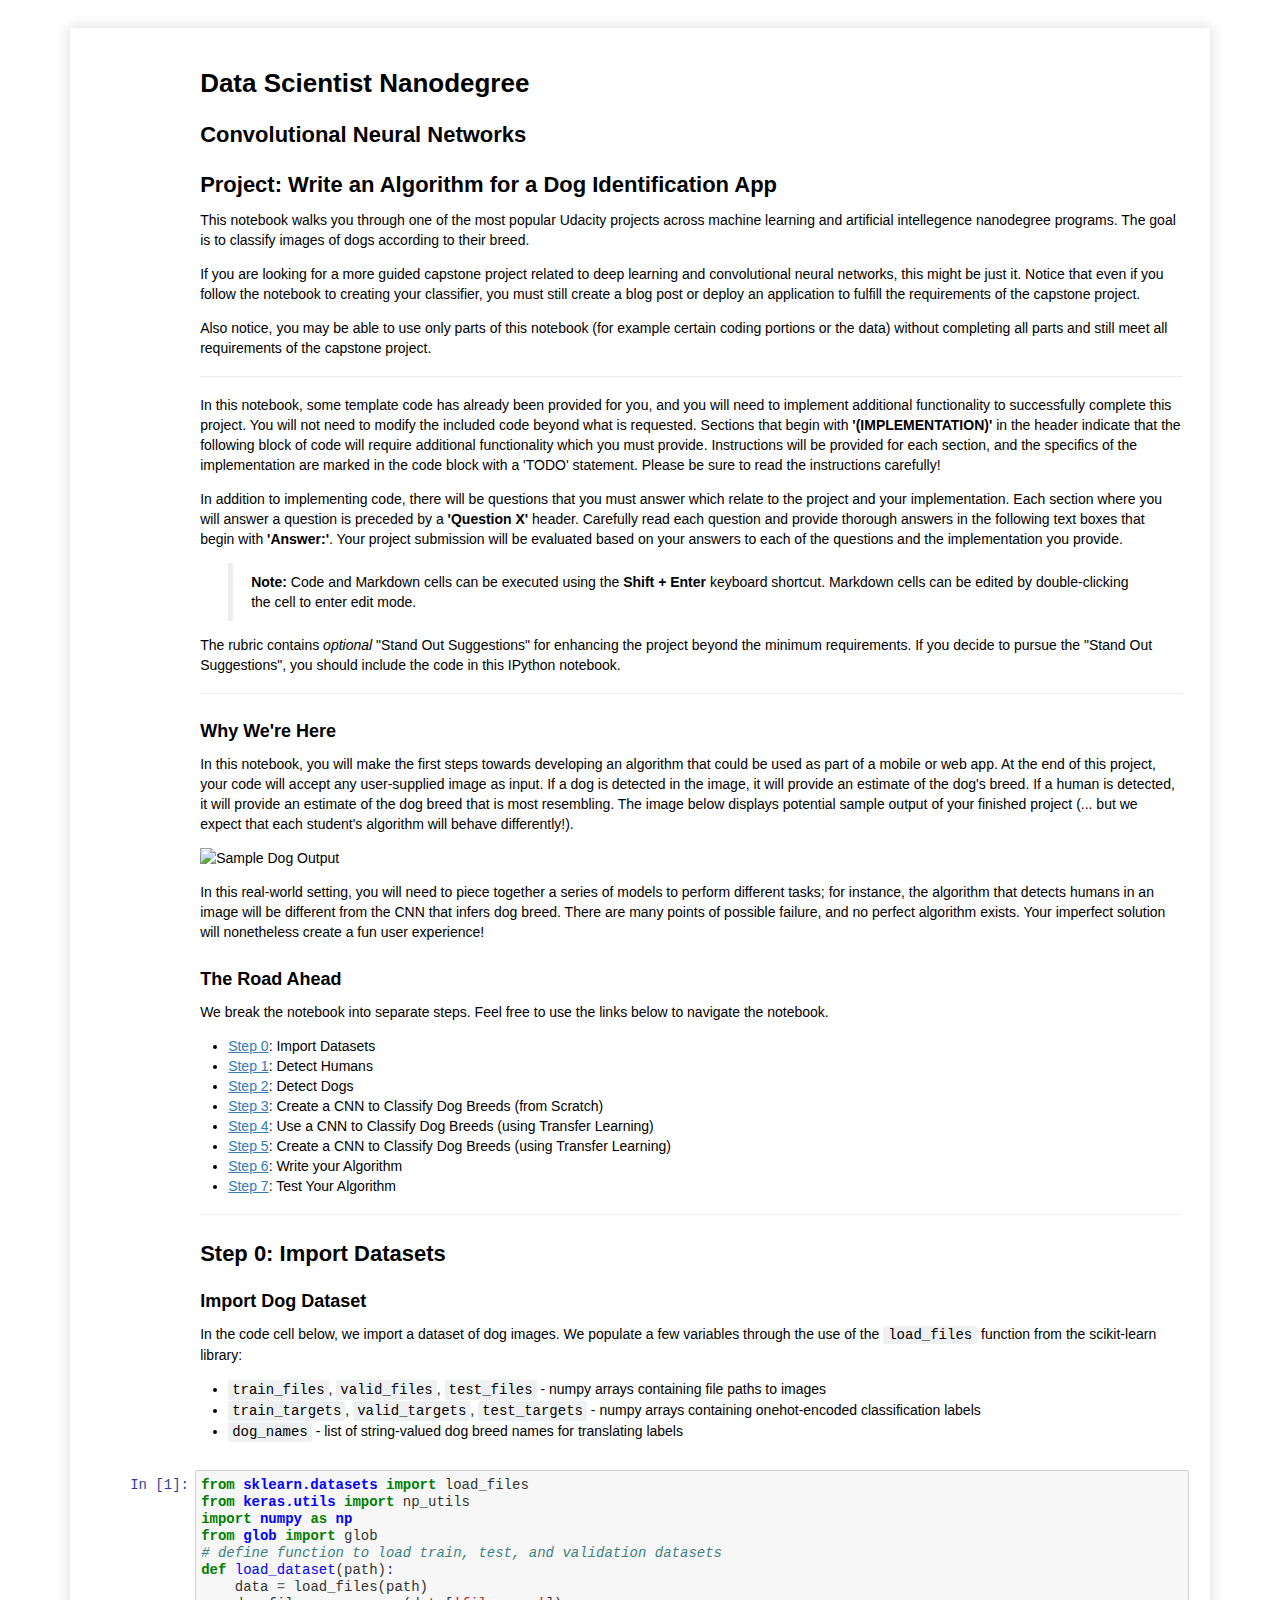
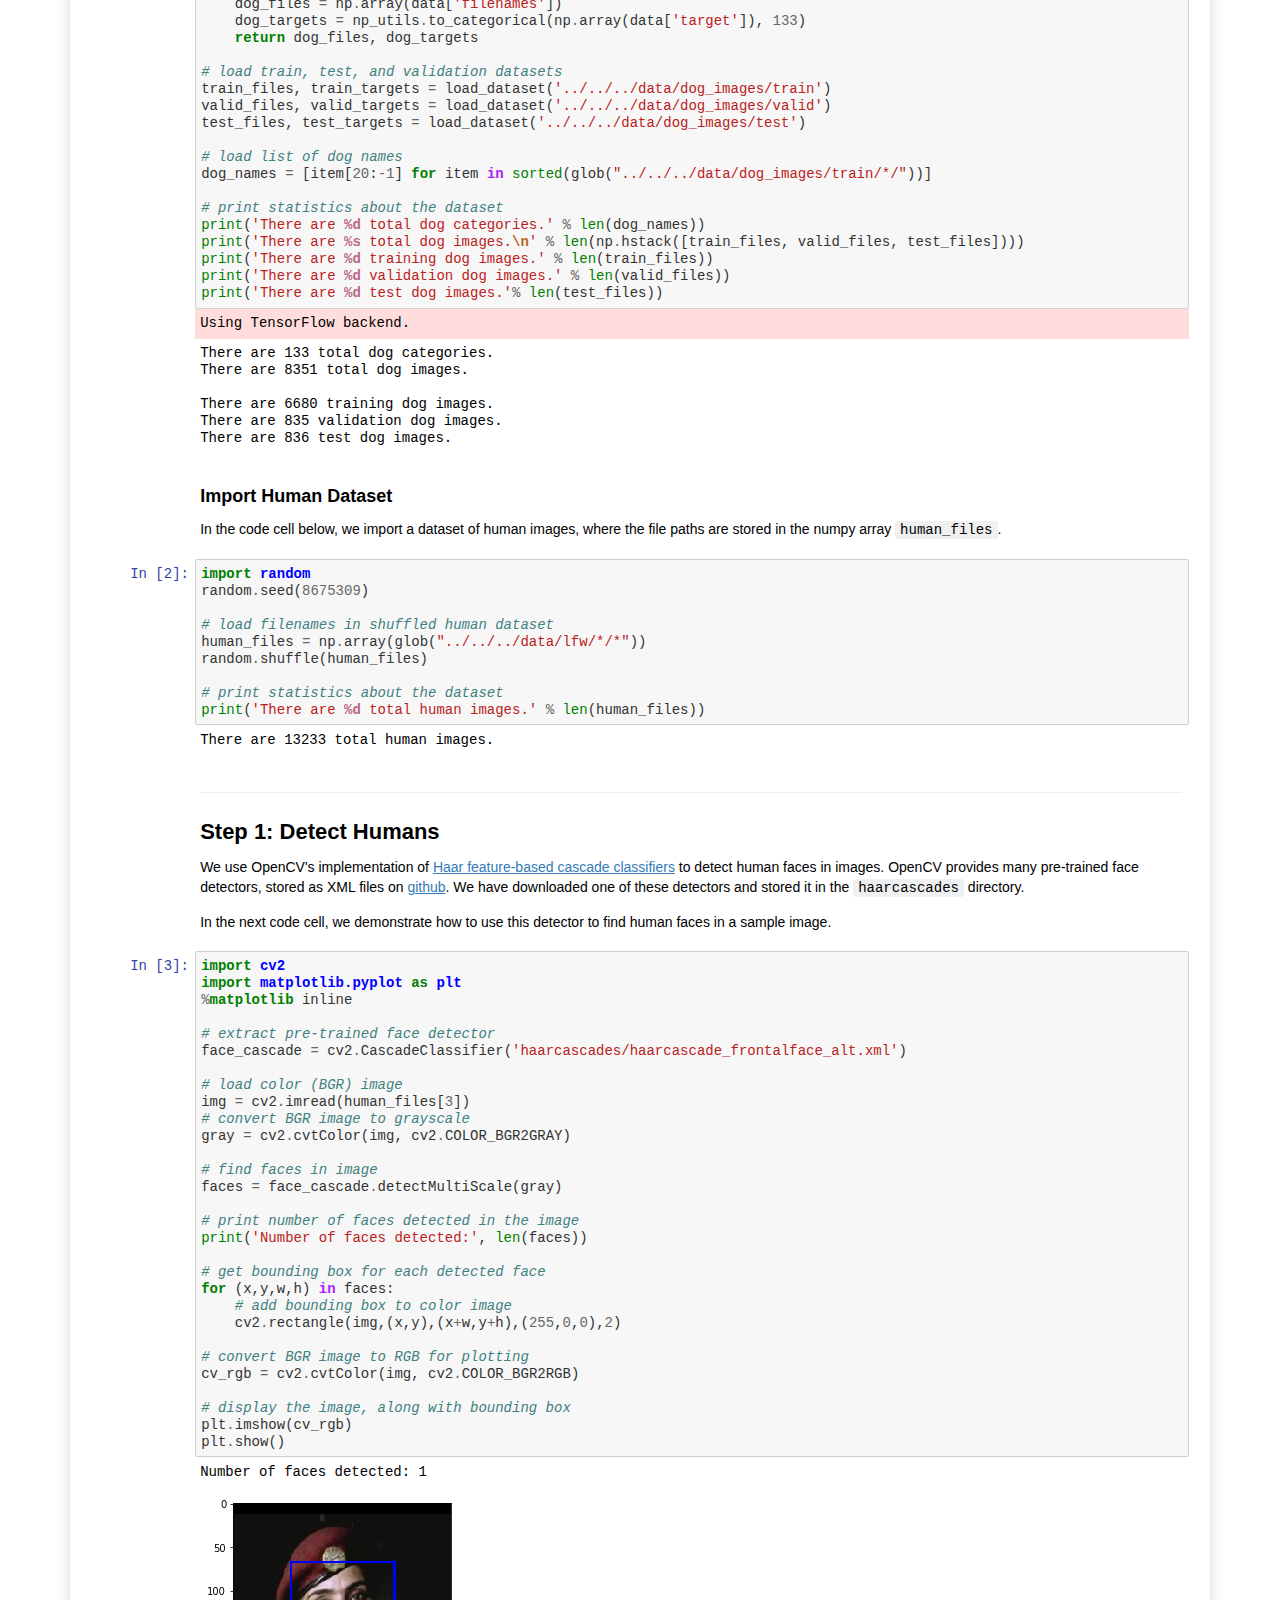
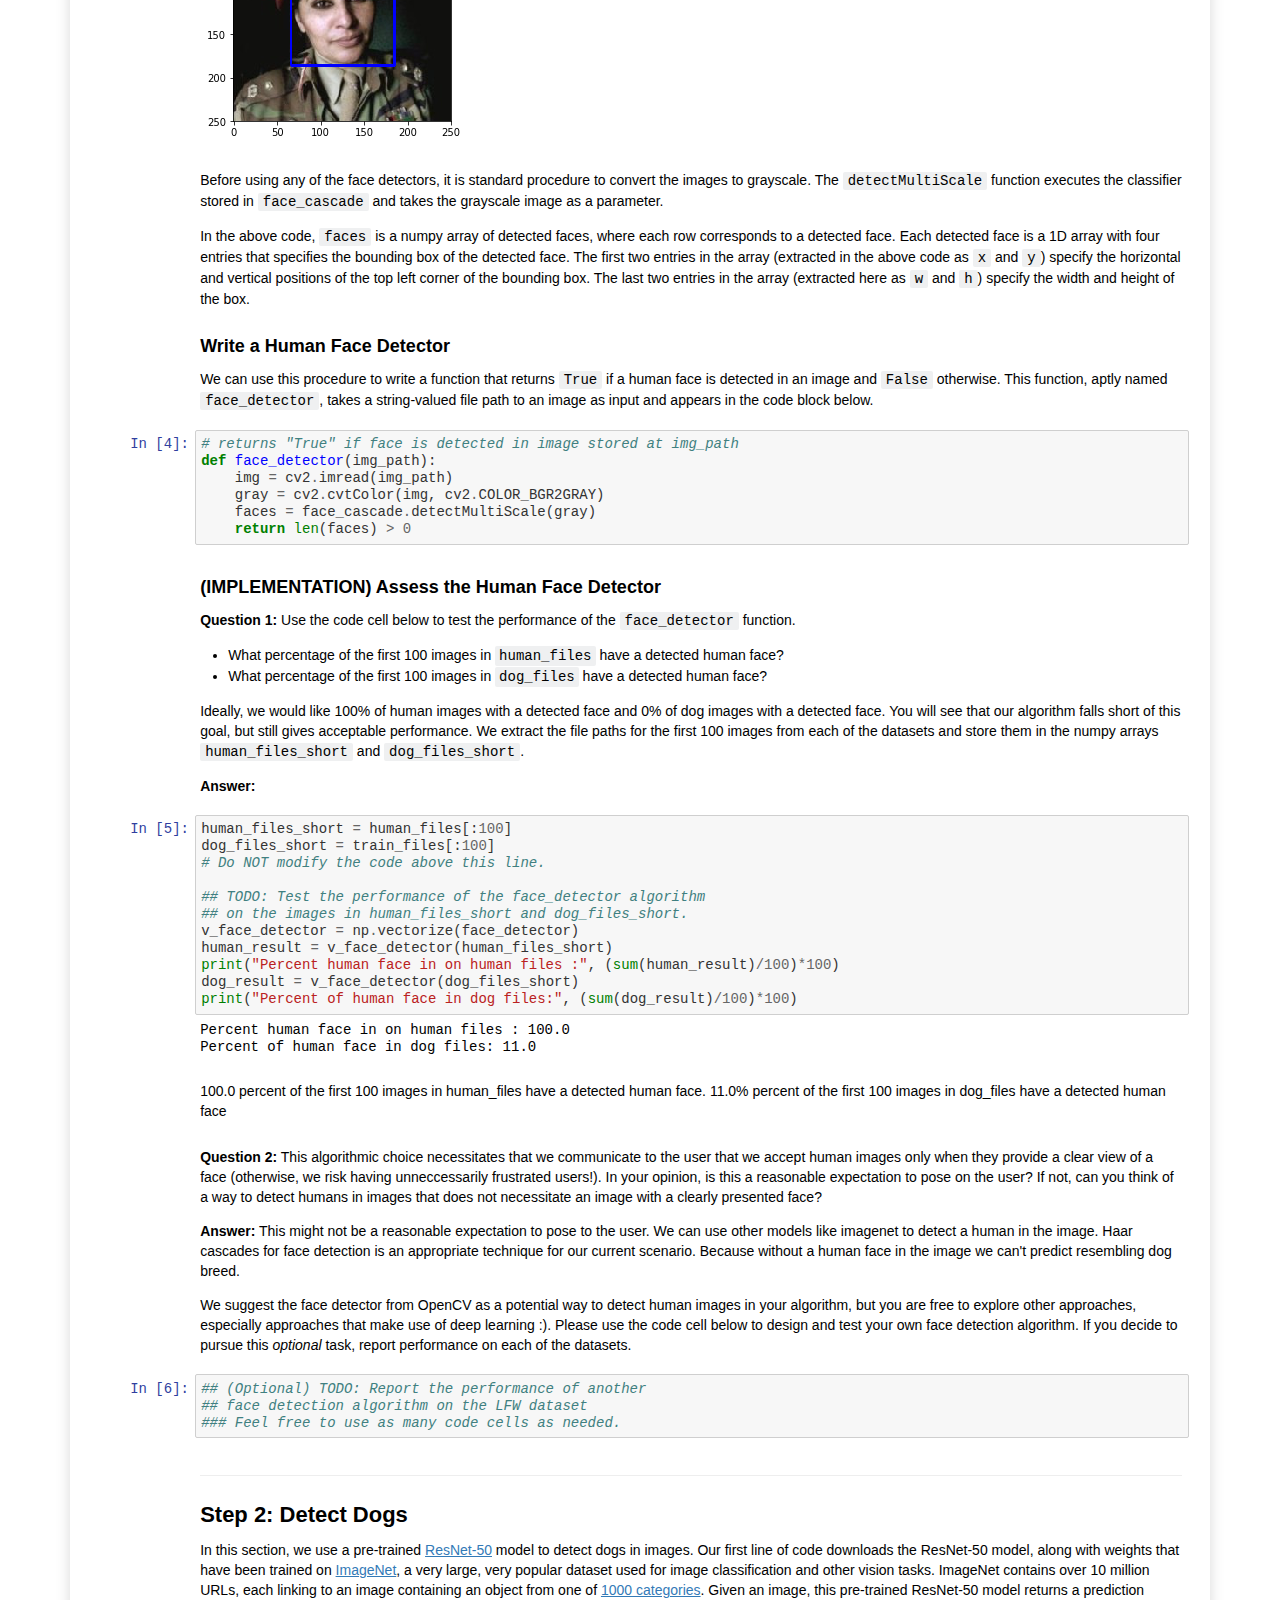
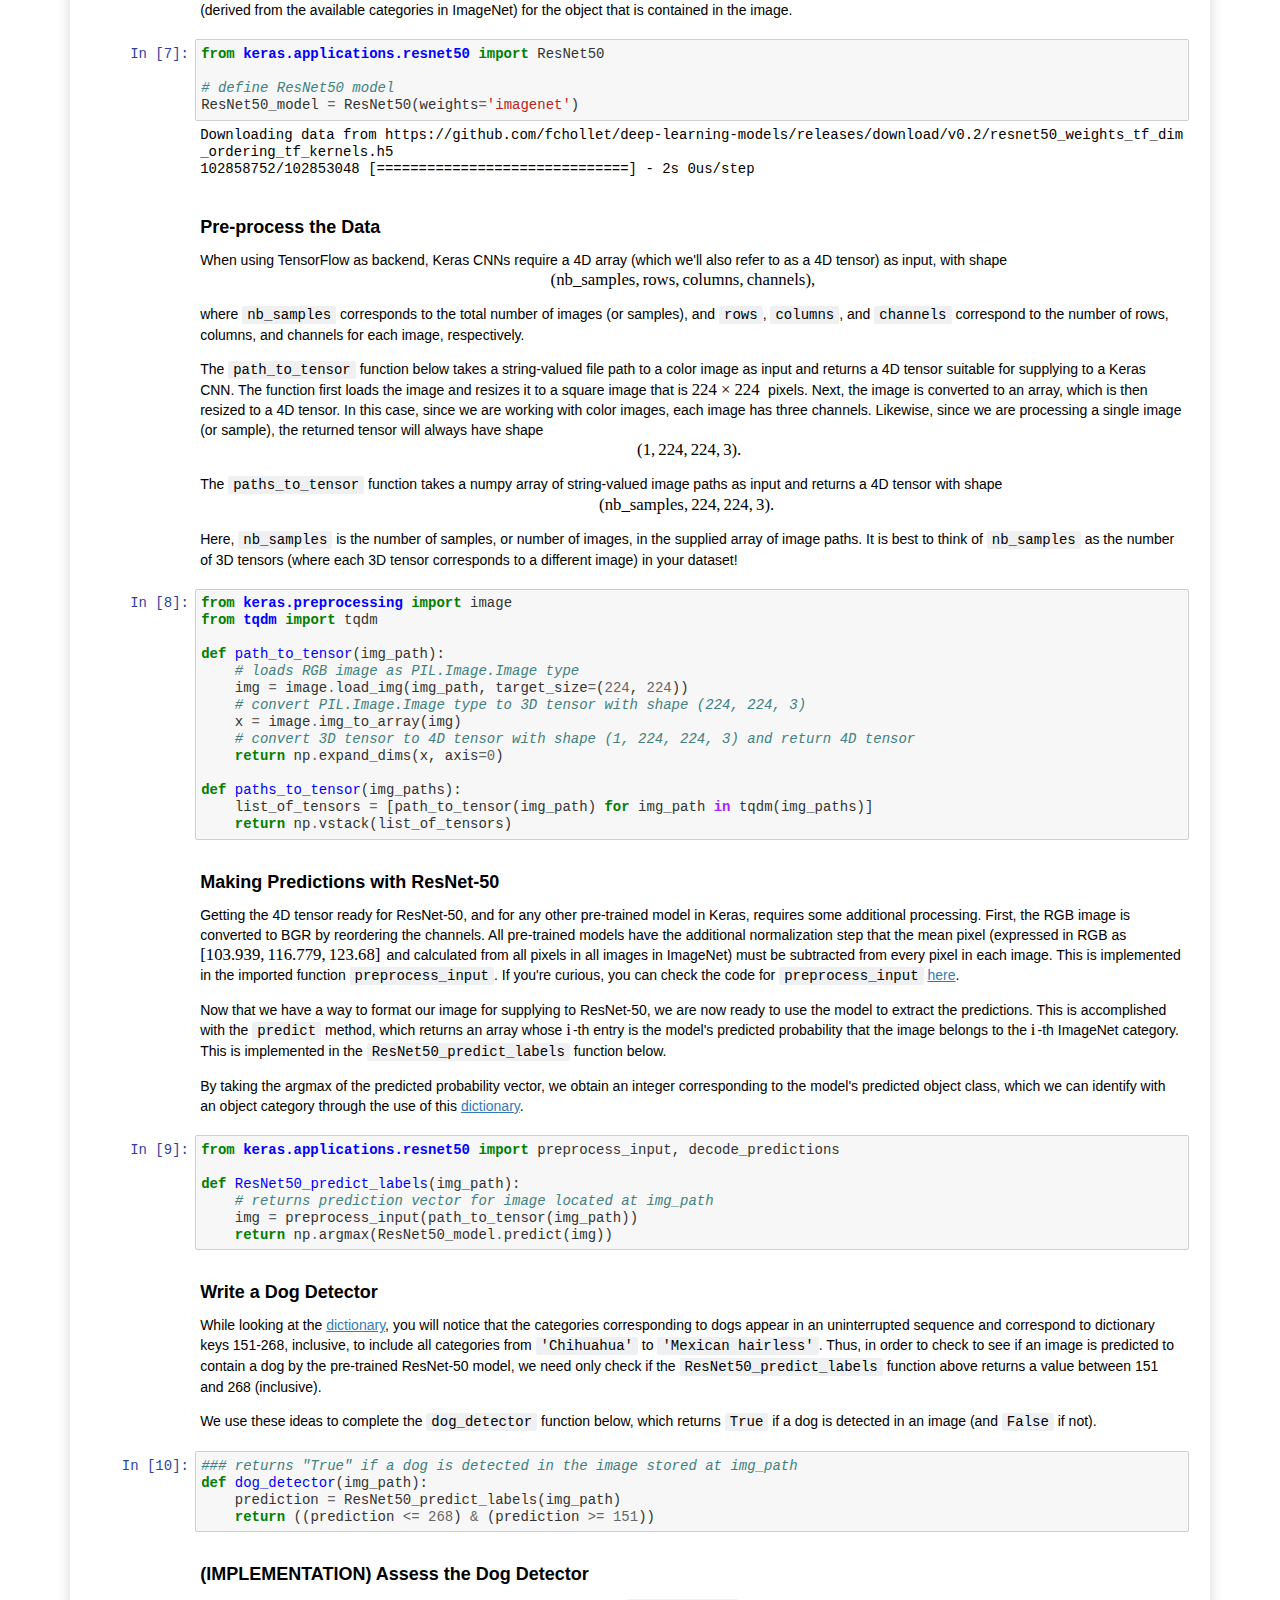
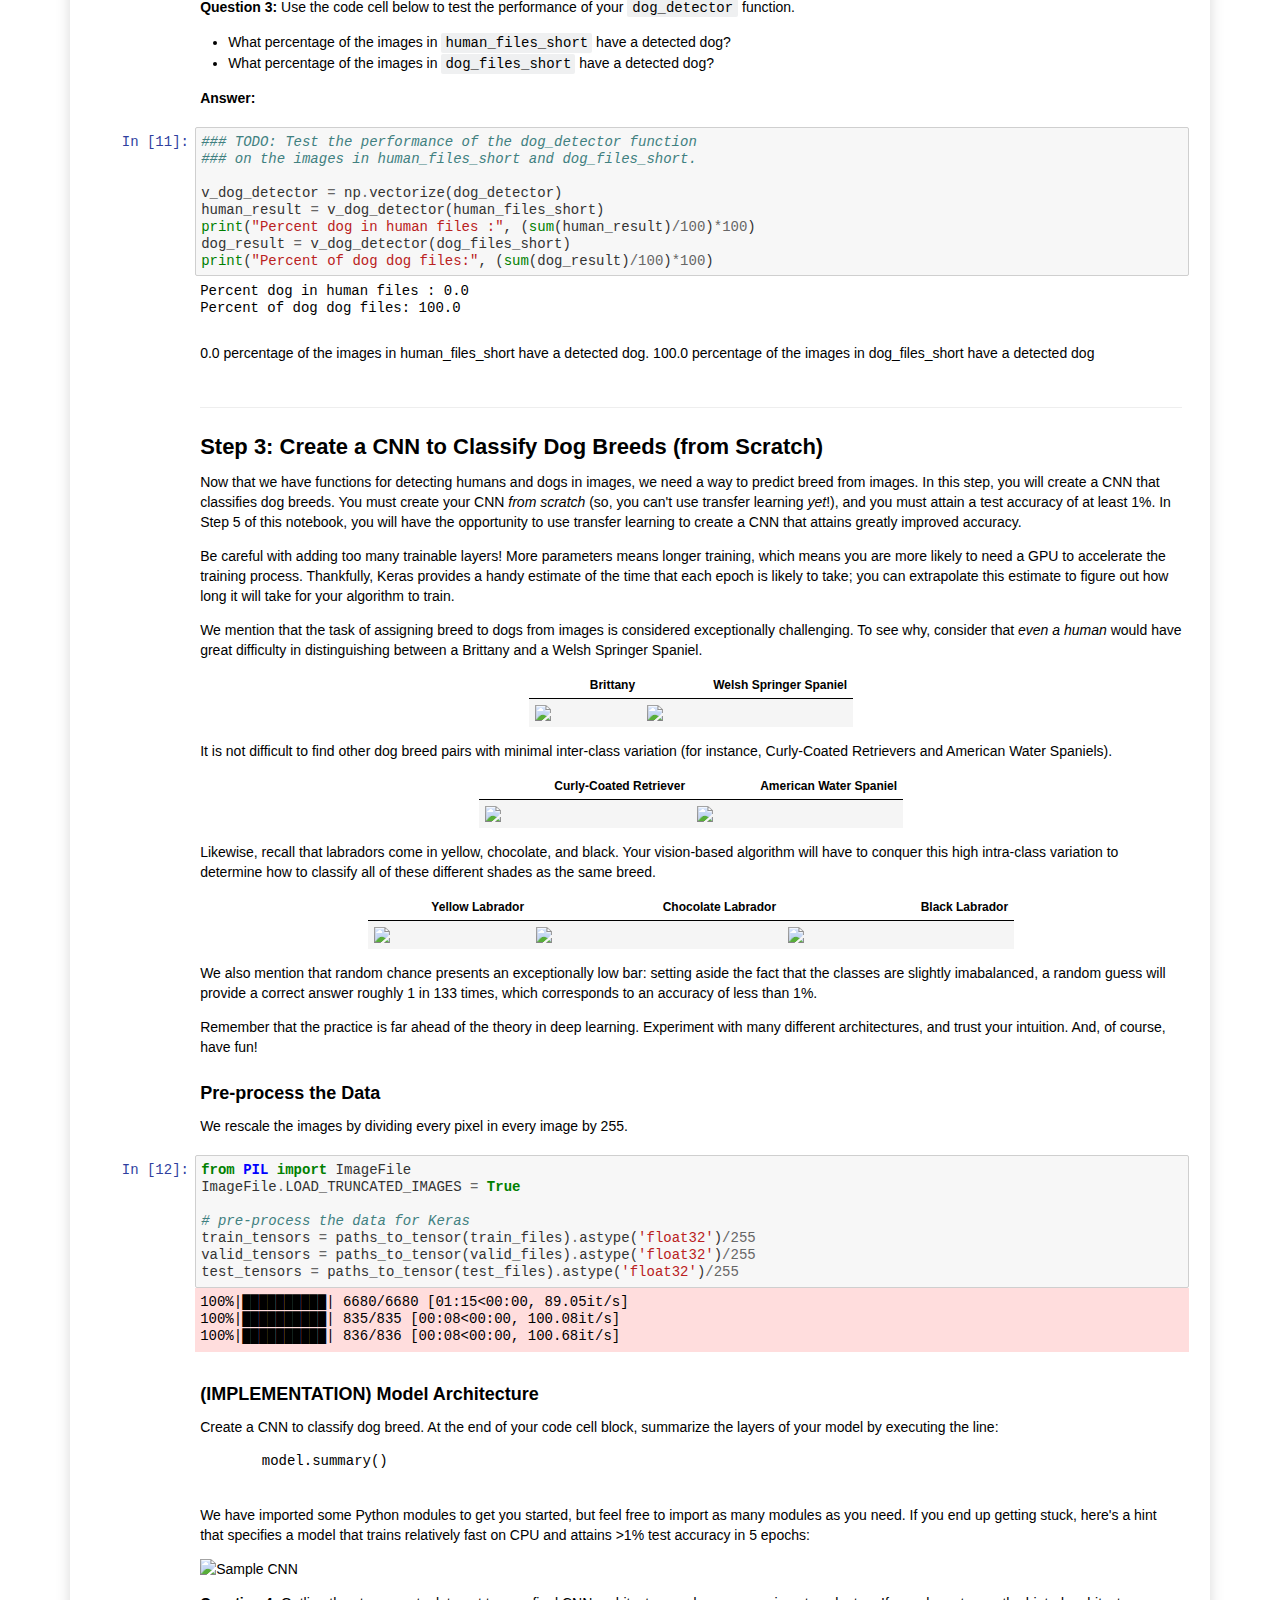
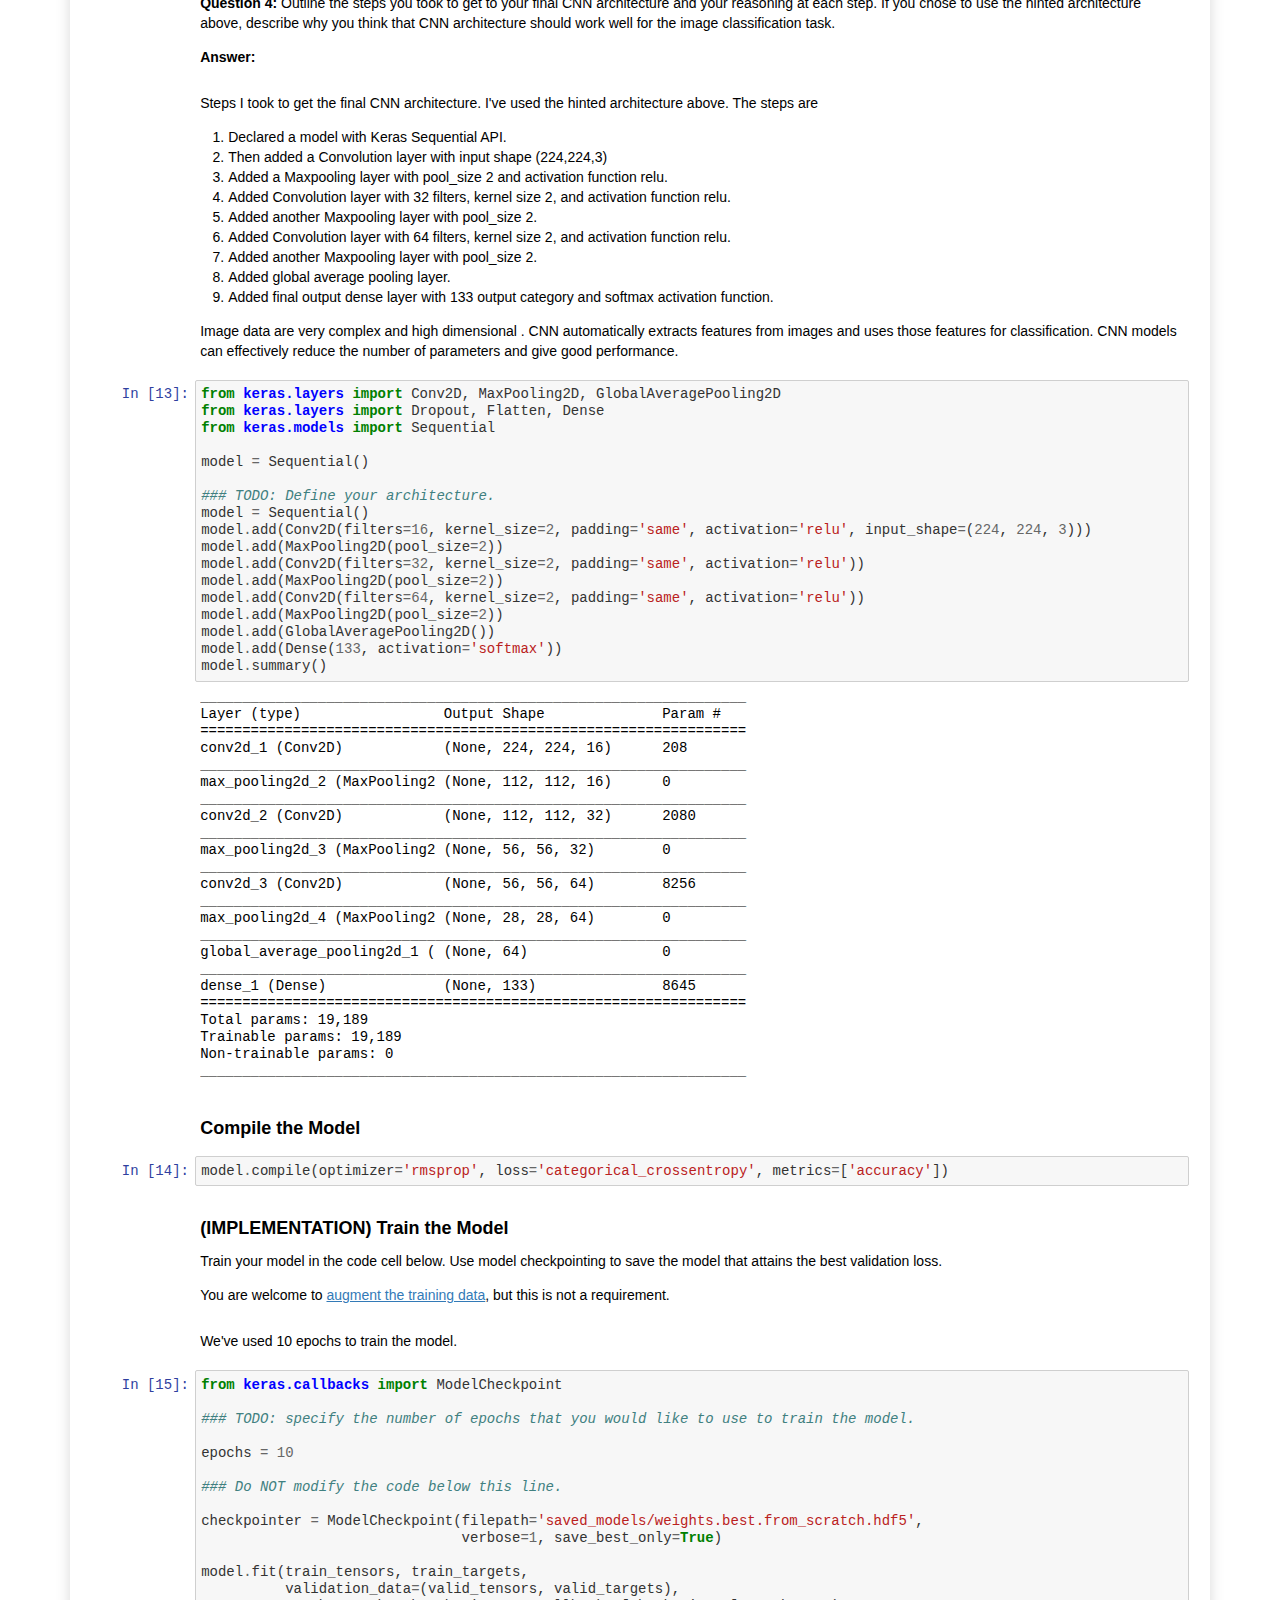
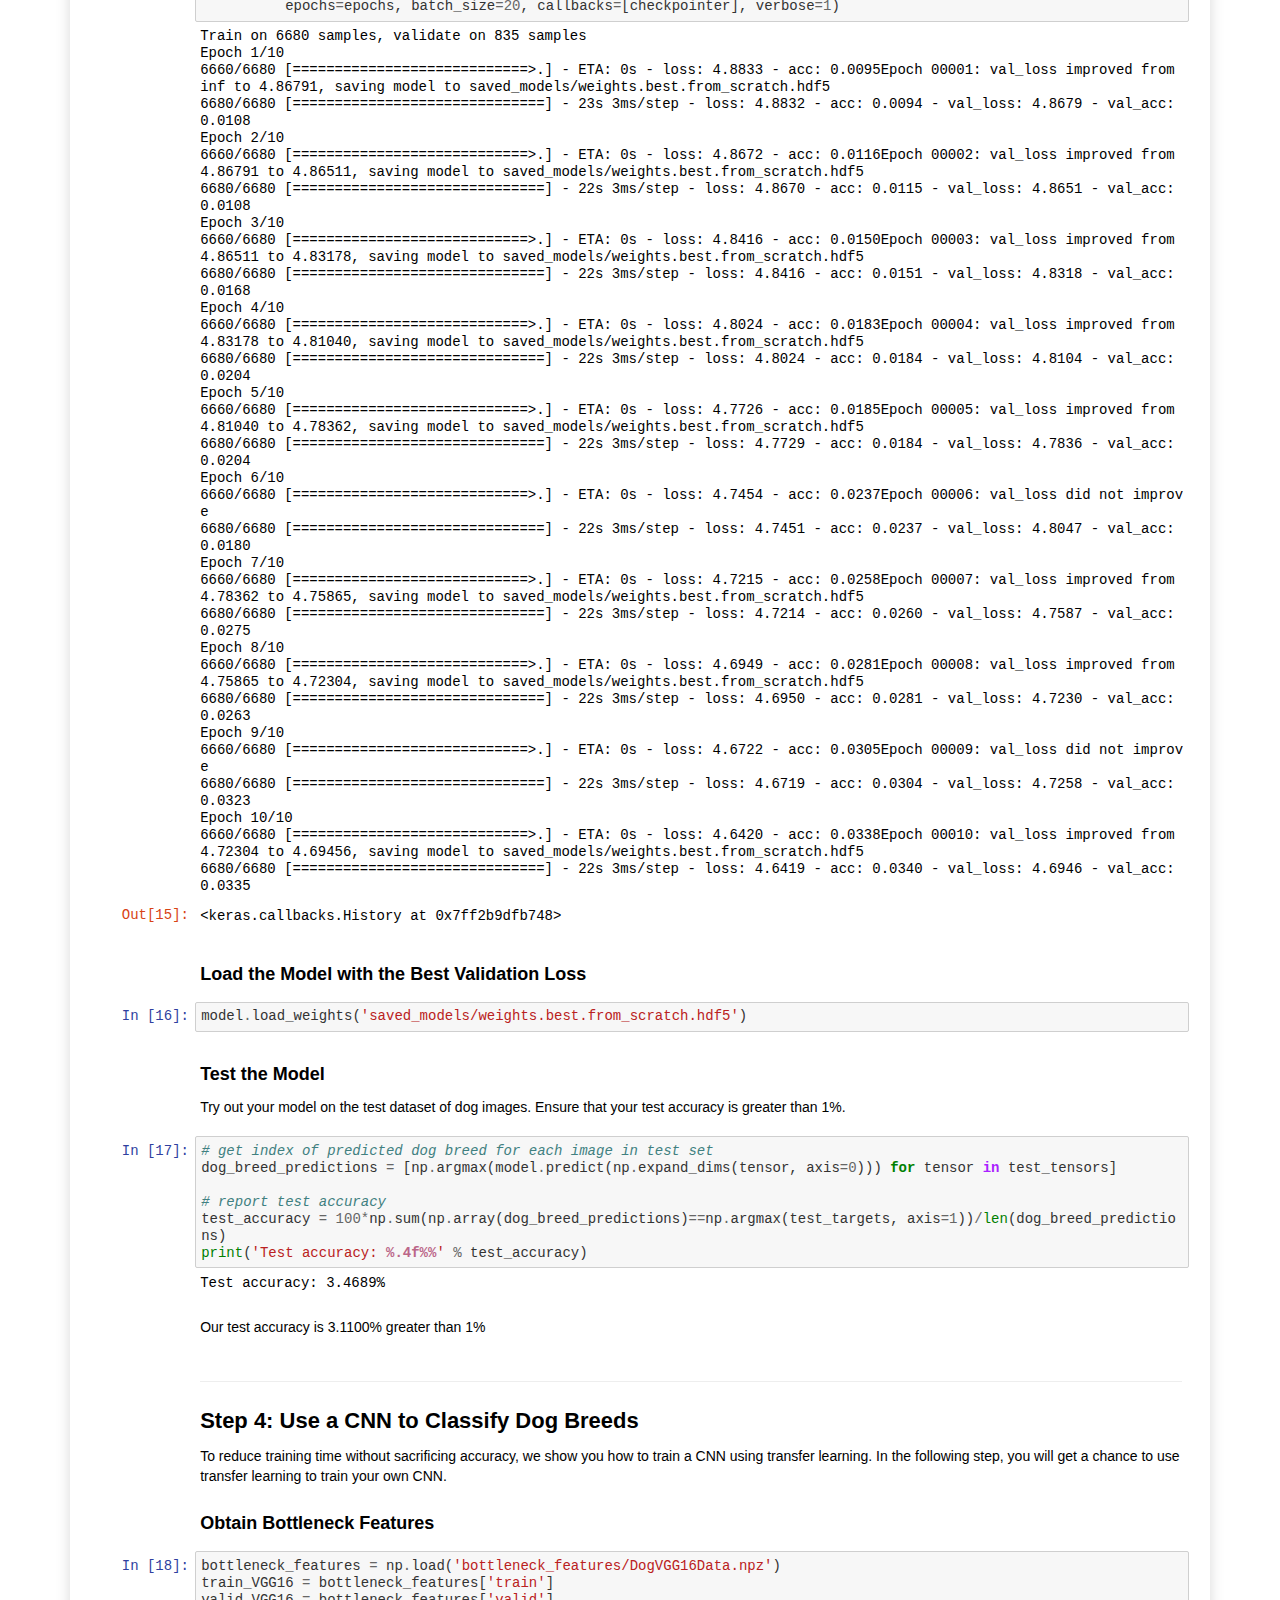
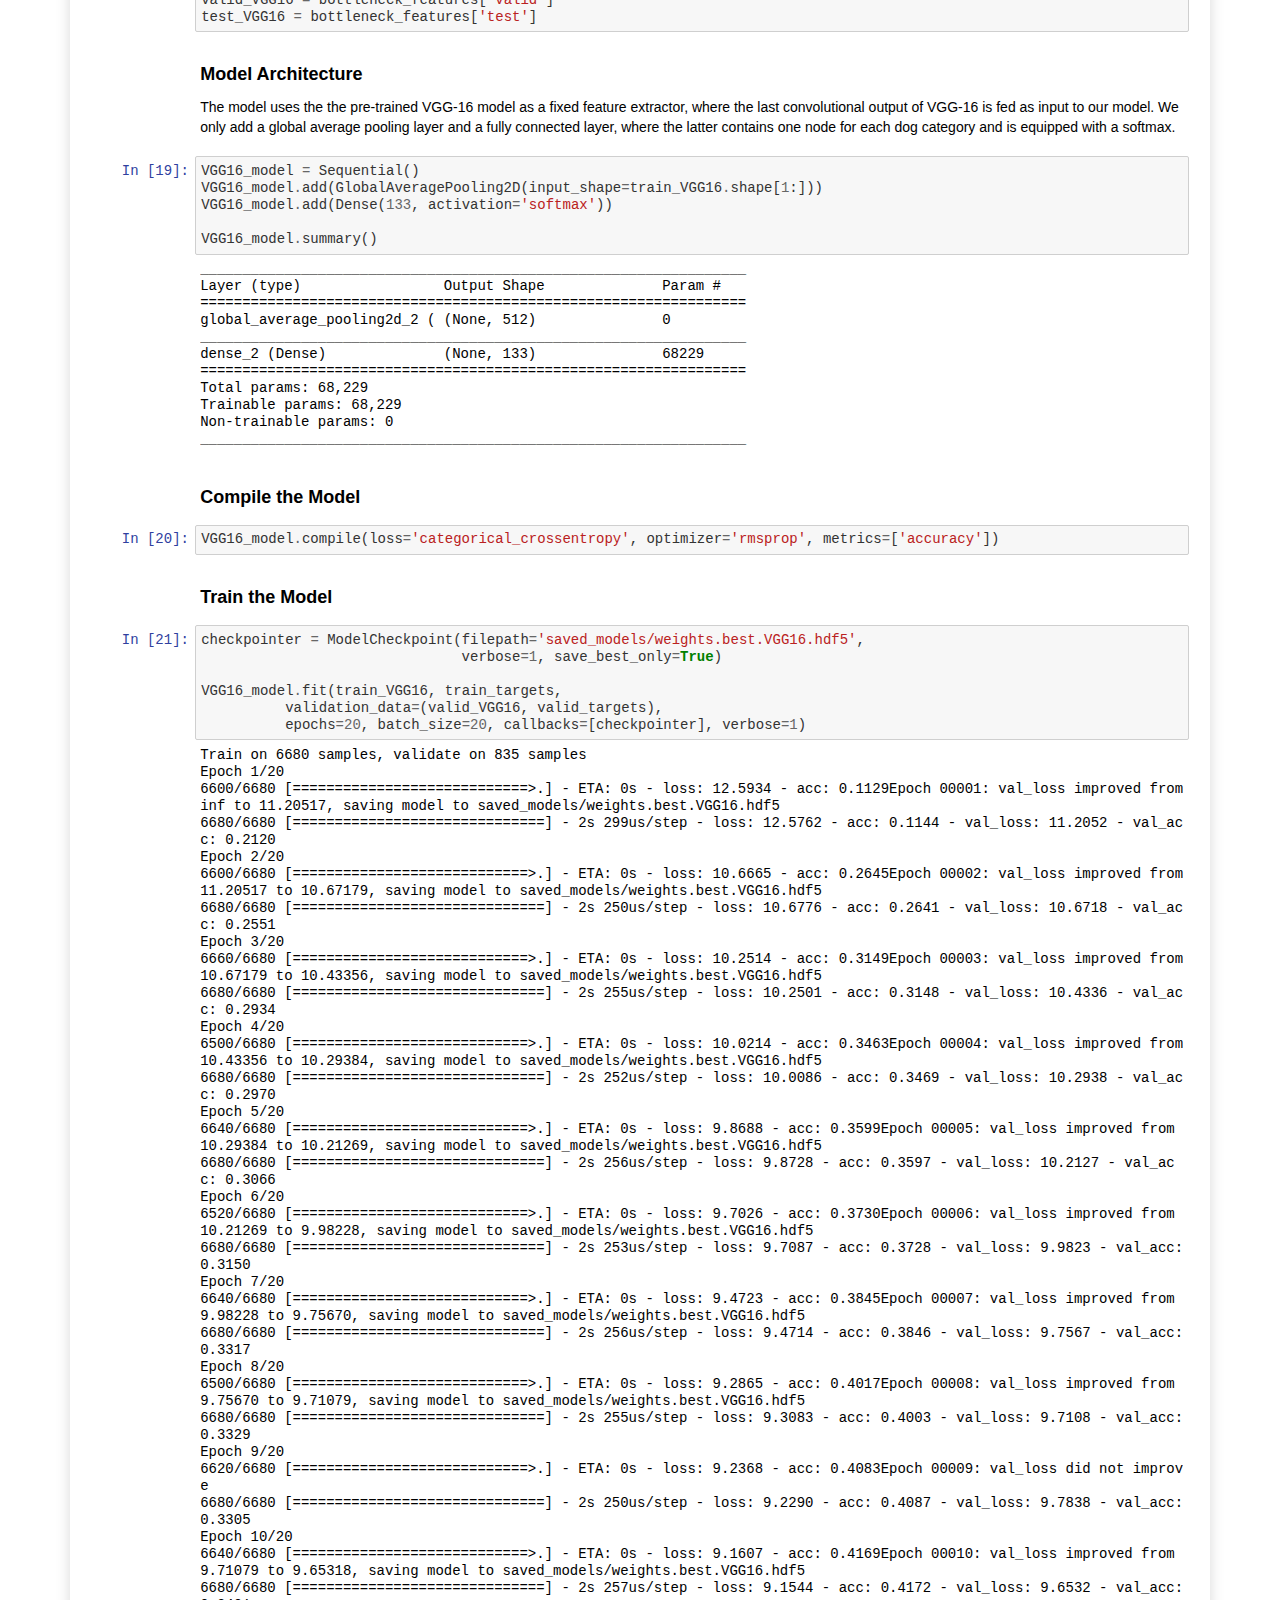
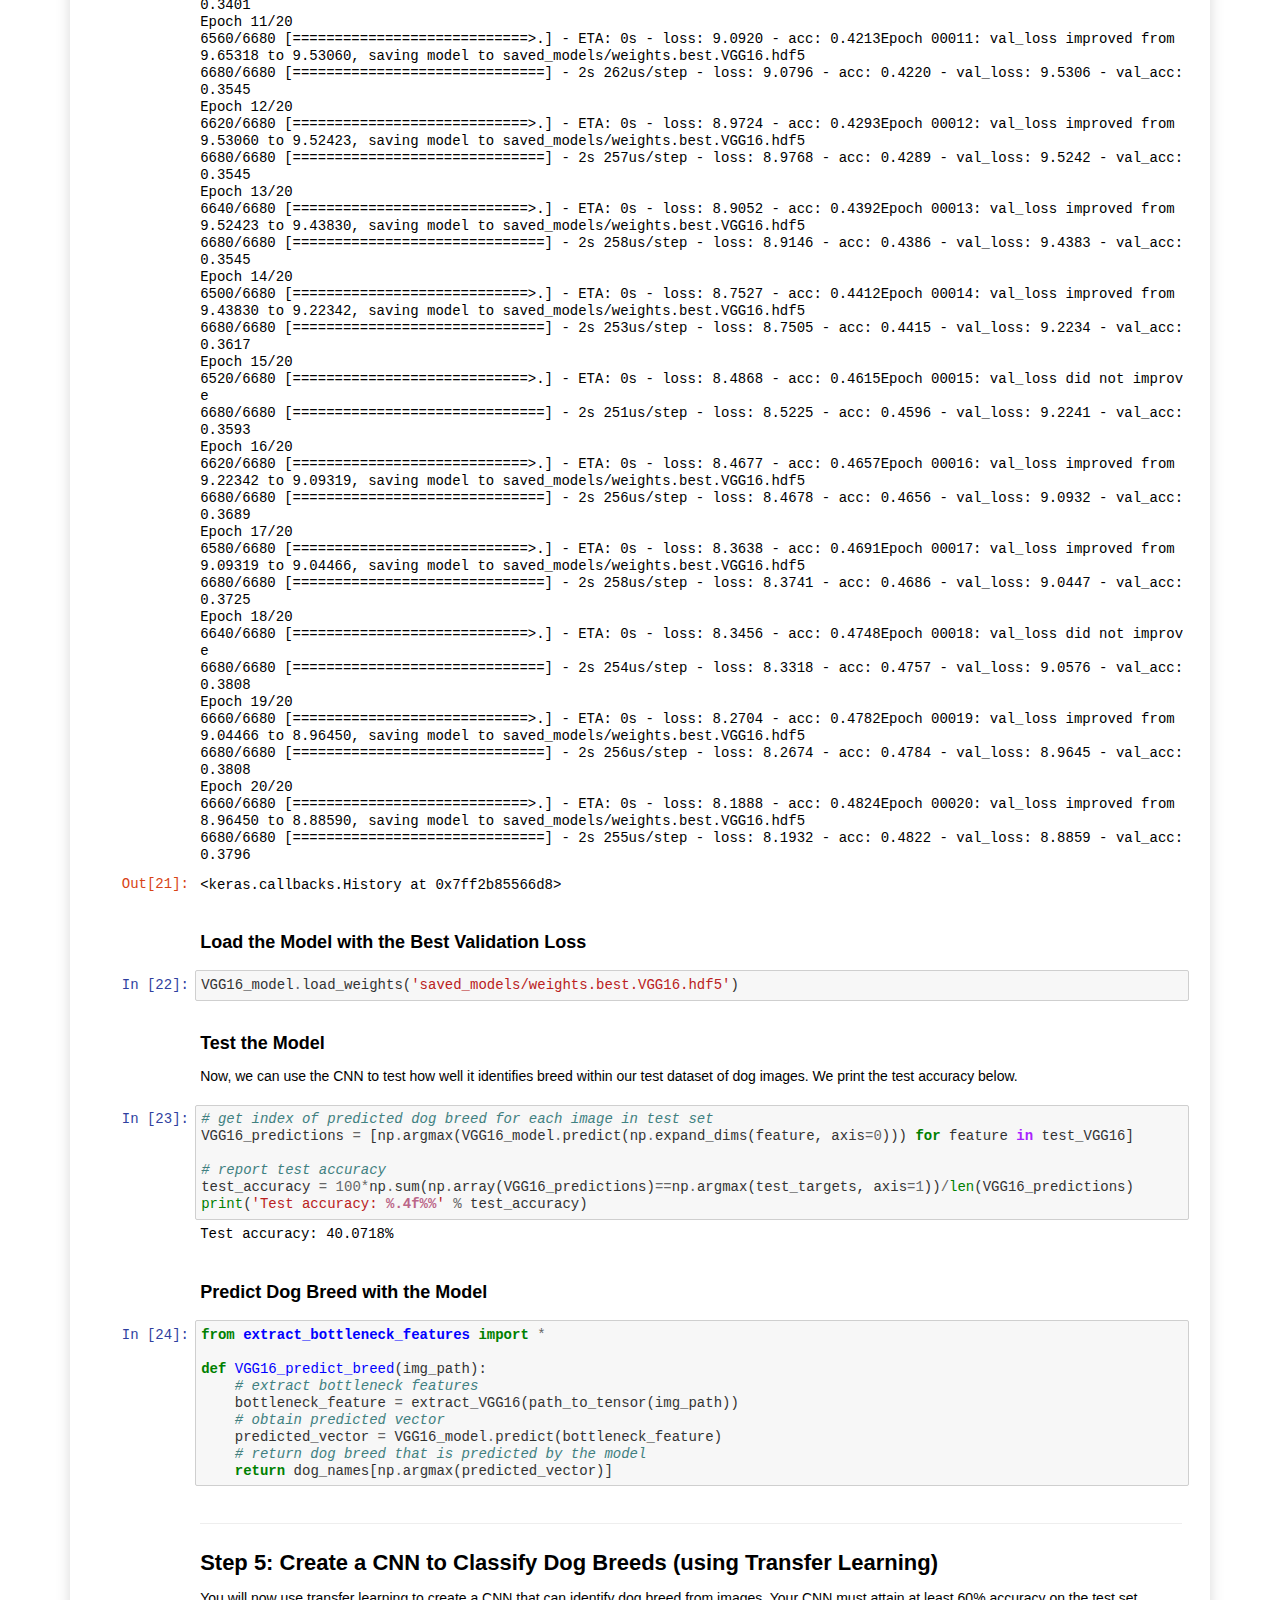
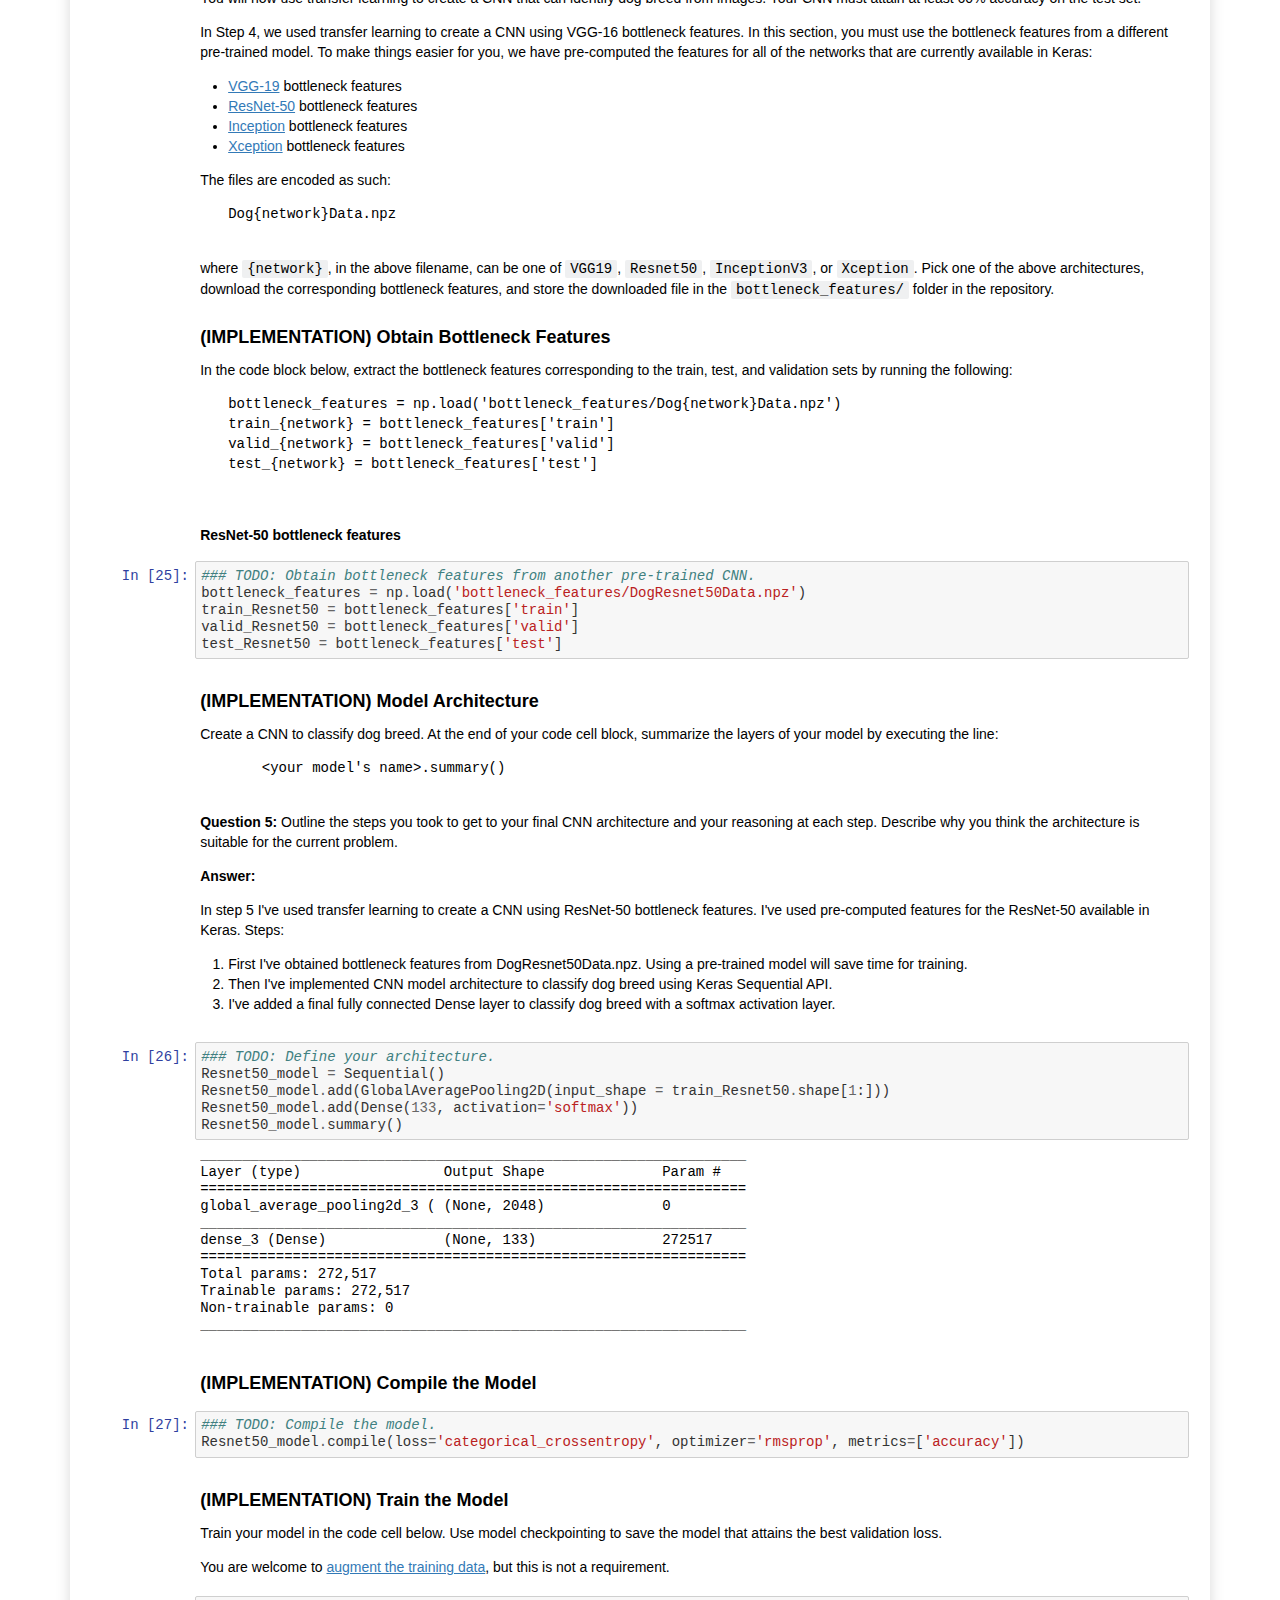
